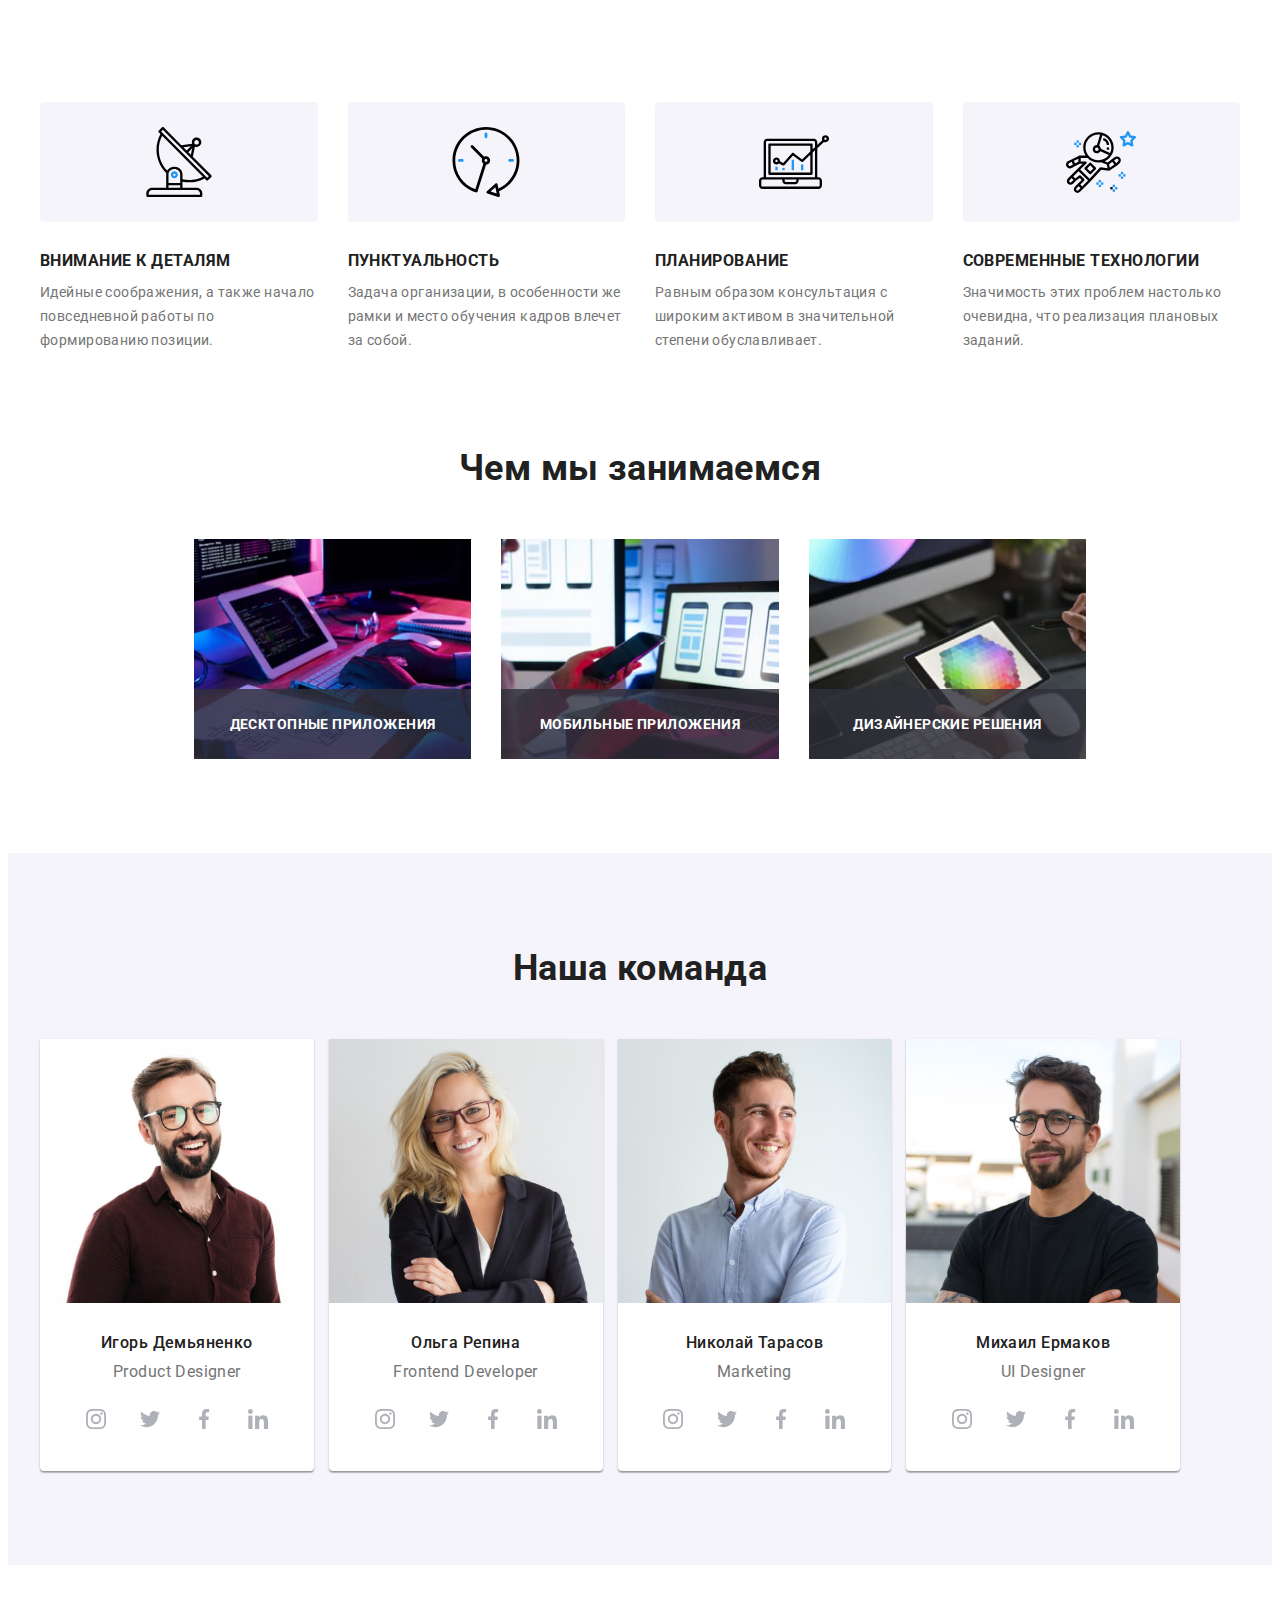
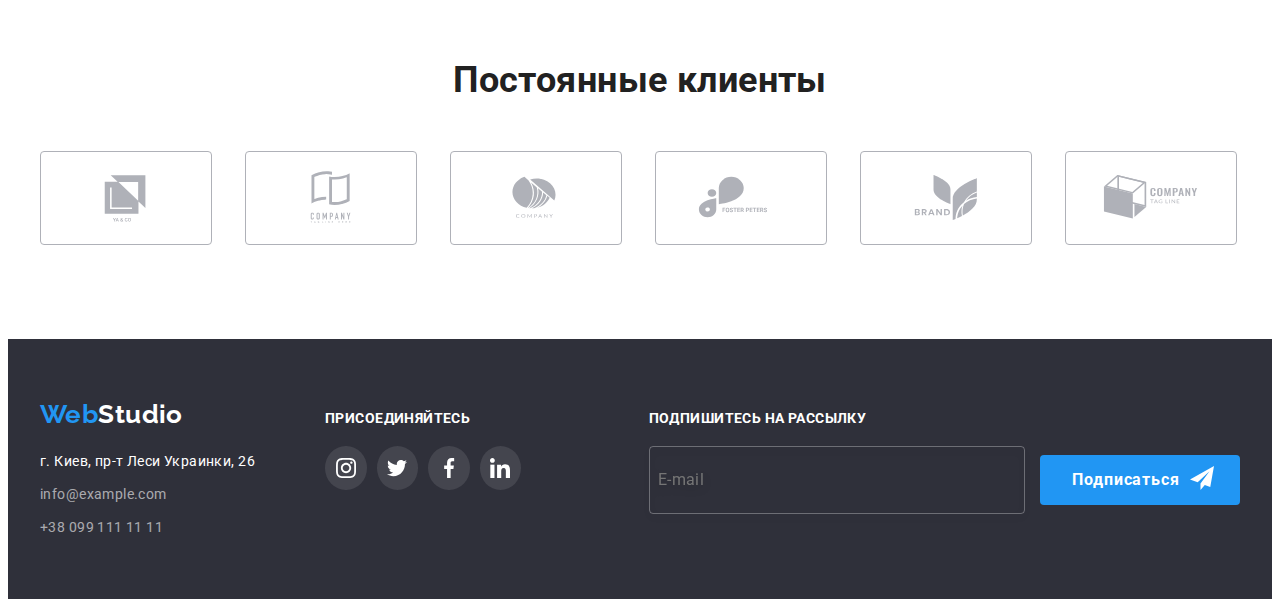
==== index.html @ 72a2291c "футер самолетик" ====
<!DOCTYPE html>
<html lang="ru">
  <head>
    <meta charset="utf-8" />
    <meta http-equiv="x-ua-compatible" content="ie=edge" />
    <meta name="viewport" content="width=device-width, initial-scale=1.0" />
    <link rel="preconnect" href="https://fonts.googleapis.com" />
    <link rel="preconnect" href="https://fonts.gstatic.com" crossorigin />
    <link
      href="https://fonts.googleapis.com/css2?family=Raleway:wght@700&family=Roboto:wght@400;500;700;900&display=swap"
      rel="stylesheet"
    />
    <!-- <link rel="stylesheet" href="node_modules/modern-normalize/modern-normalize.css"> -->
    <link
      rel="stylesheet"
      href="https://cdnjs.cloudflare.com/ajax/libs/modern-normalize/1.1.0/modern-normalize.min.css"
      integrity="sha512-wpPYUAdjBVSE4KJnH1VR1HeZfpl1ub8YT/NKx4PuQ5NmX2tKuGu6U/JRp5y+Y8XG2tV+wKQpNHVUX03MfMFn9Q=="
      crossorigin="anonymous"
      referrerpolicy="no-referrer"
    />
    <link rel="stylesheet" href="./css/main.min.css" />
    <!-- <link rel="stylesheet" href="./css/styles.css" /> -->
    <title>Home work 8</title>
  </head>
  <body>
    <!-- НАВИГАЦИЯ -->
    <!-- <header class="header">
      <div class="container dis-fl_d dis-fl_a">
        <nav class="dis-fl_d dis-fl_a">
          <a href="./index.html" class="link logo_indent--right logo">
            Web<span class="logo--dark">Studio</span>
          </a>
          <ul class="dis-fl_d dis-fl_a list">
            <li class="header_item">
              <a class="header_link link current" href="./index.html">Студия</a>
            </li>
            <li class="header_item">
              <a class="header_link link" href="./portofolio.html"
                >Портофолио</a
              >
            </li>
            <li class="header_item">
              <a class="header_link link" href="">Контакты</a>
            </li>
          </ul>
        </nav>
        <ul class="header_kontacts-flex list">
          <li class="header_kontacts-item header_kontacts-sep">
            <a class="header_link-item link" href="mailto:info@devstudio.com">
              <svg class="icon" width="16" height="12">
                <use href="./images/sprite6.svg#icon-envelope"></use>
              </svg>
              info@devstudio.com</a
            >
          </li>
          <li class="header_kontacts-item">
            <a class="header_link-item link" href="tel:+380961111111">
              <svg class="icon" width="10" height="16">
                <use href="./images/sprite6.svg#icon-smartphone"></use>
              </svg>
              +38 096 111 11 11</a
            >
          </li>
        </ul>
      </div>
    </header> -->
    <main>
      <!-- РЕШЕНИЯ -->
      <!-- <section class="hero">
        <div class="container hero_container">
          <h1 class="hero_title">Эффективные решения для вашего бизнеса</h1>
          <button class="btn btn_hero" type="button" data-modal-open>
            Заказать услугу
          </button>
        </div>
      </section> -->
      <!-- ПОЧЕМУ МЫ -->
      <section class="whyus section">
        <div class="container whyus_container">
          <h2 class="visually-hidden">Why us</h2>
          <ul class="whyus_list list">
            <li class="whyus_item">
              <div class="whyus_item-pkt">
                <svg class="whyus_pkt-item">
                  <use href="./images/sprite6.svg#icon-antenna"></use>
                </svg>
              </div>
              <h3 class="whyus_item-header">Внимание к деталям</h3>
              <p class="whyus_item-text">
                Идейные соображения, а также начало повседневной работы по
                формированию позиции.
              </p>
            </li>
            <li class="whyus_item">
              <div class="whyus_item-pkt">
                <svg class="whyus_pkt-item">
                  <use href="./images/sprite6.svg#icon-clock"></use>
                </svg>
              </div>
              <h3 class="whyus_item-header">Пунктуальность</h3>
              <p class="whyus_item-text">
                Задача организации, в особенности же рамки и место обучения
                кадров влечет за собой.
              </p>
            </li>
            <li class="whyus_item">
              <div class="whyus_item-pkt">
                <svg class="whyus_pkt-item">
                  <use href="./images/sprite6.svg#icon-diagram"></use>
                </svg>
              </div>
              <h3 class="whyus_item-header">Планирование</h3>
              <p class="whyus_item-text">
                Равным образом консультация с широким активом в значительной
                степени обуславливает.
              </p>
            </li>
            <li class="whyus_item">
              <div class="whyus_item-pkt">
                <svg class="whyus_pkt-item">
                  <use href="./images/sprite6.svg#icon-astronaut"></use>
                </svg>
              </div>
              <h3 class="whyus_item-header">Современные технологии</h3>
              <p class="whyus_item-text">
                Значимость этих проблем настолько очевидна, что реализация
                плановых заданий.
              </p>
            </li>
          </ul>
        </div>
      </section>
      <!-- Чем мы занимаемся -->
      <section class="section wedoing wedoing-hidden">
        <div class="container">
          <h2 class="section_title">Чем мы занимаемся</h2>
          <ul class="wedoing_list list">
            <li class="wedoing_item">
              <img
                src="./images/desk-office.jpg"
                alt="Разработка логики работы программы"
                width="370"
              />
              <p class="wedoing_text">Десктопные приложения</p>
            </li>
            <li class="wedoing_item">
              <img
                src="./images/mobile-phones.jpg"
                alt="Дизайн интерфейса на мобильных устройствах"
                width="370"
              />
              <p class="wedoing_text">Мобильные приложения</p>
            </li>
            <li class="wedoing_item">
              <img
                src="./images/colour-tablet.jpg"
                alt="Выбор цветового решения"
                width="370"
              />
              <p class="wedoing_text">Дизайнерские решения</p>
            </li>
          </ul>
        </div>
      </section>
      <!-- НАША КОМАНДА -->
      <section class="ourteam section">
        <div class="container">
          <h2 class="section_title">Наша команда</h2>
          <ul class="ourteam_list list">
            <li class="ourteam_item ourteam-card">
              <img
                src="./images/i4853.jpg"
                alt="Фотография портрет Игоря Демьяненко - дизайнера продукта"
                width="270"
              />
              <h3 class="ourteam_item-title">Игорь Демьяненко</h3>
              <p class="ourteam_item-text" lang="en">Product Designer</p>
              <div>
                <ul class="ourteam-socital-list list">
                  <li class="ourteam-socital-item">
                    <!--1 1-->
                    <a class="ourteam-socital-link link" href="">
                      <svg class="socital-link-pkt">
                        <use href="./images/sprite6.svg#icon-instagram"></use>
                      </svg>
                    </a>
                  </li>
                  <li class="ourteam-socital-item">
                    <!--1 2-->
                    <a class="ourteam-socital-link link" href="">
                      <svg class="socital-link-pkt">
                        <use href="./images/sprite6.svg#icon-twitter"></use>
                      </svg>
                    </a>
                  </li>
                  <li class="ourteam-socital-item">
                    <!--1 3-->
                    <a class="ourteam-socital-link link" href="">
                      <svg class="socital-link-pkt">
                        <use href="./images/sprite6.svg#icon-facebook"></use>
                      </svg>
                    </a>
                  </li>
                  <li class="ourteam-socital-item">
                    <!--1 4-->
                    <a class="ourteam-socital-link link" href="">
                      <svg class="socital-link-pkt">
                        <use href="./images/sprite6.svg#icon-linkedin"></use>
                      </svg>
                    </a>
                  </li>
                </ul>
              </div>
            </li>
            <li class="ourteam_item ourteam-card">
              <img
                src="./images/o5844.jpg"
                alt="Фотография портрет Ольга Репина - Фронтенд разработчика"
                width="270"
              />
              <h3 class="ourteam_item-title">Ольга Репина</h3>
              <p class="ourteam_item-text" lang="en">Frontend Developer</p>
              <div>
                <ul class="ourteam-socital-list list">
                  <li class="ourteam-socital-item">
                    <!--2 1-->
                    <a class="ourteam-socital-link link" href="">
                      <svg class="socital-link-pkt">
                        <use href="./images/sprite6.svg#icon-instagram"></use>
                      </svg>
                    </a>
                  </li>
                  <li class="ourteam-socital-item">
                    <!--2 2-->
                    <a class="ourteam-socital-link link" href="">
                      <svg class="socital-link-pkt">
                        <use href="./images/sprite6.svg#icon-twitter"></use>
                      </svg>
                    </a>
                  </li>
                  <li class="ourteam-socital-item">
                    <!--2 3-->
                    <a class="ourteam-socital-link link" href="">
                      <svg class="socital-link-pkt">
                        <use href="./images/sprite6.svg#icon-facebook"></use>
                      </svg>
                    </a>
                  </li>
                  <li class="ourteam-socital-item">
                    <!--2 4-->
                    <a class="ourteam-socital-link link" href="">
                      <svg class="socital-link-pkt">
                        <use href="./images/sprite6.svg#icon-linkedin"></use>
                      </svg>
                    </a>
                  </li>
                </ul>
              </div>
            </li>
            <li class="ourteam_item ourteam-card">
              <img
                src="./images/n16166.jpg"
                alt="Фотография портрет Николай Тарасов - маркетинг"
                width="270"
              />
              <h3 class="ourteam_item-title">Николай Тарасов</h3>
              <p class="ourteam_item-text" lang="en">Marketing</p>
              <div>
                <ul class="ourteam-socital-list list">
                  <li class="ourteam-socital-item">
                    <!--3 1-->
                    <a class="ourteam-socital-link link" href="">
                      <svg class="socital-link-pkt">
                        <use href="./images/sprite6.svg#icon-instagram"></use>
                      </svg>
                    </a>
                  </li>
                  <li class="ourteam-socital-item">
                    <!--3 2-->
                    <a class="ourteam-socital-link link" href="">
                      <svg class="socital-link-pkt">
                        <use href="./images/sprite6.svg#icon-twitter"></use>
                      </svg>
                    </a>
                  </li>
                  <li class="ourteam-socital-item">
                    <!--3 3-->
                    <a class="ourteam-socital-link link" href="">
                      <svg class="socital-link-pkt">
                        <use href="./images/sprite6.svg#icon-facebook"></use>
                      </svg>
                    </a>
                  </li>
                  <li class="ourteam-socital-item">
                    <!--3 4-->
                    <a class="ourteam-socital-link link" href="">
                      <svg class="socital-link-pkt">
                        <use href="./images/sprite6.svg#icon-linkedin"></use>
                      </svg>
                    </a>
                  </li>
                </ul>
              </div>
            </li>
            <li class="ourteam_item ourteam-card">
              <img
                src="./images/m2968.jpg"
                alt="Фотография портрет Михаил Ермаков - дизайнер интрефеса пользователя"
                width="270"
              />
              <h3 class="ourteam_item-title">Михаил Ермаков</h3>
              <p class="ourteam_item-text" lang="en">UI Designer</p>
              <div>
                <ul class="ourteam-socital-list list">
                  <li class="ourteam-socital-item">
                    <!--4 1-->
                    <a class="ourteam-socital-link link" href="">
                      <svg class="socital-link-pkt">
                        <use href="./images/sprite6.svg#icon-instagram"></use>
                      </svg>
                    </a>
                  </li>
                  <li class="ourteam-socital-item">
                    <!--4 2-->
                    <a class="ourteam-socital-link link" href="">
                      <svg class="socital-link-pkt">
                        <use href="./images/sprite6.svg#icon-twitter"></use>
                      </svg>
                    </a>
                  </li>
                  <li class="ourteam-socital-item">
                    <!--4 3-->
                    <a class="ourteam-socital-link link" href="">
                      <svg class="socital-link-pkt">
                        <use href="./images/sprite6.svg#icon-facebook"></use>
                      </svg>
                    </a>
                  </li>
                  <li class="ourteam-socital-item">
                    <!--4 4-->
                    <a class="ourteam-socital-link link" href="">
                      <svg class="socital-link-pkt">
                        <use href="./images/sprite6.svg#icon-linkedin"></use>
                      </svg>
                    </a>
                  </li>
                </ul>
              </div>
            </li>
          </ul>
        </div>
      </section>
      <!-- ПОСТОЯННЫЕ КЛИЕНТЫ -->
      <section class="section">
        <div class="container">
          <h2 class="section_title">Постоянные клиенты</h2>
          <ul class="clients_list list">
            <li class="clients_item">
              <!-- 1 -->
              <a class="clients_link link" href="">
                <svg class="clients_icon">
                  <use href="./images/sprite6.svg#icon-logo1"></use>
                </svg>
              </a>
            </li>
            <li class="clients_item">
              <!-- 2 -->
              <a class="clients_link link" href="">
                <svg class="clients_icon">
                  <use href="./images/sprite6.svg#icon-logo2"></use>
                </svg>
              </a>
            </li>
            <li class="clients_item">
              <!-- 3 -->
              <a class="clients_link link" href="">
                <svg class="clients_icon">
                  <use href="./images/sprite6.svg#icon-logo3"></use>
                </svg>
              </a>
            </li>
            <li class="clients_item">
              <!-- 4 -->
              <a class="clients_link link" href="">
                <svg class="clients_icon">
                  <use href="./images/sprite6.svg#icon-logo4"></use>
                </svg>
              </a>
            </li>
            <li class="clients_item">
              <!-- 5 -->
              <a class="clients_link link" href="">
                <svg class="clients_icon">
                  <use href="./images/sprite6.svg#icon-logo5"></use>
                </svg>
              </a>
            </li>
            <li class="clients_item">
              <!-- 6 -->
              <a class="clients_link link" href="">
                <svg class="clients_icon" width="94" height="44">
                  <use href="./images/sprite6.svg#icon-logo6"></use>
                </svg>
              </a>
            </li>
          </ul>
        </div>
      </section>
    </main>
    <!-- ФУТЕР -->
    <footer class="footer">
      <div class="container">
        <div class="footer-section">
          <div class="footer-section_item">
            <a href="./index.html" class="link logo_indent--bottom logo"
              >Web<span class="logo--light">Studio</span>
            </a>
            <address class="footer_contact">
              <ul class="footer-list list">
                <li class="footer_item">
                  <a
                    class="link address"
                    href="https://goo.gl/maps/CdvJLRiEL6Q8Smko8"
                    target="blank"
                    rel="noreferrer noopener"
                    >г. Киев, пр-т Леси Украинки, 26</a
                  >
                </li>
                <li class="footer_item">
                  <a class="link contact" href="mailto:info@example.com"
                    >info@example.com</a
                  >
                </li>
                <li class="footer_item">
                  <a class="link contact" href="tel:+380991111111"
                    >+38 099 111 11 11</a
                  >
                </li>
              </ul>
            </address>
          </div>
          <div class="footer-section_item">
            <h2 class="section-common_title">присоединяйтесь</h2>
            <ul class="section-common_list list section-common_position">
              <li class="section-common_item">
                <a class="section-common_link link" href="">
                  <svg class="section-common_pkt">
                    <use href="./images/sprite6.svg#icon-instagram"></use>
                  </svg>
                </a>
              </li>
              <li class="section-common_item">
                <a class="section-common_link link" href="">
                  <svg class="section-common_pkt">
                    <use href="./images/sprite6.svg#icon-twitter"></use>
                  </svg>
                </a>
              </li>
              <li class="section-common_item">
                <a class="section-common_link link" href="">
                  <svg class="section-common_pkt">
                    <use href="./images/sprite6.svg#icon-facebook"></use>
                  </svg>
                </a>
              </li>
              <li class="section-common_item">
                <a class="section-common_link link" href="">
                  <svg class="section-common_pkt">
                    <use href="./images/sprite6.svg#icon-linkedin "></use>
                  </svg>
                </a>
              </li>
            </ul>
          </div>
          <div class="footer-section_item">
            <h2 class="footer-mailing_title">Подпишитесь на рассылку</h2>
            <form class="footer-mailing_form">
              <label>
                <input
                  type="email"
                  name="email"
                  placeholder="E-mail"
                  class="footer-mailing_box"
                />
              </label>
              <button type="submit" class="btn btn_hero footer-mailing_btn">
                Подписаться
              <!-- </button> -->
              <svg class="footer-mailing_ic1on footer-icon_send">
                <use href="./images/icons.svg#icon-send"></use>
              </svg></button>
            </form>
          </div>
        </div>
      </div>
    </footer>
    <div class="backdrop is-hidden" data-modal>
      <div class="modal">
        <p class="modal_title">Оставьте свои данные, мы вам перезвоним</p>
        <form action="#" class="modal-form">
          <div class="modal_field">
            <label for="user-name" class="modal_input-label">Имя</label>
            <span class="modal_input-wrapper">
              <input
                type="text"
                name="user-name"
                id="user-name"
                class="modal_input"
              />
              <svg class="input_icon">
                <use href="./images/icons.svg#icon-person"></use>
              </svg>
            </span>
          </div>
          <div class="modal_field">
            <label for="user-tel" class="modal_input-label">Телефон</label>
            <span class="modal_input-wrapper">
              <input
                type="tel"
                name="user-tel"
                id="user-tel"
                class="modal_input"
              />
              <svg class="input_icon">
                <use href="./images/icons.svg#icon-phone"></use>
              </svg>
            </span>
          </div>
          <div class="modal_field">
            <label for="user-mail" class="modal_input-label">Почта</label>
            <span class="modal_input-wrapper">
              <input
                type="email"
                name="user-mail"
                id="user-mail"
                class="modal_input"
              />
              <svg class="input_icon">
                <use href="./images/icons.svg#icon-email"></use>
              </svg>
            </span>
          </div>
          <div class="modal_field">
            <label for="user-commit" class="modal_input-label"
              >Комментарий</label
            >
            <textarea
              name="user-commit"
              id="user-commit"
              class="modal_user-commit"
              placeholder="Введите текст"
            ></textarea>
          </div>
          <input
            type="checkbox"
            id="modal_checkbox"
            class="modal_checkbox visually-hidden"
          />
          <label for="modal_checkbox" class="check_text"
            ><span>
              <svg class="check-icon" width="11" height="8">
                <use href="./images/icons.svg#icon-check"></use>
              </svg> </span
            >Соглашаюсь с рассылкой и принимаю&#160;<a href="#">
              Условия договора</a
            ></label
          >
          <button type="submit" class="btn btn_hero modal_btn">
            Отправить
          </button>
        </form>
        <button type="button" class="btn-close" data-modal-close>
          <svg class="btn-close_icon--size">
            <use href="./images/sprite6.svg#icon-cancel-circle"></use>
          </svg>
        </button>
      </div>
    </div>
    <script src="./js/modal.js"></script>
  </body>
</html>
---- css/main.min.css ----
:root{--primary-title-color: #ffffff;--third-text-color: #ffffff;--background-card: #FFFFFF;--secondary-title-color: #212121;--secondary-text-color: #212121;--primary-text-color: #757575;--accent-color: #2196f3;--filter-button-color: #F5F4FA;--border-color: #ECECEC;--hero-grount: #2F303A;--futer-grount: #2F303A;--hero-button: #188CE8;--portofolio-card-border:#EEEEEE;--hero-bg:#C4C4C4;--clients-color: #AFB1B8}.visually-hidden{position:absolute;width:1px;height:1px;margin:-1px;padding:0;overflow:hidden;border:0;clip:rect(0, 0, 0, 0)}p,h1,h2,h3,h4,h5,h6{margin:0}ul{margin:0;padding-left:0}img{display:block;width:100%;height:auto}button{border-width:0}.link{text-decoration:none;font-family:inherit;font-family:inherit}.list{list-style:none}body{font-family:"Roboto", sans-serif;font-weight:normal;font-size:14px;letter-spacing:0.03em;color:var(--primary-text-color)}.container{width:100%;margin:0 auto;padding-left:15px;padding-right:15px}@media screen and (min-width: 480px){.container{width:480px}}@media screen and (min-width: 768px){.container{width:768px}}@media screen and (min-width: 1200px){.container{width:1200px}}.section{padding-top:60px;padding-bottom:60px}@media screen and (min-width: 1200px){.section{padding-top:94px;padding-bottom:94px}}.section_title{font-weight:700;font-size:36px;line-height:calc(42 / 36);text-align:center;color:var(--secondary-title-color);margin-bottom:50px}.btn{width:200px;height:50px;font-family:inherit;font-weight:700;font-size:16px;line-height:1.87;text-align:center;letter-spacing:0.06em;cursor:pointer;border-radius:4px}.btn_hero{color:var(--third-text-color);background-color:var(--accent-color);transition:color 240ms cubic-bezier(0.4, 0, 0.2, 1),background-color 240ms cubic-bezier(0.4, 0, 0.2, 1)}.btn_hero:hover,.btn_hero:focus{color:var(--third-text-color);background-color:var(--hero-button)}.btn-filtr{font-family:inherit;font-weight:500;font-size:16px;line-height:1.62;text-align:center;cursor:pointer;display:inline-block;padding:6px 22px;border-radius:4px}.btn-filtr_color{color:var(--secondary-text-color);background:var(--filter-button-color);transition:color 240ms cubic-bezier(0.4, 0, 0.2, 1),background-color 240ms cubic-bezier(0.4, 0, 0.2, 1),box-shadow 240ms cubic-bezier(0.4, 0, 0.2, 1)}.btn-filtr_color:hover,.btn-filtr_color:focus,.carrent-btn{color:var(--third-text-color);background-color:var(--accent-color);box-shadow:0px 3px 1px rgba(0,0,0,0.1),0px 1px 2px rgba(0,0,0,0.08),0px 2px 2px rgba(0,0,0,0.12)}.btn-close{position:absolute;right:10px;top:10px;width:30px;height:30px;cursor:pointer;fill:var(--secondary-title-color);border-radius:50%;background:#00000000;border:1px solid rgba(0,0,0,0.1);box-sizing:border-box;padding:0;transition:fill 250ms cubic-bezier(0.4, 0, 0.2, 1)}.btn-close:hover,.btn-close:focus{fill:var(--accent-color)}.btn-close_icon--size{width:18px;height:18px}.logo{font-family:"Raleway", sans-serif;font-weight:700;font-size:26px;line-height:calc(31 / 26);color:var(--accent-color);transition:color 240ms cubic-bezier(0.4, 0, 0.2, 1)}.logo:hover,.logo:focus{color:var(--accent-color)}.logo_indent--right{margin-right:93px}.logo--dark{color:var(--secondary-text-color)}.logo--light{color:var(--primary-title-color)}.dis-fl_d,.btn-close,.header_kontacts-flex,.header_link-item,.hero_container,.whyus_container,.whyus_list,.whyus_item-pkt,.ourteam-socital-list,.clients_list,.clients_link,.section-common_list,.filtr_list,.portofolio_list,.backdrop,.check_text,.check_text span{display:flex}.dis-fl_a,.btn-close,.header_kontacts-flex,.header_link-item,.hero_container,.whyus_item-pkt,.ourteam-socital-list,.clients_link,.backdrop,.check_text,.check_text span{align-items:center}.dis-fl_j,.btn-close,.whyus_item-pkt,.ourteam-socital-list,.clients_link,.filtr_list,.backdrop,.check_text,.check_text span{justify-content:center}.dis-fl_w,.whyus_list,.clients_list,.section-common_list,.filtr_list,.portofolio_list{flex-wrap:wrap}.header{border-bottom:1px solid var(--border-color)}.header_kontacts-flex{margin-left:auto}.header_link{display:block;padding-top:32px;padding-bottom:32px;font-weight:500;line-height:1.14;letter-spacing:0.02em;color:var(--secondary-title-color);position:relative;transition:color 240ms cubic-bezier(0.4, 0, 0.2, 1)}.header_link:hover,.header_link:focus,.header_link .current{color:var(--accent-color)}.current::after{content:"";position:absolute;width:100%;height:4px;border-radius:2px;background-color:var(--accent-color);display:block;bottom:-1px}.header_item:not(:last-child){margin-right:50px}.header_kontacts-item{color:var(--primary-text-color)}.header_kontacts-sep:not(:last-child){margin-right:50px}.icon{width:24px;height:24px;margin-right:10px;fill:var(--primary-text-color);transition:fill 240ms cubic-bezier(0.4, 0, 0.2, 1)}.header_link-item:hover .icon,.header_link-item:focus .icon{fill:var(--accent-color)}.header_link-item{font-weight:500;line-height:1.14;letter-spacing:0.02em;color:var(--primary-text-color);transition:color 240ms cubic-bezier(0.4, 0, 0.2, 1)}.header_link-item:hover,.header_link-item:focus{color:var(--accent-color)}.hero{background-color:var(--hero-bg);background-image:linear-gradient(to right, rgba(47,48,58,0.4), rgba(47,48,58,0.4)),url(../images/hero-jpeg.jpg);background-repeat:no-repeat;background-position:center;background-size:cover;padding-top:200px;padding-bottom:200px}.hero_container{flex-direction:column}.hero_title{font-weight:900;font-size:44px;line-height:1.36;text-align:center;letter-spacing:0.06em;text-transform:uppercase;color:var(--primary-title-color);width:696px;margin-bottom:30px}.whyus_list{justify-content:center;margin-left:-30px;margin-bottom:-30px}@media screen and (max-width: 767px){.whyus_item{flex-basis:100%;margin-left:30px;margin-bottom:30px}}@media screen and (min-width: 768px){.whyus_item{flex-basis:calc(100% / 2 - 30px);margin-left:30px;margin-bottom:30px}}@media screen and (min-width: 1200px){.whyus_item{flex-basis:calc(100% / 4 - 30px);margin-left:30px;margin-bottom:30px}}.whyus_item-pkt{height:120px;background-color:var(--filter-button-color);border-radius:4px;margin-bottom:30px}.whyus_pkt-item{width:70px;height:70px}.whyus_item-header{font-weight:700;line-height:calc(16 / 14);letter-spacing:0.03em;text-transform:uppercase;color:var(--secondary-title-color);margin-bottom:10px}.whyus_item-text{line-height:1.71;color:var(--primary-text-color)}@media screen and (max-width: 1199px){.wedoing-hidden{position:absolute;width:1px;height:1px;margin:-1px;padding:0;overflow:hidden;border:0;clip:rect(0, 0, 0, 0)}}@media screen and (min-width: 1200px){.wedoing{padding-top:0px}.wedoing_list{display:flex;flex-wrap:wrap;justify-content:center;margin-left:-30px;margin-top:-30px}.wedoing_item{flex-basis:calc(100% / 4 - 30px);margin-left:30px;margin-top:30px}.wedoing_item{position:relative}.wedoing_text{position:absolute;bottom:0;width:100%;padding-top:27px;padding-bottom:27px;color:#fff;font-family:Roboto;font-style:normal;font-weight:bold;font-size:14px;line-height:calc(16 / 14);text-align:center;letter-spacing:0.03em;text-transform:uppercase;background:rgba(47,48,58,0.8)}}.ourteam{background:var(--filter-button-color)}.ourteam_list{margin-bottom:-30px}@media screen and (min-width: 768px){.ourteam_list{display:flex;flex-wrap:wrap;margin-left:-15px}}.ourteam_item{margin-bottom:30px}@media screen and (min-width: 768px){.ourteam_item{flex-basis:calc(100% / 2 - 30px);margin-left:15px}}@media screen and (min-width: 1200px){.ourteam_item{flex-basis:calc(100% / 4 - 30px);margin-left:15px}}.ourteam-card{background:var(--background-card);box-shadow:0px 1px 3px rgba(0,0,0,0.12),0px 1px 1px rgba(0,0,0,0.14),0px 2px 1px rgba(0,0,0,0.2);border-radius:0px 0px 4px 4px;display:block;padding-bottom:30px}.ourteam_item-title{font-weight:500;font-size:16px;line-height:calc(19 / 16);text-align:center;color:var(--secondary-title-color);margin-top:30px;margin-bottom:10px}.ourteam_item-text{font-size:16px;line-height:calc(19 / 16);text-align:center;margin-bottom:16px}.ourteam-socital-item+.ourteam-socital-item{margin-left:10px}.ourteam-socital-link{width:44px;height:44px;border-radius:50%;display:block;background-color:var(--primary-title-color);display:flex;align-items:center;justify-content:center;transition:background-color 240ms cubic-bezier(0.4, 0, 0.2, 1)}.ourteam-socital-link:hover,.ourteam-socital-link:focus{background-color:var(--accent-color)}.socital-link-pkt{fill:var(--clients-color);width:20px;height:20px;transition:fill 240ms cubic-bezier(0.4, 0, 0.2, 1)}.ourteam-socital-link:hover .socital-link-pkt,.ourteam-socital-link:focus .socital-link-pkt{fill:var(--primary-title-color)}.clients_list{margin-left:-30px;margin-top:-30px}@media screen and (min-width: 768px){.clients_list{display:flex;flex-wrap:wrap;margin-left:-30px}}.clients_item{flex-basis:calc(100% / 2 - 30px);margin-left:30px;margin-top:30px}@media screen and (min-width: 768px){.clients_item{flex-basis:calc(100% / 3 - 30px);margin-left:30px}}@media screen and (min-width: 1200px){.clients_item{flex-basis:calc(100% / 6 - 30px);margin-left:30px}}.clients_link{width:100%;height:92px;border:1px solid var(--clients-color);border-radius:4px;fill:var(--clients-color);transition:border 240ms cubic-bezier(0.4, 0, 0.2, 1),fill 240ms cubic-bezier(0.4, 0, 0.2, 1)}.clients_link:hover,.clients_link:focus{border:1px solid var(--hero-button);fill:var(--hero-button)}@media screen and (min-width: 480px){.clients_link{width:210px}}@media screen and (min-width: 768px){.clients_link{width:226px}}@media screen and (min-width: 1200px){.clients_link{width:170px}}.clients_icon{width:106px;height:60px}.footer{background:var(--futer-grount);padding-top:60px;padding-bottom:60px}.footer_contact{font-style:inherit}.address{color:var(--third-text-color);line-height:1.71;transition:color 240ms cubic-bezier(0.4, 0, 0.2, 1)}.address:hover,.address:focus{color:var(--accent-color)}.contact{color:rgba(255,255,255,0.6);line-height:1.71;transition:color 240ms cubic-bezier(0.4, 0, 0.2, 1)}.contact:hover,.contact:focus{color:var(--accent-color)}.logo_indent--bottom{display:block;margin-bottom:20px}.footer_item:not(:last-child){display:block;margin-bottom:9px}@media screen and (max-width: 1199px){.footer-section{text-align:center}}@media screen and (min-width: 1200px){.footer-section{display:flex;flex-wrap:wrap;align-items:baseline}}@media screen and (max-width: 1199px){.footer-section_item:not(:last-child){margin-bottom:60px}}@media screen and (min-width: 1200px){.footer-section_item:not(:last-child){margin-right:70px}}.footer-section_item:last-child{margin-left:auto}.section-common_list{align-items:center;justify-content:center;margin-left:-10px;width:206px}@media screen and (max-width: 480px){.section-common_position{margin:0 auto}}.section-common_title{font-weight:700;font-size:14px;text-transform:uppercase;line-height:calc(16 / 14);color:var(--primary-title-color);margin-bottom:20px}.section-common_item{width:44px;height:44px;flex-basis:calc(100% / 4 - 10px);margin-left:10px}.section-common_item+.section-common_item{margin-left:10px}.section-common_link{width:100%;height:100%;border-radius:50%;display:block;background-color:rgba(255,255,255,0.1);display:flex;align-items:center;justify-content:center;transition:background-color 240ms cubic-bezier(0.4, 0, 0.2, 1)}.section-common_link:hover,.section-common_link:focus{background-color:var(--accent-color)}.section-common_pkt{fill:var(--primary-title-color);width:20px;height:20px}.footer-mailing_title{font-family:Roboto;font-style:normal;font-weight:bold;font-size:14px;line-height:16px;letter-spacing:0.03em;text-transform:uppercase;color:#ffffff;margin-bottom:20px}.footer-mailing_form{position:relative}.footer-mailing_box{width:358px;height:50px;background-color:transparent;border:1px solid rgba(255,255,255,0.3);filter:drop-shadow(0px 4px 4px rgba(0,0,0,0.15));border-radius:4px;margin-right:12px;padding:8px;font-family:inherit;font-size:16px;line-height:1.25;align-items:center;letter-spacing:0.03em;color:rgba(255,255,255,0.6)}.footer-mailing_box:hover,.footer-mailing_box:focus{border:1px solid var(--accent-color)}.footer-mailing_btn{width:200px;height:50px;padding-left:0px;padding-top:10px;padding-right:28px;padding-bottom:10px}.footer-mailing_icon{width:24px;height:24px;right:28px;top:50%;transform:translateY(-50%);position:absolute;transition:transform 2250ms cubic-bezier(0.4, 0, 0.2, 1)}.footer-mailing_icon:hover,.footer-mailing_icon:focus{transform:rotate(25deg) translateX(-45%)}.footer-icon_send{width:24px;height:24px;position:absolute;margin-left:10px;margin-top:13px;transform:translateY(-50%);transition:transform 2250ms cubic-bezier(0.4, 0, 0.2, 1)}.footer-icon_send:hover,.footer-icon_send:focus{transform:rotate(25deg) translateX(-45%)}.filtr_list{margin-bottom:50px}.filtr-item:not(:last-child){margin-right:8px}.portofolio_list{margin-left:-30px;margin-top:-30px}.portofolio_item{flex-basis:calc(100% / 3 - 30px);box-sizing:border-box;margin-left:30px;margin-top:30px}.portofolio_link{transition:box-shadow 240ms cubic-bezier(0.4, 0, 0.2, 1)}.portofolio_link:hover,.portofolio_link:focus{display:block;outline:none;box-shadow:0px 1px 1px rgba(0,0,0,0.12),0px 4px 4px rgba(0,0,0,0.06),1px 4px 6px rgba(0,0,0,0.16)}.portofolio_item-title{font-weight:700;font-size:18px;line-height:2;letter-spacing:0.06em;color:var(--secondary-title-color);margin-bottom:4px}.portofolio_item-text{font-size:16px;line-height:1.87;color:var(--primary-text-color)}.portofolio_item-card{padding-left:24px;padding-top:20px;padding-bottom:20px;border:1px solid var(--portofolio-card-border);border-top:0px;box-sizing:border-box}.portofolio_top-wrappter{position:relative;overflow:hidden}.porofolio_top-text{font-weight:400;font-size:18px;line-height:1.56;letter-spacing:0.03em;color:var(--primary-title-color);background-color:rgba(33,150,243,0.9);position:absolute;top:0px;left:0px;height:100%;padding:63px 24px;transform:translateY(100%);transition:transform 240ms cubic-bezier(0.4, 0, 0.2, 1)}.portofolio_link:hover .porofolio_top-text,.portofolio_link:focus .porofolio_top-text{transform:translateY(0)}.backdrop{position:fixed;width:100vw;height:100vh;background-color:rgba(0,0,0,0.2);top:0;transition:opacity 240ms cubic-bezier(0.4, 0, 0.2, 1),visibility 240ms cubic-bezier(0.4, 0, 0.2, 1)}.backdrop.is-hidden{opacity:0;visibility:hidden;pointer-events:none}.backdrop.is-hidden .modal{opacity:0;transform:scale(0)}.modal{width:528px;min-height:581px;background-color:var(--primary-title-color);box-shadow:0px 1px 3px rgba(0,0,0,0.12),0px 1px 1px rgba(0,0,0,0.14),0px 2px 1px rgba(0,0,0,0.2);border-radius:4px;position:relative;opacity:1;transform:scale(1);transition:opacity 250ms cubic-bezier(0.4, 0, 0.2, 1),transform 250ms cubic-bezier(0.4, 0, 0.2, 1);padding:40px}.modal_title{font-size:20px;line-height:calc(23 / 20);font-weight:700;margin-bottom:20px;text-align:center;letter-spacing:0.03em;color:#212121}.modal_field{margin-bottom:10px}.modal_input-label{font-size:12px;line-height:calc(14 / 12);letter-spacing:0.01em;color:#757575;display:block;margin-bottom:4px}.modal_input-wrapper{display:block;position:relative}.modal_input{width:100%;height:45px;border-radius:4px;border:1px solid rgba(33,33,33,0.2);background-color:transparent;padding-left:42px;padding-right:20px;outline:none;color:var(--primary-text-color);transition:border 250ms cubic-bezier(0.4, 0, 0.2, 1)}.modal_input:hover,.modal_input:focus{border:1px solid var(--accent-color)}.modal_input:hover+.input_icon,.modal_input:focus+.input_icon{fill:var(--accent-color)}.input_icon{width:18px;height:18px;position:absolute;left:12px;top:50%;transform:translateY(-50%);transition:fill 250ms cubic-bezier(0.4, 0, 0.2, 1)}.modal_user-commit{width:100%;height:120px;border-radius:4px;border:1px solid rgba(33,33,33,0.2);box-sizing:border-box;background-color:transparent;padding:10px;resize:none;outline:none;transition:border 250ms cubic-bezier(0.4, 0, 0.2, 1);color:var(--primary-text-color)}.modal_user-commit::placeholder{color:rgba(117,117,117,0.5)}.modal_user-commit:hover,.modal_user-commit:focus{border:1px solid var(--accent-color)}.modal_btn{display:block;margin:0 auto}.check_text{font-size:14px;line-height:1.71;letter-spacing:0.03em;color:var(--primary-text-color);margin-bottom:30px}.check_text span{width:16px;height:15px;border:2px solid var(--futer-grount);border-radius:3px;margin-right:8px;transition:background-color 250ms cubic-bezier(0.4, 0, 0.2, 1),border 250ms cubic-bezier(0.4, 0, 0.2, 1)}.modal_checkbox:hover+.check_text span,.modal_checkbox:focus+.check_text span{border:2px solid var(--accent-color)}.modal_checkbox:checked+.check_text span{background-color:var(--accent-color);border:2px solid var(--accent-color)}
/*# sourceMappingURL=main.min.css.map */
---- css/styles.css ----
/*========prodact=====*/
/*========header=====*/
/*========hero=====*/
/*========= ПОЧЕМУ МЫ ===========*/
/*======== Чем мы занимаемся ==========*/
/*======== НАША КОМАНДА ==========*/
/*======== ПОСТОЯННЫЕ КЛИЕНТЫ ==========*/
/*======== ФУТЕР ==========*/
/*======== ФИЛЬТР ==========*/
/*======== ПОРТОФОЛИО ==========*/
/*======== МОДАЛЬНОЕ ОКНО ==========*/
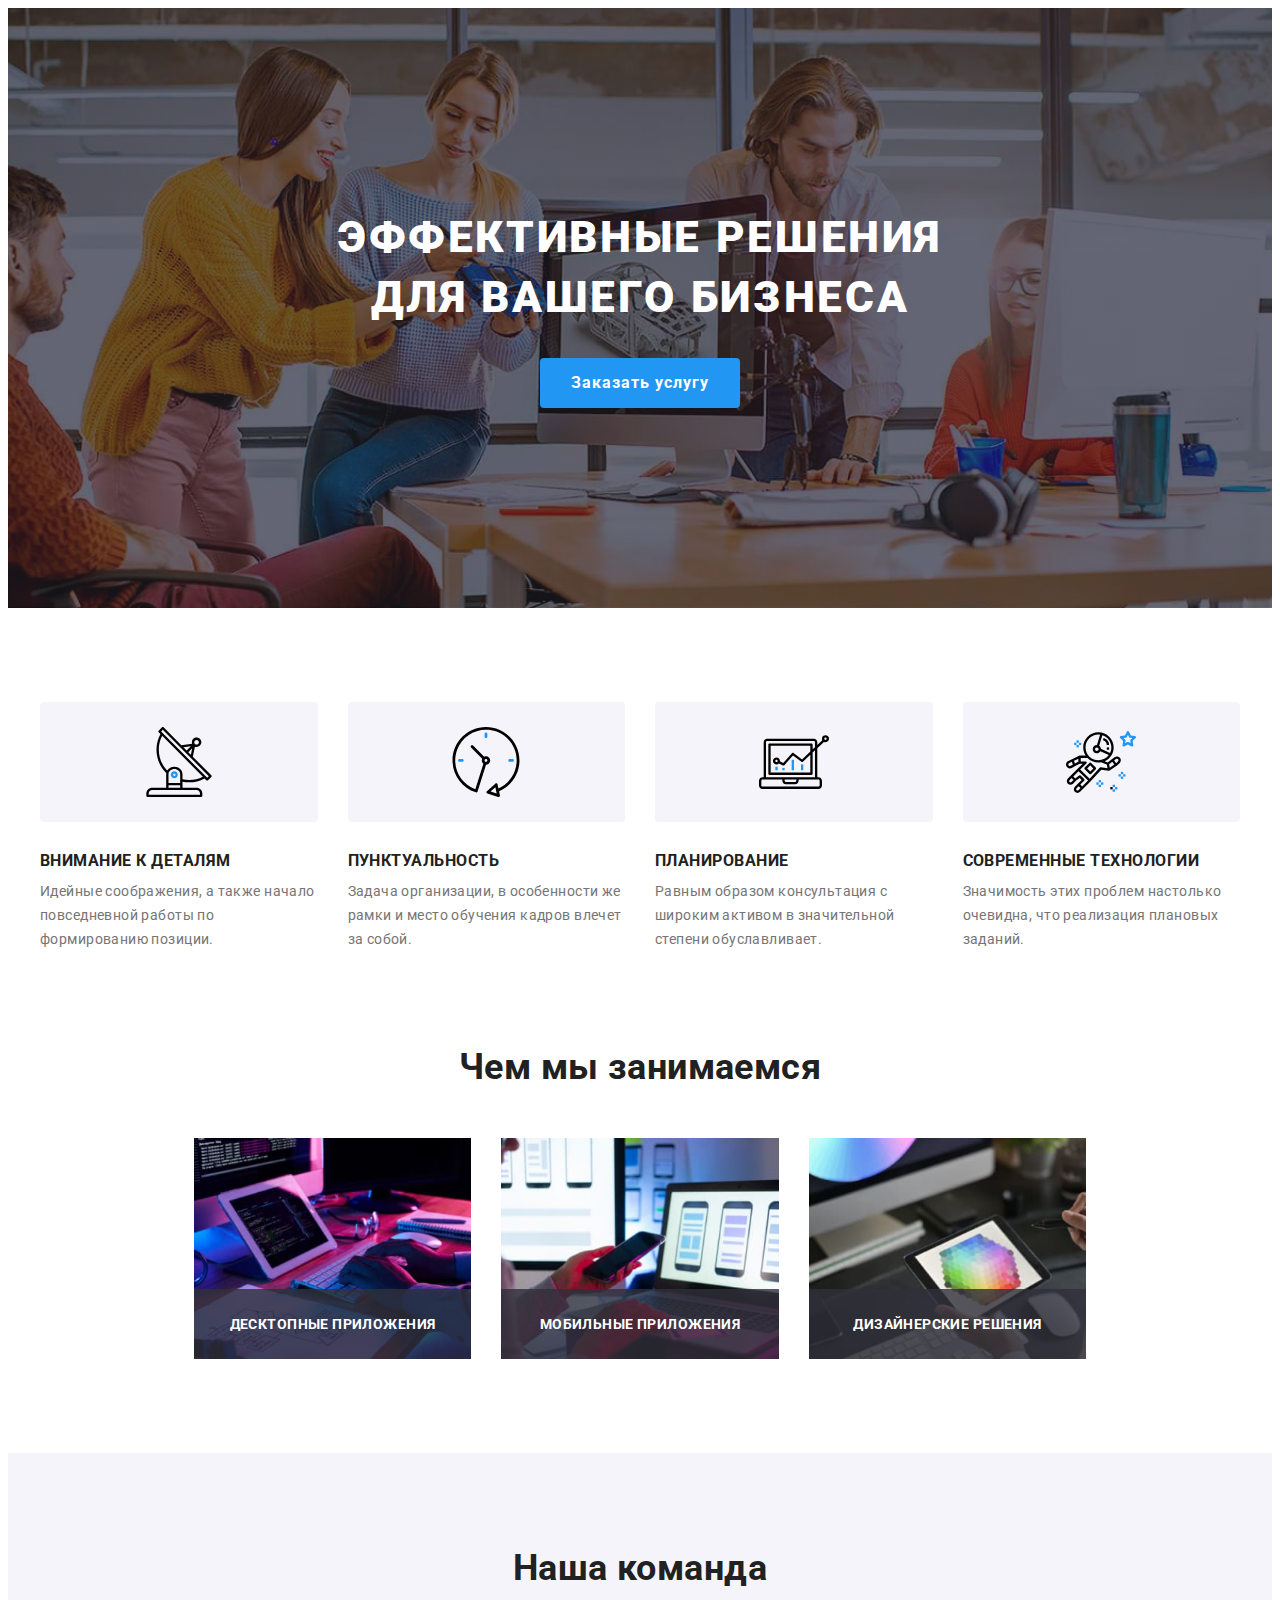
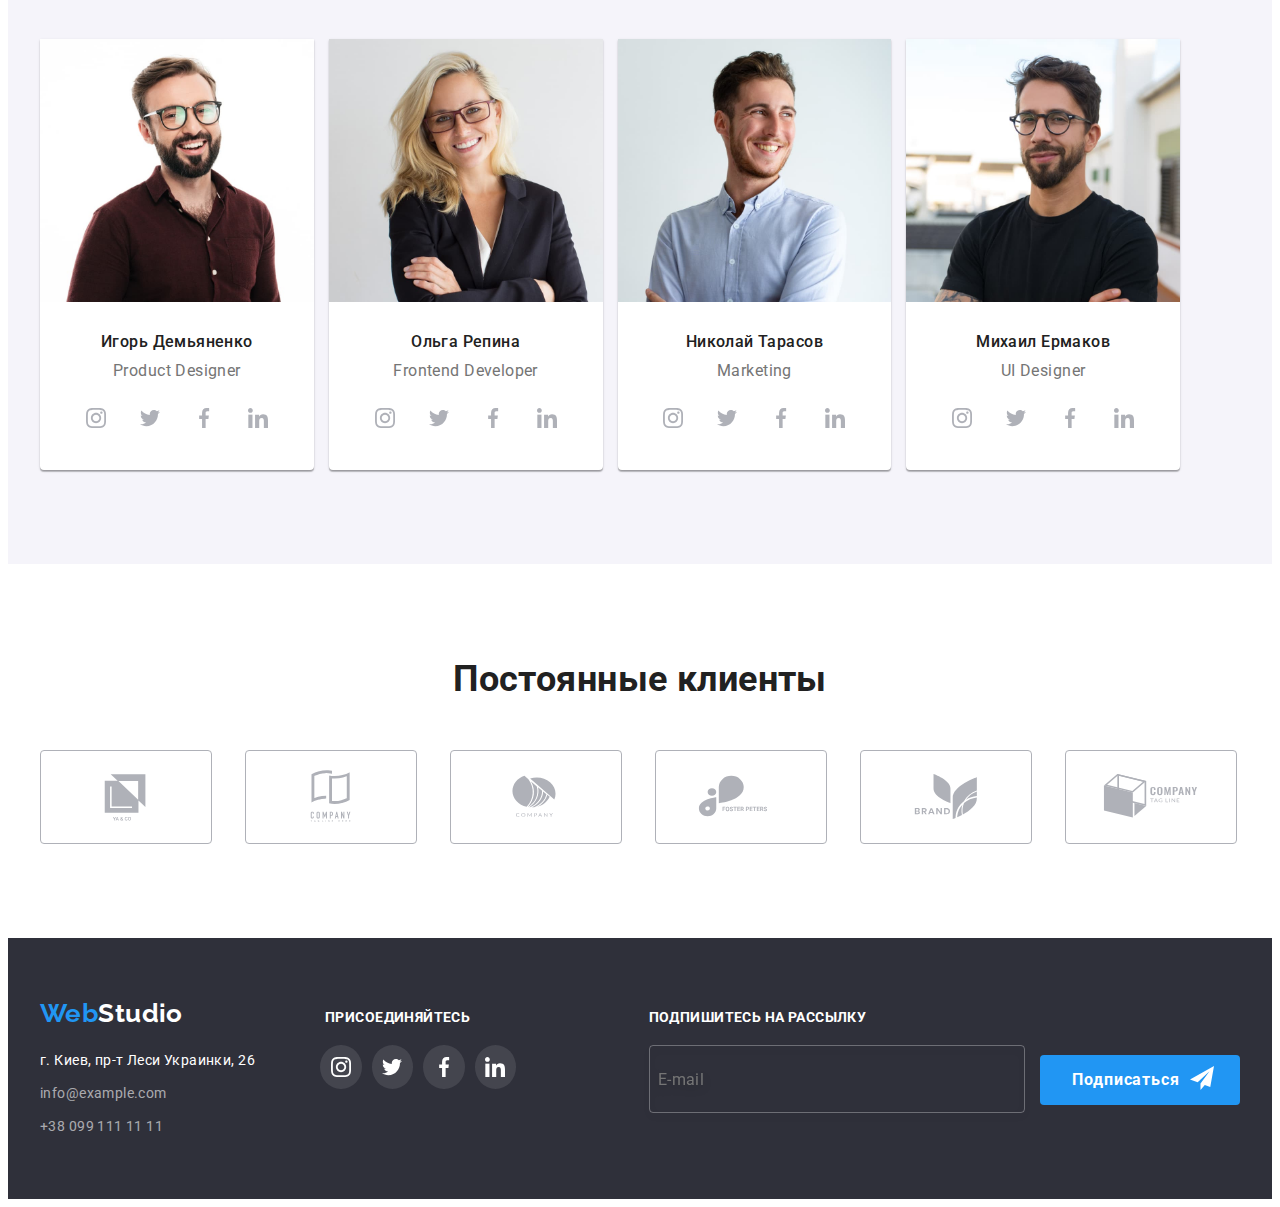
==== commit a25fa425: "сделан герой для моб" ====
--- a/index.html
+++ b/index.html
@@ -66,14 +66,14 @@
     </header> -->
     <main>
       <!-- РЕШЕНИЯ -->
-      <!-- <section class="hero">
+      <section class="hero">
         <div class="container hero_container">
           <h1 class="hero_title">Эффективные решения для вашего бизнеса</h1>
           <button class="btn btn_hero" type="button" data-modal-open>
             Заказать услугу
           </button>
         </div>
-      </section> -->
+      </section>
       <!-- ПОЧЕМУ МЫ -->
       <section class="whyus section">
         <div class="container whyus_container">
@@ -486,7 +486,7 @@
               <button type="submit" class="btn btn_hero footer-mailing_btn">
                 Подписаться
               <!-- </button> -->
-              <svg class="footer-mailing_ic1on footer-icon_send">
+              <svg class="footer-icon_send">
                 <use href="./images/icons.svg#icon-send"></use>
               </svg></button>
             </form>
--- a/css/main.min.css
+++ b/css/main.min.css
@@ -1,2 +1,2 @@
-:root{--primary-title-color: #ffffff;--third-text-color: #ffffff;--background-card: #FFFFFF;--secondary-title-color: #212121;--secondary-text-color: #212121;--primary-text-color: #757575;--accent-color: #2196f3;--filter-button-color: #F5F4FA;--border-color: #ECECEC;--hero-grount: #2F303A;--futer-grount: #2F303A;--hero-button: #188CE8;--portofolio-card-border:#EEEEEE;--hero-bg:#C4C4C4;--clients-color: #AFB1B8}.visually-hidden{position:absolute;width:1px;height:1px;margin:-1px;padding:0;overflow:hidden;border:0;clip:rect(0, 0, 0, 0)}p,h1,h2,h3,h4,h5,h6{margin:0}ul{margin:0;padding-left:0}img{display:block;width:100%;height:auto}button{border-width:0}.link{text-decoration:none;font-family:inherit;font-family:inherit}.list{list-style:none}body{font-family:"Roboto", sans-serif;font-weight:normal;font-size:14px;letter-spacing:0.03em;color:var(--primary-text-color)}.container{width:100%;margin:0 auto;padding-left:15px;padding-right:15px}@media screen and (min-width: 480px){.container{width:480px}}@media screen and (min-width: 768px){.container{width:768px}}@media screen and (min-width: 1200px){.container{width:1200px}}.section{padding-top:60px;padding-bottom:60px}@media screen and (min-width: 1200px){.section{padding-top:94px;padding-bottom:94px}}.section_title{font-weight:700;font-size:36px;line-height:calc(42 / 36);text-align:center;color:var(--secondary-title-color);margin-bottom:50px}.btn{width:200px;height:50px;font-family:inherit;font-weight:700;font-size:16px;line-height:1.87;text-align:center;letter-spacing:0.06em;cursor:pointer;border-radius:4px}.btn_hero{color:var(--third-text-color);background-color:var(--accent-color);transition:color 240ms cubic-bezier(0.4, 0, 0.2, 1),background-color 240ms cubic-bezier(0.4, 0, 0.2, 1)}.btn_hero:hover,.btn_hero:focus{color:var(--third-text-color);background-color:var(--hero-button)}.btn-filtr{font-family:inherit;font-weight:500;font-size:16px;line-height:1.62;text-align:center;cursor:pointer;display:inline-block;padding:6px 22px;border-radius:4px}.btn-filtr_color{color:var(--secondary-text-color);background:var(--filter-button-color);transition:color 240ms cubic-bezier(0.4, 0, 0.2, 1),background-color 240ms cubic-bezier(0.4, 0, 0.2, 1),box-shadow 240ms cubic-bezier(0.4, 0, 0.2, 1)}.btn-filtr_color:hover,.btn-filtr_color:focus,.carrent-btn{color:var(--third-text-color);background-color:var(--accent-color);box-shadow:0px 3px 1px rgba(0,0,0,0.1),0px 1px 2px rgba(0,0,0,0.08),0px 2px 2px rgba(0,0,0,0.12)}.btn-close{position:absolute;right:10px;top:10px;width:30px;height:30px;cursor:pointer;fill:var(--secondary-title-color);border-radius:50%;background:#00000000;border:1px solid rgba(0,0,0,0.1);box-sizing:border-box;padding:0;transition:fill 250ms cubic-bezier(0.4, 0, 0.2, 1)}.btn-close:hover,.btn-close:focus{fill:var(--accent-color)}.btn-close_icon--size{width:18px;height:18px}.logo{font-family:"Raleway", sans-serif;font-weight:700;font-size:26px;line-height:calc(31 / 26);color:var(--accent-color);transition:color 240ms cubic-bezier(0.4, 0, 0.2, 1)}.logo:hover,.logo:focus{color:var(--accent-color)}.logo_indent--right{margin-right:93px}.logo--dark{color:var(--secondary-text-color)}.logo--light{color:var(--primary-title-color)}.dis-fl_d,.btn-close,.header_kontacts-flex,.header_link-item,.hero_container,.whyus_container,.whyus_list,.whyus_item-pkt,.ourteam-socital-list,.clients_list,.clients_link,.section-common_list,.filtr_list,.portofolio_list,.backdrop,.check_text,.check_text span{display:flex}.dis-fl_a,.btn-close,.header_kontacts-flex,.header_link-item,.hero_container,.whyus_item-pkt,.ourteam-socital-list,.clients_link,.backdrop,.check_text,.check_text span{align-items:center}.dis-fl_j,.btn-close,.whyus_item-pkt,.ourteam-socital-list,.clients_link,.filtr_list,.backdrop,.check_text,.check_text span{justify-content:center}.dis-fl_w,.whyus_list,.clients_list,.section-common_list,.filtr_list,.portofolio_list{flex-wrap:wrap}.header{border-bottom:1px solid var(--border-color)}.header_kontacts-flex{margin-left:auto}.header_link{display:block;padding-top:32px;padding-bottom:32px;font-weight:500;line-height:1.14;letter-spacing:0.02em;color:var(--secondary-title-color);position:relative;transition:color 240ms cubic-bezier(0.4, 0, 0.2, 1)}.header_link:hover,.header_link:focus,.header_link .current{color:var(--accent-color)}.current::after{content:"";position:absolute;width:100%;height:4px;border-radius:2px;background-color:var(--accent-color);display:block;bottom:-1px}.header_item:not(:last-child){margin-right:50px}.header_kontacts-item{color:var(--primary-text-color)}.header_kontacts-sep:not(:last-child){margin-right:50px}.icon{width:24px;height:24px;margin-right:10px;fill:var(--primary-text-color);transition:fill 240ms cubic-bezier(0.4, 0, 0.2, 1)}.header_link-item:hover .icon,.header_link-item:focus .icon{fill:var(--accent-color)}.header_link-item{font-weight:500;line-height:1.14;letter-spacing:0.02em;color:var(--primary-text-color);transition:color 240ms cubic-bezier(0.4, 0, 0.2, 1)}.header_link-item:hover,.header_link-item:focus{color:var(--accent-color)}.hero{background-color:var(--hero-bg);background-image:linear-gradient(to right, rgba(47,48,58,0.4), rgba(47,48,58,0.4)),url(../images/hero-jpeg.jpg);background-repeat:no-repeat;background-position:center;background-size:cover;padding-top:200px;padding-bottom:200px}.hero_container{flex-direction:column}.hero_title{font-weight:900;font-size:44px;line-height:1.36;text-align:center;letter-spacing:0.06em;text-transform:uppercase;color:var(--primary-title-color);width:696px;margin-bottom:30px}.whyus_list{justify-content:center;margin-left:-30px;margin-bottom:-30px}@media screen and (max-width: 767px){.whyus_item{flex-basis:100%;margin-left:30px;margin-bottom:30px}}@media screen and (min-width: 768px){.whyus_item{flex-basis:calc(100% / 2 - 30px);margin-left:30px;margin-bottom:30px}}@media screen and (min-width: 1200px){.whyus_item{flex-basis:calc(100% / 4 - 30px);margin-left:30px;margin-bottom:30px}}.whyus_item-pkt{height:120px;background-color:var(--filter-button-color);border-radius:4px;margin-bottom:30px}.whyus_pkt-item{width:70px;height:70px}.whyus_item-header{font-weight:700;line-height:calc(16 / 14);letter-spacing:0.03em;text-transform:uppercase;color:var(--secondary-title-color);margin-bottom:10px}.whyus_item-text{line-height:1.71;color:var(--primary-text-color)}@media screen and (max-width: 1199px){.wedoing-hidden{position:absolute;width:1px;height:1px;margin:-1px;padding:0;overflow:hidden;border:0;clip:rect(0, 0, 0, 0)}}@media screen and (min-width: 1200px){.wedoing{padding-top:0px}.wedoing_list{display:flex;flex-wrap:wrap;justify-content:center;margin-left:-30px;margin-top:-30px}.wedoing_item{flex-basis:calc(100% / 4 - 30px);margin-left:30px;margin-top:30px}.wedoing_item{position:relative}.wedoing_text{position:absolute;bottom:0;width:100%;padding-top:27px;padding-bottom:27px;color:#fff;font-family:Roboto;font-style:normal;font-weight:bold;font-size:14px;line-height:calc(16 / 14);text-align:center;letter-spacing:0.03em;text-transform:uppercase;background:rgba(47,48,58,0.8)}}.ourteam{background:var(--filter-button-color)}.ourteam_list{margin-bottom:-30px}@media screen and (min-width: 768px){.ourteam_list{display:flex;flex-wrap:wrap;margin-left:-15px}}.ourteam_item{margin-bottom:30px}@media screen and (min-width: 768px){.ourteam_item{flex-basis:calc(100% / 2 - 30px);margin-left:15px}}@media screen and (min-width: 1200px){.ourteam_item{flex-basis:calc(100% / 4 - 30px);margin-left:15px}}.ourteam-card{background:var(--background-card);box-shadow:0px 1px 3px rgba(0,0,0,0.12),0px 1px 1px rgba(0,0,0,0.14),0px 2px 1px rgba(0,0,0,0.2);border-radius:0px 0px 4px 4px;display:block;padding-bottom:30px}.ourteam_item-title{font-weight:500;font-size:16px;line-height:calc(19 / 16);text-align:center;color:var(--secondary-title-color);margin-top:30px;margin-bottom:10px}.ourteam_item-text{font-size:16px;line-height:calc(19 / 16);text-align:center;margin-bottom:16px}.ourteam-socital-item+.ourteam-socital-item{margin-left:10px}.ourteam-socital-link{width:44px;height:44px;border-radius:50%;display:block;background-color:var(--primary-title-color);display:flex;align-items:center;justify-content:center;transition:background-color 240ms cubic-bezier(0.4, 0, 0.2, 1)}.ourteam-socital-link:hover,.ourteam-socital-link:focus{background-color:var(--accent-color)}.socital-link-pkt{fill:var(--clients-color);width:20px;height:20px;transition:fill 240ms cubic-bezier(0.4, 0, 0.2, 1)}.ourteam-socital-link:hover .socital-link-pkt,.ourteam-socital-link:focus .socital-link-pkt{fill:var(--primary-title-color)}.clients_list{margin-left:-30px;margin-top:-30px}@media screen and (min-width: 768px){.clients_list{display:flex;flex-wrap:wrap;margin-left:-30px}}.clients_item{flex-basis:calc(100% / 2 - 30px);margin-left:30px;margin-top:30px}@media screen and (min-width: 768px){.clients_item{flex-basis:calc(100% / 3 - 30px);margin-left:30px}}@media screen and (min-width: 1200px){.clients_item{flex-basis:calc(100% / 6 - 30px);margin-left:30px}}.clients_link{width:100%;height:92px;border:1px solid var(--clients-color);border-radius:4px;fill:var(--clients-color);transition:border 240ms cubic-bezier(0.4, 0, 0.2, 1),fill 240ms cubic-bezier(0.4, 0, 0.2, 1)}.clients_link:hover,.clients_link:focus{border:1px solid var(--hero-button);fill:var(--hero-button)}@media screen and (min-width: 480px){.clients_link{width:210px}}@media screen and (min-width: 768px){.clients_link{width:226px}}@media screen and (min-width: 1200px){.clients_link{width:170px}}.clients_icon{width:106px;height:60px}.footer{background:var(--futer-grount);padding-top:60px;padding-bottom:60px}.footer_contact{font-style:inherit}.address{color:var(--third-text-color);line-height:1.71;transition:color 240ms cubic-bezier(0.4, 0, 0.2, 1)}.address:hover,.address:focus{color:var(--accent-color)}.contact{color:rgba(255,255,255,0.6);line-height:1.71;transition:color 240ms cubic-bezier(0.4, 0, 0.2, 1)}.contact:hover,.contact:focus{color:var(--accent-color)}.logo_indent--bottom{display:block;margin-bottom:20px}.footer_item:not(:last-child){display:block;margin-bottom:9px}@media screen and (max-width: 1199px){.footer-section{text-align:center}}@media screen and (min-width: 1200px){.footer-section{display:flex;flex-wrap:wrap;align-items:baseline}}@media screen and (max-width: 1199px){.footer-section_item:not(:last-child){margin-bottom:60px}}@media screen and (min-width: 1200px){.footer-section_item:not(:last-child){margin-right:70px}}.footer-section_item:last-child{margin-left:auto}.section-common_list{align-items:center;justify-content:center;margin-left:-10px;width:206px}@media screen and (max-width: 480px){.section-common_position{margin:0 auto}}.section-common_title{font-weight:700;font-size:14px;text-transform:uppercase;line-height:calc(16 / 14);color:var(--primary-title-color);margin-bottom:20px}.section-common_item{width:44px;height:44px;flex-basis:calc(100% / 4 - 10px);margin-left:10px}.section-common_item+.section-common_item{margin-left:10px}.section-common_link{width:100%;height:100%;border-radius:50%;display:block;background-color:rgba(255,255,255,0.1);display:flex;align-items:center;justify-content:center;transition:background-color 240ms cubic-bezier(0.4, 0, 0.2, 1)}.section-common_link:hover,.section-common_link:focus{background-color:var(--accent-color)}.section-common_pkt{fill:var(--primary-title-color);width:20px;height:20px}.footer-mailing_title{font-family:Roboto;font-style:normal;font-weight:bold;font-size:14px;line-height:16px;letter-spacing:0.03em;text-transform:uppercase;color:#ffffff;margin-bottom:20px}.footer-mailing_form{position:relative}.footer-mailing_box{width:358px;height:50px;background-color:transparent;border:1px solid rgba(255,255,255,0.3);filter:drop-shadow(0px 4px 4px rgba(0,0,0,0.15));border-radius:4px;margin-right:12px;padding:8px;font-family:inherit;font-size:16px;line-height:1.25;align-items:center;letter-spacing:0.03em;color:rgba(255,255,255,0.6)}.footer-mailing_box:hover,.footer-mailing_box:focus{border:1px solid var(--accent-color)}.footer-mailing_btn{width:200px;height:50px;padding-left:0px;padding-top:10px;padding-right:28px;padding-bottom:10px}.footer-mailing_icon{width:24px;height:24px;right:28px;top:50%;transform:translateY(-50%);position:absolute;transition:transform 2250ms cubic-bezier(0.4, 0, 0.2, 1)}.footer-mailing_icon:hover,.footer-mailing_icon:focus{transform:rotate(25deg) translateX(-45%)}.footer-icon_send{width:24px;height:24px;position:absolute;margin-left:10px;margin-top:13px;transform:translateY(-50%);transition:transform 2250ms cubic-bezier(0.4, 0, 0.2, 1)}.footer-icon_send:hover,.footer-icon_send:focus{transform:rotate(25deg) translateX(-45%)}.filtr_list{margin-bottom:50px}.filtr-item:not(:last-child){margin-right:8px}.portofolio_list{margin-left:-30px;margin-top:-30px}.portofolio_item{flex-basis:calc(100% / 3 - 30px);box-sizing:border-box;margin-left:30px;margin-top:30px}.portofolio_link{transition:box-shadow 240ms cubic-bezier(0.4, 0, 0.2, 1)}.portofolio_link:hover,.portofolio_link:focus{display:block;outline:none;box-shadow:0px 1px 1px rgba(0,0,0,0.12),0px 4px 4px rgba(0,0,0,0.06),1px 4px 6px rgba(0,0,0,0.16)}.portofolio_item-title{font-weight:700;font-size:18px;line-height:2;letter-spacing:0.06em;color:var(--secondary-title-color);margin-bottom:4px}.portofolio_item-text{font-size:16px;line-height:1.87;color:var(--primary-text-color)}.portofolio_item-card{padding-left:24px;padding-top:20px;padding-bottom:20px;border:1px solid var(--portofolio-card-border);border-top:0px;box-sizing:border-box}.portofolio_top-wrappter{position:relative;overflow:hidden}.porofolio_top-text{font-weight:400;font-size:18px;line-height:1.56;letter-spacing:0.03em;color:var(--primary-title-color);background-color:rgba(33,150,243,0.9);position:absolute;top:0px;left:0px;height:100%;padding:63px 24px;transform:translateY(100%);transition:transform 240ms cubic-bezier(0.4, 0, 0.2, 1)}.portofolio_link:hover .porofolio_top-text,.portofolio_link:focus .porofolio_top-text{transform:translateY(0)}.backdrop{position:fixed;width:100vw;height:100vh;background-color:rgba(0,0,0,0.2);top:0;transition:opacity 240ms cubic-bezier(0.4, 0, 0.2, 1),visibility 240ms cubic-bezier(0.4, 0, 0.2, 1)}.backdrop.is-hidden{opacity:0;visibility:hidden;pointer-events:none}.backdrop.is-hidden .modal{opacity:0;transform:scale(0)}.modal{width:528px;min-height:581px;background-color:var(--primary-title-color);box-shadow:0px 1px 3px rgba(0,0,0,0.12),0px 1px 1px rgba(0,0,0,0.14),0px 2px 1px rgba(0,0,0,0.2);border-radius:4px;position:relative;opacity:1;transform:scale(1);transition:opacity 250ms cubic-bezier(0.4, 0, 0.2, 1),transform 250ms cubic-bezier(0.4, 0, 0.2, 1);padding:40px}.modal_title{font-size:20px;line-height:calc(23 / 20);font-weight:700;margin-bottom:20px;text-align:center;letter-spacing:0.03em;color:#212121}.modal_field{margin-bottom:10px}.modal_input-label{font-size:12px;line-height:calc(14 / 12);letter-spacing:0.01em;color:#757575;display:block;margin-bottom:4px}.modal_input-wrapper{display:block;position:relative}.modal_input{width:100%;height:45px;border-radius:4px;border:1px solid rgba(33,33,33,0.2);background-color:transparent;padding-left:42px;padding-right:20px;outline:none;color:var(--primary-text-color);transition:border 250ms cubic-bezier(0.4, 0, 0.2, 1)}.modal_input:hover,.modal_input:focus{border:1px solid var(--accent-color)}.modal_input:hover+.input_icon,.modal_input:focus+.input_icon{fill:var(--accent-color)}.input_icon{width:18px;height:18px;position:absolute;left:12px;top:50%;transform:translateY(-50%);transition:fill 250ms cubic-bezier(0.4, 0, 0.2, 1)}.modal_user-commit{width:100%;height:120px;border-radius:4px;border:1px solid rgba(33,33,33,0.2);box-sizing:border-box;background-color:transparent;padding:10px;resize:none;outline:none;transition:border 250ms cubic-bezier(0.4, 0, 0.2, 1);color:var(--primary-text-color)}.modal_user-commit::placeholder{color:rgba(117,117,117,0.5)}.modal_user-commit:hover,.modal_user-commit:focus{border:1px solid var(--accent-color)}.modal_btn{display:block;margin:0 auto}.check_text{font-size:14px;line-height:1.71;letter-spacing:0.03em;color:var(--primary-text-color);margin-bottom:30px}.check_text span{width:16px;height:15px;border:2px solid var(--futer-grount);border-radius:3px;margin-right:8px;transition:background-color 250ms cubic-bezier(0.4, 0, 0.2, 1),border 250ms cubic-bezier(0.4, 0, 0.2, 1)}.modal_checkbox:hover+.check_text span,.modal_checkbox:focus+.check_text span{border:2px solid var(--accent-color)}.modal_checkbox:checked+.check_text span{background-color:var(--accent-color);border:2px solid var(--accent-color)}
+:root{--primary-title-color: #ffffff;--third-text-color: #ffffff;--background-card: #FFFFFF;--secondary-title-color: #212121;--secondary-text-color: #212121;--primary-text-color: #757575;--accent-color: #2196f3;--filter-button-color: #F5F4FA;--border-color: #ECECEC;--hero-grount: #2F303A;--futer-grount: #2F303A;--hero-button: #188CE8;--portofolio-card-border:#EEEEEE;--hero-bg:#C4C4C4;--clients-color: #AFB1B8}.visually-hidden{position:absolute;width:1px;height:1px;margin:-1px;padding:0;overflow:hidden;border:0;clip:rect(0, 0, 0, 0)}p,h1,h2,h3,h4,h5,h6{margin:0}ul{margin:0;padding-left:0}img{display:block;width:100%;height:auto}button{border-width:0}.link{text-decoration:none;font-family:inherit;font-family:inherit}.list{list-style:none}body{font-family:"Roboto", sans-serif;font-weight:normal;font-size:14px;letter-spacing:0.03em;color:var(--primary-text-color)}.container{width:100%;margin:0 auto;padding-left:15px;padding-right:15px}@media screen and (min-width: 480px){.container{width:480px}}@media screen and (min-width: 768px){.container{width:768px}}@media screen and (min-width: 1200px){.container{width:1200px}}.section{padding-top:60px;padding-bottom:60px}@media screen and (min-width: 1200px){.section{padding-top:94px;padding-bottom:94px}}.section_title{font-weight:700;font-size:36px;line-height:calc(42 / 36);text-align:center;color:var(--secondary-title-color);margin-bottom:50px}.btn{width:200px;height:50px;font-family:inherit;font-weight:700;font-size:16px;line-height:1.87;text-align:center;letter-spacing:0.06em;cursor:pointer;border-radius:4px}.btn_hero{color:var(--third-text-color);background-color:var(--accent-color);transition:color 240ms cubic-bezier(0.4, 0, 0.2, 1),background-color 240ms cubic-bezier(0.4, 0, 0.2, 1)}.btn_hero:hover,.btn_hero:focus{color:var(--third-text-color);background-color:var(--hero-button)}.btn-filtr{font-family:inherit;font-weight:500;font-size:16px;line-height:1.62;text-align:center;cursor:pointer;display:inline-block;padding:6px 22px;border-radius:4px}.btn-filtr_color{color:var(--secondary-text-color);background:var(--filter-button-color);transition:color 240ms cubic-bezier(0.4, 0, 0.2, 1),background-color 240ms cubic-bezier(0.4, 0, 0.2, 1),box-shadow 240ms cubic-bezier(0.4, 0, 0.2, 1)}.btn-filtr_color:hover,.btn-filtr_color:focus,.carrent-btn{color:var(--third-text-color);background-color:var(--accent-color);box-shadow:0px 3px 1px rgba(0,0,0,0.1),0px 1px 2px rgba(0,0,0,0.08),0px 2px 2px rgba(0,0,0,0.12)}.btn-close{position:absolute;right:10px;top:10px;width:30px;height:30px;cursor:pointer;fill:var(--secondary-title-color);border-radius:50%;background:#00000000;border:1px solid rgba(0,0,0,0.1);box-sizing:border-box;padding:0;transition:fill 250ms cubic-bezier(0.4, 0, 0.2, 1)}.btn-close:hover,.btn-close:focus{fill:var(--accent-color)}.btn-close_icon--size{width:18px;height:18px}.logo{font-family:"Raleway", sans-serif;font-weight:700;font-size:26px;line-height:calc(31 / 26);color:var(--accent-color);transition:color 240ms cubic-bezier(0.4, 0, 0.2, 1)}.logo:hover,.logo:focus{color:var(--accent-color)}.logo_indent--right{margin-right:93px}.logo--dark{color:var(--secondary-text-color)}.logo--light{color:var(--primary-title-color)}.dis-fl_d,.btn-close,.header_kontacts-flex,.header_link-item,.hero_container,.whyus_container,.whyus_list,.whyus_item-pkt,.ourteam-socital-list,.clients_list,.clients_link,.section-common_list,.filtr_list,.portofolio_list,.backdrop,.check_text,.check_text span{display:flex}.dis-fl_a,.btn-close,.header_kontacts-flex,.header_link-item,.hero_container,.whyus_item-pkt,.ourteam-socital-list,.clients_link,.backdrop,.check_text,.check_text span{align-items:center}.dis-fl_j,.btn-close,.whyus_item-pkt,.ourteam-socital-list,.clients_link,.filtr_list,.backdrop,.check_text,.check_text span{justify-content:center}.dis-fl_w,.whyus_list,.clients_list,.section-common_list,.filtr_list,.portofolio_list{flex-wrap:wrap}.header{border-bottom:1px solid var(--border-color)}.header_kontacts-flex{margin-left:auto}.header_link{display:block;padding-top:32px;padding-bottom:32px;font-weight:500;line-height:1.14;letter-spacing:0.02em;color:var(--secondary-title-color);position:relative;transition:color 240ms cubic-bezier(0.4, 0, 0.2, 1)}.header_link:hover,.header_link:focus,.header_link .current{color:var(--accent-color)}.current::after{content:"";position:absolute;width:100%;height:4px;border-radius:2px;background-color:var(--accent-color);display:block;bottom:-1px}.header_item:not(:last-child){margin-right:50px}.header_kontacts-item{color:var(--primary-text-color)}.header_kontacts-sep:not(:last-child){margin-right:50px}.icon{width:24px;height:24px;margin-right:10px;fill:var(--primary-text-color);transition:fill 240ms cubic-bezier(0.4, 0, 0.2, 1)}.header_link-item:hover .icon,.header_link-item:focus .icon{fill:var(--accent-color)}.header_link-item{font-weight:500;line-height:1.14;letter-spacing:0.02em;color:var(--primary-text-color);transition:color 240ms cubic-bezier(0.4, 0, 0.2, 1)}.header_link-item:hover,.header_link-item:focus{color:var(--accent-color)}.hero{background-color:var(--hero-bg);background-image:linear-gradient(to right, rgba(47,48,58,0.4), rgba(47,48,58,0.4)),url(../images/hero-jpeg.jpg);background-repeat:no-repeat;background-position:center;background-size:cover;padding-top:200px;padding-bottom:200px}.hero_container{flex-direction:column}@media screen and (min-width: 1200px){.hero_title{font-weight:900;font-size:44px;line-height:1.36;text-align:center;letter-spacing:0.06em;text-transform:uppercase;color:var(--primary-title-color);width:696px;margin-bottom:30px}}@media screen and (max-width: 480px){.hero_title{font-weight:900;font-size:26px;line-height:calc(42 / 26);text-align:center;letter-spacing:0.06em;text-transform:uppercase;color:var(--primary-title-color);width:360px;margin-bottom:30px}}.whyus_list{justify-content:center;margin-left:-30px;margin-bottom:-30px}@media screen and (max-width: 767px){.whyus_item{flex-basis:100%;margin-left:30px;margin-bottom:30px}}@media screen and (min-width: 768px){.whyus_item{flex-basis:calc(100% / 2 - 30px);margin-left:30px;margin-bottom:30px}}@media screen and (min-width: 1200px){.whyus_item{flex-basis:calc(100% / 4 - 30px);margin-left:30px;margin-bottom:30px}}.whyus_item-pkt{height:120px;background-color:var(--filter-button-color);border-radius:4px;margin-bottom:30px}.whyus_pkt-item{width:70px;height:70px}.whyus_item-header{font-weight:700;line-height:calc(16 / 14);letter-spacing:0.03em;text-transform:uppercase;color:var(--secondary-title-color);margin-bottom:10px}.whyus_item-text{line-height:1.71;color:var(--primary-text-color)}@media screen and (max-width: 1199px){.wedoing-hidden{position:absolute;width:1px;height:1px;margin:-1px;padding:0;overflow:hidden;border:0;clip:rect(0, 0, 0, 0)}}@media screen and (min-width: 1200px){.wedoing{padding-top:0px}.wedoing_list{display:flex;flex-wrap:wrap;justify-content:center;margin-left:-30px;margin-top:-30px}.wedoing_item{flex-basis:calc(100% / 4 - 30px);margin-left:30px;margin-top:30px}.wedoing_item{position:relative}.wedoing_text{position:absolute;bottom:0;width:100%;padding-top:27px;padding-bottom:27px;color:#fff;font-family:Roboto;font-style:normal;font-weight:bold;font-size:14px;line-height:calc(16 / 14);text-align:center;letter-spacing:0.03em;text-transform:uppercase;background:rgba(47,48,58,0.8)}}.ourteam{background:var(--filter-button-color)}.ourteam_list{margin-bottom:-30px}@media screen and (min-width: 768px){.ourteam_list{display:flex;flex-wrap:wrap;margin-left:-15px}}.ourteam_item{margin-bottom:30px}@media screen and (min-width: 768px){.ourteam_item{flex-basis:calc(100% / 2 - 30px);margin-left:15px}}@media screen and (min-width: 1200px){.ourteam_item{flex-basis:calc(100% / 4 - 30px);margin-left:15px}}.ourteam-card{background:var(--background-card);box-shadow:0px 1px 3px rgba(0,0,0,0.12),0px 1px 1px rgba(0,0,0,0.14),0px 2px 1px rgba(0,0,0,0.2);border-radius:0px 0px 4px 4px;display:block;padding-bottom:30px}.ourteam_item-title{font-weight:500;font-size:16px;line-height:calc(19 / 16);text-align:center;color:var(--secondary-title-color);margin-top:30px;margin-bottom:10px}.ourteam_item-text{font-size:16px;line-height:calc(19 / 16);text-align:center;margin-bottom:16px}.ourteam-socital-item+.ourteam-socital-item{margin-left:10px}.ourteam-socital-link{width:44px;height:44px;border-radius:50%;display:block;background-color:var(--primary-title-color);display:flex;align-items:center;justify-content:center;transition:background-color 240ms cubic-bezier(0.4, 0, 0.2, 1)}.ourteam-socital-link:hover,.ourteam-socital-link:focus{background-color:var(--accent-color)}.socital-link-pkt{fill:var(--clients-color);width:20px;height:20px;transition:fill 240ms cubic-bezier(0.4, 0, 0.2, 1)}.ourteam-socital-link:hover .socital-link-pkt,.ourteam-socital-link:focus .socital-link-pkt{fill:var(--primary-title-color)}.clients_list{margin-left:-30px;margin-top:-30px}@media screen and (min-width: 768px){.clients_list{display:flex;flex-wrap:wrap;margin-left:-30px}}.clients_item{flex-basis:calc(100% / 2 - 30px);margin-left:30px;margin-top:30px}@media screen and (min-width: 768px){.clients_item{flex-basis:calc(100% / 3 - 30px);margin-left:30px}}@media screen and (min-width: 1200px){.clients_item{flex-basis:calc(100% / 6 - 30px);margin-left:30px}}.clients_link{width:100%;height:92px;border:1px solid var(--clients-color);border-radius:4px;fill:var(--clients-color);transition:border 240ms cubic-bezier(0.4, 0, 0.2, 1),fill 240ms cubic-bezier(0.4, 0, 0.2, 1)}.clients_link:hover,.clients_link:focus{border:1px solid var(--hero-button);fill:var(--hero-button)}@media screen and (min-width: 480px){.clients_link{width:210px}}@media screen and (min-width: 768px){.clients_link{width:226px}}@media screen and (min-width: 1200px){.clients_link{width:170px}}.clients_icon{width:106px;height:60px}.footer{background:var(--futer-grount);padding-top:60px;padding-bottom:60px}.footer_contact{font-style:inherit}.address{color:var(--third-text-color);line-height:1.71;transition:color 240ms cubic-bezier(0.4, 0, 0.2, 1)}.address:hover,.address:focus{color:var(--accent-color)}.contact{color:rgba(255,255,255,0.6);line-height:1.71;transition:color 240ms cubic-bezier(0.4, 0, 0.2, 1)}.contact:hover,.contact:focus{color:var(--accent-color)}.logo_indent--bottom{display:block;margin-bottom:20px}.footer_item:not(:last-child){display:block;margin-bottom:9px}@media screen and (max-width: 1199px){.footer-section{text-align:center}}@media screen and (min-width: 1200px){.footer-section{display:flex;flex-wrap:wrap;align-items:baseline}}@media screen and (max-width: 1199px){.footer-section_item:not(:last-child){margin-bottom:60px}}@media screen and (min-width: 1200px){.footer-section_item:not(:last-child){margin-right:70px}}.footer-section_item:last-child{margin-left:auto}.section-common_list{align-items:center;justify-content:center;margin-left:-10px;width:206px}@media screen and (max-width: 480px){.section-common_position{margin:0 auto}}.section-common_title{font-weight:700;font-size:14px;text-transform:uppercase;line-height:calc(16 / 14);color:var(--primary-title-color);margin-bottom:20px}.section-common_item{width:44px;height:44px;flex-basis:calc(100% / 4 - 10px)}.section-common_item+.section-common_item{margin-left:10px}.section-common_link{width:100%;height:100%;border-radius:50%;display:block;background-color:rgba(255,255,255,0.1);display:flex;align-items:center;justify-content:center;transition:background-color 240ms cubic-bezier(0.4, 0, 0.2, 1)}.section-common_link:hover,.section-common_link:focus{background-color:var(--accent-color)}.section-common_pkt{fill:var(--primary-title-color);width:20px;height:20px}.footer-mailing_title{font-family:Roboto;font-style:normal;font-weight:bold;font-size:14px;line-height:16px;letter-spacing:0.03em;text-transform:uppercase;color:#ffffff;margin-bottom:20px}.footer-mailing_form{position:relative}@media screen and (max-width: 480px){.footer-mailing_box{width:100%;height:50px;background-color:transparent;border:1px solid rgba(255,255,255,0.3);filter:drop-shadow(0px 4px 4px rgba(0,0,0,0.15));border-radius:4px;padding:8px;font-family:inherit;font-size:16px;line-height:1.25;align-items:center;letter-spacing:0.03em;color:rgba(255,255,255,0.6);margin-bottom:20px}.footer-mailing_box:hover,.footer-mailing_box:focus{border:1px solid var(--accent-color)}}@media screen and (min-width: 1200px){.footer-mailing_box{width:358px;height:50px;background-color:transparent;border:1px solid rgba(255,255,255,0.3);filter:drop-shadow(0px 4px 4px rgba(0,0,0,0.15));border-radius:4px;margin-right:12px;padding:8px;font-family:inherit;font-size:16px;line-height:1.25;align-items:center;letter-spacing:0.03em;color:rgba(255,255,255,0.6)}.footer-mailing_box:hover,.footer-mailing_box:focus{border:1px solid var(--accent-color)}}.footer-mailing_btn{width:200px;height:50px;padding-left:0px;padding-top:10px;padding-right:28px;padding-bottom:10px}.footer-icon_send{width:24px;height:24px;position:absolute;margin-left:10px;margin-top:13px;transform:translateY(-50%);transition:transform 2250ms cubic-bezier(0.4, 0, 0.2, 1)}.footer-icon_send:hover,.footer-icon_send:focus{transform:rotate(25deg) translateX(-45%)}.filtr_list{margin-bottom:50px}.filtr-item:not(:last-child){margin-right:8px}.portofolio_list{margin-left:-30px;margin-top:-30px}.portofolio_item{flex-basis:calc(100% / 3 - 30px);box-sizing:border-box;margin-left:30px;margin-top:30px}.portofolio_link{transition:box-shadow 240ms cubic-bezier(0.4, 0, 0.2, 1)}.portofolio_link:hover,.portofolio_link:focus{display:block;outline:none;box-shadow:0px 1px 1px rgba(0,0,0,0.12),0px 4px 4px rgba(0,0,0,0.06),1px 4px 6px rgba(0,0,0,0.16)}.portofolio_item-title{font-weight:700;font-size:18px;line-height:2;letter-spacing:0.06em;color:var(--secondary-title-color);margin-bottom:4px}.portofolio_item-text{font-size:16px;line-height:1.87;color:var(--primary-text-color)}.portofolio_item-card{padding-left:24px;padding-top:20px;padding-bottom:20px;border:1px solid var(--portofolio-card-border);border-top:0px;box-sizing:border-box}.portofolio_top-wrappter{position:relative;overflow:hidden}.porofolio_top-text{font-weight:400;font-size:18px;line-height:1.56;letter-spacing:0.03em;color:var(--primary-title-color);background-color:rgba(33,150,243,0.9);position:absolute;top:0px;left:0px;height:100%;padding:63px 24px;transform:translateY(100%);transition:transform 240ms cubic-bezier(0.4, 0, 0.2, 1)}.portofolio_link:hover .porofolio_top-text,.portofolio_link:focus .porofolio_top-text{transform:translateY(0)}.backdrop{position:fixed;width:100vw;height:100vh;background-color:rgba(0,0,0,0.2);top:0;transition:opacity 240ms cubic-bezier(0.4, 0, 0.2, 1),visibility 240ms cubic-bezier(0.4, 0, 0.2, 1)}.backdrop.is-hidden{opacity:0;visibility:hidden;pointer-events:none}.backdrop.is-hidden .modal{opacity:0;transform:scale(0)}.modal{width:528px;min-height:581px;background-color:var(--primary-title-color);box-shadow:0px 1px 3px rgba(0,0,0,0.12),0px 1px 1px rgba(0,0,0,0.14),0px 2px 1px rgba(0,0,0,0.2);border-radius:4px;position:relative;opacity:1;transform:scale(1);transition:opacity 250ms cubic-bezier(0.4, 0, 0.2, 1),transform 250ms cubic-bezier(0.4, 0, 0.2, 1);padding:40px}.modal_title{font-size:20px;line-height:calc(23 / 20);font-weight:700;margin-bottom:20px;text-align:center;letter-spacing:0.03em;color:#212121}.modal_field{margin-bottom:10px}.modal_input-label{font-size:12px;line-height:calc(14 / 12);letter-spacing:0.01em;color:#757575;display:block;margin-bottom:4px}.modal_input-wrapper{display:block;position:relative}.modal_input{width:100%;height:45px;border-radius:4px;border:1px solid rgba(33,33,33,0.2);background-color:transparent;padding-left:42px;padding-right:20px;outline:none;color:var(--primary-text-color);transition:border 250ms cubic-bezier(0.4, 0, 0.2, 1)}.modal_input:hover,.modal_input:focus{border:1px solid var(--accent-color)}.modal_input:hover+.input_icon,.modal_input:focus+.input_icon{fill:var(--accent-color)}.input_icon{width:18px;height:18px;position:absolute;left:12px;top:50%;transform:translateY(-50%);transition:fill 250ms cubic-bezier(0.4, 0, 0.2, 1)}.modal_user-commit{width:100%;height:120px;border-radius:4px;border:1px solid rgba(33,33,33,0.2);box-sizing:border-box;background-color:transparent;padding:10px;resize:none;outline:none;transition:border 250ms cubic-bezier(0.4, 0, 0.2, 1);color:var(--primary-text-color)}.modal_user-commit::placeholder{color:rgba(117,117,117,0.5)}.modal_user-commit:hover,.modal_user-commit:focus{border:1px solid var(--accent-color)}.modal_btn{display:block;margin:0 auto}.check_text{font-size:14px;line-height:1.71;letter-spacing:0.03em;color:var(--primary-text-color);margin-bottom:30px}.check_text span{width:16px;height:15px;border:2px solid var(--futer-grount);border-radius:3px;margin-right:8px;transition:background-color 250ms cubic-bezier(0.4, 0, 0.2, 1),border 250ms cubic-bezier(0.4, 0, 0.2, 1)}.modal_checkbox:hover+.check_text span,.modal_checkbox:focus+.check_text span{border:2px solid var(--accent-color)}.modal_checkbox:checked+.check_text span{background-color:var(--accent-color);border:2px solid var(--accent-color)}
 /*# sourceMappingURL=main.min.css.map */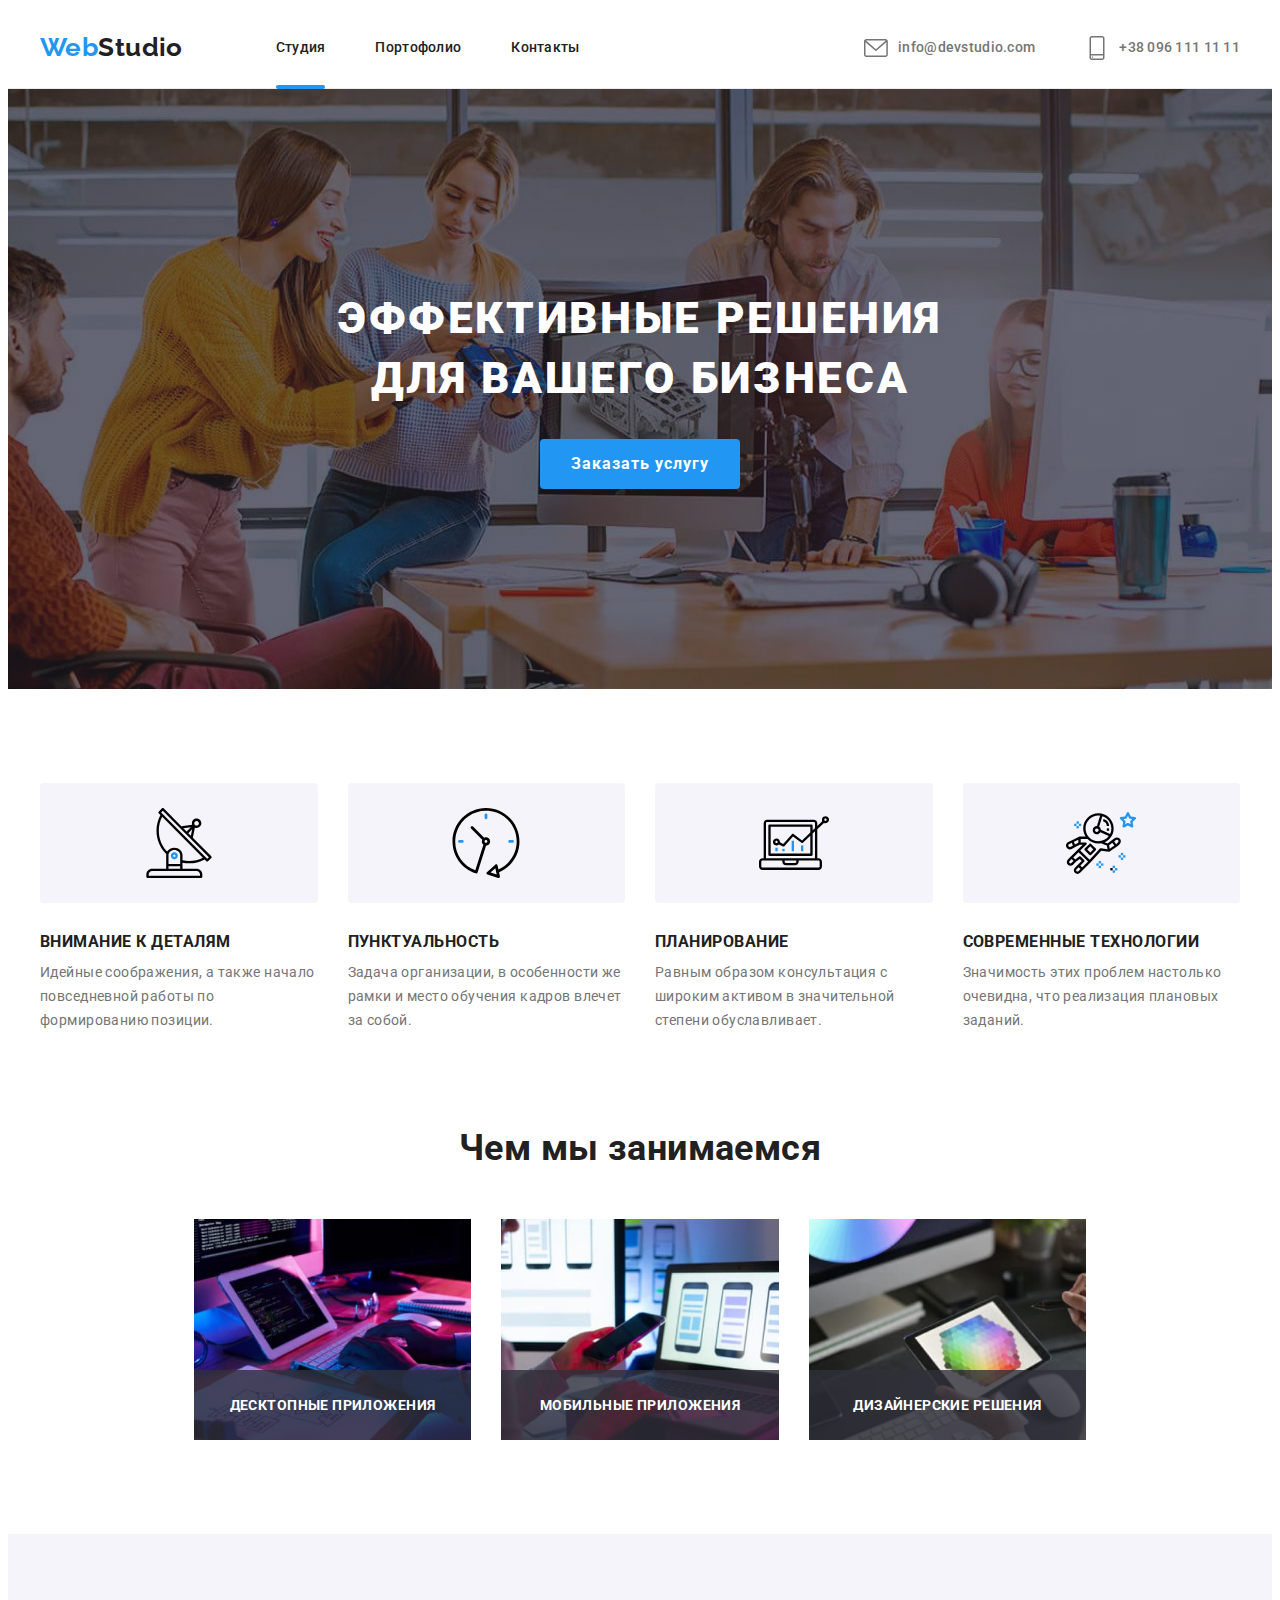
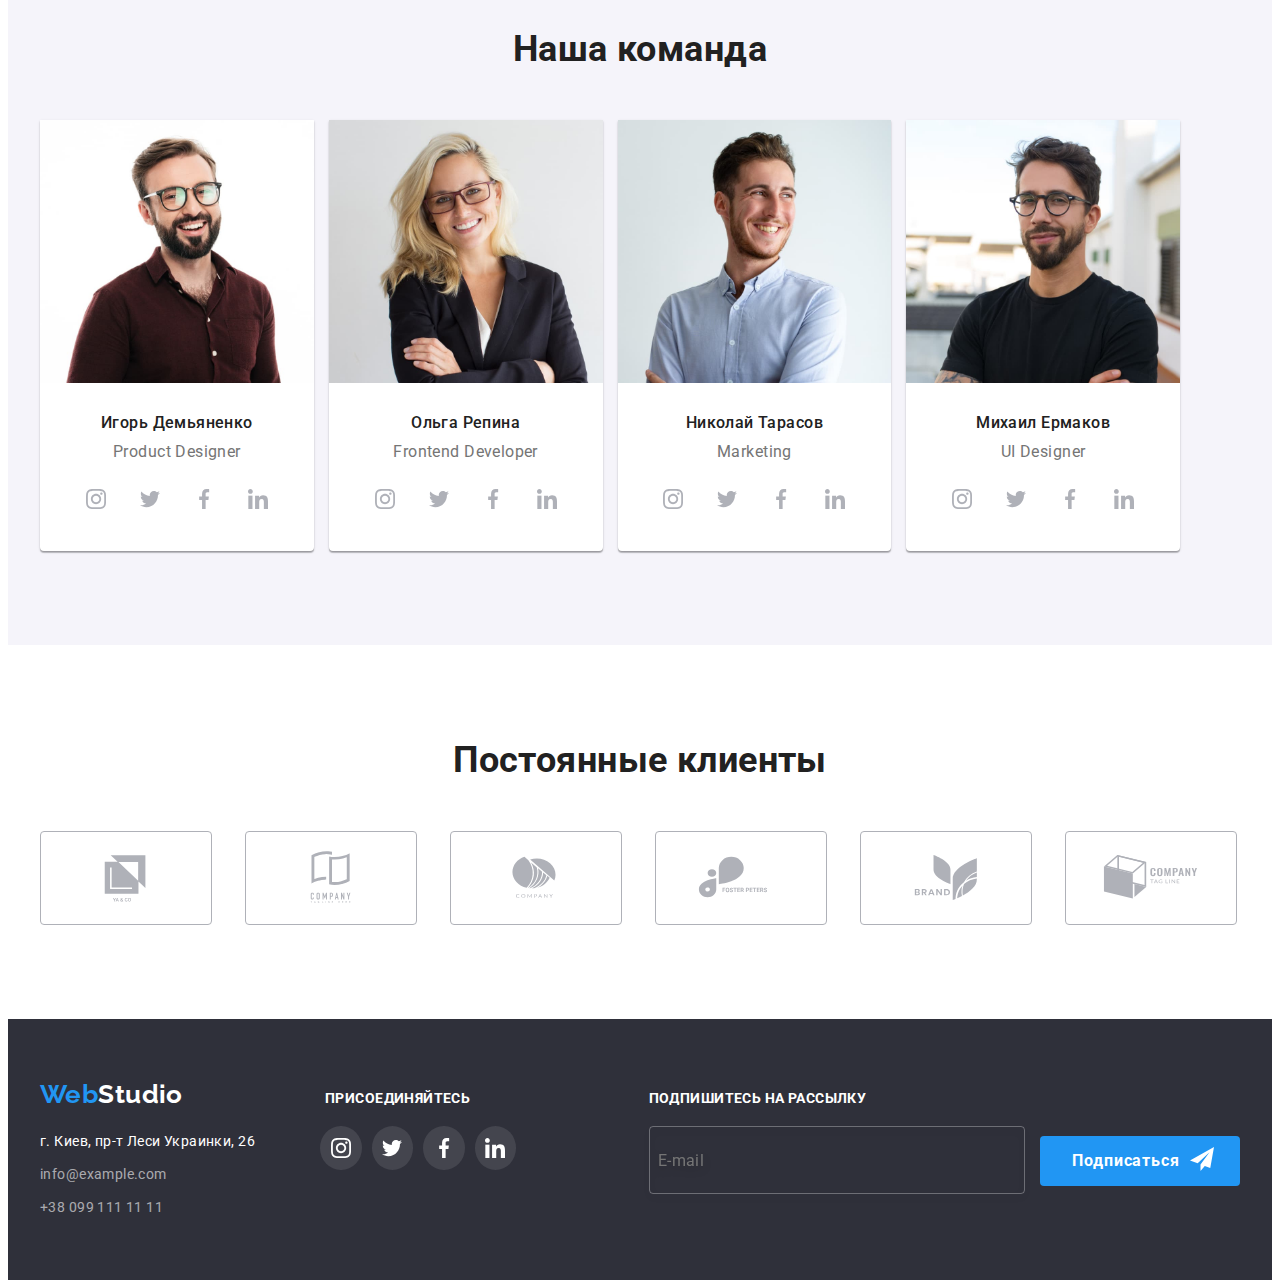
==== commit 084f7532: "6" ====
--- a/index.html
+++ b/index.html
@@ -24,7 +24,7 @@
   </head>
   <body>
     <!-- НАВИГАЦИЯ -->
-    <!-- <header class="header">
+    <header class="header">
       <div class="container dis-fl_d dis-fl_a">
         <nav class="dis-fl_d dis-fl_a">
           <a href="./index.html" class="link logo_indent--right logo">
@@ -63,7 +63,7 @@
           </li>
         </ul>
       </div>
-    </header> -->
+    </header>
     <main>
       <!-- РЕШЕНИЯ -->
       <section class="hero">
--- a/css/main.min.css
+++ b/css/main.min.css
@@ -1,2 +1,2 @@
-:root{--primary-title-color: #ffffff;--third-text-color: #ffffff;--background-card: #FFFFFF;--secondary-title-color: #212121;--secondary-text-color: #212121;--primary-text-color: #757575;--accent-color: #2196f3;--filter-button-color: #F5F4FA;--border-color: #ECECEC;--hero-grount: #2F303A;--futer-grount: #2F303A;--hero-button: #188CE8;--portofolio-card-border:#EEEEEE;--hero-bg:#C4C4C4;--clients-color: #AFB1B8}.visually-hidden{position:absolute;width:1px;height:1px;margin:-1px;padding:0;overflow:hidden;border:0;clip:rect(0, 0, 0, 0)}p,h1,h2,h3,h4,h5,h6{margin:0}ul{margin:0;padding-left:0}img{display:block;width:100%;height:auto}button{border-width:0}.link{text-decoration:none;font-family:inherit;font-family:inherit}.list{list-style:none}body{font-family:"Roboto", sans-serif;font-weight:normal;font-size:14px;letter-spacing:0.03em;color:var(--primary-text-color)}.container{width:100%;margin:0 auto;padding-left:15px;padding-right:15px}@media screen and (min-width: 480px){.container{width:480px}}@media screen and (min-width: 768px){.container{width:768px}}@media screen and (min-width: 1200px){.container{width:1200px}}.section{padding-top:60px;padding-bottom:60px}@media screen and (min-width: 1200px){.section{padding-top:94px;padding-bottom:94px}}.section_title{font-weight:700;font-size:36px;line-height:calc(42 / 36);text-align:center;color:var(--secondary-title-color);margin-bottom:50px}.btn{width:200px;height:50px;font-family:inherit;font-weight:700;font-size:16px;line-height:1.87;text-align:center;letter-spacing:0.06em;cursor:pointer;border-radius:4px}.btn_hero{color:var(--third-text-color);background-color:var(--accent-color);transition:color 240ms cubic-bezier(0.4, 0, 0.2, 1),background-color 240ms cubic-bezier(0.4, 0, 0.2, 1)}.btn_hero:hover,.btn_hero:focus{color:var(--third-text-color);background-color:var(--hero-button)}.btn-filtr{font-family:inherit;font-weight:500;font-size:16px;line-height:1.62;text-align:center;cursor:pointer;display:inline-block;padding:6px 22px;border-radius:4px}.btn-filtr_color{color:var(--secondary-text-color);background:var(--filter-button-color);transition:color 240ms cubic-bezier(0.4, 0, 0.2, 1),background-color 240ms cubic-bezier(0.4, 0, 0.2, 1),box-shadow 240ms cubic-bezier(0.4, 0, 0.2, 1)}.btn-filtr_color:hover,.btn-filtr_color:focus,.carrent-btn{color:var(--third-text-color);background-color:var(--accent-color);box-shadow:0px 3px 1px rgba(0,0,0,0.1),0px 1px 2px rgba(0,0,0,0.08),0px 2px 2px rgba(0,0,0,0.12)}.btn-close{position:absolute;right:10px;top:10px;width:30px;height:30px;cursor:pointer;fill:var(--secondary-title-color);border-radius:50%;background:#00000000;border:1px solid rgba(0,0,0,0.1);box-sizing:border-box;padding:0;transition:fill 250ms cubic-bezier(0.4, 0, 0.2, 1)}.btn-close:hover,.btn-close:focus{fill:var(--accent-color)}.btn-close_icon--size{width:18px;height:18px}.logo{font-family:"Raleway", sans-serif;font-weight:700;font-size:26px;line-height:calc(31 / 26);color:var(--accent-color);transition:color 240ms cubic-bezier(0.4, 0, 0.2, 1)}.logo:hover,.logo:focus{color:var(--accent-color)}.logo_indent--right{margin-right:93px}.logo--dark{color:var(--secondary-text-color)}.logo--light{color:var(--primary-title-color)}.dis-fl_d,.btn-close,.header_kontacts-flex,.header_link-item,.hero_container,.whyus_container,.whyus_list,.whyus_item-pkt,.ourteam-socital-list,.clients_list,.clients_link,.section-common_list,.filtr_list,.portofolio_list,.backdrop,.check_text,.check_text span{display:flex}.dis-fl_a,.btn-close,.header_kontacts-flex,.header_link-item,.hero_container,.whyus_item-pkt,.ourteam-socital-list,.clients_link,.backdrop,.check_text,.check_text span{align-items:center}.dis-fl_j,.btn-close,.whyus_item-pkt,.ourteam-socital-list,.clients_link,.filtr_list,.backdrop,.check_text,.check_text span{justify-content:center}.dis-fl_w,.whyus_list,.clients_list,.section-common_list,.filtr_list,.portofolio_list{flex-wrap:wrap}.header{border-bottom:1px solid var(--border-color)}.header_kontacts-flex{margin-left:auto}.header_link{display:block;padding-top:32px;padding-bottom:32px;font-weight:500;line-height:1.14;letter-spacing:0.02em;color:var(--secondary-title-color);position:relative;transition:color 240ms cubic-bezier(0.4, 0, 0.2, 1)}.header_link:hover,.header_link:focus,.header_link .current{color:var(--accent-color)}.current::after{content:"";position:absolute;width:100%;height:4px;border-radius:2px;background-color:var(--accent-color);display:block;bottom:-1px}.header_item:not(:last-child){margin-right:50px}.header_kontacts-item{color:var(--primary-text-color)}.header_kontacts-sep:not(:last-child){margin-right:50px}.icon{width:24px;height:24px;margin-right:10px;fill:var(--primary-text-color);transition:fill 240ms cubic-bezier(0.4, 0, 0.2, 1)}.header_link-item:hover .icon,.header_link-item:focus .icon{fill:var(--accent-color)}.header_link-item{font-weight:500;line-height:1.14;letter-spacing:0.02em;color:var(--primary-text-color);transition:color 240ms cubic-bezier(0.4, 0, 0.2, 1)}.header_link-item:hover,.header_link-item:focus{color:var(--accent-color)}.hero{background-color:var(--hero-bg);background-image:linear-gradient(to right, rgba(47,48,58,0.4), rgba(47,48,58,0.4)),url(../images/hero-jpeg.jpg);background-repeat:no-repeat;background-position:center;background-size:cover;padding-top:200px;padding-bottom:200px}.hero_container{flex-direction:column}@media screen and (min-width: 1200px){.hero_title{font-weight:900;font-size:44px;line-height:1.36;text-align:center;letter-spacing:0.06em;text-transform:uppercase;color:var(--primary-title-color);width:696px;margin-bottom:30px}}@media screen and (max-width: 480px){.hero_title{font-weight:900;font-size:26px;line-height:calc(42 / 26);text-align:center;letter-spacing:0.06em;text-transform:uppercase;color:var(--primary-title-color);width:360px;margin-bottom:30px}}.whyus_list{justify-content:center;margin-left:-30px;margin-bottom:-30px}@media screen and (max-width: 767px){.whyus_item{flex-basis:100%;margin-left:30px;margin-bottom:30px}}@media screen and (min-width: 768px){.whyus_item{flex-basis:calc(100% / 2 - 30px);margin-left:30px;margin-bottom:30px}}@media screen and (min-width: 1200px){.whyus_item{flex-basis:calc(100% / 4 - 30px);margin-left:30px;margin-bottom:30px}}.whyus_item-pkt{height:120px;background-color:var(--filter-button-color);border-radius:4px;margin-bottom:30px}.whyus_pkt-item{width:70px;height:70px}.whyus_item-header{font-weight:700;line-height:calc(16 / 14);letter-spacing:0.03em;text-transform:uppercase;color:var(--secondary-title-color);margin-bottom:10px}.whyus_item-text{line-height:1.71;color:var(--primary-text-color)}@media screen and (max-width: 1199px){.wedoing-hidden{position:absolute;width:1px;height:1px;margin:-1px;padding:0;overflow:hidden;border:0;clip:rect(0, 0, 0, 0)}}@media screen and (min-width: 1200px){.wedoing{padding-top:0px}.wedoing_list{display:flex;flex-wrap:wrap;justify-content:center;margin-left:-30px;margin-top:-30px}.wedoing_item{flex-basis:calc(100% / 4 - 30px);margin-left:30px;margin-top:30px}.wedoing_item{position:relative}.wedoing_text{position:absolute;bottom:0;width:100%;padding-top:27px;padding-bottom:27px;color:#fff;font-family:Roboto;font-style:normal;font-weight:bold;font-size:14px;line-height:calc(16 / 14);text-align:center;letter-spacing:0.03em;text-transform:uppercase;background:rgba(47,48,58,0.8)}}.ourteam{background:var(--filter-button-color)}.ourteam_list{margin-bottom:-30px}@media screen and (min-width: 768px){.ourteam_list{display:flex;flex-wrap:wrap;margin-left:-15px}}.ourteam_item{margin-bottom:30px}@media screen and (min-width: 768px){.ourteam_item{flex-basis:calc(100% / 2 - 30px);margin-left:15px}}@media screen and (min-width: 1200px){.ourteam_item{flex-basis:calc(100% / 4 - 30px);margin-left:15px}}.ourteam-card{background:var(--background-card);box-shadow:0px 1px 3px rgba(0,0,0,0.12),0px 1px 1px rgba(0,0,0,0.14),0px 2px 1px rgba(0,0,0,0.2);border-radius:0px 0px 4px 4px;display:block;padding-bottom:30px}.ourteam_item-title{font-weight:500;font-size:16px;line-height:calc(19 / 16);text-align:center;color:var(--secondary-title-color);margin-top:30px;margin-bottom:10px}.ourteam_item-text{font-size:16px;line-height:calc(19 / 16);text-align:center;margin-bottom:16px}.ourteam-socital-item+.ourteam-socital-item{margin-left:10px}.ourteam-socital-link{width:44px;height:44px;border-radius:50%;display:block;background-color:var(--primary-title-color);display:flex;align-items:center;justify-content:center;transition:background-color 240ms cubic-bezier(0.4, 0, 0.2, 1)}.ourteam-socital-link:hover,.ourteam-socital-link:focus{background-color:var(--accent-color)}.socital-link-pkt{fill:var(--clients-color);width:20px;height:20px;transition:fill 240ms cubic-bezier(0.4, 0, 0.2, 1)}.ourteam-socital-link:hover .socital-link-pkt,.ourteam-socital-link:focus .socital-link-pkt{fill:var(--primary-title-color)}.clients_list{margin-left:-30px;margin-top:-30px}@media screen and (min-width: 768px){.clients_list{display:flex;flex-wrap:wrap;margin-left:-30px}}.clients_item{flex-basis:calc(100% / 2 - 30px);margin-left:30px;margin-top:30px}@media screen and (min-width: 768px){.clients_item{flex-basis:calc(100% / 3 - 30px);margin-left:30px}}@media screen and (min-width: 1200px){.clients_item{flex-basis:calc(100% / 6 - 30px);margin-left:30px}}.clients_link{width:100%;height:92px;border:1px solid var(--clients-color);border-radius:4px;fill:var(--clients-color);transition:border 240ms cubic-bezier(0.4, 0, 0.2, 1),fill 240ms cubic-bezier(0.4, 0, 0.2, 1)}.clients_link:hover,.clients_link:focus{border:1px solid var(--hero-button);fill:var(--hero-button)}@media screen and (min-width: 480px){.clients_link{width:210px}}@media screen and (min-width: 768px){.clients_link{width:226px}}@media screen and (min-width: 1200px){.clients_link{width:170px}}.clients_icon{width:106px;height:60px}.footer{background:var(--futer-grount);padding-top:60px;padding-bottom:60px}.footer_contact{font-style:inherit}.address{color:var(--third-text-color);line-height:1.71;transition:color 240ms cubic-bezier(0.4, 0, 0.2, 1)}.address:hover,.address:focus{color:var(--accent-color)}.contact{color:rgba(255,255,255,0.6);line-height:1.71;transition:color 240ms cubic-bezier(0.4, 0, 0.2, 1)}.contact:hover,.contact:focus{color:var(--accent-color)}.logo_indent--bottom{display:block;margin-bottom:20px}.footer_item:not(:last-child){display:block;margin-bottom:9px}@media screen and (max-width: 1199px){.footer-section{text-align:center}}@media screen and (min-width: 1200px){.footer-section{display:flex;flex-wrap:wrap;align-items:baseline}}@media screen and (max-width: 1199px){.footer-section_item:not(:last-child){margin-bottom:60px}}@media screen and (min-width: 1200px){.footer-section_item:not(:last-child){margin-right:70px}}.footer-section_item:last-child{margin-left:auto}.section-common_list{align-items:center;justify-content:center;margin-left:-10px;width:206px}@media screen and (max-width: 480px){.section-common_position{margin:0 auto}}.section-common_title{font-weight:700;font-size:14px;text-transform:uppercase;line-height:calc(16 / 14);color:var(--primary-title-color);margin-bottom:20px}.section-common_item{width:44px;height:44px;flex-basis:calc(100% / 4 - 10px)}.section-common_item+.section-common_item{margin-left:10px}.section-common_link{width:100%;height:100%;border-radius:50%;display:block;background-color:rgba(255,255,255,0.1);display:flex;align-items:center;justify-content:center;transition:background-color 240ms cubic-bezier(0.4, 0, 0.2, 1)}.section-common_link:hover,.section-common_link:focus{background-color:var(--accent-color)}.section-common_pkt{fill:var(--primary-title-color);width:20px;height:20px}.footer-mailing_title{font-family:Roboto;font-style:normal;font-weight:bold;font-size:14px;line-height:16px;letter-spacing:0.03em;text-transform:uppercase;color:#ffffff;margin-bottom:20px}.footer-mailing_form{position:relative}@media screen and (max-width: 480px){.footer-mailing_box{width:100%;height:50px;background-color:transparent;border:1px solid rgba(255,255,255,0.3);filter:drop-shadow(0px 4px 4px rgba(0,0,0,0.15));border-radius:4px;padding:8px;font-family:inherit;font-size:16px;line-height:1.25;align-items:center;letter-spacing:0.03em;color:rgba(255,255,255,0.6);margin-bottom:20px}.footer-mailing_box:hover,.footer-mailing_box:focus{border:1px solid var(--accent-color)}}@media screen and (min-width: 1200px){.footer-mailing_box{width:358px;height:50px;background-color:transparent;border:1px solid rgba(255,255,255,0.3);filter:drop-shadow(0px 4px 4px rgba(0,0,0,0.15));border-radius:4px;margin-right:12px;padding:8px;font-family:inherit;font-size:16px;line-height:1.25;align-items:center;letter-spacing:0.03em;color:rgba(255,255,255,0.6)}.footer-mailing_box:hover,.footer-mailing_box:focus{border:1px solid var(--accent-color)}}.footer-mailing_btn{width:200px;height:50px;padding-left:0px;padding-top:10px;padding-right:28px;padding-bottom:10px}.footer-icon_send{width:24px;height:24px;position:absolute;margin-left:10px;margin-top:13px;transform:translateY(-50%);transition:transform 2250ms cubic-bezier(0.4, 0, 0.2, 1)}.footer-icon_send:hover,.footer-icon_send:focus{transform:rotate(25deg) translateX(-45%)}.filtr_list{margin-bottom:50px}.filtr-item:not(:last-child){margin-right:8px}.portofolio_list{margin-left:-30px;margin-top:-30px}.portofolio_item{flex-basis:calc(100% / 3 - 30px);box-sizing:border-box;margin-left:30px;margin-top:30px}.portofolio_link{transition:box-shadow 240ms cubic-bezier(0.4, 0, 0.2, 1)}.portofolio_link:hover,.portofolio_link:focus{display:block;outline:none;box-shadow:0px 1px 1px rgba(0,0,0,0.12),0px 4px 4px rgba(0,0,0,0.06),1px 4px 6px rgba(0,0,0,0.16)}.portofolio_item-title{font-weight:700;font-size:18px;line-height:2;letter-spacing:0.06em;color:var(--secondary-title-color);margin-bottom:4px}.portofolio_item-text{font-size:16px;line-height:1.87;color:var(--primary-text-color)}.portofolio_item-card{padding-left:24px;padding-top:20px;padding-bottom:20px;border:1px solid var(--portofolio-card-border);border-top:0px;box-sizing:border-box}.portofolio_top-wrappter{position:relative;overflow:hidden}.porofolio_top-text{font-weight:400;font-size:18px;line-height:1.56;letter-spacing:0.03em;color:var(--primary-title-color);background-color:rgba(33,150,243,0.9);position:absolute;top:0px;left:0px;height:100%;padding:63px 24px;transform:translateY(100%);transition:transform 240ms cubic-bezier(0.4, 0, 0.2, 1)}.portofolio_link:hover .porofolio_top-text,.portofolio_link:focus .porofolio_top-text{transform:translateY(0)}.backdrop{position:fixed;width:100vw;height:100vh;background-color:rgba(0,0,0,0.2);top:0;transition:opacity 240ms cubic-bezier(0.4, 0, 0.2, 1),visibility 240ms cubic-bezier(0.4, 0, 0.2, 1)}.backdrop.is-hidden{opacity:0;visibility:hidden;pointer-events:none}.backdrop.is-hidden .modal{opacity:0;transform:scale(0)}.modal{width:528px;min-height:581px;background-color:var(--primary-title-color);box-shadow:0px 1px 3px rgba(0,0,0,0.12),0px 1px 1px rgba(0,0,0,0.14),0px 2px 1px rgba(0,0,0,0.2);border-radius:4px;position:relative;opacity:1;transform:scale(1);transition:opacity 250ms cubic-bezier(0.4, 0, 0.2, 1),transform 250ms cubic-bezier(0.4, 0, 0.2, 1);padding:40px}.modal_title{font-size:20px;line-height:calc(23 / 20);font-weight:700;margin-bottom:20px;text-align:center;letter-spacing:0.03em;color:#212121}.modal_field{margin-bottom:10px}.modal_input-label{font-size:12px;line-height:calc(14 / 12);letter-spacing:0.01em;color:#757575;display:block;margin-bottom:4px}.modal_input-wrapper{display:block;position:relative}.modal_input{width:100%;height:45px;border-radius:4px;border:1px solid rgba(33,33,33,0.2);background-color:transparent;padding-left:42px;padding-right:20px;outline:none;color:var(--primary-text-color);transition:border 250ms cubic-bezier(0.4, 0, 0.2, 1)}.modal_input:hover,.modal_input:focus{border:1px solid var(--accent-color)}.modal_input:hover+.input_icon,.modal_input:focus+.input_icon{fill:var(--accent-color)}.input_icon{width:18px;height:18px;position:absolute;left:12px;top:50%;transform:translateY(-50%);transition:fill 250ms cubic-bezier(0.4, 0, 0.2, 1)}.modal_user-commit{width:100%;height:120px;border-radius:4px;border:1px solid rgba(33,33,33,0.2);box-sizing:border-box;background-color:transparent;padding:10px;resize:none;outline:none;transition:border 250ms cubic-bezier(0.4, 0, 0.2, 1);color:var(--primary-text-color)}.modal_user-commit::placeholder{color:rgba(117,117,117,0.5)}.modal_user-commit:hover,.modal_user-commit:focus{border:1px solid var(--accent-color)}.modal_btn{display:block;margin:0 auto}.check_text{font-size:14px;line-height:1.71;letter-spacing:0.03em;color:var(--primary-text-color);margin-bottom:30px}.check_text span{width:16px;height:15px;border:2px solid var(--futer-grount);border-radius:3px;margin-right:8px;transition:background-color 250ms cubic-bezier(0.4, 0, 0.2, 1),border 250ms cubic-bezier(0.4, 0, 0.2, 1)}.modal_checkbox:hover+.check_text span,.modal_checkbox:focus+.check_text span{border:2px solid var(--accent-color)}.modal_checkbox:checked+.check_text span{background-color:var(--accent-color);border:2px solid var(--accent-color)}
+:root{--primary-title-color: #ffffff;--third-text-color: #ffffff;--background-card: #FFFFFF;--secondary-title-color: #212121;--secondary-text-color: #212121;--primary-text-color: #757575;--accent-color: #2196f3;--filter-button-color: #F5F4FA;--border-color: #ECECEC;--hero-grount: #2F303A;--futer-grount: #2F303A;--hero-button: #188CE8;--portofolio-card-border:#EEEEEE;--hero-bg:#C4C4C4;--clients-color: #AFB1B8}.visually-hidden{position:absolute;width:1px;height:1px;margin:-1px;padding:0;overflow:hidden;border:0;clip:rect(0, 0, 0, 0)}p,h1,h2,h3,h4,h5,h6{margin:0}ul{margin:0;padding-left:0}img{display:block;width:100%;height:auto}button{border-width:0}.link{text-decoration:none;font-family:inherit;font-family:inherit}.list{list-style:none}body{font-family:"Roboto", sans-serif;font-weight:normal;font-size:14px;letter-spacing:0.03em;color:var(--primary-text-color)}.container{width:100%;margin:0 auto;padding-left:15px;padding-right:15px}@media screen and (min-width: 480px){.container{width:480px}}@media screen and (min-width: 768px){.container{width:768px}}@media screen and (min-width: 1200px){.container{width:1200px}}.section{padding-top:60px;padding-bottom:60px}@media screen and (min-width: 1200px){.section{padding-top:94px;padding-bottom:94px}}.section_title{font-weight:700;font-size:36px;line-height:calc(42 / 36);text-align:center;color:var(--secondary-title-color);margin-bottom:50px}.btn{width:200px;height:50px;font-family:inherit;font-weight:700;font-size:16px;line-height:1.87;text-align:center;letter-spacing:0.06em;cursor:pointer;border-radius:4px}.btn_hero{color:var(--third-text-color);background-color:var(--accent-color);transition:color 240ms cubic-bezier(0.4, 0, 0.2, 1),background-color 240ms cubic-bezier(0.4, 0, 0.2, 1)}.btn_hero:hover,.btn_hero:focus{color:var(--third-text-color);background-color:var(--hero-button)}.btn-filtr{font-family:inherit;font-weight:500;font-size:16px;line-height:1.62;text-align:center;cursor:pointer;display:inline-block;padding:6px 22px;border-radius:4px}.btn-filtr_color{color:var(--secondary-text-color);background:var(--filter-button-color);transition:color 240ms cubic-bezier(0.4, 0, 0.2, 1),background-color 240ms cubic-bezier(0.4, 0, 0.2, 1),box-shadow 240ms cubic-bezier(0.4, 0, 0.2, 1)}.btn-filtr_color:hover,.btn-filtr_color:focus,.carrent-btn{color:var(--third-text-color);background-color:var(--accent-color);box-shadow:0px 3px 1px rgba(0,0,0,0.1),0px 1px 2px rgba(0,0,0,0.08),0px 2px 2px rgba(0,0,0,0.12)}.btn-close{position:absolute;right:10px;top:10px;width:30px;height:30px;cursor:pointer;fill:var(--secondary-title-color);border-radius:50%;background:#00000000;border:1px solid rgba(0,0,0,0.1);box-sizing:border-box;padding:0;transition:fill 250ms cubic-bezier(0.4, 0, 0.2, 1)}.btn-close:hover,.btn-close:focus{fill:var(--accent-color)}.btn-close_icon--size{width:18px;height:18px}.logo{font-family:"Raleway", sans-serif;font-weight:700;font-size:26px;line-height:calc(31 / 26);color:var(--accent-color);transition:color 240ms cubic-bezier(0.4, 0, 0.2, 1)}.logo:hover,.logo:focus{color:var(--accent-color)}.logo_indent--right{margin-right:93px}.logo--dark{color:var(--secondary-text-color)}.logo--light{color:var(--primary-title-color)}.dis-fl_d,.btn-close,.hero_container,.whyus_container,.whyus_list,.whyus_item-pkt,.ourteam-socital-list,.clients_list,.clients_link,.section-common_list,.filtr_list,.portofolio_list,.backdrop,.check_text,.check_text span{display:flex}.dis-fl_a,.btn-close,.hero_container,.whyus_item-pkt,.ourteam-socital-list,.clients_link,.backdrop,.check_text,.check_text span{align-items:center}.dis-fl_j,.btn-close,.whyus_item-pkt,.ourteam-socital-list,.clients_link,.filtr_list,.backdrop,.check_text,.check_text span{justify-content:center}.dis-fl_w,.whyus_list,.clients_list,.section-common_list,.filtr_list,.portofolio_list{flex-wrap:wrap}.header{border-bottom:1px solid var(--border-color)}.header_kontacts-flex{display:flex;align-items:center;margin-left:auto}.header_link{display:block;padding-top:32px;padding-bottom:32px;font-weight:500;line-height:1.14;letter-spacing:0.02em;color:var(--secondary-title-color);position:relative;transition:color 240ms cubic-bezier(0.4, 0, 0.2, 1)}.header_link:hover,.header_link:focus,.header_link .current{color:var(--accent-color)}.current::after{content:"";position:absolute;width:100%;height:4px;border-radius:2px;background-color:var(--accent-color);display:block;bottom:-1px}.header_item:not(:last-child){margin-right:50px}.header_kontacts-item{color:var(--primary-text-color)}.header_kontacts-sep:not(:last-child){margin-right:50px}.icon{width:24px;height:24px;margin-right:10px;fill:var(--primary-text-color);transition:fill 240ms cubic-bezier(0.4, 0, 0.2, 1)}.header_link-item:hover .icon,.header_link-item:focus .icon{fill:var(--accent-color)}.header_link-item{display:flex;align-items:center;font-weight:500;line-height:1.14;letter-spacing:0.02em;color:var(--primary-text-color);transition:color 240ms cubic-bezier(0.4, 0, 0.2, 1)}.header_link-item:hover,.header_link-item:focus{color:var(--accent-color)}.hero{background-color:var(--hero-bg);background-image:linear-gradient(to right, rgba(47,48,58,0.4), rgba(47,48,58,0.4)),url(../images/hero-jpeg.jpg);background-repeat:no-repeat;background-position:center;background-size:cover;padding-top:200px;padding-bottom:200px}.hero_container{flex-direction:column}@media screen and (min-width: 1200px){.hero_title{font-weight:900;font-size:44px;line-height:1.36;text-align:center;letter-spacing:0.06em;text-transform:uppercase;color:var(--primary-title-color);width:696px;margin-bottom:30px}}@media screen and (max-width: 480px){.hero_title{font-weight:900;font-size:26px;line-height:calc(42 / 26);text-align:center;letter-spacing:0.06em;text-transform:uppercase;color:var(--primary-title-color);width:360px;margin-bottom:30px}}.whyus_list{justify-content:center;margin-left:-30px;margin-bottom:-30px}@media screen and (max-width: 767px){.whyus_item{flex-basis:100%;margin-left:30px;margin-bottom:30px}}@media screen and (min-width: 768px){.whyus_item{flex-basis:calc(100% / 2 - 30px);margin-left:30px;margin-bottom:30px}}@media screen and (min-width: 1200px){.whyus_item{flex-basis:calc(100% / 4 - 30px);margin-left:30px;margin-bottom:30px}}.whyus_item-pkt{height:120px;background-color:var(--filter-button-color);border-radius:4px;margin-bottom:30px}.whyus_pkt-item{width:70px;height:70px}.whyus_item-header{font-weight:700;line-height:calc(16 / 14);letter-spacing:0.03em;text-transform:uppercase;color:var(--secondary-title-color);margin-bottom:10px}.whyus_item-text{line-height:1.71;color:var(--primary-text-color)}@media screen and (max-width: 1199px){.wedoing-hidden{position:absolute;width:1px;height:1px;margin:-1px;padding:0;overflow:hidden;border:0;clip:rect(0, 0, 0, 0)}}@media screen and (min-width: 1200px){.wedoing{padding-top:0px}.wedoing_list{display:flex;flex-wrap:wrap;justify-content:center;margin-left:-30px;margin-top:-30px}.wedoing_item{flex-basis:calc(100% / 4 - 30px);margin-left:30px;margin-top:30px}.wedoing_item{position:relative}.wedoing_text{position:absolute;bottom:0;width:100%;padding-top:27px;padding-bottom:27px;color:#fff;font-family:Roboto;font-style:normal;font-weight:bold;font-size:14px;line-height:calc(16 / 14);text-align:center;letter-spacing:0.03em;text-transform:uppercase;background:rgba(47,48,58,0.8)}}.ourteam{background:var(--filter-button-color)}.ourteam_list{margin-bottom:-30px}@media screen and (min-width: 768px){.ourteam_list{display:flex;flex-wrap:wrap;margin-left:-15px}}.ourteam_item{margin-bottom:30px}@media screen and (min-width: 768px){.ourteam_item{flex-basis:calc(100% / 2 - 30px);margin-left:15px}}@media screen and (min-width: 1200px){.ourteam_item{flex-basis:calc(100% / 4 - 30px);margin-left:15px}}.ourteam-card{background:var(--background-card);box-shadow:0px 1px 3px rgba(0,0,0,0.12),0px 1px 1px rgba(0,0,0,0.14),0px 2px 1px rgba(0,0,0,0.2);border-radius:0px 0px 4px 4px;display:block;padding-bottom:30px}.ourteam_item-title{font-weight:500;font-size:16px;line-height:calc(19 / 16);text-align:center;color:var(--secondary-title-color);margin-top:30px;margin-bottom:10px}.ourteam_item-text{font-size:16px;line-height:calc(19 / 16);text-align:center;margin-bottom:16px}.ourteam-socital-item+.ourteam-socital-item{margin-left:10px}.ourteam-socital-link{width:44px;height:44px;border-radius:50%;display:block;background-color:var(--primary-title-color);display:flex;align-items:center;justify-content:center;transition:background-color 240ms cubic-bezier(0.4, 0, 0.2, 1)}.ourteam-socital-link:hover,.ourteam-socital-link:focus{background-color:var(--accent-color)}.socital-link-pkt{fill:var(--clients-color);width:20px;height:20px;transition:fill 240ms cubic-bezier(0.4, 0, 0.2, 1)}.ourteam-socital-link:hover .socital-link-pkt,.ourteam-socital-link:focus .socital-link-pkt{fill:var(--primary-title-color)}.clients_list{margin-left:-30px;margin-top:-30px}@media screen and (min-width: 768px){.clients_list{display:flex;flex-wrap:wrap;margin-left:-30px}}.clients_item{flex-basis:calc(100% / 2 - 30px);margin-left:30px;margin-top:30px}@media screen and (min-width: 768px){.clients_item{flex-basis:calc(100% / 3 - 30px);margin-left:30px}}@media screen and (min-width: 1200px){.clients_item{flex-basis:calc(100% / 6 - 30px);margin-left:30px}}.clients_link{width:100%;height:92px;border:1px solid var(--clients-color);border-radius:4px;fill:var(--clients-color);transition:border 240ms cubic-bezier(0.4, 0, 0.2, 1),fill 240ms cubic-bezier(0.4, 0, 0.2, 1)}.clients_link:hover,.clients_link:focus{border:1px solid var(--hero-button);fill:var(--hero-button)}@media screen and (min-width: 480px){.clients_link{width:210px}}@media screen and (min-width: 768px){.clients_link{width:226px}}@media screen and (min-width: 1200px){.clients_link{width:170px}}.clients_icon{width:106px;height:60px}.footer{background:var(--futer-grount);padding-top:60px;padding-bottom:60px}.footer_contact{font-style:inherit}.address{color:var(--third-text-color);line-height:1.71;transition:color 240ms cubic-bezier(0.4, 0, 0.2, 1)}.address:hover,.address:focus{color:var(--accent-color)}.contact{color:rgba(255,255,255,0.6);line-height:1.71;transition:color 240ms cubic-bezier(0.4, 0, 0.2, 1)}.contact:hover,.contact:focus{color:var(--accent-color)}.logo_indent--bottom{display:block;margin-bottom:20px}.footer_item:not(:last-child){display:block;margin-bottom:9px}@media screen and (max-width: 1199px){.footer-section{text-align:center}}@media screen and (min-width: 1200px){.footer-section{display:flex;flex-wrap:wrap;align-items:baseline}}@media screen and (max-width: 1199px){.footer-section_item:not(:last-child){margin-bottom:60px}}@media screen and (min-width: 1200px){.footer-section_item:not(:last-child){margin-right:70px}}.footer-section_item:last-child{margin-left:auto}.section-common_list{align-items:center;justify-content:center;margin-left:-10px;width:206px}@media screen and (max-width: 480px){.section-common_position{margin:0 auto}}.section-common_title{font-weight:700;font-size:14px;text-transform:uppercase;line-height:calc(16 / 14);color:var(--primary-title-color);margin-bottom:20px}.section-common_item{width:44px;height:44px;flex-basis:calc(100% / 4 - 10px)}.section-common_item+.section-common_item{margin-left:10px}.section-common_link{width:100%;height:100%;border-radius:50%;display:block;background-color:rgba(255,255,255,0.1);display:flex;align-items:center;justify-content:center;transition:background-color 240ms cubic-bezier(0.4, 0, 0.2, 1)}.section-common_link:hover,.section-common_link:focus{background-color:var(--accent-color)}.section-common_pkt{fill:var(--primary-title-color);width:20px;height:20px}.footer-mailing_title{font-family:Roboto;font-style:normal;font-weight:bold;font-size:14px;line-height:16px;letter-spacing:0.03em;text-transform:uppercase;color:#ffffff;margin-bottom:20px}.footer-mailing_form{position:relative}@media screen and (max-width: 480px){.footer-mailing_box{width:100%;height:50px;background-color:transparent;border:1px solid rgba(255,255,255,0.3);filter:drop-shadow(0px 4px 4px rgba(0,0,0,0.15));border-radius:4px;padding:8px;font-family:inherit;font-size:16px;line-height:1.25;align-items:center;letter-spacing:0.03em;color:rgba(255,255,255,0.6);margin-bottom:20px}.footer-mailing_box:hover,.footer-mailing_box:focus{border:1px solid var(--accent-color)}}@media screen and (min-width: 1200px){.footer-mailing_box{width:358px;height:50px;background-color:transparent;border:1px solid rgba(255,255,255,0.3);filter:drop-shadow(0px 4px 4px rgba(0,0,0,0.15));border-radius:4px;margin-right:12px;padding:8px;font-family:inherit;font-size:16px;line-height:1.25;align-items:center;letter-spacing:0.03em;color:rgba(255,255,255,0.6)}.footer-mailing_box:hover,.footer-mailing_box:focus{border:1px solid var(--accent-color)}}.footer-mailing_btn{width:200px;height:50px;padding-left:0px;padding-top:10px;padding-right:28px;padding-bottom:10px}.footer-icon_send{width:24px;height:24px;position:absolute;margin-left:10px;margin-top:13px;transform:translateY(-50%);transition:transform 2250ms cubic-bezier(0.4, 0, 0.2, 1)}.footer-icon_send:hover,.footer-icon_send:focus{transform:rotate(25deg) translateX(-45%)}.filtr_list{margin-bottom:50px}.filtr-item:not(:last-child){margin-right:8px}.portofolio_list{margin-left:-30px;margin-top:-30px}.portofolio_item{flex-basis:calc(100% / 3 - 30px);box-sizing:border-box;margin-left:30px;margin-top:30px}.portofolio_link{transition:box-shadow 240ms cubic-bezier(0.4, 0, 0.2, 1)}.portofolio_link:hover,.portofolio_link:focus{display:block;outline:none;box-shadow:0px 1px 1px rgba(0,0,0,0.12),0px 4px 4px rgba(0,0,0,0.06),1px 4px 6px rgba(0,0,0,0.16)}.portofolio_item-title{font-weight:700;font-size:18px;line-height:2;letter-spacing:0.06em;color:var(--secondary-title-color);margin-bottom:4px}.portofolio_item-text{font-size:16px;line-height:1.87;color:var(--primary-text-color)}.portofolio_item-card{padding-left:24px;padding-top:20px;padding-bottom:20px;border:1px solid var(--portofolio-card-border);border-top:0px;box-sizing:border-box}.portofolio_top-wrappter{position:relative;overflow:hidden}.porofolio_top-text{font-weight:400;font-size:18px;line-height:1.56;letter-spacing:0.03em;color:var(--primary-title-color);background-color:rgba(33,150,243,0.9);position:absolute;top:0px;left:0px;height:100%;padding:63px 24px;transform:translateY(100%);transition:transform 240ms cubic-bezier(0.4, 0, 0.2, 1)}.portofolio_link:hover .porofolio_top-text,.portofolio_link:focus .porofolio_top-text{transform:translateY(0)}.backdrop{position:fixed;width:100vw;height:100vh;background-color:rgba(0,0,0,0.2);top:0;transition:opacity 240ms cubic-bezier(0.4, 0, 0.2, 1),visibility 240ms cubic-bezier(0.4, 0, 0.2, 1)}.backdrop.is-hidden{opacity:0;visibility:hidden;pointer-events:none}.backdrop.is-hidden .modal{opacity:0;transform:scale(0)}.modal{width:528px;min-height:581px;background-color:var(--primary-title-color);box-shadow:0px 1px 3px rgba(0,0,0,0.12),0px 1px 1px rgba(0,0,0,0.14),0px 2px 1px rgba(0,0,0,0.2);border-radius:4px;position:relative;opacity:1;transform:scale(1);transition:opacity 250ms cubic-bezier(0.4, 0, 0.2, 1),transform 250ms cubic-bezier(0.4, 0, 0.2, 1);padding:40px}.modal_title{font-size:20px;line-height:calc(23 / 20);font-weight:700;margin-bottom:20px;text-align:center;letter-spacing:0.03em;color:#212121}.modal_field{margin-bottom:10px}.modal_input-label{font-size:12px;line-height:calc(14 / 12);letter-spacing:0.01em;color:#757575;display:block;margin-bottom:4px}.modal_input-wrapper{display:block;position:relative}.modal_input{width:100%;height:45px;border-radius:4px;border:1px solid rgba(33,33,33,0.2);background-color:transparent;padding-left:42px;padding-right:20px;outline:none;color:var(--primary-text-color);transition:border 250ms cubic-bezier(0.4, 0, 0.2, 1)}.modal_input:hover,.modal_input:focus{border:1px solid var(--accent-color)}.modal_input:hover+.input_icon,.modal_input:focus+.input_icon{fill:var(--accent-color)}.input_icon{width:18px;height:18px;position:absolute;left:12px;top:50%;transform:translateY(-50%);transition:fill 250ms cubic-bezier(0.4, 0, 0.2, 1)}.modal_user-commit{width:100%;height:120px;border-radius:4px;border:1px solid rgba(33,33,33,0.2);box-sizing:border-box;background-color:transparent;padding:10px;resize:none;outline:none;transition:border 250ms cubic-bezier(0.4, 0, 0.2, 1);color:var(--primary-text-color)}.modal_user-commit::placeholder{color:rgba(117,117,117,0.5)}.modal_user-commit:hover,.modal_user-commit:focus{border:1px solid var(--accent-color)}.modal_btn{display:block;margin:0 auto}.check_text{font-size:14px;line-height:1.71;letter-spacing:0.03em;color:var(--primary-text-color);margin-bottom:30px}.check_text span{width:16px;height:15px;border:2px solid var(--futer-grount);border-radius:3px;margin-right:8px;transition:background-color 250ms cubic-bezier(0.4, 0, 0.2, 1),border 250ms cubic-bezier(0.4, 0, 0.2, 1)}.modal_checkbox:hover+.check_text span,.modal_checkbox:focus+.check_text span{border:2px solid var(--accent-color)}.modal_checkbox:checked+.check_text span{background-color:var(--accent-color);border:2px solid var(--accent-color)}
 /*# sourceMappingURL=main.min.css.map */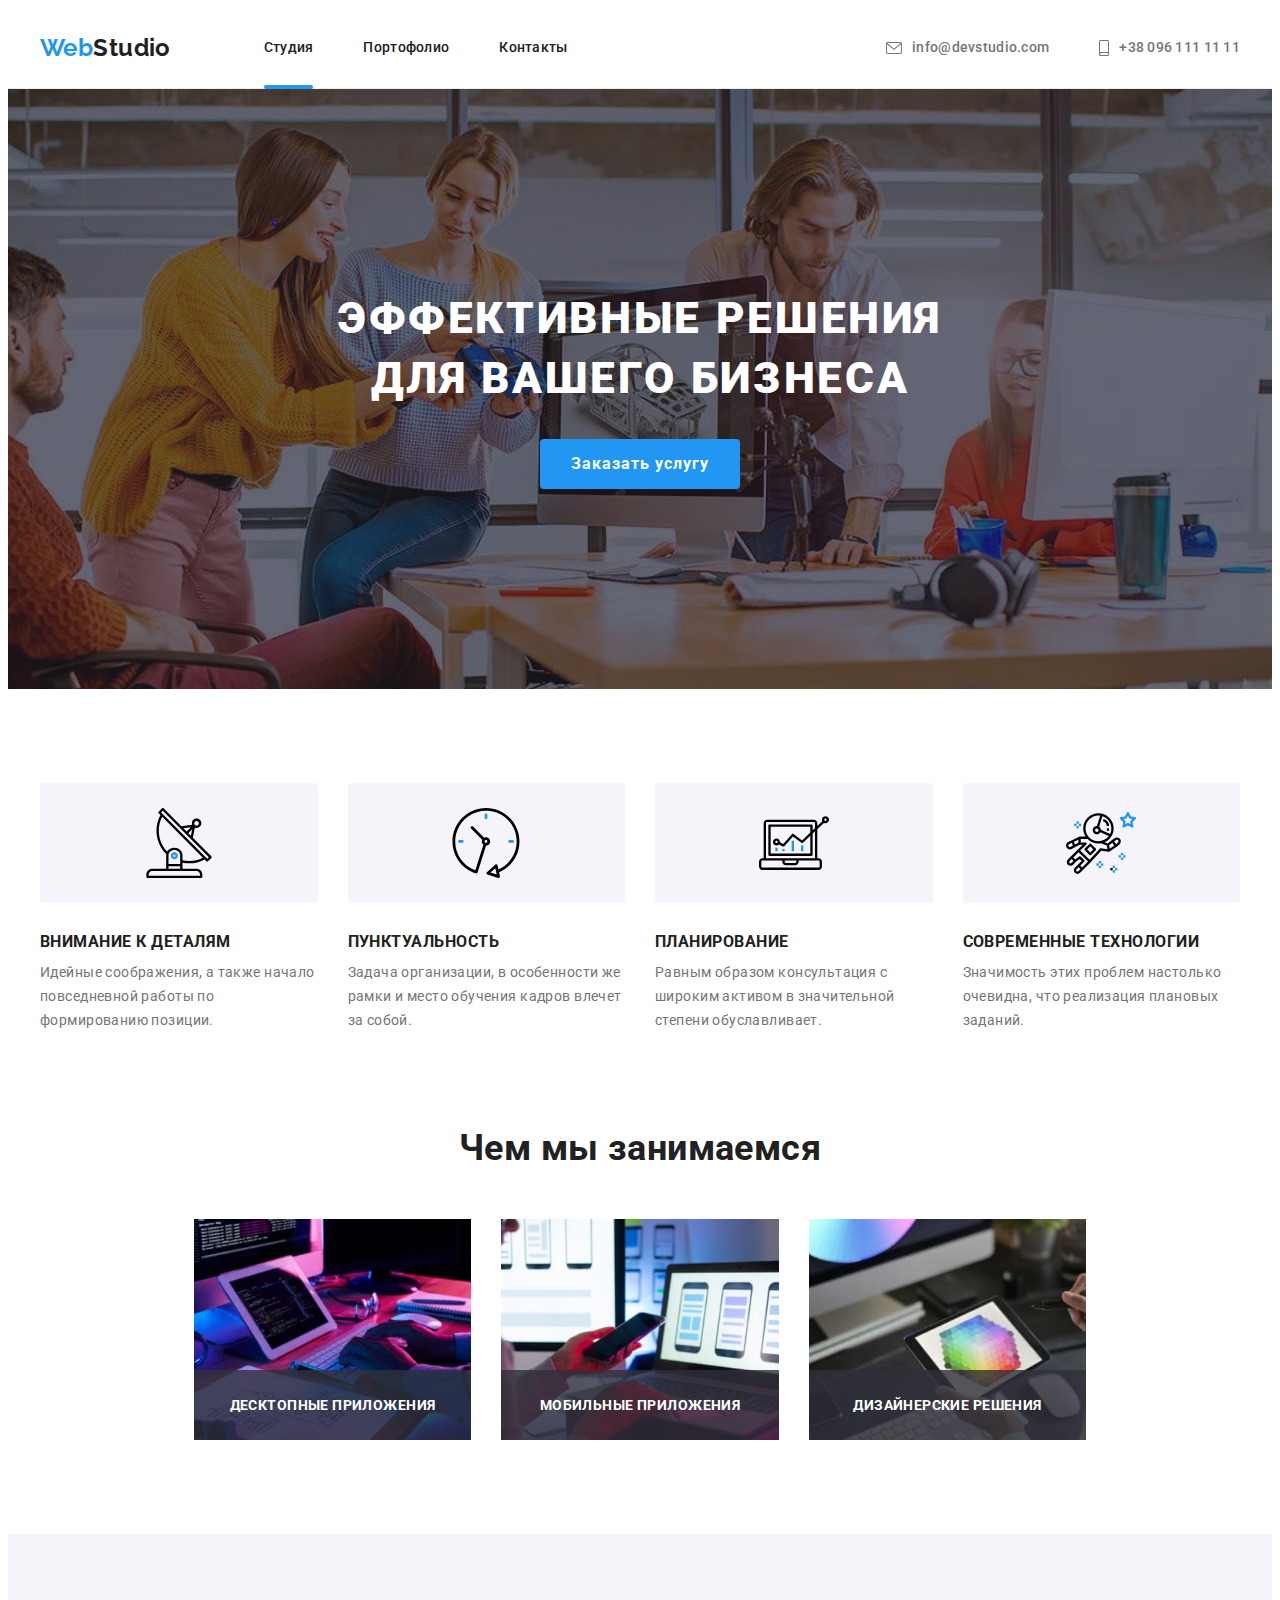
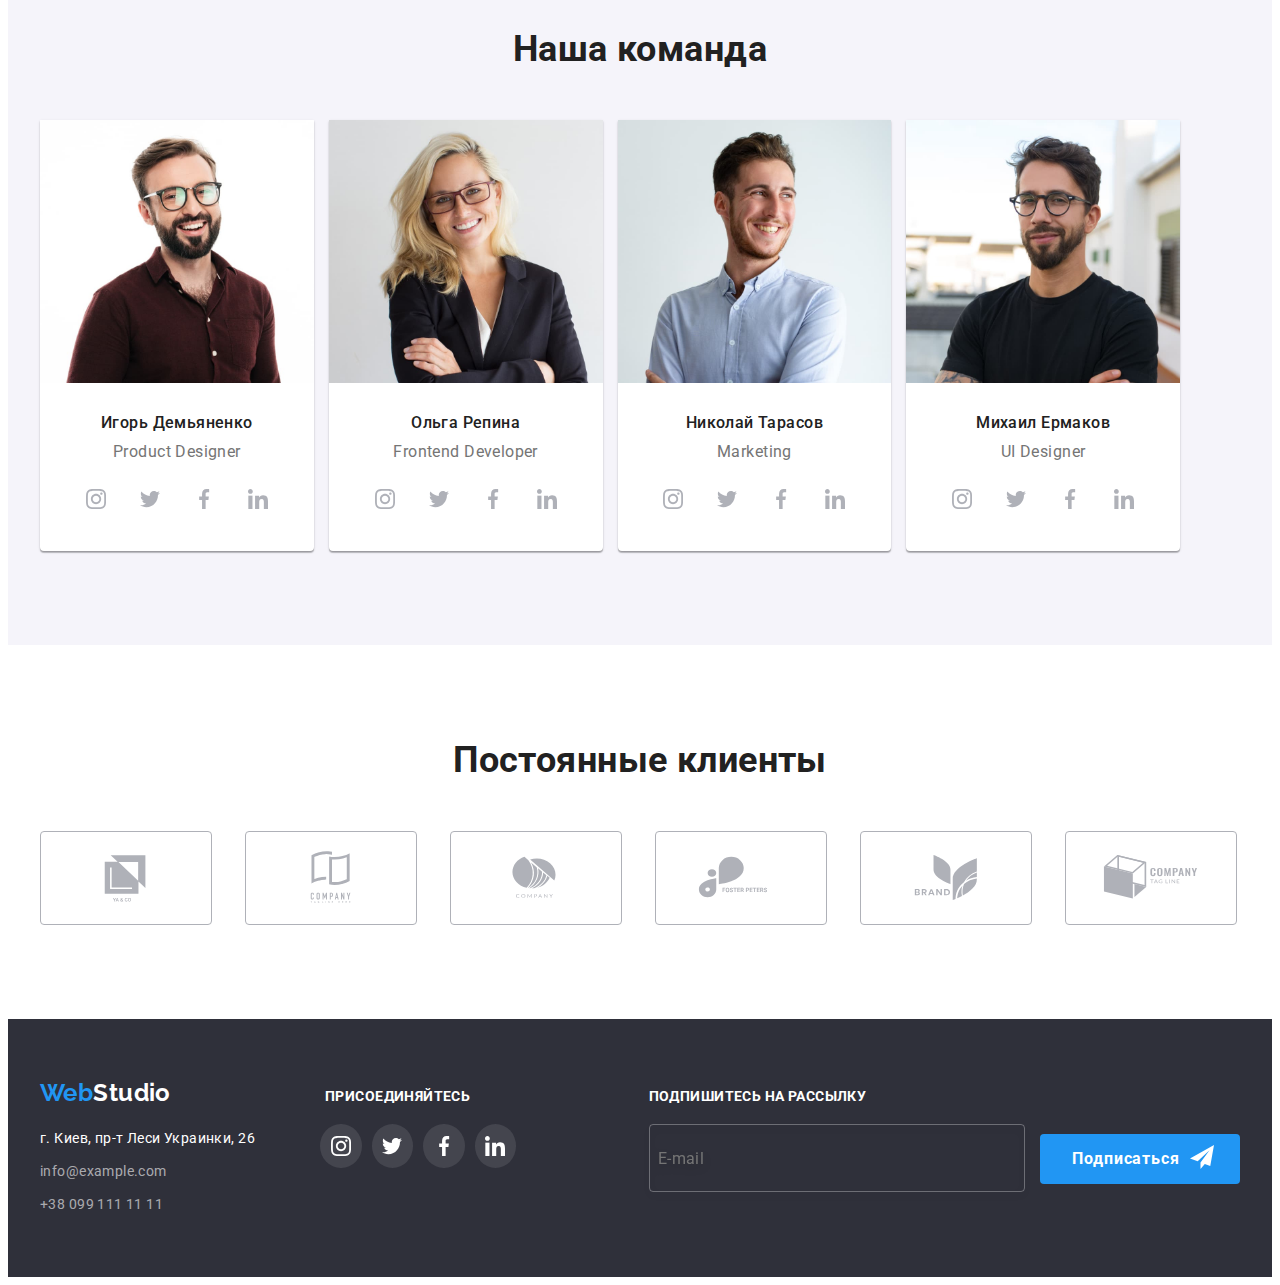
==== commit b5226667: "хедер" ====
--- a/index.html
+++ b/index.html
@@ -30,7 +30,7 @@
           <a href="./index.html" class="link logo_indent--right logo">
             Web<span class="logo--dark">Studio</span>
           </a>
-          <ul class="dis-fl_d dis-fl_a list">
+          <ul class="header_menu-flex list">
             <li class="header_item">
               <a class="header_link link current" href="./index.html">Студия</a>
             </li>
@@ -47,7 +47,7 @@
         <ul class="header_kontacts-flex list">
           <li class="header_kontacts-item header_kontacts-sep">
             <a class="header_link-item link" href="mailto:info@devstudio.com">
-              <svg class="icon" width="16" height="12">
+              <svg class="icon_mail">
                 <use href="./images/sprite6.svg#icon-envelope"></use>
               </svg>
               info@devstudio.com</a
@@ -55,7 +55,7 @@
           </li>
           <li class="header_kontacts-item">
             <a class="header_link-item link" href="tel:+380961111111">
-              <svg class="icon" width="10" height="16">
+              <svg class="icon_tel">
                 <use href="./images/sprite6.svg#icon-smartphone"></use>
               </svg>
               +38 096 111 11 11</a
--- a/css/main.min.css
+++ b/css/main.min.css
@@ -1,2 +1,2 @@
-:root{--primary-title-color: #ffffff;--third-text-color: #ffffff;--background-card: #FFFFFF;--secondary-title-color: #212121;--secondary-text-color: #212121;--primary-text-color: #757575;--accent-color: #2196f3;--filter-button-color: #F5F4FA;--border-color: #ECECEC;--hero-grount: #2F303A;--futer-grount: #2F303A;--hero-button: #188CE8;--portofolio-card-border:#EEEEEE;--hero-bg:#C4C4C4;--clients-color: #AFB1B8}.visually-hidden{position:absolute;width:1px;height:1px;margin:-1px;padding:0;overflow:hidden;border:0;clip:rect(0, 0, 0, 0)}p,h1,h2,h3,h4,h5,h6{margin:0}ul{margin:0;padding-left:0}img{display:block;width:100%;height:auto}button{border-width:0}.link{text-decoration:none;font-family:inherit;font-family:inherit}.list{list-style:none}body{font-family:"Roboto", sans-serif;font-weight:normal;font-size:14px;letter-spacing:0.03em;color:var(--primary-text-color)}.container{width:100%;margin:0 auto;padding-left:15px;padding-right:15px}@media screen and (min-width: 480px){.container{width:480px}}@media screen and (min-width: 768px){.container{width:768px}}@media screen and (min-width: 1200px){.container{width:1200px}}.section{padding-top:60px;padding-bottom:60px}@media screen and (min-width: 1200px){.section{padding-top:94px;padding-bottom:94px}}.section_title{font-weight:700;font-size:36px;line-height:calc(42 / 36);text-align:center;color:var(--secondary-title-color);margin-bottom:50px}.btn{width:200px;height:50px;font-family:inherit;font-weight:700;font-size:16px;line-height:1.87;text-align:center;letter-spacing:0.06em;cursor:pointer;border-radius:4px}.btn_hero{color:var(--third-text-color);background-color:var(--accent-color);transition:color 240ms cubic-bezier(0.4, 0, 0.2, 1),background-color 240ms cubic-bezier(0.4, 0, 0.2, 1)}.btn_hero:hover,.btn_hero:focus{color:var(--third-text-color);background-color:var(--hero-button)}.btn-filtr{font-family:inherit;font-weight:500;font-size:16px;line-height:1.62;text-align:center;cursor:pointer;display:inline-block;padding:6px 22px;border-radius:4px}.btn-filtr_color{color:var(--secondary-text-color);background:var(--filter-button-color);transition:color 240ms cubic-bezier(0.4, 0, 0.2, 1),background-color 240ms cubic-bezier(0.4, 0, 0.2, 1),box-shadow 240ms cubic-bezier(0.4, 0, 0.2, 1)}.btn-filtr_color:hover,.btn-filtr_color:focus,.carrent-btn{color:var(--third-text-color);background-color:var(--accent-color);box-shadow:0px 3px 1px rgba(0,0,0,0.1),0px 1px 2px rgba(0,0,0,0.08),0px 2px 2px rgba(0,0,0,0.12)}.btn-close{position:absolute;right:10px;top:10px;width:30px;height:30px;cursor:pointer;fill:var(--secondary-title-color);border-radius:50%;background:#00000000;border:1px solid rgba(0,0,0,0.1);box-sizing:border-box;padding:0;transition:fill 250ms cubic-bezier(0.4, 0, 0.2, 1)}.btn-close:hover,.btn-close:focus{fill:var(--accent-color)}.btn-close_icon--size{width:18px;height:18px}.logo{font-family:"Raleway", sans-serif;font-weight:700;font-size:26px;line-height:calc(31 / 26);color:var(--accent-color);transition:color 240ms cubic-bezier(0.4, 0, 0.2, 1)}.logo:hover,.logo:focus{color:var(--accent-color)}.logo_indent--right{margin-right:93px}.logo--dark{color:var(--secondary-text-color)}.logo--light{color:var(--primary-title-color)}.dis-fl_d,.btn-close,.hero_container,.whyus_container,.whyus_list,.whyus_item-pkt,.ourteam-socital-list,.clients_list,.clients_link,.section-common_list,.filtr_list,.portofolio_list,.backdrop,.check_text,.check_text span{display:flex}.dis-fl_a,.btn-close,.hero_container,.whyus_item-pkt,.ourteam-socital-list,.clients_link,.backdrop,.check_text,.check_text span{align-items:center}.dis-fl_j,.btn-close,.whyus_item-pkt,.ourteam-socital-list,.clients_link,.filtr_list,.backdrop,.check_text,.check_text span{justify-content:center}.dis-fl_w,.whyus_list,.clients_list,.section-common_list,.filtr_list,.portofolio_list{flex-wrap:wrap}.header{border-bottom:1px solid var(--border-color)}.header_kontacts-flex{display:flex;align-items:center;margin-left:auto}.header_link{display:block;padding-top:32px;padding-bottom:32px;font-weight:500;line-height:1.14;letter-spacing:0.02em;color:var(--secondary-title-color);position:relative;transition:color 240ms cubic-bezier(0.4, 0, 0.2, 1)}.header_link:hover,.header_link:focus,.header_link .current{color:var(--accent-color)}.current::after{content:"";position:absolute;width:100%;height:4px;border-radius:2px;background-color:var(--accent-color);display:block;bottom:-1px}.header_item:not(:last-child){margin-right:50px}.header_kontacts-item{color:var(--primary-text-color)}.header_kontacts-sep:not(:last-child){margin-right:50px}.icon{width:24px;height:24px;margin-right:10px;fill:var(--primary-text-color);transition:fill 240ms cubic-bezier(0.4, 0, 0.2, 1)}.header_link-item:hover .icon,.header_link-item:focus .icon{fill:var(--accent-color)}.header_link-item{display:flex;align-items:center;font-weight:500;line-height:1.14;letter-spacing:0.02em;color:var(--primary-text-color);transition:color 240ms cubic-bezier(0.4, 0, 0.2, 1)}.header_link-item:hover,.header_link-item:focus{color:var(--accent-color)}.hero{background-color:var(--hero-bg);background-image:linear-gradient(to right, rgba(47,48,58,0.4), rgba(47,48,58,0.4)),url(../images/hero-jpeg.jpg);background-repeat:no-repeat;background-position:center;background-size:cover;padding-top:200px;padding-bottom:200px}.hero_container{flex-direction:column}@media screen and (min-width: 1200px){.hero_title{font-weight:900;font-size:44px;line-height:1.36;text-align:center;letter-spacing:0.06em;text-transform:uppercase;color:var(--primary-title-color);width:696px;margin-bottom:30px}}@media screen and (max-width: 480px){.hero_title{font-weight:900;font-size:26px;line-height:calc(42 / 26);text-align:center;letter-spacing:0.06em;text-transform:uppercase;color:var(--primary-title-color);width:360px;margin-bottom:30px}}.whyus_list{justify-content:center;margin-left:-30px;margin-bottom:-30px}@media screen and (max-width: 767px){.whyus_item{flex-basis:100%;margin-left:30px;margin-bottom:30px}}@media screen and (min-width: 768px){.whyus_item{flex-basis:calc(100% / 2 - 30px);margin-left:30px;margin-bottom:30px}}@media screen and (min-width: 1200px){.whyus_item{flex-basis:calc(100% / 4 - 30px);margin-left:30px;margin-bottom:30px}}.whyus_item-pkt{height:120px;background-color:var(--filter-button-color);border-radius:4px;margin-bottom:30px}.whyus_pkt-item{width:70px;height:70px}.whyus_item-header{font-weight:700;line-height:calc(16 / 14);letter-spacing:0.03em;text-transform:uppercase;color:var(--secondary-title-color);margin-bottom:10px}.whyus_item-text{line-height:1.71;color:var(--primary-text-color)}@media screen and (max-width: 1199px){.wedoing-hidden{position:absolute;width:1px;height:1px;margin:-1px;padding:0;overflow:hidden;border:0;clip:rect(0, 0, 0, 0)}}@media screen and (min-width: 1200px){.wedoing{padding-top:0px}.wedoing_list{display:flex;flex-wrap:wrap;justify-content:center;margin-left:-30px;margin-top:-30px}.wedoing_item{flex-basis:calc(100% / 4 - 30px);margin-left:30px;margin-top:30px}.wedoing_item{position:relative}.wedoing_text{position:absolute;bottom:0;width:100%;padding-top:27px;padding-bottom:27px;color:#fff;font-family:Roboto;font-style:normal;font-weight:bold;font-size:14px;line-height:calc(16 / 14);text-align:center;letter-spacing:0.03em;text-transform:uppercase;background:rgba(47,48,58,0.8)}}.ourteam{background:var(--filter-button-color)}.ourteam_list{margin-bottom:-30px}@media screen and (min-width: 768px){.ourteam_list{display:flex;flex-wrap:wrap;margin-left:-15px}}.ourteam_item{margin-bottom:30px}@media screen and (min-width: 768px){.ourteam_item{flex-basis:calc(100% / 2 - 30px);margin-left:15px}}@media screen and (min-width: 1200px){.ourteam_item{flex-basis:calc(100% / 4 - 30px);margin-left:15px}}.ourteam-card{background:var(--background-card);box-shadow:0px 1px 3px rgba(0,0,0,0.12),0px 1px 1px rgba(0,0,0,0.14),0px 2px 1px rgba(0,0,0,0.2);border-radius:0px 0px 4px 4px;display:block;padding-bottom:30px}.ourteam_item-title{font-weight:500;font-size:16px;line-height:calc(19 / 16);text-align:center;color:var(--secondary-title-color);margin-top:30px;margin-bottom:10px}.ourteam_item-text{font-size:16px;line-height:calc(19 / 16);text-align:center;margin-bottom:16px}.ourteam-socital-item+.ourteam-socital-item{margin-left:10px}.ourteam-socital-link{width:44px;height:44px;border-radius:50%;display:block;background-color:var(--primary-title-color);display:flex;align-items:center;justify-content:center;transition:background-color 240ms cubic-bezier(0.4, 0, 0.2, 1)}.ourteam-socital-link:hover,.ourteam-socital-link:focus{background-color:var(--accent-color)}.socital-link-pkt{fill:var(--clients-color);width:20px;height:20px;transition:fill 240ms cubic-bezier(0.4, 0, 0.2, 1)}.ourteam-socital-link:hover .socital-link-pkt,.ourteam-socital-link:focus .socital-link-pkt{fill:var(--primary-title-color)}.clients_list{margin-left:-30px;margin-top:-30px}@media screen and (min-width: 768px){.clients_list{display:flex;flex-wrap:wrap;margin-left:-30px}}.clients_item{flex-basis:calc(100% / 2 - 30px);margin-left:30px;margin-top:30px}@media screen and (min-width: 768px){.clients_item{flex-basis:calc(100% / 3 - 30px);margin-left:30px}}@media screen and (min-width: 1200px){.clients_item{flex-basis:calc(100% / 6 - 30px);margin-left:30px}}.clients_link{width:100%;height:92px;border:1px solid var(--clients-color);border-radius:4px;fill:var(--clients-color);transition:border 240ms cubic-bezier(0.4, 0, 0.2, 1),fill 240ms cubic-bezier(0.4, 0, 0.2, 1)}.clients_link:hover,.clients_link:focus{border:1px solid var(--hero-button);fill:var(--hero-button)}@media screen and (min-width: 480px){.clients_link{width:210px}}@media screen and (min-width: 768px){.clients_link{width:226px}}@media screen and (min-width: 1200px){.clients_link{width:170px}}.clients_icon{width:106px;height:60px}.footer{background:var(--futer-grount);padding-top:60px;padding-bottom:60px}.footer_contact{font-style:inherit}.address{color:var(--third-text-color);line-height:1.71;transition:color 240ms cubic-bezier(0.4, 0, 0.2, 1)}.address:hover,.address:focus{color:var(--accent-color)}.contact{color:rgba(255,255,255,0.6);line-height:1.71;transition:color 240ms cubic-bezier(0.4, 0, 0.2, 1)}.contact:hover,.contact:focus{color:var(--accent-color)}.logo_indent--bottom{display:block;margin-bottom:20px}.footer_item:not(:last-child){display:block;margin-bottom:9px}@media screen and (max-width: 1199px){.footer-section{text-align:center}}@media screen and (min-width: 1200px){.footer-section{display:flex;flex-wrap:wrap;align-items:baseline}}@media screen and (max-width: 1199px){.footer-section_item:not(:last-child){margin-bottom:60px}}@media screen and (min-width: 1200px){.footer-section_item:not(:last-child){margin-right:70px}}.footer-section_item:last-child{margin-left:auto}.section-common_list{align-items:center;justify-content:center;margin-left:-10px;width:206px}@media screen and (max-width: 480px){.section-common_position{margin:0 auto}}.section-common_title{font-weight:700;font-size:14px;text-transform:uppercase;line-height:calc(16 / 14);color:var(--primary-title-color);margin-bottom:20px}.section-common_item{width:44px;height:44px;flex-basis:calc(100% / 4 - 10px)}.section-common_item+.section-common_item{margin-left:10px}.section-common_link{width:100%;height:100%;border-radius:50%;display:block;background-color:rgba(255,255,255,0.1);display:flex;align-items:center;justify-content:center;transition:background-color 240ms cubic-bezier(0.4, 0, 0.2, 1)}.section-common_link:hover,.section-common_link:focus{background-color:var(--accent-color)}.section-common_pkt{fill:var(--primary-title-color);width:20px;height:20px}.footer-mailing_title{font-family:Roboto;font-style:normal;font-weight:bold;font-size:14px;line-height:16px;letter-spacing:0.03em;text-transform:uppercase;color:#ffffff;margin-bottom:20px}.footer-mailing_form{position:relative}@media screen and (max-width: 480px){.footer-mailing_box{width:100%;height:50px;background-color:transparent;border:1px solid rgba(255,255,255,0.3);filter:drop-shadow(0px 4px 4px rgba(0,0,0,0.15));border-radius:4px;padding:8px;font-family:inherit;font-size:16px;line-height:1.25;align-items:center;letter-spacing:0.03em;color:rgba(255,255,255,0.6);margin-bottom:20px}.footer-mailing_box:hover,.footer-mailing_box:focus{border:1px solid var(--accent-color)}}@media screen and (min-width: 1200px){.footer-mailing_box{width:358px;height:50px;background-color:transparent;border:1px solid rgba(255,255,255,0.3);filter:drop-shadow(0px 4px 4px rgba(0,0,0,0.15));border-radius:4px;margin-right:12px;padding:8px;font-family:inherit;font-size:16px;line-height:1.25;align-items:center;letter-spacing:0.03em;color:rgba(255,255,255,0.6)}.footer-mailing_box:hover,.footer-mailing_box:focus{border:1px solid var(--accent-color)}}.footer-mailing_btn{width:200px;height:50px;padding-left:0px;padding-top:10px;padding-right:28px;padding-bottom:10px}.footer-icon_send{width:24px;height:24px;position:absolute;margin-left:10px;margin-top:13px;transform:translateY(-50%);transition:transform 2250ms cubic-bezier(0.4, 0, 0.2, 1)}.footer-icon_send:hover,.footer-icon_send:focus{transform:rotate(25deg) translateX(-45%)}.filtr_list{margin-bottom:50px}.filtr-item:not(:last-child){margin-right:8px}.portofolio_list{margin-left:-30px;margin-top:-30px}.portofolio_item{flex-basis:calc(100% / 3 - 30px);box-sizing:border-box;margin-left:30px;margin-top:30px}.portofolio_link{transition:box-shadow 240ms cubic-bezier(0.4, 0, 0.2, 1)}.portofolio_link:hover,.portofolio_link:focus{display:block;outline:none;box-shadow:0px 1px 1px rgba(0,0,0,0.12),0px 4px 4px rgba(0,0,0,0.06),1px 4px 6px rgba(0,0,0,0.16)}.portofolio_item-title{font-weight:700;font-size:18px;line-height:2;letter-spacing:0.06em;color:var(--secondary-title-color);margin-bottom:4px}.portofolio_item-text{font-size:16px;line-height:1.87;color:var(--primary-text-color)}.portofolio_item-card{padding-left:24px;padding-top:20px;padding-bottom:20px;border:1px solid var(--portofolio-card-border);border-top:0px;box-sizing:border-box}.portofolio_top-wrappter{position:relative;overflow:hidden}.porofolio_top-text{font-weight:400;font-size:18px;line-height:1.56;letter-spacing:0.03em;color:var(--primary-title-color);background-color:rgba(33,150,243,0.9);position:absolute;top:0px;left:0px;height:100%;padding:63px 24px;transform:translateY(100%);transition:transform 240ms cubic-bezier(0.4, 0, 0.2, 1)}.portofolio_link:hover .porofolio_top-text,.portofolio_link:focus .porofolio_top-text{transform:translateY(0)}.backdrop{position:fixed;width:100vw;height:100vh;background-color:rgba(0,0,0,0.2);top:0;transition:opacity 240ms cubic-bezier(0.4, 0, 0.2, 1),visibility 240ms cubic-bezier(0.4, 0, 0.2, 1)}.backdrop.is-hidden{opacity:0;visibility:hidden;pointer-events:none}.backdrop.is-hidden .modal{opacity:0;transform:scale(0)}.modal{width:528px;min-height:581px;background-color:var(--primary-title-color);box-shadow:0px 1px 3px rgba(0,0,0,0.12),0px 1px 1px rgba(0,0,0,0.14),0px 2px 1px rgba(0,0,0,0.2);border-radius:4px;position:relative;opacity:1;transform:scale(1);transition:opacity 250ms cubic-bezier(0.4, 0, 0.2, 1),transform 250ms cubic-bezier(0.4, 0, 0.2, 1);padding:40px}.modal_title{font-size:20px;line-height:calc(23 / 20);font-weight:700;margin-bottom:20px;text-align:center;letter-spacing:0.03em;color:#212121}.modal_field{margin-bottom:10px}.modal_input-label{font-size:12px;line-height:calc(14 / 12);letter-spacing:0.01em;color:#757575;display:block;margin-bottom:4px}.modal_input-wrapper{display:block;position:relative}.modal_input{width:100%;height:45px;border-radius:4px;border:1px solid rgba(33,33,33,0.2);background-color:transparent;padding-left:42px;padding-right:20px;outline:none;color:var(--primary-text-color);transition:border 250ms cubic-bezier(0.4, 0, 0.2, 1)}.modal_input:hover,.modal_input:focus{border:1px solid var(--accent-color)}.modal_input:hover+.input_icon,.modal_input:focus+.input_icon{fill:var(--accent-color)}.input_icon{width:18px;height:18px;position:absolute;left:12px;top:50%;transform:translateY(-50%);transition:fill 250ms cubic-bezier(0.4, 0, 0.2, 1)}.modal_user-commit{width:100%;height:120px;border-radius:4px;border:1px solid rgba(33,33,33,0.2);box-sizing:border-box;background-color:transparent;padding:10px;resize:none;outline:none;transition:border 250ms cubic-bezier(0.4, 0, 0.2, 1);color:var(--primary-text-color)}.modal_user-commit::placeholder{color:rgba(117,117,117,0.5)}.modal_user-commit:hover,.modal_user-commit:focus{border:1px solid var(--accent-color)}.modal_btn{display:block;margin:0 auto}.check_text{font-size:14px;line-height:1.71;letter-spacing:0.03em;color:var(--primary-text-color);margin-bottom:30px}.check_text span{width:16px;height:15px;border:2px solid var(--futer-grount);border-radius:3px;margin-right:8px;transition:background-color 250ms cubic-bezier(0.4, 0, 0.2, 1),border 250ms cubic-bezier(0.4, 0, 0.2, 1)}.modal_checkbox:hover+.check_text span,.modal_checkbox:focus+.check_text span{border:2px solid var(--accent-color)}.modal_checkbox:checked+.check_text span{background-color:var(--accent-color);border:2px solid var(--accent-color)}
+:root{--primary-title-color: #ffffff;--third-text-color: #ffffff;--background-card: #FFFFFF;--secondary-title-color: #212121;--secondary-text-color: #212121;--primary-text-color: #757575;--accent-color: #2196f3;--filter-button-color: #F5F4FA;--border-color: #ECECEC;--hero-grount: #2F303A;--futer-grount: #2F303A;--hero-button: #188CE8;--portofolio-card-border:#EEEEEE;--hero-bg:#C4C4C4;--clients-color: #AFB1B8}.visually-hidden{position:absolute;width:1px;height:1px;margin:-1px;padding:0;overflow:hidden;border:0;clip:rect(0, 0, 0, 0)}p,h1,h2,h3,h4,h5,h6{margin:0}ul{margin:0;padding-left:0}img{display:block;width:100%;height:auto}button{border-width:0}.link{text-decoration:none;font-family:inherit;font-family:inherit}.list{list-style:none}body{font-family:"Roboto", sans-serif;font-weight:normal;font-size:14px;letter-spacing:0.03em;color:var(--primary-text-color)}.container{width:100%;margin:0 auto;padding-left:15px;padding-right:15px}@media screen and (min-width: 480px){.container{width:480px}}@media screen and (min-width: 768px){.container{width:768px}}@media screen and (min-width: 1200px){.container{width:1200px}}.section{padding-top:60px;padding-bottom:60px}@media screen and (min-width: 1200px){.section{padding-top:94px;padding-bottom:94px}}.section_title{font-weight:700;font-size:36px;line-height:calc(42 / 36);text-align:center;color:var(--secondary-title-color);margin-bottom:50px}.btn{width:200px;height:50px;font-family:inherit;font-weight:700;font-size:16px;line-height:1.87;text-align:center;letter-spacing:0.06em;cursor:pointer;border-radius:4px}.btn_hero{color:var(--third-text-color);background-color:var(--accent-color);transition:color 240ms cubic-bezier(0.4, 0, 0.2, 1),background-color 240ms cubic-bezier(0.4, 0, 0.2, 1)}.btn_hero:hover,.btn_hero:focus{color:var(--third-text-color);background-color:var(--hero-button)}.btn-filtr{font-family:inherit;font-weight:500;font-size:16px;line-height:1.62;text-align:center;cursor:pointer;display:inline-block;padding:6px 22px;border-radius:4px}.btn-filtr_color{color:var(--secondary-text-color);background:var(--filter-button-color);transition:color 240ms cubic-bezier(0.4, 0, 0.2, 1),background-color 240ms cubic-bezier(0.4, 0, 0.2, 1),box-shadow 240ms cubic-bezier(0.4, 0, 0.2, 1)}.btn-filtr_color:hover,.btn-filtr_color:focus,.carrent-btn{color:var(--third-text-color);background-color:var(--accent-color);box-shadow:0px 3px 1px rgba(0,0,0,0.1),0px 1px 2px rgba(0,0,0,0.08),0px 2px 2px rgba(0,0,0,0.12)}.btn-close{position:absolute;right:10px;top:10px;width:30px;height:30px;cursor:pointer;fill:var(--secondary-title-color);border-radius:50%;background:#00000000;border:1px solid rgba(0,0,0,0.1);box-sizing:border-box;padding:0;transition:fill 250ms cubic-bezier(0.4, 0, 0.2, 1)}.btn-close:hover,.btn-close:focus{fill:var(--accent-color)}.btn-close_icon--size{width:18px;height:18px}.logo{font-family:"Raleway", sans-serif;font-weight:700;font-size:24px;line-height:calc(28 / 24);color:var(--accent-color);transition:color 240ms cubic-bezier(0.4, 0, 0.2, 1)}.logo:hover,.logo:focus{color:var(--accent-color)}@media screen and (min-width: 1200px){.logo{font-family:"Raleway", sans-serif;font-weight:700;font-size:26px;line-height:calc(31 / 26);color:var(--accent-color);transition:color 240ms cubic-bezier(0.4, 0, 0.2, 1)}.logo:hover,.logo:focus{color:var(--accent-color)}}@media screen and (min-width: 768px){.logo{font-family:"Raleway", sans-serif;font-weight:700;font-size:24px;line-height:calc(28 / 24);color:var(--accent-color);transition:color 240ms cubic-bezier(0.4, 0, 0.2, 1)}.logo:hover,.logo:focus{color:var(--accent-color)}}.logo_indent--right{margin-right:0px}@media screen and (min-width: 1200px){.logo_indent--right{margin-right:93px}}@media screen and (min-width: 480px) and (max-width: 1199px){.logo_indent--right{margin-right:88px}}.logo--dark{color:var(--secondary-text-color)}.logo--light{color:var(--primary-title-color)}.dis-fl_d,.btn-close,.hero_container,.whyus_container,.whyus_list,.whyus_item-pkt,.ourteam-socital-list,.clients_list,.clients_link,.section-common_list,.filtr_list,.portofolio_list,.backdrop,.check_text,.check_text span{display:flex}.dis-fl_a,.btn-close,.hero_container,.whyus_item-pkt,.ourteam-socital-list,.clients_link,.backdrop,.check_text,.check_text span{align-items:center}.dis-fl_j,.btn-close,.whyus_item-pkt,.ourteam-socital-list,.clients_link,.filtr_list,.backdrop,.check_text,.check_text span{justify-content:center}.dis-fl_w,.whyus_list,.clients_list,.section-common_list,.filtr_list,.portofolio_list{flex-wrap:wrap}.dis-fl_w,.whyus_list,.clients_list,.section-common_list,.filtr_list,.portofolio_list{flex-wrap:wrap}.header{border-bottom:1px solid var(--border-color)}@media screen and (min-width: 1200px){.header_menu-flex{display:flex;align-items:center;margin-right:auto}}@media screen and (min-width: 481px) and (max-width: 1199px){.header_menu-flex{display:flex;align-items:center;margin-right:auto}}@media screen and (max-width: 480px){.header_menu-flex{display:none}}@media screen and (min-width: 1200px){.header_kontacts-flex{display:flex;align-items:center;margin-left:auto}}@media screen and (min-width: 481px) and (max-width: 1199px){.header_kontacts-flex{align-items:center;margin-left:auto}}@media screen and (max-width: 480px){.header_kontacts-flex{display:none}}.header_link{display:block;padding-top:32px;padding-bottom:32px;font-weight:500;line-height:1.14;letter-spacing:0.02em;color:var(--secondary-title-color);position:relative;transition:color 240ms cubic-bezier(0.4, 0, 0.2, 1)}.header_link:hover,.header_link:focus,.header_link .current{color:var(--accent-color)}.current::after{content:"";position:absolute;width:100%;height:4px;border-radius:2px;background-color:var(--accent-color);display:block;bottom:-1px}.header_item:not(:last-child){margin-right:50px}.header_kontacts-item{color:var(--primary-text-color)}@media screen and (min-width: 1200px){.header_kontacts-sep:not(:last-child){margin-right:50px}}@media screen and (min-width: 481px) and (max-width: 1199px){.header_kontacts-sep:not(:last-child){margin-bottom:10px}}@media screen and (min-width: 1200px){.icon_mail{width:16px;height:12px;margin-right:10px;fill:var(--primary-text-color);transition:fill 240ms cubic-bezier(0.4, 0, 0.2, 1)}.header_link-item:hover .icon_mail,.header_link-item:focus .icon_mail{fill:var(--accent-color)}}@media screen and (min-width: 481px) and (max-width: 1199px){.icon_mail{width:14px;height:10px;margin-right:8px;fill:var(--primary-text-color);transition:fill 240ms cubic-bezier(0.4, 0, 0.2, 1)}.header_link-item:hover .icon_mail,.header_link-item:focus .icon_mail{fill:var(--accent-color)}}@media screen and (min-width: 1200px){.icon_tel{width:10px;height:16px;margin-right:10px;fill:var(--primary-text-color);transition:fill 240ms cubic-bezier(0.4, 0, 0.2, 1)}.header_link-item:hover .icon_tel,.header_link-item:focus .icon_tel{fill:var(--accent-color)}}@media screen and (min-width: 481px) and (max-width: 1199px){.icon_tel{width:10px;height:14px;margin-right:8px;fill:var(--primary-text-color);transition:fill 240ms cubic-bezier(0.4, 0, 0.2, 1)}.header_link-item:hover .icon_tel,.header_link-item:focus .icon_tel{fill:var(--accent-color)}}.header_link-item{display:flex;align-items:center;font-weight:500;line-height:1.14;letter-spacing:0.02em;color:var(--primary-text-color);transition:color 240ms cubic-bezier(0.4, 0, 0.2, 1)}.header_link-item:hover,.header_link-item:focus{color:var(--accent-color)}.hero{background-color:var(--hero-bg);background-image:linear-gradient(to right, rgba(47,48,58,0.4), rgba(47,48,58,0.4)),url(../images/hero-jpeg.jpg);background-repeat:no-repeat;background-position:center;background-size:cover;padding-top:200px;padding-bottom:200px}.hero_container{flex-direction:column}@media screen and (min-width: 1200px){.hero_title{font-weight:900;font-size:44px;line-height:1.36;text-align:center;letter-spacing:0.06em;text-transform:uppercase;color:var(--primary-title-color);width:696px;margin-bottom:30px}}@media screen and (max-width: 480px){.hero_title{font-weight:900;font-size:26px;line-height:calc(42 / 26);text-align:center;letter-spacing:0.06em;text-transform:uppercase;color:var(--primary-title-color);width:360px;margin-bottom:30px}}.whyus_list{justify-content:center;margin-left:-30px;margin-bottom:-30px}@media screen and (max-width: 767px){.whyus_item{flex-basis:100%;margin-left:30px;margin-bottom:30px}}@media screen and (min-width: 768px){.whyus_item{flex-basis:calc(100% / 2 - 30px);margin-left:30px;margin-bottom:30px}}@media screen and (min-width: 1200px){.whyus_item{flex-basis:calc(100% / 4 - 30px);margin-left:30px;margin-bottom:30px}}.whyus_item-pkt{height:120px;background-color:var(--filter-button-color);border-radius:4px;margin-bottom:30px}.whyus_pkt-item{width:70px;height:70px}.whyus_item-header{font-weight:700;line-height:calc(16 / 14);letter-spacing:0.03em;text-transform:uppercase;color:var(--secondary-title-color);margin-bottom:10px}.whyus_item-text{line-height:1.71;color:var(--primary-text-color)}@media screen and (max-width: 1199px){.wedoing-hidden{position:absolute;width:1px;height:1px;margin:-1px;padding:0;overflow:hidden;border:0;clip:rect(0, 0, 0, 0)}}@media screen and (min-width: 1200px){.wedoing{padding-top:0px}.wedoing_list{display:flex;flex-wrap:wrap;justify-content:center;margin-left:-30px;margin-top:-30px}.wedoing_item{flex-basis:calc(100% / 4 - 30px);margin-left:30px;margin-top:30px}.wedoing_item{position:relative}.wedoing_text{position:absolute;bottom:0;width:100%;padding-top:27px;padding-bottom:27px;color:#fff;font-family:Roboto;font-style:normal;font-weight:bold;font-size:14px;line-height:calc(16 / 14);text-align:center;letter-spacing:0.03em;text-transform:uppercase;background:rgba(47,48,58,0.8)}}.ourteam{background:var(--filter-button-color)}.ourteam_list{margin-bottom:-30px}@media screen and (min-width: 768px){.ourteam_list{display:flex;flex-wrap:wrap;margin-left:-15px}}.ourteam_item{margin-bottom:30px}@media screen and (min-width: 768px){.ourteam_item{flex-basis:calc(100% / 2 - 30px);margin-left:15px}}@media screen and (min-width: 1200px){.ourteam_item{flex-basis:calc(100% / 4 - 30px);margin-left:15px}}.ourteam-card{background:var(--background-card);box-shadow:0px 1px 3px rgba(0,0,0,0.12),0px 1px 1px rgba(0,0,0,0.14),0px 2px 1px rgba(0,0,0,0.2);border-radius:0px 0px 4px 4px;display:block;padding-bottom:30px}.ourteam_item-title{font-weight:500;font-size:16px;line-height:calc(19 / 16);text-align:center;color:var(--secondary-title-color);margin-top:30px;margin-bottom:10px}.ourteam_item-text{font-size:16px;line-height:calc(19 / 16);text-align:center;margin-bottom:16px}.ourteam-socital-item+.ourteam-socital-item{margin-left:10px}.ourteam-socital-link{width:44px;height:44px;border-radius:50%;display:block;background-color:var(--primary-title-color);display:flex;align-items:center;justify-content:center;transition:background-color 240ms cubic-bezier(0.4, 0, 0.2, 1)}.ourteam-socital-link:hover,.ourteam-socital-link:focus{background-color:var(--accent-color)}.socital-link-pkt{fill:var(--clients-color);width:20px;height:20px;transition:fill 240ms cubic-bezier(0.4, 0, 0.2, 1)}.ourteam-socital-link:hover .socital-link-pkt,.ourteam-socital-link:focus .socital-link-pkt{fill:var(--primary-title-color)}.clients_list{margin-left:-30px;margin-top:-30px}@media screen and (min-width: 768px){.clients_list{display:flex;flex-wrap:wrap;margin-left:-30px}}.clients_item{flex-basis:calc(100% / 2 - 30px);margin-left:30px;margin-top:30px}@media screen and (min-width: 768px){.clients_item{flex-basis:calc(100% / 3 - 30px);margin-left:30px}}@media screen and (min-width: 1200px){.clients_item{flex-basis:calc(100% / 6 - 30px);margin-left:30px}}.clients_link{width:100%;height:92px;border:1px solid var(--clients-color);border-radius:4px;fill:var(--clients-color);transition:border 240ms cubic-bezier(0.4, 0, 0.2, 1),fill 240ms cubic-bezier(0.4, 0, 0.2, 1)}.clients_link:hover,.clients_link:focus{border:1px solid var(--hero-button);fill:var(--hero-button)}@media screen and (min-width: 480px){.clients_link{width:210px}}@media screen and (min-width: 768px){.clients_link{width:226px}}@media screen and (min-width: 1200px){.clients_link{width:170px}}.clients_icon{width:106px;height:60px}.footer{background:var(--futer-grount);padding-top:60px;padding-bottom:60px}.footer_contact{font-style:inherit}.address{color:var(--third-text-color);line-height:1.71;transition:color 240ms cubic-bezier(0.4, 0, 0.2, 1)}.address:hover,.address:focus{color:var(--accent-color)}.contact{color:rgba(255,255,255,0.6);line-height:1.71;transition:color 240ms cubic-bezier(0.4, 0, 0.2, 1)}.contact:hover,.contact:focus{color:var(--accent-color)}.logo_indent--bottom{display:block;margin-bottom:20px}.footer_item:not(:last-child){display:block;margin-bottom:9px}@media screen and (max-width: 1199px){.footer-section{text-align:center}}@media screen and (min-width: 1200px){.footer-section{display:flex;flex-wrap:wrap;align-items:baseline}}@media screen and (max-width: 1199px){.footer-section_item:not(:last-child){margin-bottom:60px}}@media screen and (min-width: 1200px){.footer-section_item:not(:last-child){margin-right:70px}}.footer-section_item:last-child{margin-left:auto}.section-common_list{align-items:center;justify-content:center;margin-left:-10px;width:206px}@media screen and (max-width: 480px){.section-common_position{margin:0 auto}}.section-common_title{font-weight:700;font-size:14px;text-transform:uppercase;line-height:calc(16 / 14);color:var(--primary-title-color);margin-bottom:20px}.section-common_item{width:44px;height:44px;flex-basis:calc(100% / 4 - 10px)}.section-common_item+.section-common_item{margin-left:10px}.section-common_link{width:100%;height:100%;border-radius:50%;display:block;background-color:rgba(255,255,255,0.1);display:flex;align-items:center;justify-content:center;transition:background-color 240ms cubic-bezier(0.4, 0, 0.2, 1)}.section-common_link:hover,.section-common_link:focus{background-color:var(--accent-color)}.section-common_pkt{fill:var(--primary-title-color);width:20px;height:20px}.footer-mailing_title{font-family:Roboto;font-style:normal;font-weight:bold;font-size:14px;line-height:16px;letter-spacing:0.03em;text-transform:uppercase;color:#ffffff;margin-bottom:20px}.footer-mailing_form{position:relative}@media screen and (max-width: 480px){.footer-mailing_box{width:100%;height:50px;background-color:transparent;border:1px solid rgba(255,255,255,0.3);filter:drop-shadow(0px 4px 4px rgba(0,0,0,0.15));border-radius:4px;padding:8px;font-family:inherit;font-size:16px;line-height:1.25;align-items:center;letter-spacing:0.03em;color:rgba(255,255,255,0.6);margin-bottom:20px}.footer-mailing_box:hover,.footer-mailing_box:focus{border:1px solid var(--accent-color)}}@media screen and (min-width: 1200px){.footer-mailing_box{width:358px;height:50px;background-color:transparent;border:1px solid rgba(255,255,255,0.3);filter:drop-shadow(0px 4px 4px rgba(0,0,0,0.15));border-radius:4px;margin-right:12px;padding:8px;font-family:inherit;font-size:16px;line-height:1.25;align-items:center;letter-spacing:0.03em;color:rgba(255,255,255,0.6)}.footer-mailing_box:hover,.footer-mailing_box:focus{border:1px solid var(--accent-color)}}.footer-mailing_btn{width:200px;height:50px;padding-left:0px;padding-top:10px;padding-right:28px;padding-bottom:10px}.footer-icon_send{width:24px;height:24px;position:absolute;margin-left:10px;margin-top:13px;transform:translateY(-50%);transition:transform 2250ms cubic-bezier(0.4, 0, 0.2, 1)}.footer-icon_send:hover,.footer-icon_send:focus{transform:rotate(25deg) translateX(-45%)}.filtr_list{margin-bottom:50px}.filtr-item:not(:last-child){margin-right:8px}.portofolio_list{margin-left:-30px;margin-top:-30px}.portofolio_item{flex-basis:calc(100% / 3 - 30px);box-sizing:border-box;margin-left:30px;margin-top:30px}.portofolio_link{transition:box-shadow 240ms cubic-bezier(0.4, 0, 0.2, 1)}.portofolio_link:hover,.portofolio_link:focus{display:block;outline:none;box-shadow:0px 1px 1px rgba(0,0,0,0.12),0px 4px 4px rgba(0,0,0,0.06),1px 4px 6px rgba(0,0,0,0.16)}.portofolio_item-title{font-weight:700;font-size:18px;line-height:2;letter-spacing:0.06em;color:var(--secondary-title-color);margin-bottom:4px}.portofolio_item-text{font-size:16px;line-height:1.87;color:var(--primary-text-color)}.portofolio_item-card{padding-left:24px;padding-top:20px;padding-bottom:20px;border:1px solid var(--portofolio-card-border);border-top:0px;box-sizing:border-box}.portofolio_top-wrappter{position:relative;overflow:hidden}.porofolio_top-text{font-weight:400;font-size:18px;line-height:1.56;letter-spacing:0.03em;color:var(--primary-title-color);background-color:rgba(33,150,243,0.9);position:absolute;top:0px;left:0px;height:100%;padding:63px 24px;transform:translateY(100%);transition:transform 240ms cubic-bezier(0.4, 0, 0.2, 1)}.portofolio_link:hover .porofolio_top-text,.portofolio_link:focus .porofolio_top-text{transform:translateY(0)}.backdrop{position:fixed;width:100vw;height:100vh;background-color:rgba(0,0,0,0.2);top:0;transition:opacity 240ms cubic-bezier(0.4, 0, 0.2, 1),visibility 240ms cubic-bezier(0.4, 0, 0.2, 1)}.backdrop.is-hidden{opacity:0;visibility:hidden;pointer-events:none}.backdrop.is-hidden .modal{opacity:0;transform:scale(0)}.modal{width:528px;min-height:581px;background-color:var(--primary-title-color);box-shadow:0px 1px 3px rgba(0,0,0,0.12),0px 1px 1px rgba(0,0,0,0.14),0px 2px 1px rgba(0,0,0,0.2);border-radius:4px;position:relative;opacity:1;transform:scale(1);transition:opacity 250ms cubic-bezier(0.4, 0, 0.2, 1),transform 250ms cubic-bezier(0.4, 0, 0.2, 1);padding:40px}.modal_title{font-size:20px;line-height:calc(23 / 20);font-weight:700;margin-bottom:20px;text-align:center;letter-spacing:0.03em;color:#212121}.modal_field{margin-bottom:10px}.modal_input-label{font-size:12px;line-height:calc(14 / 12);letter-spacing:0.01em;color:#757575;display:block;margin-bottom:4px}.modal_input-wrapper{display:block;position:relative}.modal_input{width:100%;height:45px;border-radius:4px;border:1px solid rgba(33,33,33,0.2);background-color:transparent;padding-left:42px;padding-right:20px;outline:none;color:var(--primary-text-color);transition:border 250ms cubic-bezier(0.4, 0, 0.2, 1)}.modal_input:hover,.modal_input:focus{border:1px solid var(--accent-color)}.modal_input:hover+.input_icon,.modal_input:focus+.input_icon{fill:var(--accent-color)}.input_icon{width:18px;height:18px;position:absolute;left:12px;top:50%;transform:translateY(-50%);transition:fill 250ms cubic-bezier(0.4, 0, 0.2, 1)}.modal_user-commit{width:100%;height:120px;border-radius:4px;border:1px solid rgba(33,33,33,0.2);box-sizing:border-box;background-color:transparent;padding:10px;resize:none;outline:none;transition:border 250ms cubic-bezier(0.4, 0, 0.2, 1);color:var(--primary-text-color)}.modal_user-commit::placeholder{color:rgba(117,117,117,0.5)}.modal_user-commit:hover,.modal_user-commit:focus{border:1px solid var(--accent-color)}.modal_btn{display:block;margin:0 auto}.check_text{font-size:14px;line-height:1.71;letter-spacing:0.03em;color:var(--primary-text-color);margin-bottom:30px}.check_text span{width:16px;height:15px;border:2px solid var(--futer-grount);border-radius:3px;margin-right:8px;transition:background-color 250ms cubic-bezier(0.4, 0, 0.2, 1),border 250ms cubic-bezier(0.4, 0, 0.2, 1)}.modal_checkbox:hover+.check_text span,.modal_checkbox:focus+.check_text span{border:2px solid var(--accent-color)}.modal_checkbox:checked+.check_text span{background-color:var(--accent-color);border:2px solid var(--accent-color)}
 /*# sourceMappingURL=main.min.css.map */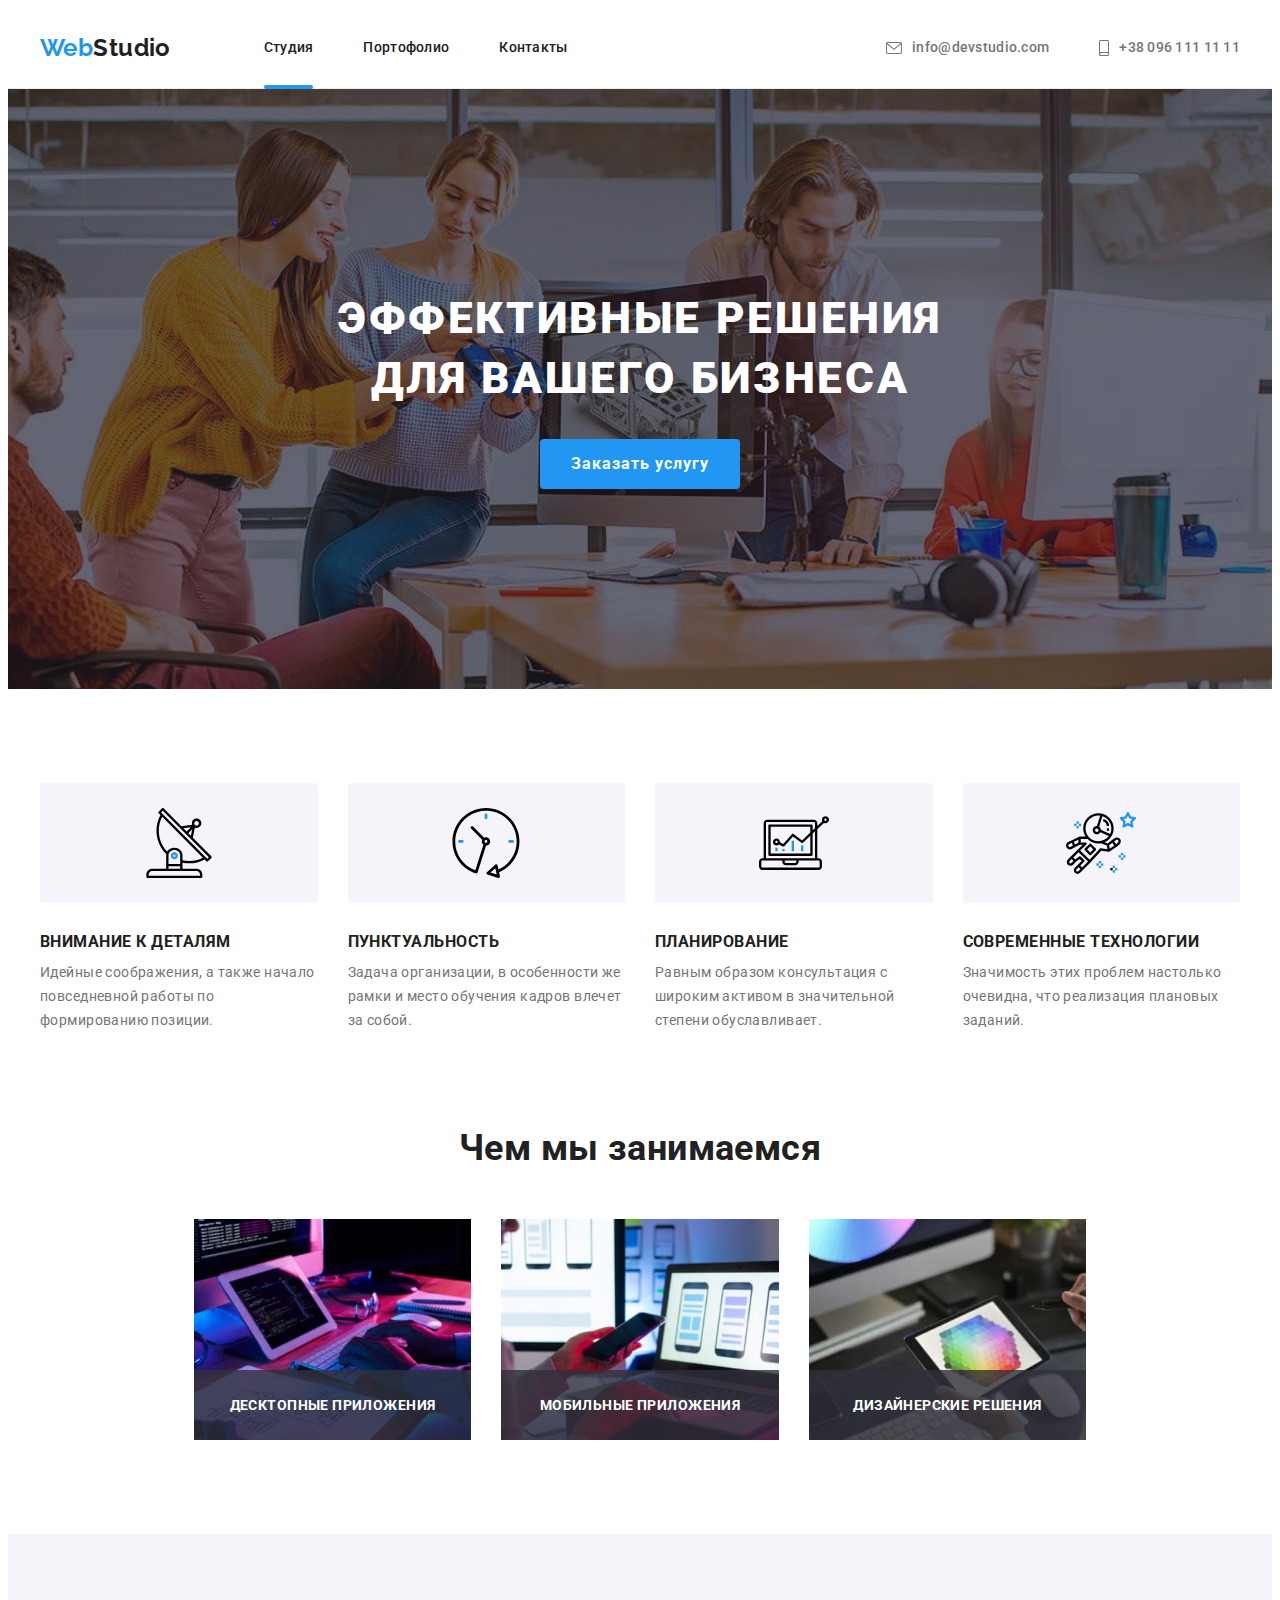
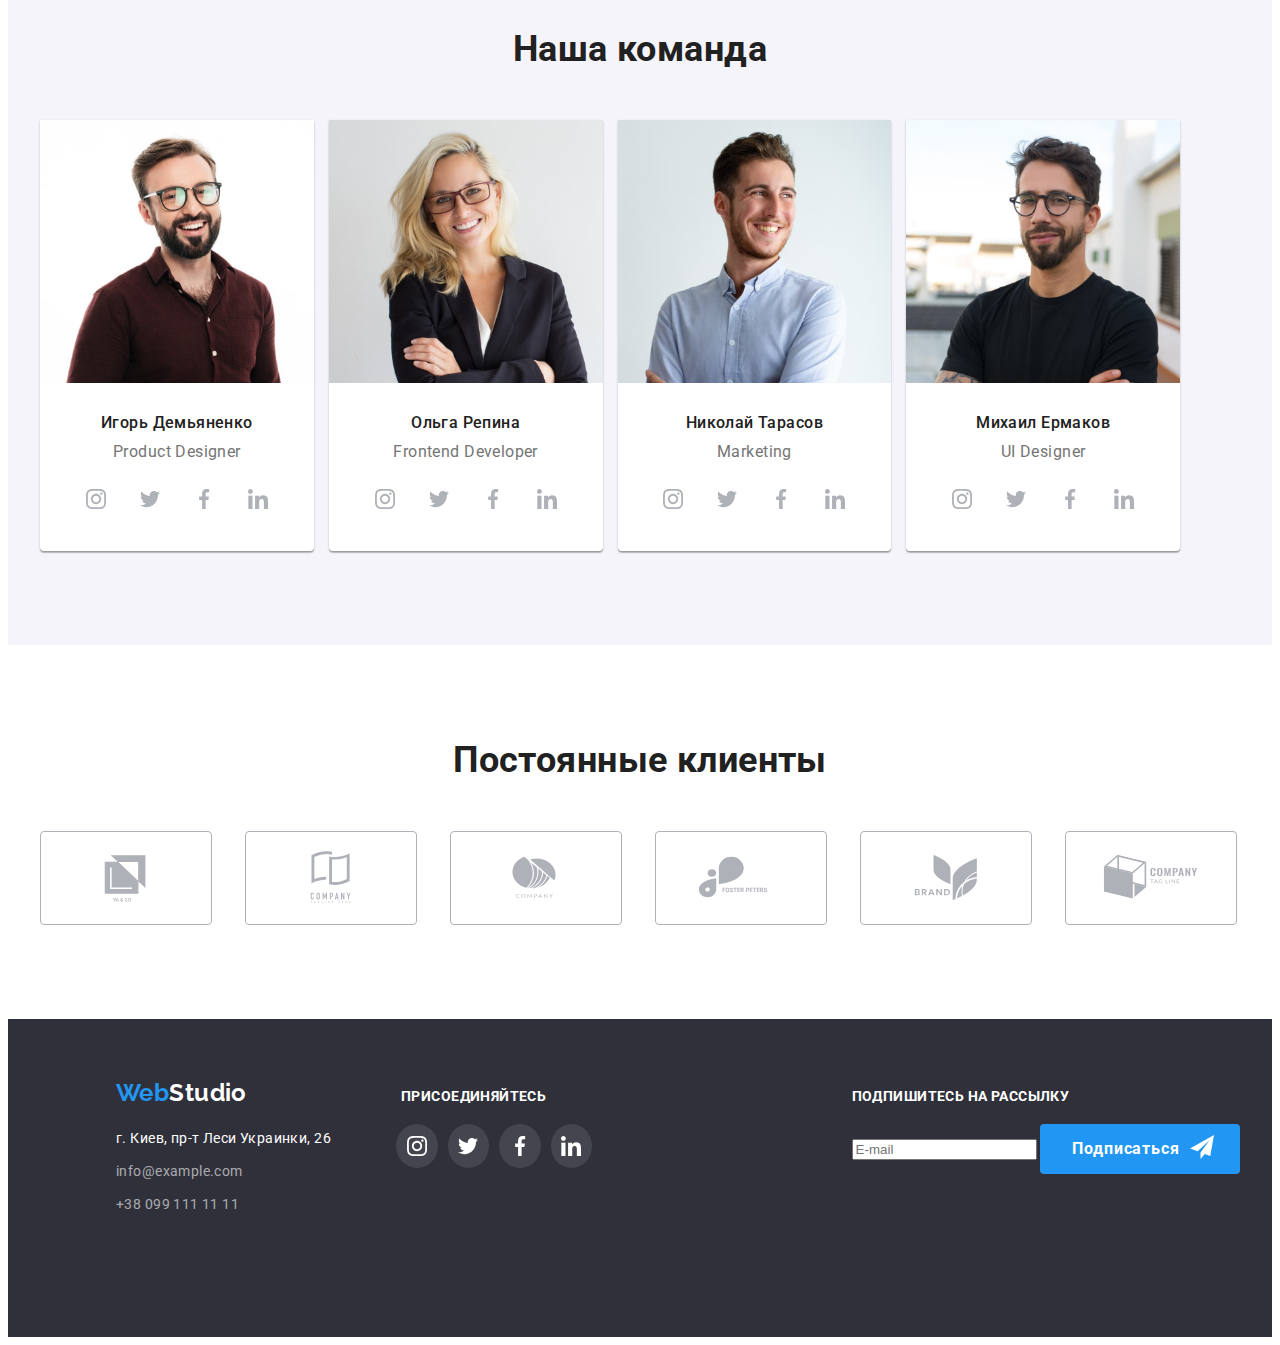
==== commit 9cdffebe: "э Эгипту" ====
--- a/index.html
+++ b/index.html
@@ -411,66 +411,68 @@
     <footer class="footer">
       <div class="container">
         <div class="footer-section">
-          <div class="footer-section_item">
-            <a href="./index.html" class="link logo_indent--bottom logo"
-              >Web<span class="logo--light">Studio</span>
-            </a>
-            <address class="footer_contact">
-              <ul class="footer-list list">
-                <li class="footer_item">
-                  <a
-                    class="link address"
-                    href="https://goo.gl/maps/CdvJLRiEL6Q8Smko8"
-                    target="blank"
-                    rel="noreferrer noopener"
-                    >г. Киев, пр-т Леси Украинки, 26</a
-                  >
+          <div class="footer-section_tablet">
+            <div class="footer-section_item">
+              <a href="./index.html" class="link logo_indent--bottom logo"
+                >Web<span class="logo--light">Studio</span>
+              </a>
+              <address class="footer_contact">
+                <ul class="footer-list list">
+                  <li class="footer_item">
+                    <a
+                      class="link address"
+                      href="https://goo.gl/maps/CdvJLRiEL6Q8Smko8"
+                      target="blank"
+                      rel="noreferrer noopener"
+                      >г. Киев, пр-т Леси Украинки, 26</a
+                    >
+                  </li>
+                  <li class="footer_item">
+                    <a class="link contact" href="mailto:info@example.com"
+                      >info@example.com</a
+                    >
+                  </li>
+                  <li class="footer_item">
+                    <a class="link contact" href="tel:+380991111111"
+                      >+38 099 111 11 11</a
+                    >
+                  </li>
+                </ul>
+              </address>
+            </div>
+            <div class="footer-section_item">
+              <h2 class="section-common_title">присоединяйтесь</h2>
+              <ul class="section-common_list list section-common_position">
+                <li class="section-common_item">
+                  <a class="section-common_link link" href="">
+                    <svg class="section-common_pkt">
+                      <use href="./images/sprite6.svg#icon-instagram"></use>
+                    </svg>
+                  </a>
                 </li>
-                <li class="footer_item">
-                  <a class="link contact" href="mailto:info@example.com"
-                    >info@example.com</a
-                  >
+                <li class="section-common_item">
+                  <a class="section-common_link link" href="">
+                    <svg class="section-common_pkt">
+                      <use href="./images/sprite6.svg#icon-twitter"></use>
+                    </svg>
+                  </a>
                 </li>
-                <li class="footer_item">
-                  <a class="link contact" href="tel:+380991111111"
-                    >+38 099 111 11 11</a
-                  >
+                <li class="section-common_item">
+                  <a class="section-common_link link" href="">
+                    <svg class="section-common_pkt">
+                      <use href="./images/sprite6.svg#icon-facebook"></use>
+                    </svg>
+                  </a>
+                </li>
+                <li class="section-common_item">
+                  <a class="section-common_link link" href="">
+                    <svg class="section-common_pkt">
+                      <use href="./images/sprite6.svg#icon-linkedin "></use>
+                    </svg>
+                  </a>
                 </li>
               </ul>
-            </address>
-          </div>
-          <div class="footer-section_item">
-            <h2 class="section-common_title">присоединяйтесь</h2>
-            <ul class="section-common_list list section-common_position">
-              <li class="section-common_item">
-                <a class="section-common_link link" href="">
-                  <svg class="section-common_pkt">
-                    <use href="./images/sprite6.svg#icon-instagram"></use>
-                  </svg>
-                </a>
-              </li>
-              <li class="section-common_item">
-                <a class="section-common_link link" href="">
-                  <svg class="section-common_pkt">
-                    <use href="./images/sprite6.svg#icon-twitter"></use>
-                  </svg>
-                </a>
-              </li>
-              <li class="section-common_item">
-                <a class="section-common_link link" href="">
-                  <svg class="section-common_pkt">
-                    <use href="./images/sprite6.svg#icon-facebook"></use>
-                  </svg>
-                </a>
-              </li>
-              <li class="section-common_item">
-                <a class="section-common_link link" href="">
-                  <svg class="section-common_pkt">
-                    <use href="./images/sprite6.svg#icon-linkedin "></use>
-                  </svg>
-                </a>
-              </li>
-            </ul>
+            </div>
           </div>
           <div class="footer-section_item">
             <h2 class="footer-mailing_title">Подпишитесь на рассылку</h2>
@@ -485,10 +487,11 @@
               </label>
               <button type="submit" class="btn btn_hero footer-mailing_btn">
                 Подписаться
-              <!-- </button> -->
-              <svg class="footer-icon_send">
-                <use href="./images/icons.svg#icon-send"></use>
-              </svg></button>
+                <!-- </button> -->
+                <svg class="footer-icon_send">
+                  <use href="./images/icons.svg#icon-send"></use>
+                </svg>
+              </button>
             </form>
           </div>
         </div>
--- a/css/main.min.css
+++ b/css/main.min.css
@@ -1,2 +1,2 @@
-:root{--primary-title-color: #ffffff;--third-text-color: #ffffff;--background-card: #FFFFFF;--secondary-title-color: #212121;--secondary-text-color: #212121;--primary-text-color: #757575;--accent-color: #2196f3;--filter-button-color: #F5F4FA;--border-color: #ECECEC;--hero-grount: #2F303A;--futer-grount: #2F303A;--hero-button: #188CE8;--portofolio-card-border:#EEEEEE;--hero-bg:#C4C4C4;--clients-color: #AFB1B8}.visually-hidden{position:absolute;width:1px;height:1px;margin:-1px;padding:0;overflow:hidden;border:0;clip:rect(0, 0, 0, 0)}p,h1,h2,h3,h4,h5,h6{margin:0}ul{margin:0;padding-left:0}img{display:block;width:100%;height:auto}button{border-width:0}.link{text-decoration:none;font-family:inherit;font-family:inherit}.list{list-style:none}body{font-family:"Roboto", sans-serif;font-weight:normal;font-size:14px;letter-spacing:0.03em;color:var(--primary-text-color)}.container{width:100%;margin:0 auto;padding-left:15px;padding-right:15px}@media screen and (min-width: 480px){.container{width:480px}}@media screen and (min-width: 768px){.container{width:768px}}@media screen and (min-width: 1200px){.container{width:1200px}}.section{padding-top:60px;padding-bottom:60px}@media screen and (min-width: 1200px){.section{padding-top:94px;padding-bottom:94px}}.section_title{font-weight:700;font-size:36px;line-height:calc(42 / 36);text-align:center;color:var(--secondary-title-color);margin-bottom:50px}.btn{width:200px;height:50px;font-family:inherit;font-weight:700;font-size:16px;line-height:1.87;text-align:center;letter-spacing:0.06em;cursor:pointer;border-radius:4px}.btn_hero{color:var(--third-text-color);background-color:var(--accent-color);transition:color 240ms cubic-bezier(0.4, 0, 0.2, 1),background-color 240ms cubic-bezier(0.4, 0, 0.2, 1)}.btn_hero:hover,.btn_hero:focus{color:var(--third-text-color);background-color:var(--hero-button)}.btn-filtr{font-family:inherit;font-weight:500;font-size:16px;line-height:1.62;text-align:center;cursor:pointer;display:inline-block;padding:6px 22px;border-radius:4px}.btn-filtr_color{color:var(--secondary-text-color);background:var(--filter-button-color);transition:color 240ms cubic-bezier(0.4, 0, 0.2, 1),background-color 240ms cubic-bezier(0.4, 0, 0.2, 1),box-shadow 240ms cubic-bezier(0.4, 0, 0.2, 1)}.btn-filtr_color:hover,.btn-filtr_color:focus,.carrent-btn{color:var(--third-text-color);background-color:var(--accent-color);box-shadow:0px 3px 1px rgba(0,0,0,0.1),0px 1px 2px rgba(0,0,0,0.08),0px 2px 2px rgba(0,0,0,0.12)}.btn-close{position:absolute;right:10px;top:10px;width:30px;height:30px;cursor:pointer;fill:var(--secondary-title-color);border-radius:50%;background:#00000000;border:1px solid rgba(0,0,0,0.1);box-sizing:border-box;padding:0;transition:fill 250ms cubic-bezier(0.4, 0, 0.2, 1)}.btn-close:hover,.btn-close:focus{fill:var(--accent-color)}.btn-close_icon--size{width:18px;height:18px}.logo{font-family:"Raleway", sans-serif;font-weight:700;font-size:24px;line-height:calc(28 / 24);color:var(--accent-color);transition:color 240ms cubic-bezier(0.4, 0, 0.2, 1)}.logo:hover,.logo:focus{color:var(--accent-color)}@media screen and (min-width: 1200px){.logo{font-family:"Raleway", sans-serif;font-weight:700;font-size:26px;line-height:calc(31 / 26);color:var(--accent-color);transition:color 240ms cubic-bezier(0.4, 0, 0.2, 1)}.logo:hover,.logo:focus{color:var(--accent-color)}}@media screen and (min-width: 768px){.logo{font-family:"Raleway", sans-serif;font-weight:700;font-size:24px;line-height:calc(28 / 24);color:var(--accent-color);transition:color 240ms cubic-bezier(0.4, 0, 0.2, 1)}.logo:hover,.logo:focus{color:var(--accent-color)}}.logo_indent--right{margin-right:0px}@media screen and (min-width: 1200px){.logo_indent--right{margin-right:93px}}@media screen and (min-width: 480px) and (max-width: 1199px){.logo_indent--right{margin-right:88px}}.logo--dark{color:var(--secondary-text-color)}.logo--light{color:var(--primary-title-color)}.dis-fl_d,.btn-close,.hero_container,.whyus_container,.whyus_list,.whyus_item-pkt,.ourteam-socital-list,.clients_list,.clients_link,.section-common_list,.filtr_list,.portofolio_list,.backdrop,.check_text,.check_text span{display:flex}.dis-fl_a,.btn-close,.hero_container,.whyus_item-pkt,.ourteam-socital-list,.clients_link,.backdrop,.check_text,.check_text span{align-items:center}.dis-fl_j,.btn-close,.whyus_item-pkt,.ourteam-socital-list,.clients_link,.filtr_list,.backdrop,.check_text,.check_text span{justify-content:center}.dis-fl_w,.whyus_list,.clients_list,.section-common_list,.filtr_list,.portofolio_list{flex-wrap:wrap}.dis-fl_w,.whyus_list,.clients_list,.section-common_list,.filtr_list,.portofolio_list{flex-wrap:wrap}.header{border-bottom:1px solid var(--border-color)}@media screen and (min-width: 1200px){.header_menu-flex{display:flex;align-items:center;margin-right:auto}}@media screen and (min-width: 481px) and (max-width: 1199px){.header_menu-flex{display:flex;align-items:center;margin-right:auto}}@media screen and (max-width: 480px){.header_menu-flex{display:none}}@media screen and (min-width: 1200px){.header_kontacts-flex{display:flex;align-items:center;margin-left:auto}}@media screen and (min-width: 481px) and (max-width: 1199px){.header_kontacts-flex{align-items:center;margin-left:auto}}@media screen and (max-width: 480px){.header_kontacts-flex{display:none}}.header_link{display:block;padding-top:32px;padding-bottom:32px;font-weight:500;line-height:1.14;letter-spacing:0.02em;color:var(--secondary-title-color);position:relative;transition:color 240ms cubic-bezier(0.4, 0, 0.2, 1)}.header_link:hover,.header_link:focus,.header_link .current{color:var(--accent-color)}.current::after{content:"";position:absolute;width:100%;height:4px;border-radius:2px;background-color:var(--accent-color);display:block;bottom:-1px}.header_item:not(:last-child){margin-right:50px}.header_kontacts-item{color:var(--primary-text-color)}@media screen and (min-width: 1200px){.header_kontacts-sep:not(:last-child){margin-right:50px}}@media screen and (min-width: 481px) and (max-width: 1199px){.header_kontacts-sep:not(:last-child){margin-bottom:10px}}@media screen and (min-width: 1200px){.icon_mail{width:16px;height:12px;margin-right:10px;fill:var(--primary-text-color);transition:fill 240ms cubic-bezier(0.4, 0, 0.2, 1)}.header_link-item:hover .icon_mail,.header_link-item:focus .icon_mail{fill:var(--accent-color)}}@media screen and (min-width: 481px) and (max-width: 1199px){.icon_mail{width:14px;height:10px;margin-right:8px;fill:var(--primary-text-color);transition:fill 240ms cubic-bezier(0.4, 0, 0.2, 1)}.header_link-item:hover .icon_mail,.header_link-item:focus .icon_mail{fill:var(--accent-color)}}@media screen and (min-width: 1200px){.icon_tel{width:10px;height:16px;margin-right:10px;fill:var(--primary-text-color);transition:fill 240ms cubic-bezier(0.4, 0, 0.2, 1)}.header_link-item:hover .icon_tel,.header_link-item:focus .icon_tel{fill:var(--accent-color)}}@media screen and (min-width: 481px) and (max-width: 1199px){.icon_tel{width:10px;height:14px;margin-right:8px;fill:var(--primary-text-color);transition:fill 240ms cubic-bezier(0.4, 0, 0.2, 1)}.header_link-item:hover .icon_tel,.header_link-item:focus .icon_tel{fill:var(--accent-color)}}.header_link-item{display:flex;align-items:center;font-weight:500;line-height:1.14;letter-spacing:0.02em;color:var(--primary-text-color);transition:color 240ms cubic-bezier(0.4, 0, 0.2, 1)}.header_link-item:hover,.header_link-item:focus{color:var(--accent-color)}.hero{background-color:var(--hero-bg);background-image:linear-gradient(to right, rgba(47,48,58,0.4), rgba(47,48,58,0.4)),url(../images/hero-jpeg.jpg);background-repeat:no-repeat;background-position:center;background-size:cover;padding-top:200px;padding-bottom:200px}.hero_container{flex-direction:column}@media screen and (min-width: 1200px){.hero_title{font-weight:900;font-size:44px;line-height:1.36;text-align:center;letter-spacing:0.06em;text-transform:uppercase;color:var(--primary-title-color);width:696px;margin-bottom:30px}}@media screen and (max-width: 480px){.hero_title{font-weight:900;font-size:26px;line-height:calc(42 / 26);text-align:center;letter-spacing:0.06em;text-transform:uppercase;color:var(--primary-title-color);width:360px;margin-bottom:30px}}.whyus_list{justify-content:center;margin-left:-30px;margin-bottom:-30px}@media screen and (max-width: 767px){.whyus_item{flex-basis:100%;margin-left:30px;margin-bottom:30px}}@media screen and (min-width: 768px){.whyus_item{flex-basis:calc(100% / 2 - 30px);margin-left:30px;margin-bottom:30px}}@media screen and (min-width: 1200px){.whyus_item{flex-basis:calc(100% / 4 - 30px);margin-left:30px;margin-bottom:30px}}.whyus_item-pkt{height:120px;background-color:var(--filter-button-color);border-radius:4px;margin-bottom:30px}.whyus_pkt-item{width:70px;height:70px}.whyus_item-header{font-weight:700;line-height:calc(16 / 14);letter-spacing:0.03em;text-transform:uppercase;color:var(--secondary-title-color);margin-bottom:10px}.whyus_item-text{line-height:1.71;color:var(--primary-text-color)}@media screen and (max-width: 1199px){.wedoing-hidden{position:absolute;width:1px;height:1px;margin:-1px;padding:0;overflow:hidden;border:0;clip:rect(0, 0, 0, 0)}}@media screen and (min-width: 1200px){.wedoing{padding-top:0px}.wedoing_list{display:flex;flex-wrap:wrap;justify-content:center;margin-left:-30px;margin-top:-30px}.wedoing_item{flex-basis:calc(100% / 4 - 30px);margin-left:30px;margin-top:30px}.wedoing_item{position:relative}.wedoing_text{position:absolute;bottom:0;width:100%;padding-top:27px;padding-bottom:27px;color:#fff;font-family:Roboto;font-style:normal;font-weight:bold;font-size:14px;line-height:calc(16 / 14);text-align:center;letter-spacing:0.03em;text-transform:uppercase;background:rgba(47,48,58,0.8)}}.ourteam{background:var(--filter-button-color)}.ourteam_list{margin-bottom:-30px}@media screen and (min-width: 768px){.ourteam_list{display:flex;flex-wrap:wrap;margin-left:-15px}}.ourteam_item{margin-bottom:30px}@media screen and (min-width: 768px){.ourteam_item{flex-basis:calc(100% / 2 - 30px);margin-left:15px}}@media screen and (min-width: 1200px){.ourteam_item{flex-basis:calc(100% / 4 - 30px);margin-left:15px}}.ourteam-card{background:var(--background-card);box-shadow:0px 1px 3px rgba(0,0,0,0.12),0px 1px 1px rgba(0,0,0,0.14),0px 2px 1px rgba(0,0,0,0.2);border-radius:0px 0px 4px 4px;display:block;padding-bottom:30px}.ourteam_item-title{font-weight:500;font-size:16px;line-height:calc(19 / 16);text-align:center;color:var(--secondary-title-color);margin-top:30px;margin-bottom:10px}.ourteam_item-text{font-size:16px;line-height:calc(19 / 16);text-align:center;margin-bottom:16px}.ourteam-socital-item+.ourteam-socital-item{margin-left:10px}.ourteam-socital-link{width:44px;height:44px;border-radius:50%;display:block;background-color:var(--primary-title-color);display:flex;align-items:center;justify-content:center;transition:background-color 240ms cubic-bezier(0.4, 0, 0.2, 1)}.ourteam-socital-link:hover,.ourteam-socital-link:focus{background-color:var(--accent-color)}.socital-link-pkt{fill:var(--clients-color);width:20px;height:20px;transition:fill 240ms cubic-bezier(0.4, 0, 0.2, 1)}.ourteam-socital-link:hover .socital-link-pkt,.ourteam-socital-link:focus .socital-link-pkt{fill:var(--primary-title-color)}.clients_list{margin-left:-30px;margin-top:-30px}@media screen and (min-width: 768px){.clients_list{display:flex;flex-wrap:wrap;margin-left:-30px}}.clients_item{flex-basis:calc(100% / 2 - 30px);margin-left:30px;margin-top:30px}@media screen and (min-width: 768px){.clients_item{flex-basis:calc(100% / 3 - 30px);margin-left:30px}}@media screen and (min-width: 1200px){.clients_item{flex-basis:calc(100% / 6 - 30px);margin-left:30px}}.clients_link{width:100%;height:92px;border:1px solid var(--clients-color);border-radius:4px;fill:var(--clients-color);transition:border 240ms cubic-bezier(0.4, 0, 0.2, 1),fill 240ms cubic-bezier(0.4, 0, 0.2, 1)}.clients_link:hover,.clients_link:focus{border:1px solid var(--hero-button);fill:var(--hero-button)}@media screen and (min-width: 480px){.clients_link{width:210px}}@media screen and (min-width: 768px){.clients_link{width:226px}}@media screen and (min-width: 1200px){.clients_link{width:170px}}.clients_icon{width:106px;height:60px}.footer{background:var(--futer-grount);padding-top:60px;padding-bottom:60px}.footer_contact{font-style:inherit}.address{color:var(--third-text-color);line-height:1.71;transition:color 240ms cubic-bezier(0.4, 0, 0.2, 1)}.address:hover,.address:focus{color:var(--accent-color)}.contact{color:rgba(255,255,255,0.6);line-height:1.71;transition:color 240ms cubic-bezier(0.4, 0, 0.2, 1)}.contact:hover,.contact:focus{color:var(--accent-color)}.logo_indent--bottom{display:block;margin-bottom:20px}.footer_item:not(:last-child){display:block;margin-bottom:9px}@media screen and (max-width: 1199px){.footer-section{text-align:center}}@media screen and (min-width: 1200px){.footer-section{display:flex;flex-wrap:wrap;align-items:baseline}}@media screen and (max-width: 1199px){.footer-section_item:not(:last-child){margin-bottom:60px}}@media screen and (min-width: 1200px){.footer-section_item:not(:last-child){margin-right:70px}}.footer-section_item:last-child{margin-left:auto}.section-common_list{align-items:center;justify-content:center;margin-left:-10px;width:206px}@media screen and (max-width: 480px){.section-common_position{margin:0 auto}}.section-common_title{font-weight:700;font-size:14px;text-transform:uppercase;line-height:calc(16 / 14);color:var(--primary-title-color);margin-bottom:20px}.section-common_item{width:44px;height:44px;flex-basis:calc(100% / 4 - 10px)}.section-common_item+.section-common_item{margin-left:10px}.section-common_link{width:100%;height:100%;border-radius:50%;display:block;background-color:rgba(255,255,255,0.1);display:flex;align-items:center;justify-content:center;transition:background-color 240ms cubic-bezier(0.4, 0, 0.2, 1)}.section-common_link:hover,.section-common_link:focus{background-color:var(--accent-color)}.section-common_pkt{fill:var(--primary-title-color);width:20px;height:20px}.footer-mailing_title{font-family:Roboto;font-style:normal;font-weight:bold;font-size:14px;line-height:16px;letter-spacing:0.03em;text-transform:uppercase;color:#ffffff;margin-bottom:20px}.footer-mailing_form{position:relative}@media screen and (max-width: 480px){.footer-mailing_box{width:100%;height:50px;background-color:transparent;border:1px solid rgba(255,255,255,0.3);filter:drop-shadow(0px 4px 4px rgba(0,0,0,0.15));border-radius:4px;padding:8px;font-family:inherit;font-size:16px;line-height:1.25;align-items:center;letter-spacing:0.03em;color:rgba(255,255,255,0.6);margin-bottom:20px}.footer-mailing_box:hover,.footer-mailing_box:focus{border:1px solid var(--accent-color)}}@media screen and (min-width: 1200px){.footer-mailing_box{width:358px;height:50px;background-color:transparent;border:1px solid rgba(255,255,255,0.3);filter:drop-shadow(0px 4px 4px rgba(0,0,0,0.15));border-radius:4px;margin-right:12px;padding:8px;font-family:inherit;font-size:16px;line-height:1.25;align-items:center;letter-spacing:0.03em;color:rgba(255,255,255,0.6)}.footer-mailing_box:hover,.footer-mailing_box:focus{border:1px solid var(--accent-color)}}.footer-mailing_btn{width:200px;height:50px;padding-left:0px;padding-top:10px;padding-right:28px;padding-bottom:10px}.footer-icon_send{width:24px;height:24px;position:absolute;margin-left:10px;margin-top:13px;transform:translateY(-50%);transition:transform 2250ms cubic-bezier(0.4, 0, 0.2, 1)}.footer-icon_send:hover,.footer-icon_send:focus{transform:rotate(25deg) translateX(-45%)}.filtr_list{margin-bottom:50px}.filtr-item:not(:last-child){margin-right:8px}.portofolio_list{margin-left:-30px;margin-top:-30px}.portofolio_item{flex-basis:calc(100% / 3 - 30px);box-sizing:border-box;margin-left:30px;margin-top:30px}.portofolio_link{transition:box-shadow 240ms cubic-bezier(0.4, 0, 0.2, 1)}.portofolio_link:hover,.portofolio_link:focus{display:block;outline:none;box-shadow:0px 1px 1px rgba(0,0,0,0.12),0px 4px 4px rgba(0,0,0,0.06),1px 4px 6px rgba(0,0,0,0.16)}.portofolio_item-title{font-weight:700;font-size:18px;line-height:2;letter-spacing:0.06em;color:var(--secondary-title-color);margin-bottom:4px}.portofolio_item-text{font-size:16px;line-height:1.87;color:var(--primary-text-color)}.portofolio_item-card{padding-left:24px;padding-top:20px;padding-bottom:20px;border:1px solid var(--portofolio-card-border);border-top:0px;box-sizing:border-box}.portofolio_top-wrappter{position:relative;overflow:hidden}.porofolio_top-text{font-weight:400;font-size:18px;line-height:1.56;letter-spacing:0.03em;color:var(--primary-title-color);background-color:rgba(33,150,243,0.9);position:absolute;top:0px;left:0px;height:100%;padding:63px 24px;transform:translateY(100%);transition:transform 240ms cubic-bezier(0.4, 0, 0.2, 1)}.portofolio_link:hover .porofolio_top-text,.portofolio_link:focus .porofolio_top-text{transform:translateY(0)}.backdrop{position:fixed;width:100vw;height:100vh;background-color:rgba(0,0,0,0.2);top:0;transition:opacity 240ms cubic-bezier(0.4, 0, 0.2, 1),visibility 240ms cubic-bezier(0.4, 0, 0.2, 1)}.backdrop.is-hidden{opacity:0;visibility:hidden;pointer-events:none}.backdrop.is-hidden .modal{opacity:0;transform:scale(0)}.modal{width:528px;min-height:581px;background-color:var(--primary-title-color);box-shadow:0px 1px 3px rgba(0,0,0,0.12),0px 1px 1px rgba(0,0,0,0.14),0px 2px 1px rgba(0,0,0,0.2);border-radius:4px;position:relative;opacity:1;transform:scale(1);transition:opacity 250ms cubic-bezier(0.4, 0, 0.2, 1),transform 250ms cubic-bezier(0.4, 0, 0.2, 1);padding:40px}.modal_title{font-size:20px;line-height:calc(23 / 20);font-weight:700;margin-bottom:20px;text-align:center;letter-spacing:0.03em;color:#212121}.modal_field{margin-bottom:10px}.modal_input-label{font-size:12px;line-height:calc(14 / 12);letter-spacing:0.01em;color:#757575;display:block;margin-bottom:4px}.modal_input-wrapper{display:block;position:relative}.modal_input{width:100%;height:45px;border-radius:4px;border:1px solid rgba(33,33,33,0.2);background-color:transparent;padding-left:42px;padding-right:20px;outline:none;color:var(--primary-text-color);transition:border 250ms cubic-bezier(0.4, 0, 0.2, 1)}.modal_input:hover,.modal_input:focus{border:1px solid var(--accent-color)}.modal_input:hover+.input_icon,.modal_input:focus+.input_icon{fill:var(--accent-color)}.input_icon{width:18px;height:18px;position:absolute;left:12px;top:50%;transform:translateY(-50%);transition:fill 250ms cubic-bezier(0.4, 0, 0.2, 1)}.modal_user-commit{width:100%;height:120px;border-radius:4px;border:1px solid rgba(33,33,33,0.2);box-sizing:border-box;background-color:transparent;padding:10px;resize:none;outline:none;transition:border 250ms cubic-bezier(0.4, 0, 0.2, 1);color:var(--primary-text-color)}.modal_user-commit::placeholder{color:rgba(117,117,117,0.5)}.modal_user-commit:hover,.modal_user-commit:focus{border:1px solid var(--accent-color)}.modal_btn{display:block;margin:0 auto}.check_text{font-size:14px;line-height:1.71;letter-spacing:0.03em;color:var(--primary-text-color);margin-bottom:30px}.check_text span{width:16px;height:15px;border:2px solid var(--futer-grount);border-radius:3px;margin-right:8px;transition:background-color 250ms cubic-bezier(0.4, 0, 0.2, 1),border 250ms cubic-bezier(0.4, 0, 0.2, 1)}.modal_checkbox:hover+.check_text span,.modal_checkbox:focus+.check_text span{border:2px solid var(--accent-color)}.modal_checkbox:checked+.check_text span{background-color:var(--accent-color);border:2px solid var(--accent-color)}
+:root{--primary-title-color: #ffffff;--third-text-color: #ffffff;--background-card: #FFFFFF;--secondary-title-color: #212121;--secondary-text-color: #212121;--primary-text-color: #757575;--accent-color: #2196f3;--filter-button-color: #F5F4FA;--border-color: #ECECEC;--hero-grount: #2F303A;--futer-grount: #2F303A;--hero-button: #188CE8;--portofolio-card-border:#EEEEEE;--hero-bg:#C4C4C4;--clients-color: #AFB1B8}.visually-hidden{position:absolute;width:1px;height:1px;margin:-1px;padding:0;overflow:hidden;border:0;clip:rect(0, 0, 0, 0)}p,h1,h2,h3,h4,h5,h6{margin:0}ul{margin:0;padding-left:0}img{display:block;width:100%;height:auto}button{border-width:0}.link{text-decoration:none;font-family:inherit;font-family:inherit}.list{list-style:none}body{font-family:"Roboto", sans-serif;font-weight:normal;font-size:14px;letter-spacing:0.03em;color:var(--primary-text-color)}.container{width:100%;margin:0 auto;padding-left:15px;padding-right:15px}@media screen and (min-width: 480px){.container{width:480px}}@media screen and (min-width: 768px){.container{width:768px}}@media screen and (min-width: 1200px){.container{width:1200px}}.section{padding-top:60px;padding-bottom:60px}@media screen and (min-width: 1200px){.section{padding-top:94px;padding-bottom:94px}}.section_title{font-weight:700;font-size:36px;line-height:calc(42 / 36);text-align:center;color:var(--secondary-title-color);margin-bottom:50px}.btn{width:200px;height:50px;font-family:inherit;font-weight:700;font-size:16px;line-height:1.87;text-align:center;letter-spacing:0.06em;cursor:pointer;border-radius:4px}.btn_hero{color:var(--third-text-color);background-color:var(--accent-color);transition:color 240ms cubic-bezier(0.4, 0, 0.2, 1),background-color 240ms cubic-bezier(0.4, 0, 0.2, 1)}.btn_hero:hover,.btn_hero:focus{color:var(--third-text-color);background-color:var(--hero-button)}.btn-filtr{font-family:inherit;font-weight:500;font-size:16px;line-height:1.62;text-align:center;cursor:pointer;display:inline-block;padding:6px 22px;border-radius:4px}.btn-filtr_color{color:var(--secondary-text-color);background:var(--filter-button-color);transition:color 240ms cubic-bezier(0.4, 0, 0.2, 1),background-color 240ms cubic-bezier(0.4, 0, 0.2, 1),box-shadow 240ms cubic-bezier(0.4, 0, 0.2, 1)}.btn-filtr_color:hover,.btn-filtr_color:focus,.carrent-btn{color:var(--third-text-color);background-color:var(--accent-color);box-shadow:0px 3px 1px rgba(0,0,0,0.1),0px 1px 2px rgba(0,0,0,0.08),0px 2px 2px rgba(0,0,0,0.12)}.btn-close{position:absolute;right:10px;top:10px;width:30px;height:30px;cursor:pointer;fill:var(--secondary-title-color);border-radius:50%;background:#00000000;border:1px solid rgba(0,0,0,0.1);box-sizing:border-box;padding:0;transition:fill 250ms cubic-bezier(0.4, 0, 0.2, 1)}.btn-close:hover,.btn-close:focus{fill:var(--accent-color)}.btn-close_icon--size{width:18px;height:18px}.logo{font-family:"Raleway", sans-serif;font-weight:700;font-size:24px;line-height:calc(28 / 24);color:var(--accent-color);transition:color 240ms cubic-bezier(0.4, 0, 0.2, 1)}.logo:hover,.logo:focus{color:var(--accent-color)}@media screen and (min-width: 1200px){.logo{font-family:"Raleway", sans-serif;font-weight:700;font-size:26px;line-height:calc(31 / 26);color:var(--accent-color);transition:color 240ms cubic-bezier(0.4, 0, 0.2, 1)}.logo:hover,.logo:focus{color:var(--accent-color)}}@media screen and (min-width: 768px){.logo{font-family:"Raleway", sans-serif;font-weight:700;font-size:24px;line-height:calc(28 / 24);color:var(--accent-color);transition:color 240ms cubic-bezier(0.4, 0, 0.2, 1)}.logo:hover,.logo:focus{color:var(--accent-color)}}.logo_indent--right{margin-right:0px}@media screen and (min-width: 1200px){.logo_indent--right{margin-right:93px}}@media screen and (min-width: 480px) and (max-width: 1199px){.logo_indent--right{margin-right:88px}}.logo--dark{color:var(--secondary-text-color)}.logo--light{color:var(--primary-title-color)}.dis-fl_d,.btn-close,.hero_container,.whyus_container,.whyus_list,.whyus_item-pkt,.ourteam-socital-list,.clients_list,.clients_link,.section-common_list,.filtr_list,.portofolio_list,.backdrop,.check_text,.check_text span{display:flex}.dis-fl_a,.btn-close,.hero_container,.whyus_item-pkt,.ourteam-socital-list,.clients_link,.backdrop,.check_text,.check_text span{align-items:center}.dis-fl_j,.btn-close,.whyus_item-pkt,.ourteam-socital-list,.clients_link,.filtr_list,.backdrop,.check_text,.check_text span{justify-content:center}.dis-fl_w,.whyus_list,.clients_list,.section-common_list,.filtr_list,.portofolio_list{flex-wrap:wrap}.dis-fl_w,.whyus_list,.clients_list,.section-common_list,.filtr_list,.portofolio_list{flex-wrap:wrap}.header{border-bottom:1px solid var(--border-color)}@media screen and (min-width: 1200px){.header_menu-flex{display:flex;align-items:center;margin-right:auto}}@media screen and (min-width: 768px) and (max-width: 1199px){.header_menu-flex{display:flex;align-items:center;margin-right:auto}}@media screen and (max-width: 767px){.header_menu-flex{display:none}}@media screen and (min-width: 1200px){.header_kontacts-flex{display:flex;align-items:center;margin-left:auto}}@media screen and (min-width: 768px) and (max-width: 1199px){.header_kontacts-flex{align-items:center;margin-left:auto}}@media screen and (max-width: 767px){.header_kontacts-flex{display:none}}.header_link{display:block;padding-top:32px;padding-bottom:32px;font-weight:500;line-height:1.14;letter-spacing:0.02em;color:var(--secondary-title-color);position:relative;transition:color 240ms cubic-bezier(0.4, 0, 0.2, 1)}.header_link:hover,.header_link:focus,.header_link .current{color:var(--accent-color)}.current::after{content:"";position:absolute;width:100%;height:4px;border-radius:2px;background-color:var(--accent-color);display:block;bottom:-1px}.header_item:not(:last-child){margin-right:50px}.header_kontacts-item{color:var(--primary-text-color)}@media screen and (min-width: 1200px){.header_kontacts-sep:not(:last-child){margin-right:50px}}@media screen and (min-width: 480px) and (max-width: 1199px){.header_kontacts-sep:not(:last-child){margin-bottom:10px}}@media screen and (min-width: 1200px){.icon_mail{width:16px;height:12px;margin-right:10px;fill:var(--primary-text-color);transition:fill 240ms cubic-bezier(0.4, 0, 0.2, 1)}.header_link-item:hover .icon_mail,.header_link-item:focus .icon_mail{fill:var(--accent-color)}}@media screen and (min-width: 480px) and (max-width: 1199px){.icon_mail{width:14px;height:10px;margin-right:8px;fill:var(--primary-text-color);transition:fill 240ms cubic-bezier(0.4, 0, 0.2, 1)}.header_link-item:hover .icon_mail,.header_link-item:focus .icon_mail{fill:var(--accent-color)}}@media screen and (min-width: 1200px){.icon_tel{width:10px;height:16px;margin-right:10px;fill:var(--primary-text-color);transition:fill 240ms cubic-bezier(0.4, 0, 0.2, 1)}.header_link-item:hover .icon_tel,.header_link-item:focus .icon_tel{fill:var(--accent-color)}}@media screen and (min-width: 480px) and (max-width: 1199px){.icon_tel{width:10px;height:14px;margin-right:8px;fill:var(--primary-text-color);transition:fill 240ms cubic-bezier(0.4, 0, 0.2, 1)}.header_link-item:hover .icon_tel,.header_link-item:focus .icon_tel{fill:var(--accent-color)}}.header_link-item{display:flex;align-items:center;font-weight:500;line-height:1.14;letter-spacing:0.02em;color:var(--primary-text-color);transition:color 240ms cubic-bezier(0.4, 0, 0.2, 1)}.header_link-item:hover,.header_link-item:focus{color:var(--accent-color)}.hero{background-color:var(--hero-bg);background-image:linear-gradient(to right, rgba(47,48,58,0.4), rgba(47,48,58,0.4)),url(../images/hero-jpeg.jpg);background-repeat:no-repeat;background-position:center;background-size:cover;padding-top:200px;padding-bottom:200px}.hero_container{flex-direction:column}@media screen and (min-width: 1200px){.hero_title{font-weight:900;font-size:44px;line-height:1.36;text-align:center;letter-spacing:0.06em;text-transform:uppercase;color:var(--primary-title-color);width:696px;margin-bottom:30px}}@media screen and (max-width: 480px){.hero_title{font-weight:900;font-size:26px;line-height:calc(42 / 26);text-align:center;letter-spacing:0.06em;text-transform:uppercase;color:var(--primary-title-color);width:360px;margin-bottom:30px}}.whyus_list{justify-content:center;margin-left:-30px;margin-bottom:-30px}@media screen and (max-width: 767px){.whyus_item{flex-basis:100%;margin-left:30px;margin-bottom:30px}}@media screen and (min-width: 768px){.whyus_item{flex-basis:calc(100% / 2 - 30px);margin-left:30px;margin-bottom:30px}}@media screen and (min-width: 1200px){.whyus_item{flex-basis:calc(100% / 4 - 30px);margin-left:30px;margin-bottom:30px}}.whyus_item-pkt{height:120px;background-color:var(--filter-button-color);border-radius:4px;margin-bottom:30px}.whyus_pkt-item{width:70px;height:70px}.whyus_item-header{font-weight:700;line-height:calc(16 / 14);letter-spacing:0.03em;text-transform:uppercase;color:var(--secondary-title-color);margin-bottom:10px}.whyus_item-text{line-height:1.71;color:var(--primary-text-color)}@media screen and (max-width: 1199px){.wedoing-hidden{position:absolute;width:1px;height:1px;margin:-1px;padding:0;overflow:hidden;border:0;clip:rect(0, 0, 0, 0)}}@media screen and (min-width: 1200px){.wedoing{padding-top:0px}.wedoing_list{display:flex;flex-wrap:wrap;justify-content:center;margin-left:-30px;margin-top:-30px}.wedoing_item{flex-basis:calc(100% / 4 - 30px);margin-left:30px;margin-top:30px}.wedoing_item{position:relative}.wedoing_text{position:absolute;bottom:0;width:100%;padding-top:27px;padding-bottom:27px;color:#fff;font-family:Roboto;font-style:normal;font-weight:bold;font-size:14px;line-height:calc(16 / 14);text-align:center;letter-spacing:0.03em;text-transform:uppercase;background:rgba(47,48,58,0.8)}}.ourteam{background:var(--filter-button-color)}.ourteam_list{margin-bottom:-30px}@media screen and (min-width: 768px){.ourteam_list{display:flex;flex-wrap:wrap;margin-left:-15px}}.ourteam_item{margin-bottom:30px}@media screen and (min-width: 768px){.ourteam_item{flex-basis:calc(100% / 2 - 30px);margin-left:15px}}@media screen and (min-width: 1200px){.ourteam_item{flex-basis:calc(100% / 4 - 30px);margin-left:15px}}.ourteam-card{background:var(--background-card);box-shadow:0px 1px 3px rgba(0,0,0,0.12),0px 1px 1px rgba(0,0,0,0.14),0px 2px 1px rgba(0,0,0,0.2);border-radius:0px 0px 4px 4px;display:block;padding-bottom:30px}.ourteam_item-title{font-weight:500;font-size:16px;line-height:calc(19 / 16);text-align:center;color:var(--secondary-title-color);margin-top:30px;margin-bottom:10px}.ourteam_item-text{font-size:16px;line-height:calc(19 / 16);text-align:center;margin-bottom:16px}.ourteam-socital-item+.ourteam-socital-item{margin-left:10px}.ourteam-socital-link{width:44px;height:44px;border-radius:50%;display:block;background-color:var(--primary-title-color);display:flex;align-items:center;justify-content:center;transition:background-color 240ms cubic-bezier(0.4, 0, 0.2, 1)}.ourteam-socital-link:hover,.ourteam-socital-link:focus{background-color:var(--accent-color)}.socital-link-pkt{fill:var(--clients-color);width:20px;height:20px;transition:fill 240ms cubic-bezier(0.4, 0, 0.2, 1)}.ourteam-socital-link:hover .socital-link-pkt,.ourteam-socital-link:focus .socital-link-pkt{fill:var(--primary-title-color)}.clients_list{margin-left:-30px;margin-top:-30px}@media screen and (min-width: 768px){.clients_list{display:flex;flex-wrap:wrap;margin-left:-30px}}.clients_item{flex-basis:calc(100% / 2 - 30px);margin-left:30px;margin-top:30px}@media screen and (min-width: 768px){.clients_item{flex-basis:calc(100% / 3 - 30px);margin-left:30px}}@media screen and (min-width: 1200px){.clients_item{flex-basis:calc(100% / 6 - 30px);margin-left:30px}}.clients_link{width:100%;height:92px;border:1px solid var(--clients-color);border-radius:4px;fill:var(--clients-color);transition:border 240ms cubic-bezier(0.4, 0, 0.2, 1),fill 240ms cubic-bezier(0.4, 0, 0.2, 1)}.clients_link:hover,.clients_link:focus{border:1px solid var(--hero-button);fill:var(--hero-button)}@media screen and (min-width: 480px){.clients_link{width:210px}}@media screen and (min-width: 768px){.clients_link{width:226px}}@media screen and (min-width: 1200px){.clients_link{width:170px}}.clients_icon{width:106px;height:60px}.footer{background:var(--futer-grount);padding-top:60px;padding-bottom:60px}.footer_contact{font-style:inherit}.address{color:var(--third-text-color);line-height:1.71;transition:color 240ms cubic-bezier(0.4, 0, 0.2, 1)}.address:hover,.address:focus{color:var(--accent-color)}.contact{color:rgba(255,255,255,0.6);line-height:1.71;transition:color 240ms cubic-bezier(0.4, 0, 0.2, 1)}.contact:hover,.contact:focus{color:var(--accent-color)}.logo_indent--bottom{display:block;margin-bottom:20px}.footer_item:not(:last-child){display:block;margin-bottom:9px}@media screen and (min-width: 1200px){.footer-section{display:flex;flex-wrap:wrap;align-items:baseline}}@media screen and (max-width: 1199px){.footer-section{text-align:center}}@media screen and (min-width: 1200px){.footer-section_tablet{display:flex;flex-wrap:wrap;align-items:baseline}}@media screen and (min-width: 481px) and (max-width: 1199px){.footer-section_tablet{display:flex;align-items:baseline}}@media screen and (min-width: 1200px){.footer-section_item:not(:last-child){margin-right:70px}}@media screen and (min-width: 768px){.footer-section_item:not(:last-child){margin-left:76px;margin-bottom:60px}}@media screen and (min-width: 480px){.footer-section_item:not(:last-child){margin-bottom:60px}}.footer-section_item:last-child{margin-left:auto}@media screen and (min-width: 480px) and (max-width: 768px){.footer-section_item:last-child{margin-right:89px}}.section-common_list{align-items:center;justify-content:center;margin-left:-10px;width:206px}@media screen and (max-width: 1199px){.section-common_position{margin:0 auto}}.section-common_title{font-weight:700;font-size:14px;text-transform:uppercase;line-height:calc(16 / 14);color:var(--primary-title-color);margin-bottom:20px}.section-common_item{width:44px;height:44px;flex-basis:calc(100% / 4 - 10px)}.section-common_item+.section-common_item{margin-left:10px}.section-common_link{width:100%;height:100%;border-radius:50%;display:block;background-color:rgba(255,255,255,0.1);display:flex;align-items:center;justify-content:center;transition:background-color 240ms cubic-bezier(0.4, 0, 0.2, 1)}.section-common_link:hover,.section-common_link:focus{background-color:var(--accent-color)}.section-common_pkt{fill:var(--primary-title-color);width:20px;height:20px}.footer-mailing_title{font-family:Roboto;font-style:normal;font-weight:bold;font-size:14px;line-height:16px;letter-spacing:0.03em;text-transform:uppercase;color:#ffffff;margin-bottom:20px}.footer-mailing_form{position:relative}@media screen and (min-width: 769px) and (max-width: 1200px){.footer-mailing_box{width:358px;height:50px;background-color:transparent;border:1px solid rgba(255,255,255,0.3);filter:drop-shadow(0px 4px 4px rgba(0,0,0,0.15));border-radius:4px;margin-right:12px;padding:8px;font-family:inherit;font-size:16px;line-height:1.25;align-items:center;letter-spacing:0.03em;color:rgba(255,255,255,0.6)}.footer-mailing_box:hover,.footer-mailing_box:focus{border:1px solid var(--accent-color)}}@media screen and (min-width: 481px) and (max-width: 768px){.footer-mailing_box{width:450px;height:50px;background-color:transparent;border:1px solid rgba(255,255,255,0.3);filter:drop-shadow(0px 4px 4px rgba(0,0,0,0.15));border-radius:4px;padding:8px;font-family:inherit;font-size:16px;line-height:1.25;align-items:center;letter-spacing:0.03em;color:rgba(255,255,255,0.6);margin-bottom:20px}.footer-mailing_box:hover,.footer-mailing_box:focus{border:1px solid var(--accent-color)}}@media screen and (max-width: 480px){.footer-mailing_box{width:100%;height:50px;background-color:transparent;border:1px solid rgba(255,255,255,0.3);filter:drop-shadow(0px 4px 4px rgba(0,0,0,0.15));border-radius:4px;padding:8px;font-family:inherit;font-size:16px;line-height:1.25;align-items:center;letter-spacing:0.03em;color:rgba(255,255,255,0.6);margin-bottom:20px}.footer-mailing_box:hover,.footer-mailing_box:focus{border:1px solid var(--accent-color)}}.footer-mailing_btn{width:200px;height:50px;padding-left:0px;padding-top:10px;padding-right:28px;padding-bottom:10px}.footer-icon_send{width:24px;height:24px;position:absolute;margin-left:10px;margin-top:13px;transform:translateY(-50%);transition:transform 2250ms cubic-bezier(0.4, 0, 0.2, 1)}.footer-icon_send:hover,.footer-icon_send:focus{transform:rotate(25deg) translateX(-45%)}.filtr_list{margin-bottom:50px}.filtr-item:not(:last-child){margin-right:8px}.portofolio_list{margin-left:-30px;margin-top:-30px}.portofolio_item{flex-basis:calc(100% / 3 - 30px);box-sizing:border-box;margin-left:30px;margin-top:30px}.portofolio_link{transition:box-shadow 240ms cubic-bezier(0.4, 0, 0.2, 1)}.portofolio_link:hover,.portofolio_link:focus{display:block;outline:none;box-shadow:0px 1px 1px rgba(0,0,0,0.12),0px 4px 4px rgba(0,0,0,0.06),1px 4px 6px rgba(0,0,0,0.16)}.portofolio_item-title{font-weight:700;font-size:18px;line-height:2;letter-spacing:0.06em;color:var(--secondary-title-color);margin-bottom:4px}.portofolio_item-text{font-size:16px;line-height:1.87;color:var(--primary-text-color)}.portofolio_item-card{padding-left:24px;padding-top:20px;padding-bottom:20px;border:1px solid var(--portofolio-card-border);border-top:0px;box-sizing:border-box}.portofolio_top-wrappter{position:relative;overflow:hidden}.porofolio_top-text{font-weight:400;font-size:18px;line-height:1.56;letter-spacing:0.03em;color:var(--primary-title-color);background-color:rgba(33,150,243,0.9);position:absolute;top:0px;left:0px;height:100%;padding:63px 24px;transform:translateY(100%);transition:transform 240ms cubic-bezier(0.4, 0, 0.2, 1)}.portofolio_link:hover .porofolio_top-text,.portofolio_link:focus .porofolio_top-text{transform:translateY(0)}.backdrop{position:fixed;width:100vw;height:100vh;background-color:rgba(0,0,0,0.2);top:0;transition:opacity 240ms cubic-bezier(0.4, 0, 0.2, 1),visibility 240ms cubic-bezier(0.4, 0, 0.2, 1)}.backdrop.is-hidden{opacity:0;visibility:hidden;pointer-events:none}.backdrop.is-hidden .modal{opacity:0;transform:scale(0)}.modal{width:528px;min-height:581px;background-color:var(--primary-title-color);box-shadow:0px 1px 3px rgba(0,0,0,0.12),0px 1px 1px rgba(0,0,0,0.14),0px 2px 1px rgba(0,0,0,0.2);border-radius:4px;position:relative;opacity:1;transform:scale(1);transition:opacity 250ms cubic-bezier(0.4, 0, 0.2, 1),transform 250ms cubic-bezier(0.4, 0, 0.2, 1);padding:40px}.modal_title{font-size:20px;line-height:calc(23 / 20);font-weight:700;margin-bottom:20px;text-align:center;letter-spacing:0.03em;color:#212121}.modal_field{margin-bottom:10px}.modal_input-label{font-size:12px;line-height:calc(14 / 12);letter-spacing:0.01em;color:#757575;display:block;margin-bottom:4px}.modal_input-wrapper{display:block;position:relative}.modal_input{width:100%;height:45px;border-radius:4px;border:1px solid rgba(33,33,33,0.2);background-color:transparent;padding-left:42px;padding-right:20px;outline:none;color:var(--primary-text-color);transition:border 250ms cubic-bezier(0.4, 0, 0.2, 1)}.modal_input:hover,.modal_input:focus{border:1px solid var(--accent-color)}.modal_input:hover+.input_icon,.modal_input:focus+.input_icon{fill:var(--accent-color)}.input_icon{width:18px;height:18px;position:absolute;left:12px;top:50%;transform:translateY(-50%);transition:fill 250ms cubic-bezier(0.4, 0, 0.2, 1)}.modal_user-commit{width:100%;height:120px;border-radius:4px;border:1px solid rgba(33,33,33,0.2);box-sizing:border-box;background-color:transparent;padding:10px;resize:none;outline:none;transition:border 250ms cubic-bezier(0.4, 0, 0.2, 1);color:var(--primary-text-color)}.modal_user-commit::placeholder{color:rgba(117,117,117,0.5)}.modal_user-commit:hover,.modal_user-commit:focus{border:1px solid var(--accent-color)}.modal_btn{display:block;margin:0 auto}.check_text{font-size:14px;line-height:1.71;letter-spacing:0.03em;color:var(--primary-text-color);margin-bottom:30px}.check_text span{width:16px;height:15px;border:2px solid var(--futer-grount);border-radius:3px;margin-right:8px;transition:background-color 250ms cubic-bezier(0.4, 0, 0.2, 1),border 250ms cubic-bezier(0.4, 0, 0.2, 1)}.modal_checkbox:hover+.check_text span,.modal_checkbox:focus+.check_text span{border:2px solid var(--accent-color)}.modal_checkbox:checked+.check_text span{background-color:var(--accent-color);border:2px solid var(--accent-color)}
 /*# sourceMappingURL=main.min.css.map */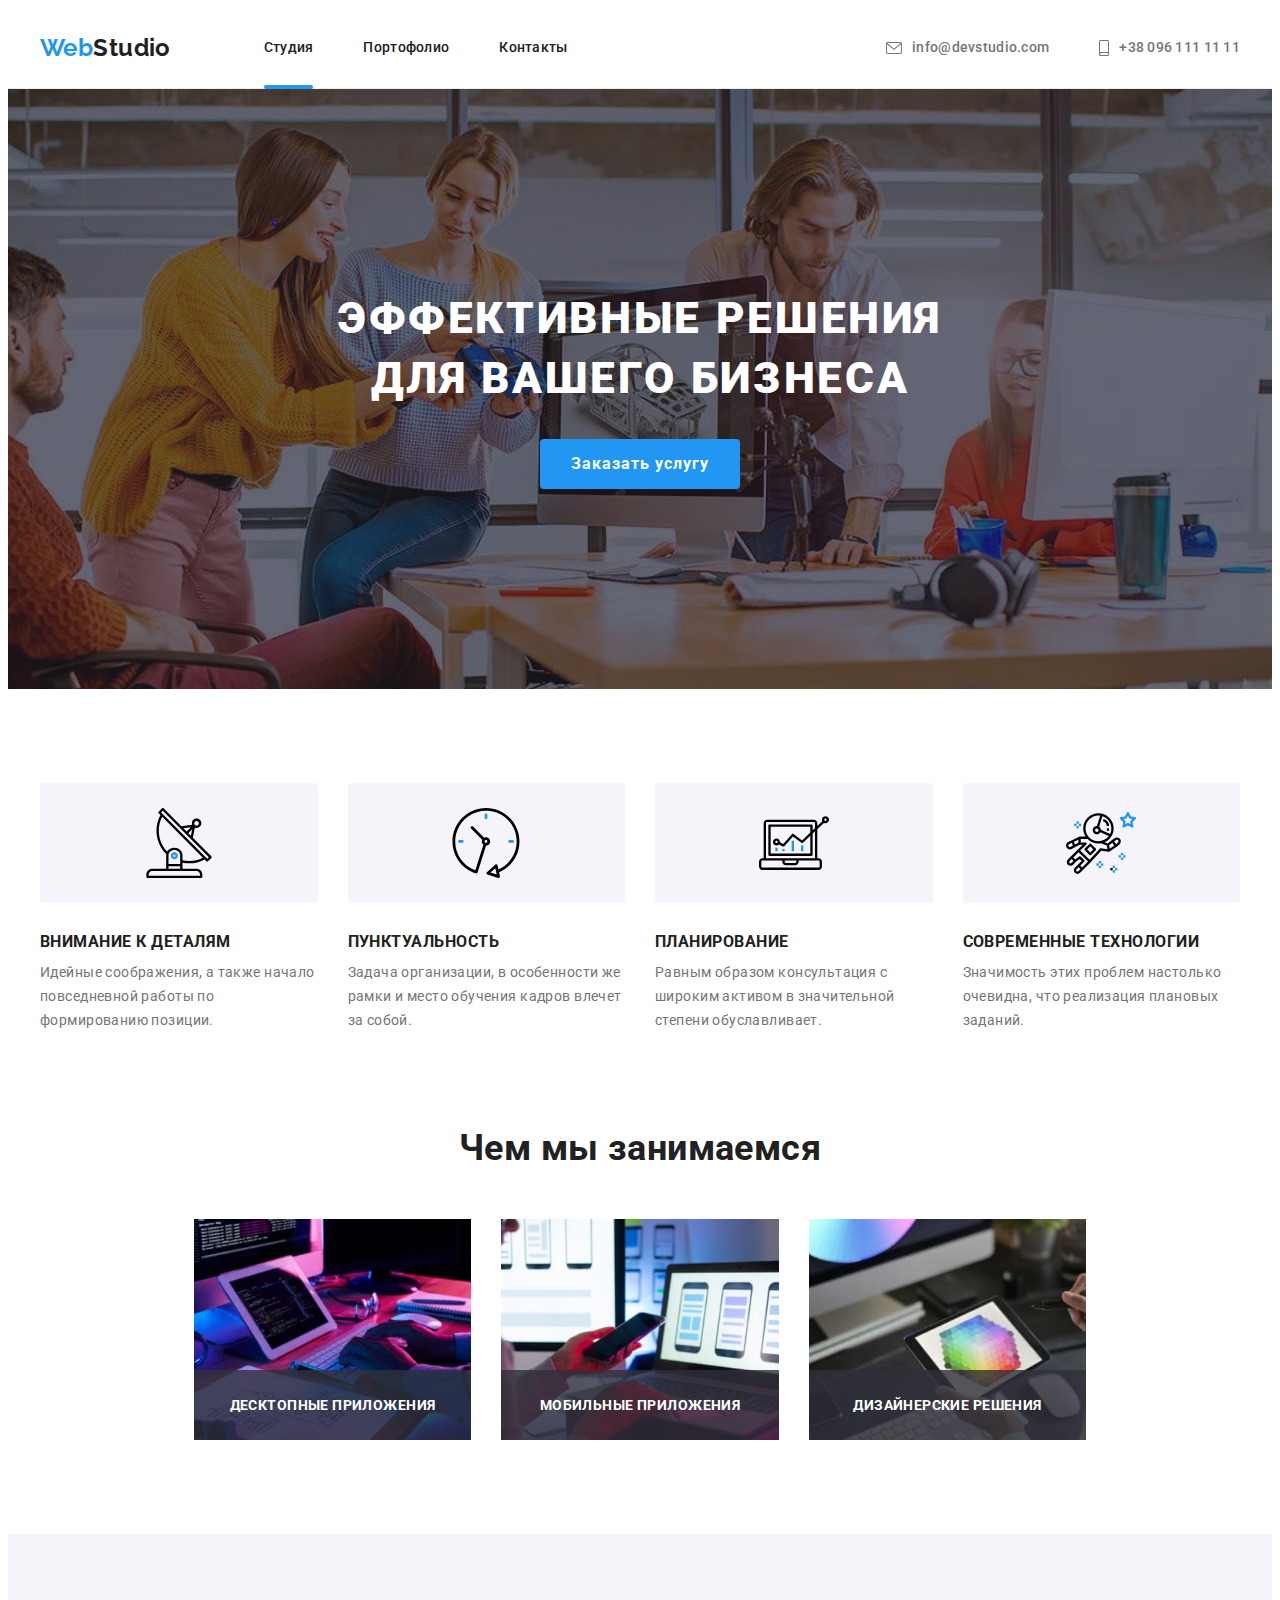
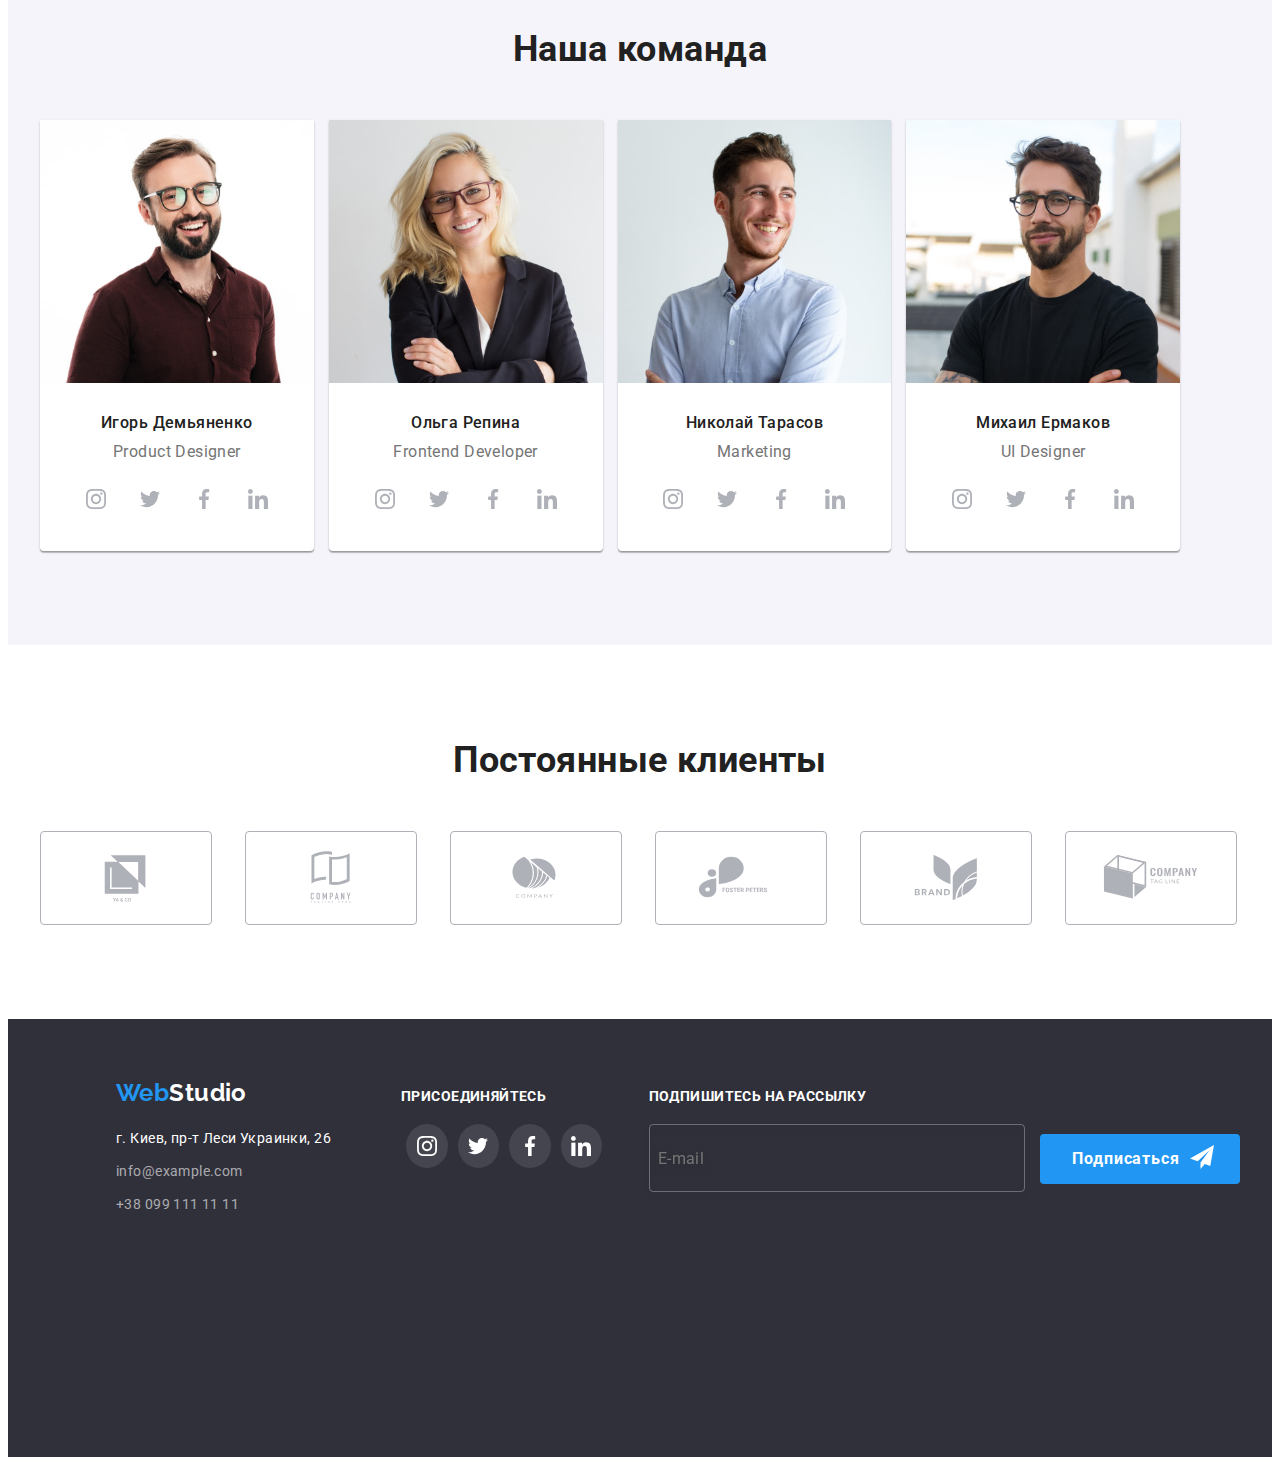
==== commit 9e122653: "footer do 320" ====
--- a/index.html
+++ b/index.html
@@ -580,5 +580,6 @@
       </div>
     </div>
     <script src="./js/modal.js"></script>
+    <!-- <script src="./js/bro.js"></script> -->
   </body>
 </html>
--- a/css/main.min.css
+++ b/css/main.min.css
@@ -1,2 +1,2 @@
-:root{--primary-title-color: #ffffff;--third-text-color: #ffffff;--background-card: #FFFFFF;--secondary-title-color: #212121;--secondary-text-color: #212121;--primary-text-color: #757575;--accent-color: #2196f3;--filter-button-color: #F5F4FA;--border-color: #ECECEC;--hero-grount: #2F303A;--futer-grount: #2F303A;--hero-button: #188CE8;--portofolio-card-border:#EEEEEE;--hero-bg:#C4C4C4;--clients-color: #AFB1B8}.visually-hidden{position:absolute;width:1px;height:1px;margin:-1px;padding:0;overflow:hidden;border:0;clip:rect(0, 0, 0, 0)}p,h1,h2,h3,h4,h5,h6{margin:0}ul{margin:0;padding-left:0}img{display:block;width:100%;height:auto}button{border-width:0}.link{text-decoration:none;font-family:inherit;font-family:inherit}.list{list-style:none}body{font-family:"Roboto", sans-serif;font-weight:normal;font-size:14px;letter-spacing:0.03em;color:var(--primary-text-color)}.container{width:100%;margin:0 auto;padding-left:15px;padding-right:15px}@media screen and (min-width: 480px){.container{width:480px}}@media screen and (min-width: 768px){.container{width:768px}}@media screen and (min-width: 1200px){.container{width:1200px}}.section{padding-top:60px;padding-bottom:60px}@media screen and (min-width: 1200px){.section{padding-top:94px;padding-bottom:94px}}.section_title{font-weight:700;font-size:36px;line-height:calc(42 / 36);text-align:center;color:var(--secondary-title-color);margin-bottom:50px}.btn{width:200px;height:50px;font-family:inherit;font-weight:700;font-size:16px;line-height:1.87;text-align:center;letter-spacing:0.06em;cursor:pointer;border-radius:4px}.btn_hero{color:var(--third-text-color);background-color:var(--accent-color);transition:color 240ms cubic-bezier(0.4, 0, 0.2, 1),background-color 240ms cubic-bezier(0.4, 0, 0.2, 1)}.btn_hero:hover,.btn_hero:focus{color:var(--third-text-color);background-color:var(--hero-button)}.btn-filtr{font-family:inherit;font-weight:500;font-size:16px;line-height:1.62;text-align:center;cursor:pointer;display:inline-block;padding:6px 22px;border-radius:4px}.btn-filtr_color{color:var(--secondary-text-color);background:var(--filter-button-color);transition:color 240ms cubic-bezier(0.4, 0, 0.2, 1),background-color 240ms cubic-bezier(0.4, 0, 0.2, 1),box-shadow 240ms cubic-bezier(0.4, 0, 0.2, 1)}.btn-filtr_color:hover,.btn-filtr_color:focus,.carrent-btn{color:var(--third-text-color);background-color:var(--accent-color);box-shadow:0px 3px 1px rgba(0,0,0,0.1),0px 1px 2px rgba(0,0,0,0.08),0px 2px 2px rgba(0,0,0,0.12)}.btn-close{position:absolute;right:10px;top:10px;width:30px;height:30px;cursor:pointer;fill:var(--secondary-title-color);border-radius:50%;background:#00000000;border:1px solid rgba(0,0,0,0.1);box-sizing:border-box;padding:0;transition:fill 250ms cubic-bezier(0.4, 0, 0.2, 1)}.btn-close:hover,.btn-close:focus{fill:var(--accent-color)}.btn-close_icon--size{width:18px;height:18px}.logo{font-family:"Raleway", sans-serif;font-weight:700;font-size:24px;line-height:calc(28 / 24);color:var(--accent-color);transition:color 240ms cubic-bezier(0.4, 0, 0.2, 1)}.logo:hover,.logo:focus{color:var(--accent-color)}@media screen and (min-width: 1200px){.logo{font-family:"Raleway", sans-serif;font-weight:700;font-size:26px;line-height:calc(31 / 26);color:var(--accent-color);transition:color 240ms cubic-bezier(0.4, 0, 0.2, 1)}.logo:hover,.logo:focus{color:var(--accent-color)}}@media screen and (min-width: 768px){.logo{font-family:"Raleway", sans-serif;font-weight:700;font-size:24px;line-height:calc(28 / 24);color:var(--accent-color);transition:color 240ms cubic-bezier(0.4, 0, 0.2, 1)}.logo:hover,.logo:focus{color:var(--accent-color)}}.logo_indent--right{margin-right:0px}@media screen and (min-width: 1200px){.logo_indent--right{margin-right:93px}}@media screen and (min-width: 480px) and (max-width: 1199px){.logo_indent--right{margin-right:88px}}.logo--dark{color:var(--secondary-text-color)}.logo--light{color:var(--primary-title-color)}.dis-fl_d,.btn-close,.hero_container,.whyus_container,.whyus_list,.whyus_item-pkt,.ourteam-socital-list,.clients_list,.clients_link,.section-common_list,.filtr_list,.portofolio_list,.backdrop,.check_text,.check_text span{display:flex}.dis-fl_a,.btn-close,.hero_container,.whyus_item-pkt,.ourteam-socital-list,.clients_link,.backdrop,.check_text,.check_text span{align-items:center}.dis-fl_j,.btn-close,.whyus_item-pkt,.ourteam-socital-list,.clients_link,.filtr_list,.backdrop,.check_text,.check_text span{justify-content:center}.dis-fl_w,.whyus_list,.clients_list,.section-common_list,.filtr_list,.portofolio_list{flex-wrap:wrap}.dis-fl_w,.whyus_list,.clients_list,.section-common_list,.filtr_list,.portofolio_list{flex-wrap:wrap}.header{border-bottom:1px solid var(--border-color)}@media screen and (min-width: 1200px){.header_menu-flex{display:flex;align-items:center;margin-right:auto}}@media screen and (min-width: 768px) and (max-width: 1199px){.header_menu-flex{display:flex;align-items:center;margin-right:auto}}@media screen and (max-width: 767px){.header_menu-flex{display:none}}@media screen and (min-width: 1200px){.header_kontacts-flex{display:flex;align-items:center;margin-left:auto}}@media screen and (min-width: 768px) and (max-width: 1199px){.header_kontacts-flex{align-items:center;margin-left:auto}}@media screen and (max-width: 767px){.header_kontacts-flex{display:none}}.header_link{display:block;padding-top:32px;padding-bottom:32px;font-weight:500;line-height:1.14;letter-spacing:0.02em;color:var(--secondary-title-color);position:relative;transition:color 240ms cubic-bezier(0.4, 0, 0.2, 1)}.header_link:hover,.header_link:focus,.header_link .current{color:var(--accent-color)}.current::after{content:"";position:absolute;width:100%;height:4px;border-radius:2px;background-color:var(--accent-color);display:block;bottom:-1px}.header_item:not(:last-child){margin-right:50px}.header_kontacts-item{color:var(--primary-text-color)}@media screen and (min-width: 1200px){.header_kontacts-sep:not(:last-child){margin-right:50px}}@media screen and (min-width: 480px) and (max-width: 1199px){.header_kontacts-sep:not(:last-child){margin-bottom:10px}}@media screen and (min-width: 1200px){.icon_mail{width:16px;height:12px;margin-right:10px;fill:var(--primary-text-color);transition:fill 240ms cubic-bezier(0.4, 0, 0.2, 1)}.header_link-item:hover .icon_mail,.header_link-item:focus .icon_mail{fill:var(--accent-color)}}@media screen and (min-width: 480px) and (max-width: 1199px){.icon_mail{width:14px;height:10px;margin-right:8px;fill:var(--primary-text-color);transition:fill 240ms cubic-bezier(0.4, 0, 0.2, 1)}.header_link-item:hover .icon_mail,.header_link-item:focus .icon_mail{fill:var(--accent-color)}}@media screen and (min-width: 1200px){.icon_tel{width:10px;height:16px;margin-right:10px;fill:var(--primary-text-color);transition:fill 240ms cubic-bezier(0.4, 0, 0.2, 1)}.header_link-item:hover .icon_tel,.header_link-item:focus .icon_tel{fill:var(--accent-color)}}@media screen and (min-width: 480px) and (max-width: 1199px){.icon_tel{width:10px;height:14px;margin-right:8px;fill:var(--primary-text-color);transition:fill 240ms cubic-bezier(0.4, 0, 0.2, 1)}.header_link-item:hover .icon_tel,.header_link-item:focus .icon_tel{fill:var(--accent-color)}}.header_link-item{display:flex;align-items:center;font-weight:500;line-height:1.14;letter-spacing:0.02em;color:var(--primary-text-color);transition:color 240ms cubic-bezier(0.4, 0, 0.2, 1)}.header_link-item:hover,.header_link-item:focus{color:var(--accent-color)}.hero{background-color:var(--hero-bg);background-image:linear-gradient(to right, rgba(47,48,58,0.4), rgba(47,48,58,0.4)),url(../images/hero-jpeg.jpg);background-repeat:no-repeat;background-position:center;background-size:cover;padding-top:200px;padding-bottom:200px}.hero_container{flex-direction:column}@media screen and (min-width: 1200px){.hero_title{font-weight:900;font-size:44px;line-height:1.36;text-align:center;letter-spacing:0.06em;text-transform:uppercase;color:var(--primary-title-color);width:696px;margin-bottom:30px}}@media screen and (max-width: 480px){.hero_title{font-weight:900;font-size:26px;line-height:calc(42 / 26);text-align:center;letter-spacing:0.06em;text-transform:uppercase;color:var(--primary-title-color);width:360px;margin-bottom:30px}}.whyus_list{justify-content:center;margin-left:-30px;margin-bottom:-30px}@media screen and (max-width: 767px){.whyus_item{flex-basis:100%;margin-left:30px;margin-bottom:30px}}@media screen and (min-width: 768px){.whyus_item{flex-basis:calc(100% / 2 - 30px);margin-left:30px;margin-bottom:30px}}@media screen and (min-width: 1200px){.whyus_item{flex-basis:calc(100% / 4 - 30px);margin-left:30px;margin-bottom:30px}}.whyus_item-pkt{height:120px;background-color:var(--filter-button-color);border-radius:4px;margin-bottom:30px}.whyus_pkt-item{width:70px;height:70px}.whyus_item-header{font-weight:700;line-height:calc(16 / 14);letter-spacing:0.03em;text-transform:uppercase;color:var(--secondary-title-color);margin-bottom:10px}.whyus_item-text{line-height:1.71;color:var(--primary-text-color)}@media screen and (max-width: 1199px){.wedoing-hidden{position:absolute;width:1px;height:1px;margin:-1px;padding:0;overflow:hidden;border:0;clip:rect(0, 0, 0, 0)}}@media screen and (min-width: 1200px){.wedoing{padding-top:0px}.wedoing_list{display:flex;flex-wrap:wrap;justify-content:center;margin-left:-30px;margin-top:-30px}.wedoing_item{flex-basis:calc(100% / 4 - 30px);margin-left:30px;margin-top:30px}.wedoing_item{position:relative}.wedoing_text{position:absolute;bottom:0;width:100%;padding-top:27px;padding-bottom:27px;color:#fff;font-family:Roboto;font-style:normal;font-weight:bold;font-size:14px;line-height:calc(16 / 14);text-align:center;letter-spacing:0.03em;text-transform:uppercase;background:rgba(47,48,58,0.8)}}.ourteam{background:var(--filter-button-color)}.ourteam_list{margin-bottom:-30px}@media screen and (min-width: 768px){.ourteam_list{display:flex;flex-wrap:wrap;margin-left:-15px}}.ourteam_item{margin-bottom:30px}@media screen and (min-width: 768px){.ourteam_item{flex-basis:calc(100% / 2 - 30px);margin-left:15px}}@media screen and (min-width: 1200px){.ourteam_item{flex-basis:calc(100% / 4 - 30px);margin-left:15px}}.ourteam-card{background:var(--background-card);box-shadow:0px 1px 3px rgba(0,0,0,0.12),0px 1px 1px rgba(0,0,0,0.14),0px 2px 1px rgba(0,0,0,0.2);border-radius:0px 0px 4px 4px;display:block;padding-bottom:30px}.ourteam_item-title{font-weight:500;font-size:16px;line-height:calc(19 / 16);text-align:center;color:var(--secondary-title-color);margin-top:30px;margin-bottom:10px}.ourteam_item-text{font-size:16px;line-height:calc(19 / 16);text-align:center;margin-bottom:16px}.ourteam-socital-item+.ourteam-socital-item{margin-left:10px}.ourteam-socital-link{width:44px;height:44px;border-radius:50%;display:block;background-color:var(--primary-title-color);display:flex;align-items:center;justify-content:center;transition:background-color 240ms cubic-bezier(0.4, 0, 0.2, 1)}.ourteam-socital-link:hover,.ourteam-socital-link:focus{background-color:var(--accent-color)}.socital-link-pkt{fill:var(--clients-color);width:20px;height:20px;transition:fill 240ms cubic-bezier(0.4, 0, 0.2, 1)}.ourteam-socital-link:hover .socital-link-pkt,.ourteam-socital-link:focus .socital-link-pkt{fill:var(--primary-title-color)}.clients_list{margin-left:-30px;margin-top:-30px}@media screen and (min-width: 768px){.clients_list{display:flex;flex-wrap:wrap;margin-left:-30px}}.clients_item{flex-basis:calc(100% / 2 - 30px);margin-left:30px;margin-top:30px}@media screen and (min-width: 768px){.clients_item{flex-basis:calc(100% / 3 - 30px);margin-left:30px}}@media screen and (min-width: 1200px){.clients_item{flex-basis:calc(100% / 6 - 30px);margin-left:30px}}.clients_link{width:100%;height:92px;border:1px solid var(--clients-color);border-radius:4px;fill:var(--clients-color);transition:border 240ms cubic-bezier(0.4, 0, 0.2, 1),fill 240ms cubic-bezier(0.4, 0, 0.2, 1)}.clients_link:hover,.clients_link:focus{border:1px solid var(--hero-button);fill:var(--hero-button)}@media screen and (min-width: 480px){.clients_link{width:210px}}@media screen and (min-width: 768px){.clients_link{width:226px}}@media screen and (min-width: 1200px){.clients_link{width:170px}}.clients_icon{width:106px;height:60px}.footer{background:var(--futer-grount);padding-top:60px;padding-bottom:60px}.footer_contact{font-style:inherit}.address{color:var(--third-text-color);line-height:1.71;transition:color 240ms cubic-bezier(0.4, 0, 0.2, 1)}.address:hover,.address:focus{color:var(--accent-color)}.contact{color:rgba(255,255,255,0.6);line-height:1.71;transition:color 240ms cubic-bezier(0.4, 0, 0.2, 1)}.contact:hover,.contact:focus{color:var(--accent-color)}.logo_indent--bottom{display:block;margin-bottom:20px}.footer_item:not(:last-child){display:block;margin-bottom:9px}@media screen and (min-width: 1200px){.footer-section{display:flex;flex-wrap:wrap;align-items:baseline}}@media screen and (max-width: 1199px){.footer-section{text-align:center}}@media screen and (min-width: 1200px){.footer-section_tablet{display:flex;flex-wrap:wrap;align-items:baseline}}@media screen and (min-width: 481px) and (max-width: 1199px){.footer-section_tablet{display:flex;align-items:baseline}}@media screen and (min-width: 1200px){.footer-section_item:not(:last-child){margin-right:70px}}@media screen and (min-width: 768px){.footer-section_item:not(:last-child){margin-left:76px;margin-bottom:60px}}@media screen and (min-width: 480px){.footer-section_item:not(:last-child){margin-bottom:60px}}.footer-section_item:last-child{margin-left:auto}@media screen and (min-width: 480px) and (max-width: 768px){.footer-section_item:last-child{margin-right:89px}}.section-common_list{align-items:center;justify-content:center;margin-left:-10px;width:206px}@media screen and (max-width: 1199px){.section-common_position{margin:0 auto}}.section-common_title{font-weight:700;font-size:14px;text-transform:uppercase;line-height:calc(16 / 14);color:var(--primary-title-color);margin-bottom:20px}.section-common_item{width:44px;height:44px;flex-basis:calc(100% / 4 - 10px)}.section-common_item+.section-common_item{margin-left:10px}.section-common_link{width:100%;height:100%;border-radius:50%;display:block;background-color:rgba(255,255,255,0.1);display:flex;align-items:center;justify-content:center;transition:background-color 240ms cubic-bezier(0.4, 0, 0.2, 1)}.section-common_link:hover,.section-common_link:focus{background-color:var(--accent-color)}.section-common_pkt{fill:var(--primary-title-color);width:20px;height:20px}.footer-mailing_title{font-family:Roboto;font-style:normal;font-weight:bold;font-size:14px;line-height:16px;letter-spacing:0.03em;text-transform:uppercase;color:#ffffff;margin-bottom:20px}.footer-mailing_form{position:relative}@media screen and (min-width: 769px) and (max-width: 1200px){.footer-mailing_box{width:358px;height:50px;background-color:transparent;border:1px solid rgba(255,255,255,0.3);filter:drop-shadow(0px 4px 4px rgba(0,0,0,0.15));border-radius:4px;margin-right:12px;padding:8px;font-family:inherit;font-size:16px;line-height:1.25;align-items:center;letter-spacing:0.03em;color:rgba(255,255,255,0.6)}.footer-mailing_box:hover,.footer-mailing_box:focus{border:1px solid var(--accent-color)}}@media screen and (min-width: 481px) and (max-width: 768px){.footer-mailing_box{width:450px;height:50px;background-color:transparent;border:1px solid rgba(255,255,255,0.3);filter:drop-shadow(0px 4px 4px rgba(0,0,0,0.15));border-radius:4px;padding:8px;font-family:inherit;font-size:16px;line-height:1.25;align-items:center;letter-spacing:0.03em;color:rgba(255,255,255,0.6);margin-bottom:20px}.footer-mailing_box:hover,.footer-mailing_box:focus{border:1px solid var(--accent-color)}}@media screen and (max-width: 480px){.footer-mailing_box{width:100%;height:50px;background-color:transparent;border:1px solid rgba(255,255,255,0.3);filter:drop-shadow(0px 4px 4px rgba(0,0,0,0.15));border-radius:4px;padding:8px;font-family:inherit;font-size:16px;line-height:1.25;align-items:center;letter-spacing:0.03em;color:rgba(255,255,255,0.6);margin-bottom:20px}.footer-mailing_box:hover,.footer-mailing_box:focus{border:1px solid var(--accent-color)}}.footer-mailing_btn{width:200px;height:50px;padding-left:0px;padding-top:10px;padding-right:28px;padding-bottom:10px}.footer-icon_send{width:24px;height:24px;position:absolute;margin-left:10px;margin-top:13px;transform:translateY(-50%);transition:transform 2250ms cubic-bezier(0.4, 0, 0.2, 1)}.footer-icon_send:hover,.footer-icon_send:focus{transform:rotate(25deg) translateX(-45%)}.filtr_list{margin-bottom:50px}.filtr-item:not(:last-child){margin-right:8px}.portofolio_list{margin-left:-30px;margin-top:-30px}.portofolio_item{flex-basis:calc(100% / 3 - 30px);box-sizing:border-box;margin-left:30px;margin-top:30px}.portofolio_link{transition:box-shadow 240ms cubic-bezier(0.4, 0, 0.2, 1)}.portofolio_link:hover,.portofolio_link:focus{display:block;outline:none;box-shadow:0px 1px 1px rgba(0,0,0,0.12),0px 4px 4px rgba(0,0,0,0.06),1px 4px 6px rgba(0,0,0,0.16)}.portofolio_item-title{font-weight:700;font-size:18px;line-height:2;letter-spacing:0.06em;color:var(--secondary-title-color);margin-bottom:4px}.portofolio_item-text{font-size:16px;line-height:1.87;color:var(--primary-text-color)}.portofolio_item-card{padding-left:24px;padding-top:20px;padding-bottom:20px;border:1px solid var(--portofolio-card-border);border-top:0px;box-sizing:border-box}.portofolio_top-wrappter{position:relative;overflow:hidden}.porofolio_top-text{font-weight:400;font-size:18px;line-height:1.56;letter-spacing:0.03em;color:var(--primary-title-color);background-color:rgba(33,150,243,0.9);position:absolute;top:0px;left:0px;height:100%;padding:63px 24px;transform:translateY(100%);transition:transform 240ms cubic-bezier(0.4, 0, 0.2, 1)}.portofolio_link:hover .porofolio_top-text,.portofolio_link:focus .porofolio_top-text{transform:translateY(0)}.backdrop{position:fixed;width:100vw;height:100vh;background-color:rgba(0,0,0,0.2);top:0;transition:opacity 240ms cubic-bezier(0.4, 0, 0.2, 1),visibility 240ms cubic-bezier(0.4, 0, 0.2, 1)}.backdrop.is-hidden{opacity:0;visibility:hidden;pointer-events:none}.backdrop.is-hidden .modal{opacity:0;transform:scale(0)}.modal{width:528px;min-height:581px;background-color:var(--primary-title-color);box-shadow:0px 1px 3px rgba(0,0,0,0.12),0px 1px 1px rgba(0,0,0,0.14),0px 2px 1px rgba(0,0,0,0.2);border-radius:4px;position:relative;opacity:1;transform:scale(1);transition:opacity 250ms cubic-bezier(0.4, 0, 0.2, 1),transform 250ms cubic-bezier(0.4, 0, 0.2, 1);padding:40px}.modal_title{font-size:20px;line-height:calc(23 / 20);font-weight:700;margin-bottom:20px;text-align:center;letter-spacing:0.03em;color:#212121}.modal_field{margin-bottom:10px}.modal_input-label{font-size:12px;line-height:calc(14 / 12);letter-spacing:0.01em;color:#757575;display:block;margin-bottom:4px}.modal_input-wrapper{display:block;position:relative}.modal_input{width:100%;height:45px;border-radius:4px;border:1px solid rgba(33,33,33,0.2);background-color:transparent;padding-left:42px;padding-right:20px;outline:none;color:var(--primary-text-color);transition:border 250ms cubic-bezier(0.4, 0, 0.2, 1)}.modal_input:hover,.modal_input:focus{border:1px solid var(--accent-color)}.modal_input:hover+.input_icon,.modal_input:focus+.input_icon{fill:var(--accent-color)}.input_icon{width:18px;height:18px;position:absolute;left:12px;top:50%;transform:translateY(-50%);transition:fill 250ms cubic-bezier(0.4, 0, 0.2, 1)}.modal_user-commit{width:100%;height:120px;border-radius:4px;border:1px solid rgba(33,33,33,0.2);box-sizing:border-box;background-color:transparent;padding:10px;resize:none;outline:none;transition:border 250ms cubic-bezier(0.4, 0, 0.2, 1);color:var(--primary-text-color)}.modal_user-commit::placeholder{color:rgba(117,117,117,0.5)}.modal_user-commit:hover,.modal_user-commit:focus{border:1px solid var(--accent-color)}.modal_btn{display:block;margin:0 auto}.check_text{font-size:14px;line-height:1.71;letter-spacing:0.03em;color:var(--primary-text-color);margin-bottom:30px}.check_text span{width:16px;height:15px;border:2px solid var(--futer-grount);border-radius:3px;margin-right:8px;transition:background-color 250ms cubic-bezier(0.4, 0, 0.2, 1),border 250ms cubic-bezier(0.4, 0, 0.2, 1)}.modal_checkbox:hover+.check_text span,.modal_checkbox:focus+.check_text span{border:2px solid var(--accent-color)}.modal_checkbox:checked+.check_text span{background-color:var(--accent-color);border:2px solid var(--accent-color)}
+:root{--primary-title-color: #ffffff;--third-text-color: #ffffff;--background-card: #FFFFFF;--secondary-title-color: #212121;--secondary-text-color: #212121;--primary-text-color: #757575;--accent-color: #2196f3;--filter-button-color: #F5F4FA;--border-color: #ECECEC;--hero-grount: #2F303A;--futer-grount: #2F303A;--hero-button: #188CE8;--portofolio-card-border:#EEEEEE;--hero-bg:#C4C4C4;--clients-color: #AFB1B8}.visually-hidden{position:absolute;width:1px;height:1px;margin:-1px;padding:0;overflow:hidden;border:0;clip:rect(0, 0, 0, 0)}p,h1,h2,h3,h4,h5,h6{margin:0}ul{margin:0;padding-left:0}img{display:block;width:100%;height:auto}button{border-width:0}.link{text-decoration:none;font-family:inherit;font-family:inherit}.list{list-style:none}body{font-family:"Roboto", sans-serif;font-weight:normal;font-size:14px;letter-spacing:0.03em;color:var(--primary-text-color)}.container{width:100%;margin:0 auto;padding-left:15px;padding-right:15px}@media screen and (min-width: 480px){.container{width:480px}}@media screen and (min-width: 768px){.container{width:768px}}@media screen and (min-width: 1200px){.container{width:1200px}}.section{padding-top:60px;padding-bottom:60px}@media screen and (min-width: 1200px){.section{padding-top:94px;padding-bottom:94px}}.section_title{font-weight:700;font-size:36px;line-height:calc(42 / 36);text-align:center;color:var(--secondary-title-color);margin-bottom:50px}.btn{width:200px;height:50px;font-family:inherit;font-weight:700;font-size:16px;line-height:1.87;text-align:center;letter-spacing:0.06em;cursor:pointer;border-radius:4px}.btn_hero{color:var(--third-text-color);background-color:var(--accent-color);transition:color 240ms cubic-bezier(0.4, 0, 0.2, 1),background-color 240ms cubic-bezier(0.4, 0, 0.2, 1)}.btn_hero:hover,.btn_hero:focus{color:var(--third-text-color);background-color:var(--hero-button)}.btn-filtr{font-family:inherit;font-weight:500;font-size:16px;line-height:1.62;text-align:center;cursor:pointer;display:inline-block;padding:6px 22px;border-radius:4px}.btn-filtr_color{color:var(--secondary-text-color);background:var(--filter-button-color);transition:color 240ms cubic-bezier(0.4, 0, 0.2, 1),background-color 240ms cubic-bezier(0.4, 0, 0.2, 1),box-shadow 240ms cubic-bezier(0.4, 0, 0.2, 1)}.btn-filtr_color:hover,.btn-filtr_color:focus,.carrent-btn{color:var(--third-text-color);background-color:var(--accent-color);box-shadow:0px 3px 1px rgba(0,0,0,0.1),0px 1px 2px rgba(0,0,0,0.08),0px 2px 2px rgba(0,0,0,0.12)}.btn-close{position:absolute;right:10px;top:10px;width:30px;height:30px;cursor:pointer;fill:var(--secondary-title-color);border-radius:50%;background:#00000000;border:1px solid rgba(0,0,0,0.1);box-sizing:border-box;padding:0;transition:fill 250ms cubic-bezier(0.4, 0, 0.2, 1)}.btn-close:hover,.btn-close:focus{fill:var(--accent-color)}.btn-close_icon--size{width:18px;height:18px}.logo{font-family:"Raleway", sans-serif;font-weight:700;font-size:24px;line-height:calc(28 / 24);color:var(--accent-color);transition:color 240ms cubic-bezier(0.4, 0, 0.2, 1)}.logo:hover,.logo:focus{color:var(--accent-color)}@media screen and (min-width: 1200px){.logo{font-family:"Raleway", sans-serif;font-weight:700;font-size:26px;line-height:calc(31 / 26);color:var(--accent-color);transition:color 240ms cubic-bezier(0.4, 0, 0.2, 1)}.logo:hover,.logo:focus{color:var(--accent-color)}}@media screen and (min-width: 768px){.logo{font-family:"Raleway", sans-serif;font-weight:700;font-size:24px;line-height:calc(28 / 24);color:var(--accent-color);transition:color 240ms cubic-bezier(0.4, 0, 0.2, 1)}.logo:hover,.logo:focus{color:var(--accent-color)}}.logo_indent--right{margin-right:0px}@media screen and (min-width: 1200px){.logo_indent--right{margin-right:93px}}@media screen and (min-width: 480px) and (max-width: 1199px){.logo_indent--right{margin-right:88px}}.logo--dark{color:var(--secondary-text-color)}.logo--light{color:var(--primary-title-color)}.dis-fl_d,.btn-close,.hero_container,.whyus_container,.whyus_list,.whyus_item-pkt,.ourteam-socital-list,.clients_list,.clients_link,.section-common_list,.filtr_list,.portofolio_list,.backdrop,.check_text,.check_text span{display:flex}.dis-fl_a,.btn-close,.hero_container,.whyus_item-pkt,.ourteam-socital-list,.clients_link,.backdrop,.check_text,.check_text span{align-items:center}.dis-fl_j,.btn-close,.whyus_item-pkt,.ourteam-socital-list,.clients_link,.filtr_list,.backdrop,.check_text,.check_text span{justify-content:center}.dis-fl_w,.whyus_list,.clients_list,.section-common_list,.filtr_list,.portofolio_list{flex-wrap:wrap}.dis-fl_w,.whyus_list,.clients_list,.section-common_list,.filtr_list,.portofolio_list{flex-wrap:wrap}.header{border-bottom:1px solid var(--border-color)}@media screen and (min-width: 1200px){.header_menu-flex{display:flex;align-items:center;margin-right:auto}}@media screen and (min-width: 768px) and (max-width: 1199px){.header_menu-flex{display:flex;align-items:center;margin-right:auto}}@media screen and (max-width: 767px){.header_menu-flex{display:none}}@media screen and (min-width: 1200px){.header_kontacts-flex{display:flex;align-items:center;margin-left:auto}}@media screen and (min-width: 768px) and (max-width: 1199px){.header_kontacts-flex{align-items:center;margin-left:auto}}@media screen and (max-width: 767px){.header_kontacts-flex{display:none}}.header_link{display:block;padding-top:32px;padding-bottom:32px;font-weight:500;line-height:1.14;letter-spacing:0.02em;color:var(--secondary-title-color);position:relative;transition:color 240ms cubic-bezier(0.4, 0, 0.2, 1)}.header_link:hover,.header_link:focus,.header_link .current{color:var(--accent-color)}.current::after{content:"";position:absolute;width:100%;height:4px;border-radius:2px;background-color:var(--accent-color);display:block;bottom:-1px}.header_item:not(:last-child){margin-right:50px}.header_kontacts-item{color:var(--primary-text-color)}@media screen and (min-width: 1200px){.header_kontacts-sep:not(:last-child){margin-right:50px}}@media screen and (min-width: 480px) and (max-width: 1199px){.header_kontacts-sep:not(:last-child){margin-bottom:10px}}@media screen and (min-width: 1200px){.icon_mail{width:16px;height:12px;margin-right:10px;fill:var(--primary-text-color);transition:fill 240ms cubic-bezier(0.4, 0, 0.2, 1)}.header_link-item:hover .icon_mail,.header_link-item:focus .icon_mail{fill:var(--accent-color)}}@media screen and (min-width: 480px) and (max-width: 1199px){.icon_mail{width:14px;height:10px;margin-right:8px;fill:var(--primary-text-color);transition:fill 240ms cubic-bezier(0.4, 0, 0.2, 1)}.header_link-item:hover .icon_mail,.header_link-item:focus .icon_mail{fill:var(--accent-color)}}@media screen and (min-width: 1200px){.icon_tel{width:10px;height:16px;margin-right:10px;fill:var(--primary-text-color);transition:fill 240ms cubic-bezier(0.4, 0, 0.2, 1)}.header_link-item:hover .icon_tel,.header_link-item:focus .icon_tel{fill:var(--accent-color)}}@media screen and (min-width: 480px) and (max-width: 1199px){.icon_tel{width:10px;height:14px;margin-right:8px;fill:var(--primary-text-color);transition:fill 240ms cubic-bezier(0.4, 0, 0.2, 1)}.header_link-item:hover .icon_tel,.header_link-item:focus .icon_tel{fill:var(--accent-color)}}.header_link-item{display:flex;align-items:center;font-weight:500;line-height:1.14;letter-spacing:0.02em;color:var(--primary-text-color);transition:color 240ms cubic-bezier(0.4, 0, 0.2, 1)}.header_link-item:hover,.header_link-item:focus{color:var(--accent-color)}.hero{background-color:var(--hero-bg);background-image:linear-gradient(to right, rgba(47,48,58,0.4), rgba(47,48,58,0.4)),url(../images/hero-jpeg.jpg);background-repeat:no-repeat;background-position:center;background-size:cover;padding-top:200px;padding-bottom:200px}.hero_container{flex-direction:column}@media screen and (min-width: 1200px){.hero_title{font-weight:900;font-size:44px;line-height:1.36;text-align:center;letter-spacing:0.06em;text-transform:uppercase;color:var(--primary-title-color);width:696px;margin-bottom:30px}}@media screen and (max-width: 480px){.hero_title{font-weight:900;font-size:26px;line-height:calc(42 / 26);text-align:center;letter-spacing:0.06em;text-transform:uppercase;color:var(--primary-title-color);width:360px;margin-bottom:30px}}.whyus_list{justify-content:center;margin-left:-30px;margin-bottom:-30px}@media screen and (max-width: 767px){.whyus_item{flex-basis:100%;margin-left:30px;margin-bottom:30px}}@media screen and (min-width: 768px){.whyus_item{flex-basis:calc(100% / 2 - 30px);margin-left:30px;margin-bottom:30px}}@media screen and (min-width: 1200px){.whyus_item{flex-basis:calc(100% / 4 - 30px);margin-left:30px;margin-bottom:30px}}.whyus_item-pkt{height:120px;background-color:var(--filter-button-color);border-radius:4px;margin-bottom:30px}.whyus_pkt-item{width:70px;height:70px}.whyus_item-header{font-weight:700;line-height:calc(16 / 14);letter-spacing:0.03em;text-transform:uppercase;color:var(--secondary-title-color);margin-bottom:10px}.whyus_item-text{line-height:1.71;color:var(--primary-text-color)}@media screen and (max-width: 1199px){.wedoing-hidden{position:absolute;width:1px;height:1px;margin:-1px;padding:0;overflow:hidden;border:0;clip:rect(0, 0, 0, 0)}}@media screen and (min-width: 1200px){.wedoing{padding-top:0px}.wedoing_list{display:flex;flex-wrap:wrap;justify-content:center;margin-left:-30px;margin-top:-30px}.wedoing_item{flex-basis:calc(100% / 4 - 30px);margin-left:30px;margin-top:30px}.wedoing_item{position:relative}.wedoing_text{position:absolute;bottom:0;width:100%;padding-top:27px;padding-bottom:27px;color:#fff;font-family:Roboto;font-style:normal;font-weight:bold;font-size:14px;line-height:calc(16 / 14);text-align:center;letter-spacing:0.03em;text-transform:uppercase;background:rgba(47,48,58,0.8)}}.ourteam{background:var(--filter-button-color)}.ourteam_list{margin-bottom:-30px}@media screen and (min-width: 768px){.ourteam_list{display:flex;flex-wrap:wrap;margin-left:-15px}}.ourteam_item{margin-bottom:30px}@media screen and (min-width: 768px){.ourteam_item{flex-basis:calc(100% / 2 - 30px);margin-left:15px}}@media screen and (min-width: 1200px){.ourteam_item{flex-basis:calc(100% / 4 - 30px);margin-left:15px}}.ourteam-card{background:var(--background-card);box-shadow:0px 1px 3px rgba(0,0,0,0.12),0px 1px 1px rgba(0,0,0,0.14),0px 2px 1px rgba(0,0,0,0.2);border-radius:0px 0px 4px 4px;display:block;padding-bottom:30px}.ourteam_item-title{font-weight:500;font-size:16px;line-height:calc(19 / 16);text-align:center;color:var(--secondary-title-color);margin-top:30px;margin-bottom:10px}.ourteam_item-text{font-size:16px;line-height:calc(19 / 16);text-align:center;margin-bottom:16px}.ourteam-socital-item+.ourteam-socital-item{margin-left:10px}.ourteam-socital-link{width:44px;height:44px;border-radius:50%;display:block;background-color:var(--primary-title-color);display:flex;align-items:center;justify-content:center;transition:background-color 240ms cubic-bezier(0.4, 0, 0.2, 1)}.ourteam-socital-link:hover,.ourteam-socital-link:focus{background-color:var(--accent-color)}.socital-link-pkt{fill:var(--clients-color);width:20px;height:20px;transition:fill 240ms cubic-bezier(0.4, 0, 0.2, 1)}.ourteam-socital-link:hover .socital-link-pkt,.ourteam-socital-link:focus .socital-link-pkt{fill:var(--primary-title-color)}.clients_list{margin-left:-30px;margin-top:-30px}@media screen and (min-width: 768px){.clients_list{display:flex;flex-wrap:wrap;margin-left:-30px}}.clients_item{flex-basis:calc(100% / 2 - 30px);margin-left:30px;margin-top:30px}@media screen and (min-width: 768px){.clients_item{flex-basis:calc(100% / 3 - 30px);margin-left:30px}}@media screen and (min-width: 1200px){.clients_item{flex-basis:calc(100% / 6 - 30px);margin-left:30px}}.clients_link{width:100%;height:92px;border:1px solid var(--clients-color);border-radius:4px;fill:var(--clients-color);transition:border 240ms cubic-bezier(0.4, 0, 0.2, 1),fill 240ms cubic-bezier(0.4, 0, 0.2, 1)}.clients_link:hover,.clients_link:focus{border:1px solid var(--hero-button);fill:var(--hero-button)}@media screen and (min-width: 480px){.clients_link{width:210px}}@media screen and (min-width: 768px){.clients_link{width:226px}}@media screen and (min-width: 1200px){.clients_link{width:170px}}.clients_icon{width:106px;height:60px}.footer{width:100%;background:var(--futer-grount);padding-top:60px;padding-bottom:60px}.footer_contact{font-style:inherit}.address{color:var(--third-text-color);line-height:1.71;transition:color 240ms cubic-bezier(0.4, 0, 0.2, 1)}.address:hover,.address:focus{color:var(--accent-color)}.contact{color:rgba(255,255,255,0.6);line-height:1.71;transition:color 240ms cubic-bezier(0.4, 0, 0.2, 1)}.contact:hover,.contact:focus{color:var(--accent-color)}.logo_indent--bottom{display:block;margin-bottom:20px}.footer-list{margin-bottom:60px}.footer_item:not(:last-child){display:block;margin-bottom:9px}@media screen and (min-width: 1200px){.footer-section{display:flex;flex-wrap:wrap;align-items:baseline}}@media screen and (max-width: 1199px){.footer-section{text-align:center}}.footer-section_tablet{margin-bottom:60px}@media screen and (min-width: 1200px){.footer-section_tablet{display:flex;flex-wrap:wrap;align-items:baseline}}@media screen and (min-width: 481px) and (max-width: 1199px){.footer-section_tablet{display:flex;align-items:baseline}}.footer-section_item:not(:last-child){margin-bottom:60px}@media screen and (min-width: 480px){.footer-section_item:not(:last-child){margin-bottom:60px}}@media screen and (min-width: 768px){.footer-section_item:not(:last-child){margin-left:76px;margin-bottom:60px}}@media screen and (min-width: 1200px){.footer-section_item:not(:last-child){margin-right:70px}}.footer-section_item:last-child{margin-left:auto}@media screen and (min-width: 480px) and (max-width: 768px){.footer-section_item:last-child{margin-right:89px}}.section-common_list{align-items:center;justify-content:center;margin-left:-10px;width:206px}.section-common_position{margin:0 auto}@media screen and (min-width: 1200px){.section-common_position{margin:0 auto}}.section-common_title{font-weight:700;font-size:14px;text-transform:uppercase;line-height:calc(16 / 14);color:var(--primary-title-color);margin-bottom:20px}.section-common_item{width:44px;height:44px;flex-basis:calc(100% / 4 - 10px)}.section-common_item+.section-common_item{margin-left:10px}.section-common_link{width:100%;height:100%;border-radius:50%;display:block;background-color:rgba(255,255,255,0.1);display:flex;align-items:center;justify-content:center;transition:background-color 240ms cubic-bezier(0.4, 0, 0.2, 1)}.section-common_link:hover,.section-common_link:focus{background-color:var(--accent-color)}.section-common_pkt{fill:var(--primary-title-color);width:20px;height:20px}.footer-mailing_title{font-family:Roboto;font-style:normal;font-weight:bold;font-size:14px;line-height:16px;letter-spacing:0.03em;text-transform:uppercase;color:#ffffff;margin-bottom:20px}.footer-mailing_form{position:relative}.footer-mailing_box{width:100%;height:50px;background-color:transparent;border:1px solid rgba(255,255,255,0.3);filter:drop-shadow(0px 4px 4px rgba(0,0,0,0.15));border-radius:4px;padding:8px;font-family:inherit;font-size:16px;line-height:1.25;align-items:center;letter-spacing:0.03em;color:rgba(255,255,255,0.6);margin-bottom:20px}.footer-mailing_box:hover,.footer-mailing_box:focus{border:1px solid var(--accent-color)}@media screen and (min-width: 480px){.footer-mailing_box{width:100%;height:50px;background-color:transparent;border:1px solid rgba(255,255,255,0.3);filter:drop-shadow(0px 4px 4px rgba(0,0,0,0.15));border-radius:4px;padding:8px;font-family:inherit;font-size:16px;line-height:1.25;align-items:center;letter-spacing:0.03em;color:rgba(255,255,255,0.6);margin-bottom:20px}.footer-mailing_box:hover,.footer-mailing_box:focus{border:1px solid var(--accent-color)}}@media screen and (min-width: 768px){.footer-mailing_box{width:450px;height:50px;background-color:transparent;border:1px solid rgba(255,255,255,0.3);filter:drop-shadow(0px 4px 4px rgba(0,0,0,0.15));border-radius:4px;padding:8px;font-family:inherit;font-size:16px;line-height:1.25;align-items:center;letter-spacing:0.03em;color:rgba(255,255,255,0.6);margin-bottom:20px}.footer-mailing_box:hover,.footer-mailing_box:focus{border:1px solid var(--accent-color)}}@media screen and (min-width: 1200px){.footer-mailing_box{width:358px;height:50px;background-color:transparent;border:1px solid rgba(255,255,255,0.3);filter:drop-shadow(0px 4px 4px rgba(0,0,0,0.15));border-radius:4px;margin-right:12px;padding:8px;font-family:inherit;font-size:16px;line-height:1.25;align-items:center;letter-spacing:0.03em;color:rgba(255,255,255,0.6)}.footer-mailing_box:hover,.footer-mailing_box:focus{border:1px solid var(--accent-color)}}.footer-mailing_btn{width:200px;height:50px;padding-left:0px;padding-top:10px;padding-right:28px;padding-bottom:10px}.footer-icon_send{width:24px;height:24px;position:absolute;margin-left:10px;margin-top:13px;transform:translateY(-50%);transition:transform 2250ms cubic-bezier(0.4, 0, 0.2, 1)}.footer-icon_send:hover,.footer-icon_send:focus{transform:rotate(25deg) translateX(-45%)}.filtr_list{margin-bottom:50px}.filtr-item:not(:last-child){margin-right:8px}.portofolio_list{margin-left:-30px;margin-top:-30px}.portofolio_item{flex-basis:calc(100% / 3 - 30px);box-sizing:border-box;margin-left:30px;margin-top:30px}.portofolio_link{transition:box-shadow 240ms cubic-bezier(0.4, 0, 0.2, 1)}.portofolio_link:hover,.portofolio_link:focus{display:block;outline:none;box-shadow:0px 1px 1px rgba(0,0,0,0.12),0px 4px 4px rgba(0,0,0,0.06),1px 4px 6px rgba(0,0,0,0.16)}.portofolio_item-title{font-weight:700;font-size:18px;line-height:2;letter-spacing:0.06em;color:var(--secondary-title-color);margin-bottom:4px}.portofolio_item-text{font-size:16px;line-height:1.87;color:var(--primary-text-color)}.portofolio_item-card{padding-left:24px;padding-top:20px;padding-bottom:20px;border:1px solid var(--portofolio-card-border);border-top:0px;box-sizing:border-box}.portofolio_top-wrappter{position:relative;overflow:hidden}.porofolio_top-text{font-weight:400;font-size:18px;line-height:1.56;letter-spacing:0.03em;color:var(--primary-title-color);background-color:rgba(33,150,243,0.9);position:absolute;top:0px;left:0px;height:100%;padding:63px 24px;transform:translateY(100%);transition:transform 240ms cubic-bezier(0.4, 0, 0.2, 1)}.portofolio_link:hover .porofolio_top-text,.portofolio_link:focus .porofolio_top-text{transform:translateY(0)}.backdrop{position:fixed;width:100vw;height:100vh;background-color:rgba(0,0,0,0.2);top:0;transition:opacity 240ms cubic-bezier(0.4, 0, 0.2, 1),visibility 240ms cubic-bezier(0.4, 0, 0.2, 1)}.backdrop.is-hidden{opacity:0;visibility:hidden;pointer-events:none}.backdrop.is-hidden .modal{opacity:0;transform:scale(0)}.modal{width:528px;min-height:581px;background-color:var(--primary-title-color);box-shadow:0px 1px 3px rgba(0,0,0,0.12),0px 1px 1px rgba(0,0,0,0.14),0px 2px 1px rgba(0,0,0,0.2);border-radius:4px;position:relative;opacity:1;transform:scale(1);transition:opacity 250ms cubic-bezier(0.4, 0, 0.2, 1),transform 250ms cubic-bezier(0.4, 0, 0.2, 1);padding:40px}.modal_title{font-size:20px;line-height:calc(23 / 20);font-weight:700;margin-bottom:20px;text-align:center;letter-spacing:0.03em;color:#212121}.modal_field{margin-bottom:10px}.modal_input-label{font-size:12px;line-height:calc(14 / 12);letter-spacing:0.01em;color:#757575;display:block;margin-bottom:4px}.modal_input-wrapper{display:block;position:relative}.modal_input{width:100%;height:45px;border-radius:4px;border:1px solid rgba(33,33,33,0.2);background-color:transparent;padding-left:42px;padding-right:20px;outline:none;color:var(--primary-text-color);transition:border 250ms cubic-bezier(0.4, 0, 0.2, 1)}.modal_input:hover,.modal_input:focus{border:1px solid var(--accent-color)}.modal_input:hover+.input_icon,.modal_input:focus+.input_icon{fill:var(--accent-color)}.input_icon{width:18px;height:18px;position:absolute;left:12px;top:50%;transform:translateY(-50%);transition:fill 250ms cubic-bezier(0.4, 0, 0.2, 1)}.modal_user-commit{width:100%;height:120px;border-radius:4px;border:1px solid rgba(33,33,33,0.2);box-sizing:border-box;background-color:transparent;padding:10px;resize:none;outline:none;transition:border 250ms cubic-bezier(0.4, 0, 0.2, 1);color:var(--primary-text-color)}.modal_user-commit::placeholder{color:rgba(117,117,117,0.5)}.modal_user-commit:hover,.modal_user-commit:focus{border:1px solid var(--accent-color)}.modal_btn{display:block;margin:0 auto}.check_text{font-size:14px;line-height:1.71;letter-spacing:0.03em;color:var(--primary-text-color);margin-bottom:30px}.check_text span{width:16px;height:15px;border:2px solid var(--futer-grount);border-radius:3px;margin-right:8px;transition:background-color 250ms cubic-bezier(0.4, 0, 0.2, 1),border 250ms cubic-bezier(0.4, 0, 0.2, 1)}.modal_checkbox:hover+.check_text span,.modal_checkbox:focus+.check_text span{border:2px solid var(--accent-color)}.modal_checkbox:checked+.check_text span{background-color:var(--accent-color);border:2px solid var(--accent-color)}
 /*# sourceMappingURL=main.min.css.map */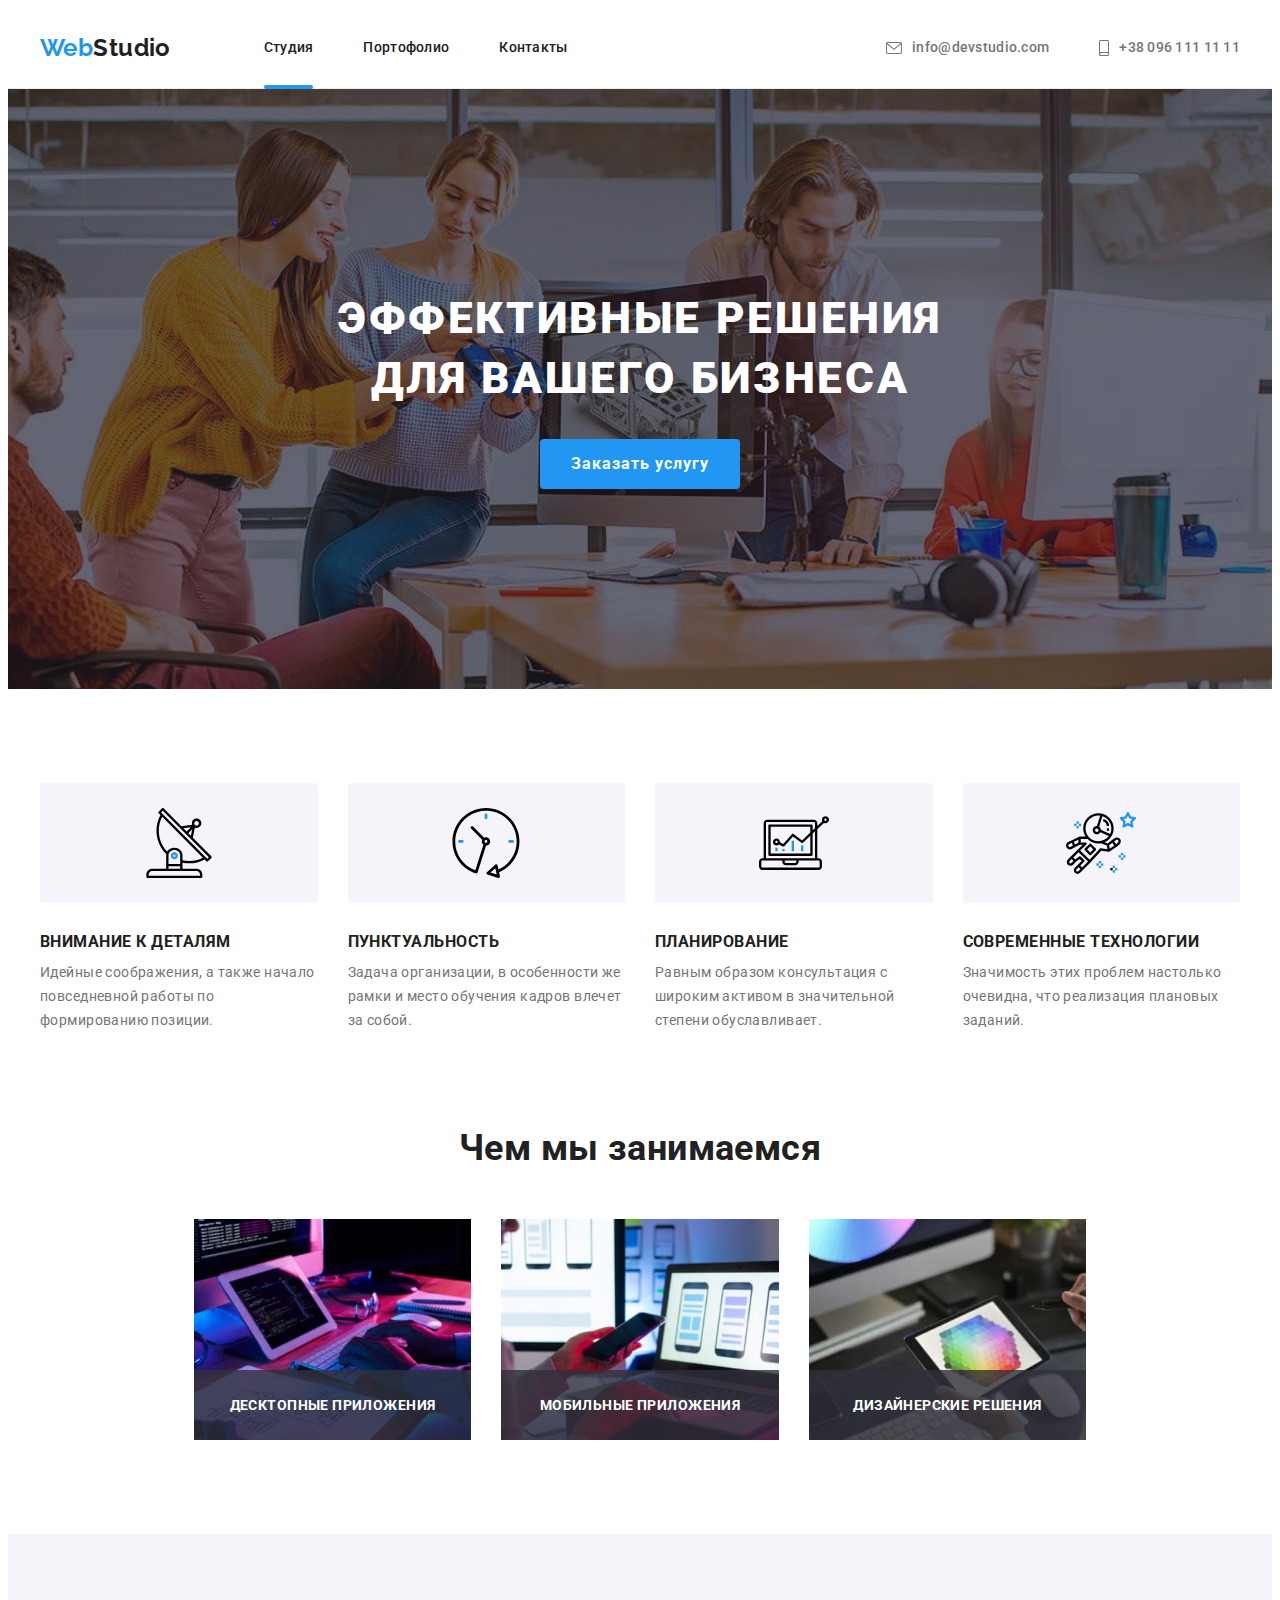
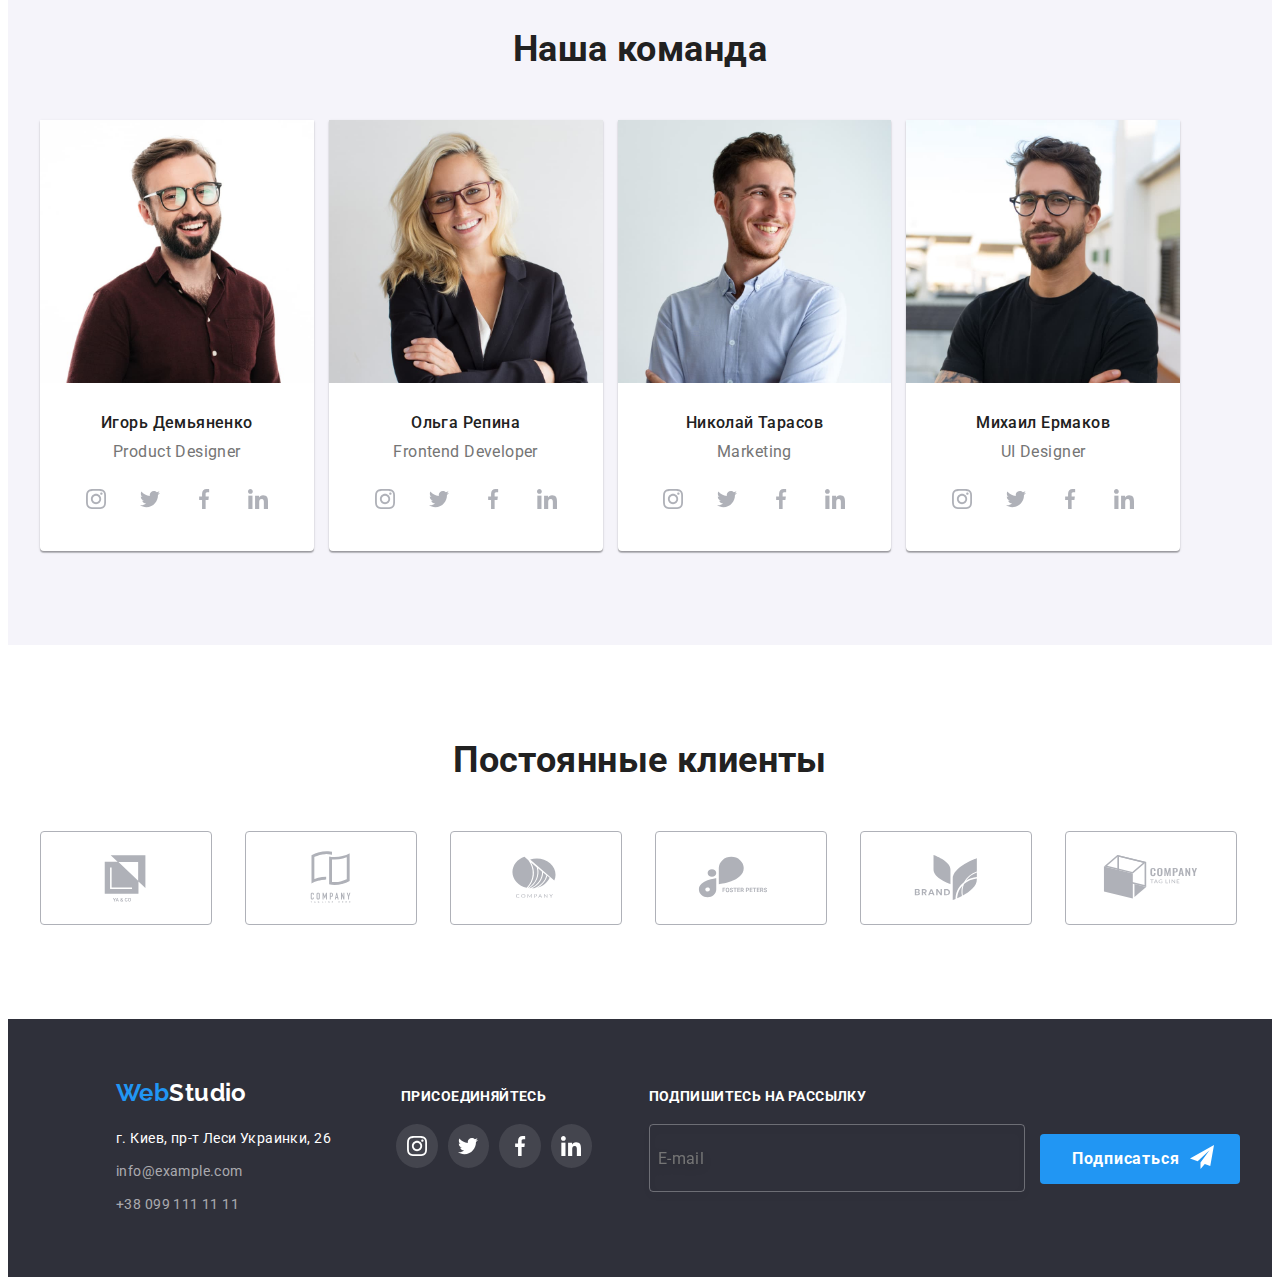
==== commit e1a4e795: "81" ====
--- a/index.html
+++ b/index.html
@@ -20,7 +20,7 @@
     />
     <link rel="stylesheet" href="./css/main.min.css" />
     <!-- <link rel="stylesheet" href="./css/styles.css" /> -->
-    <title>Home work 8</title>
+    <title>Home work 81</title>
   </head>
   <body>
     <!-- НАВИГАЦИЯ -->
--- a/css/main.min.css
+++ b/css/main.min.css
@@ -1,2 +1,2 @@
-:root{--primary-title-color: #ffffff;--third-text-color: #ffffff;--background-card: #FFFFFF;--secondary-title-color: #212121;--secondary-text-color: #212121;--primary-text-color: #757575;--accent-color: #2196f3;--filter-button-color: #F5F4FA;--border-color: #ECECEC;--hero-grount: #2F303A;--futer-grount: #2F303A;--hero-button: #188CE8;--portofolio-card-border:#EEEEEE;--hero-bg:#C4C4C4;--clients-color: #AFB1B8}.visually-hidden{position:absolute;width:1px;height:1px;margin:-1px;padding:0;overflow:hidden;border:0;clip:rect(0, 0, 0, 0)}p,h1,h2,h3,h4,h5,h6{margin:0}ul{margin:0;padding-left:0}img{display:block;width:100%;height:auto}button{border-width:0}.link{text-decoration:none;font-family:inherit;font-family:inherit}.list{list-style:none}body{font-family:"Roboto", sans-serif;font-weight:normal;font-size:14px;letter-spacing:0.03em;color:var(--primary-text-color)}.container{width:100%;margin:0 auto;padding-left:15px;padding-right:15px}@media screen and (min-width: 480px){.container{width:480px}}@media screen and (min-width: 768px){.container{width:768px}}@media screen and (min-width: 1200px){.container{width:1200px}}.section{padding-top:60px;padding-bottom:60px}@media screen and (min-width: 1200px){.section{padding-top:94px;padding-bottom:94px}}.section_title{font-weight:700;font-size:36px;line-height:calc(42 / 36);text-align:center;color:var(--secondary-title-color);margin-bottom:50px}.btn{width:200px;height:50px;font-family:inherit;font-weight:700;font-size:16px;line-height:1.87;text-align:center;letter-spacing:0.06em;cursor:pointer;border-radius:4px}.btn_hero{color:var(--third-text-color);background-color:var(--accent-color);transition:color 240ms cubic-bezier(0.4, 0, 0.2, 1),background-color 240ms cubic-bezier(0.4, 0, 0.2, 1)}.btn_hero:hover,.btn_hero:focus{color:var(--third-text-color);background-color:var(--hero-button)}.btn-filtr{font-family:inherit;font-weight:500;font-size:16px;line-height:1.62;text-align:center;cursor:pointer;display:inline-block;padding:6px 22px;border-radius:4px}.btn-filtr_color{color:var(--secondary-text-color);background:var(--filter-button-color);transition:color 240ms cubic-bezier(0.4, 0, 0.2, 1),background-color 240ms cubic-bezier(0.4, 0, 0.2, 1),box-shadow 240ms cubic-bezier(0.4, 0, 0.2, 1)}.btn-filtr_color:hover,.btn-filtr_color:focus,.carrent-btn{color:var(--third-text-color);background-color:var(--accent-color);box-shadow:0px 3px 1px rgba(0,0,0,0.1),0px 1px 2px rgba(0,0,0,0.08),0px 2px 2px rgba(0,0,0,0.12)}.btn-close{position:absolute;right:10px;top:10px;width:30px;height:30px;cursor:pointer;fill:var(--secondary-title-color);border-radius:50%;background:#00000000;border:1px solid rgba(0,0,0,0.1);box-sizing:border-box;padding:0;transition:fill 250ms cubic-bezier(0.4, 0, 0.2, 1)}.btn-close:hover,.btn-close:focus{fill:var(--accent-color)}.btn-close_icon--size{width:18px;height:18px}.logo{font-family:"Raleway", sans-serif;font-weight:700;font-size:24px;line-height:calc(28 / 24);color:var(--accent-color);transition:color 240ms cubic-bezier(0.4, 0, 0.2, 1)}.logo:hover,.logo:focus{color:var(--accent-color)}@media screen and (min-width: 1200px){.logo{font-family:"Raleway", sans-serif;font-weight:700;font-size:26px;line-height:calc(31 / 26);color:var(--accent-color);transition:color 240ms cubic-bezier(0.4, 0, 0.2, 1)}.logo:hover,.logo:focus{color:var(--accent-color)}}@media screen and (min-width: 768px){.logo{font-family:"Raleway", sans-serif;font-weight:700;font-size:24px;line-height:calc(28 / 24);color:var(--accent-color);transition:color 240ms cubic-bezier(0.4, 0, 0.2, 1)}.logo:hover,.logo:focus{color:var(--accent-color)}}.logo_indent--right{margin-right:0px}@media screen and (min-width: 1200px){.logo_indent--right{margin-right:93px}}@media screen and (min-width: 480px) and (max-width: 1199px){.logo_indent--right{margin-right:88px}}.logo--dark{color:var(--secondary-text-color)}.logo--light{color:var(--primary-title-color)}.dis-fl_d,.btn-close,.hero_container,.whyus_container,.whyus_list,.whyus_item-pkt,.ourteam-socital-list,.clients_list,.clients_link,.section-common_list,.filtr_list,.portofolio_list,.backdrop,.check_text,.check_text span{display:flex}.dis-fl_a,.btn-close,.hero_container,.whyus_item-pkt,.ourteam-socital-list,.clients_link,.backdrop,.check_text,.check_text span{align-items:center}.dis-fl_j,.btn-close,.whyus_item-pkt,.ourteam-socital-list,.clients_link,.filtr_list,.backdrop,.check_text,.check_text span{justify-content:center}.dis-fl_w,.whyus_list,.clients_list,.section-common_list,.filtr_list,.portofolio_list{flex-wrap:wrap}.dis-fl_w,.whyus_list,.clients_list,.section-common_list,.filtr_list,.portofolio_list{flex-wrap:wrap}.header{border-bottom:1px solid var(--border-color)}@media screen and (min-width: 1200px){.header_menu-flex{display:flex;align-items:center;margin-right:auto}}@media screen and (min-width: 768px) and (max-width: 1199px){.header_menu-flex{display:flex;align-items:center;margin-right:auto}}@media screen and (max-width: 767px){.header_menu-flex{display:none}}@media screen and (min-width: 1200px){.header_kontacts-flex{display:flex;align-items:center;margin-left:auto}}@media screen and (min-width: 768px) and (max-width: 1199px){.header_kontacts-flex{align-items:center;margin-left:auto}}@media screen and (max-width: 767px){.header_kontacts-flex{display:none}}.header_link{display:block;padding-top:32px;padding-bottom:32px;font-weight:500;line-height:1.14;letter-spacing:0.02em;color:var(--secondary-title-color);position:relative;transition:color 240ms cubic-bezier(0.4, 0, 0.2, 1)}.header_link:hover,.header_link:focus,.header_link .current{color:var(--accent-color)}.current::after{content:"";position:absolute;width:100%;height:4px;border-radius:2px;background-color:var(--accent-color);display:block;bottom:-1px}.header_item:not(:last-child){margin-right:50px}.header_kontacts-item{color:var(--primary-text-color)}@media screen and (min-width: 1200px){.header_kontacts-sep:not(:last-child){margin-right:50px}}@media screen and (min-width: 480px) and (max-width: 1199px){.header_kontacts-sep:not(:last-child){margin-bottom:10px}}@media screen and (min-width: 1200px){.icon_mail{width:16px;height:12px;margin-right:10px;fill:var(--primary-text-color);transition:fill 240ms cubic-bezier(0.4, 0, 0.2, 1)}.header_link-item:hover .icon_mail,.header_link-item:focus .icon_mail{fill:var(--accent-color)}}@media screen and (min-width: 480px) and (max-width: 1199px){.icon_mail{width:14px;height:10px;margin-right:8px;fill:var(--primary-text-color);transition:fill 240ms cubic-bezier(0.4, 0, 0.2, 1)}.header_link-item:hover .icon_mail,.header_link-item:focus .icon_mail{fill:var(--accent-color)}}@media screen and (min-width: 1200px){.icon_tel{width:10px;height:16px;margin-right:10px;fill:var(--primary-text-color);transition:fill 240ms cubic-bezier(0.4, 0, 0.2, 1)}.header_link-item:hover .icon_tel,.header_link-item:focus .icon_tel{fill:var(--accent-color)}}@media screen and (min-width: 480px) and (max-width: 1199px){.icon_tel{width:10px;height:14px;margin-right:8px;fill:var(--primary-text-color);transition:fill 240ms cubic-bezier(0.4, 0, 0.2, 1)}.header_link-item:hover .icon_tel,.header_link-item:focus .icon_tel{fill:var(--accent-color)}}.header_link-item{display:flex;align-items:center;font-weight:500;line-height:1.14;letter-spacing:0.02em;color:var(--primary-text-color);transition:color 240ms cubic-bezier(0.4, 0, 0.2, 1)}.header_link-item:hover,.header_link-item:focus{color:var(--accent-color)}.hero{background-color:var(--hero-bg);background-image:linear-gradient(to right, rgba(47,48,58,0.4), rgba(47,48,58,0.4)),url(../images/hero-jpeg.jpg);background-repeat:no-repeat;background-position:center;background-size:cover;padding-top:200px;padding-bottom:200px}.hero_container{flex-direction:column}@media screen and (min-width: 1200px){.hero_title{font-weight:900;font-size:44px;line-height:1.36;text-align:center;letter-spacing:0.06em;text-transform:uppercase;color:var(--primary-title-color);width:696px;margin-bottom:30px}}@media screen and (max-width: 480px){.hero_title{font-weight:900;font-size:26px;line-height:calc(42 / 26);text-align:center;letter-spacing:0.06em;text-transform:uppercase;color:var(--primary-title-color);width:360px;margin-bottom:30px}}.whyus_list{justify-content:center;margin-left:-30px;margin-bottom:-30px}@media screen and (max-width: 767px){.whyus_item{flex-basis:100%;margin-left:30px;margin-bottom:30px}}@media screen and (min-width: 768px){.whyus_item{flex-basis:calc(100% / 2 - 30px);margin-left:30px;margin-bottom:30px}}@media screen and (min-width: 1200px){.whyus_item{flex-basis:calc(100% / 4 - 30px);margin-left:30px;margin-bottom:30px}}.whyus_item-pkt{height:120px;background-color:var(--filter-button-color);border-radius:4px;margin-bottom:30px}.whyus_pkt-item{width:70px;height:70px}.whyus_item-header{font-weight:700;line-height:calc(16 / 14);letter-spacing:0.03em;text-transform:uppercase;color:var(--secondary-title-color);margin-bottom:10px}.whyus_item-text{line-height:1.71;color:var(--primary-text-color)}@media screen and (max-width: 1199px){.wedoing-hidden{position:absolute;width:1px;height:1px;margin:-1px;padding:0;overflow:hidden;border:0;clip:rect(0, 0, 0, 0)}}@media screen and (min-width: 1200px){.wedoing{padding-top:0px}.wedoing_list{display:flex;flex-wrap:wrap;justify-content:center;margin-left:-30px;margin-top:-30px}.wedoing_item{flex-basis:calc(100% / 4 - 30px);margin-left:30px;margin-top:30px}.wedoing_item{position:relative}.wedoing_text{position:absolute;bottom:0;width:100%;padding-top:27px;padding-bottom:27px;color:#fff;font-family:Roboto;font-style:normal;font-weight:bold;font-size:14px;line-height:calc(16 / 14);text-align:center;letter-spacing:0.03em;text-transform:uppercase;background:rgba(47,48,58,0.8)}}.ourteam{background:var(--filter-button-color)}.ourteam_list{margin-bottom:-30px}@media screen and (min-width: 768px){.ourteam_list{display:flex;flex-wrap:wrap;margin-left:-15px}}.ourteam_item{margin-bottom:30px}@media screen and (min-width: 768px){.ourteam_item{flex-basis:calc(100% / 2 - 30px);margin-left:15px}}@media screen and (min-width: 1200px){.ourteam_item{flex-basis:calc(100% / 4 - 30px);margin-left:15px}}.ourteam-card{background:var(--background-card);box-shadow:0px 1px 3px rgba(0,0,0,0.12),0px 1px 1px rgba(0,0,0,0.14),0px 2px 1px rgba(0,0,0,0.2);border-radius:0px 0px 4px 4px;display:block;padding-bottom:30px}.ourteam_item-title{font-weight:500;font-size:16px;line-height:calc(19 / 16);text-align:center;color:var(--secondary-title-color);margin-top:30px;margin-bottom:10px}.ourteam_item-text{font-size:16px;line-height:calc(19 / 16);text-align:center;margin-bottom:16px}.ourteam-socital-item+.ourteam-socital-item{margin-left:10px}.ourteam-socital-link{width:44px;height:44px;border-radius:50%;display:block;background-color:var(--primary-title-color);display:flex;align-items:center;justify-content:center;transition:background-color 240ms cubic-bezier(0.4, 0, 0.2, 1)}.ourteam-socital-link:hover,.ourteam-socital-link:focus{background-color:var(--accent-color)}.socital-link-pkt{fill:var(--clients-color);width:20px;height:20px;transition:fill 240ms cubic-bezier(0.4, 0, 0.2, 1)}.ourteam-socital-link:hover .socital-link-pkt,.ourteam-socital-link:focus .socital-link-pkt{fill:var(--primary-title-color)}.clients_list{margin-left:-30px;margin-top:-30px}@media screen and (min-width: 768px){.clients_list{display:flex;flex-wrap:wrap;margin-left:-30px}}.clients_item{flex-basis:calc(100% / 2 - 30px);margin-left:30px;margin-top:30px}@media screen and (min-width: 768px){.clients_item{flex-basis:calc(100% / 3 - 30px);margin-left:30px}}@media screen and (min-width: 1200px){.clients_item{flex-basis:calc(100% / 6 - 30px);margin-left:30px}}.clients_link{width:100%;height:92px;border:1px solid var(--clients-color);border-radius:4px;fill:var(--clients-color);transition:border 240ms cubic-bezier(0.4, 0, 0.2, 1),fill 240ms cubic-bezier(0.4, 0, 0.2, 1)}.clients_link:hover,.clients_link:focus{border:1px solid var(--hero-button);fill:var(--hero-button)}@media screen and (min-width: 480px){.clients_link{width:210px}}@media screen and (min-width: 768px){.clients_link{width:226px}}@media screen and (min-width: 1200px){.clients_link{width:170px}}.clients_icon{width:106px;height:60px}.footer{width:100%;background:var(--futer-grount);padding-top:60px;padding-bottom:60px}.footer_contact{font-style:inherit}.address{color:var(--third-text-color);line-height:1.71;transition:color 240ms cubic-bezier(0.4, 0, 0.2, 1)}.address:hover,.address:focus{color:var(--accent-color)}.contact{color:rgba(255,255,255,0.6);line-height:1.71;transition:color 240ms cubic-bezier(0.4, 0, 0.2, 1)}.contact:hover,.contact:focus{color:var(--accent-color)}.logo_indent--bottom{display:block;margin-bottom:20px}.footer-list{margin-bottom:60px}.footer_item:not(:last-child){display:block;margin-bottom:9px}@media screen and (min-width: 1200px){.footer-section{display:flex;flex-wrap:wrap;align-items:baseline}}@media screen and (max-width: 1199px){.footer-section{text-align:center}}.footer-section_tablet{margin-bottom:60px}@media screen and (min-width: 1200px){.footer-section_tablet{display:flex;flex-wrap:wrap;align-items:baseline}}@media screen and (min-width: 481px) and (max-width: 1199px){.footer-section_tablet{display:flex;align-items:baseline}}.footer-section_item:not(:last-child){margin-bottom:60px}@media screen and (min-width: 480px){.footer-section_item:not(:last-child){margin-bottom:60px}}@media screen and (min-width: 768px){.footer-section_item:not(:last-child){margin-left:76px;margin-bottom:60px}}@media screen and (min-width: 1200px){.footer-section_item:not(:last-child){margin-right:70px}}.footer-section_item:last-child{margin-left:auto}@media screen and (min-width: 480px) and (max-width: 768px){.footer-section_item:last-child{margin-right:89px}}.section-common_list{align-items:center;justify-content:center;margin-left:-10px;width:206px}.section-common_position{margin:0 auto}@media screen and (min-width: 1200px){.section-common_position{margin:0 auto}}.section-common_title{font-weight:700;font-size:14px;text-transform:uppercase;line-height:calc(16 / 14);color:var(--primary-title-color);margin-bottom:20px}.section-common_item{width:44px;height:44px;flex-basis:calc(100% / 4 - 10px)}.section-common_item+.section-common_item{margin-left:10px}.section-common_link{width:100%;height:100%;border-radius:50%;display:block;background-color:rgba(255,255,255,0.1);display:flex;align-items:center;justify-content:center;transition:background-color 240ms cubic-bezier(0.4, 0, 0.2, 1)}.section-common_link:hover,.section-common_link:focus{background-color:var(--accent-color)}.section-common_pkt{fill:var(--primary-title-color);width:20px;height:20px}.footer-mailing_title{font-family:Roboto;font-style:normal;font-weight:bold;font-size:14px;line-height:16px;letter-spacing:0.03em;text-transform:uppercase;color:#ffffff;margin-bottom:20px}.footer-mailing_form{position:relative}.footer-mailing_box{width:100%;height:50px;background-color:transparent;border:1px solid rgba(255,255,255,0.3);filter:drop-shadow(0px 4px 4px rgba(0,0,0,0.15));border-radius:4px;padding:8px;font-family:inherit;font-size:16px;line-height:1.25;align-items:center;letter-spacing:0.03em;color:rgba(255,255,255,0.6);margin-bottom:20px}.footer-mailing_box:hover,.footer-mailing_box:focus{border:1px solid var(--accent-color)}@media screen and (min-width: 480px){.footer-mailing_box{width:100%;height:50px;background-color:transparent;border:1px solid rgba(255,255,255,0.3);filter:drop-shadow(0px 4px 4px rgba(0,0,0,0.15));border-radius:4px;padding:8px;font-family:inherit;font-size:16px;line-height:1.25;align-items:center;letter-spacing:0.03em;color:rgba(255,255,255,0.6);margin-bottom:20px}.footer-mailing_box:hover,.footer-mailing_box:focus{border:1px solid var(--accent-color)}}@media screen and (min-width: 768px){.footer-mailing_box{width:450px;height:50px;background-color:transparent;border:1px solid rgba(255,255,255,0.3);filter:drop-shadow(0px 4px 4px rgba(0,0,0,0.15));border-radius:4px;padding:8px;font-family:inherit;font-size:16px;line-height:1.25;align-items:center;letter-spacing:0.03em;color:rgba(255,255,255,0.6);margin-bottom:20px}.footer-mailing_box:hover,.footer-mailing_box:focus{border:1px solid var(--accent-color)}}@media screen and (min-width: 1200px){.footer-mailing_box{width:358px;height:50px;background-color:transparent;border:1px solid rgba(255,255,255,0.3);filter:drop-shadow(0px 4px 4px rgba(0,0,0,0.15));border-radius:4px;margin-right:12px;padding:8px;font-family:inherit;font-size:16px;line-height:1.25;align-items:center;letter-spacing:0.03em;color:rgba(255,255,255,0.6)}.footer-mailing_box:hover,.footer-mailing_box:focus{border:1px solid var(--accent-color)}}.footer-mailing_btn{width:200px;height:50px;padding-left:0px;padding-top:10px;padding-right:28px;padding-bottom:10px}.footer-icon_send{width:24px;height:24px;position:absolute;margin-left:10px;margin-top:13px;transform:translateY(-50%);transition:transform 2250ms cubic-bezier(0.4, 0, 0.2, 1)}.footer-icon_send:hover,.footer-icon_send:focus{transform:rotate(25deg) translateX(-45%)}.filtr_list{margin-bottom:50px}.filtr-item:not(:last-child){margin-right:8px}.portofolio_list{margin-left:-30px;margin-top:-30px}.portofolio_item{flex-basis:calc(100% / 3 - 30px);box-sizing:border-box;margin-left:30px;margin-top:30px}.portofolio_link{transition:box-shadow 240ms cubic-bezier(0.4, 0, 0.2, 1)}.portofolio_link:hover,.portofolio_link:focus{display:block;outline:none;box-shadow:0px 1px 1px rgba(0,0,0,0.12),0px 4px 4px rgba(0,0,0,0.06),1px 4px 6px rgba(0,0,0,0.16)}.portofolio_item-title{font-weight:700;font-size:18px;line-height:2;letter-spacing:0.06em;color:var(--secondary-title-color);margin-bottom:4px}.portofolio_item-text{font-size:16px;line-height:1.87;color:var(--primary-text-color)}.portofolio_item-card{padding-left:24px;padding-top:20px;padding-bottom:20px;border:1px solid var(--portofolio-card-border);border-top:0px;box-sizing:border-box}.portofolio_top-wrappter{position:relative;overflow:hidden}.porofolio_top-text{font-weight:400;font-size:18px;line-height:1.56;letter-spacing:0.03em;color:var(--primary-title-color);background-color:rgba(33,150,243,0.9);position:absolute;top:0px;left:0px;height:100%;padding:63px 24px;transform:translateY(100%);transition:transform 240ms cubic-bezier(0.4, 0, 0.2, 1)}.portofolio_link:hover .porofolio_top-text,.portofolio_link:focus .porofolio_top-text{transform:translateY(0)}.backdrop{position:fixed;width:100vw;height:100vh;background-color:rgba(0,0,0,0.2);top:0;transition:opacity 240ms cubic-bezier(0.4, 0, 0.2, 1),visibility 240ms cubic-bezier(0.4, 0, 0.2, 1)}.backdrop.is-hidden{opacity:0;visibility:hidden;pointer-events:none}.backdrop.is-hidden .modal{opacity:0;transform:scale(0)}.modal{width:528px;min-height:581px;background-color:var(--primary-title-color);box-shadow:0px 1px 3px rgba(0,0,0,0.12),0px 1px 1px rgba(0,0,0,0.14),0px 2px 1px rgba(0,0,0,0.2);border-radius:4px;position:relative;opacity:1;transform:scale(1);transition:opacity 250ms cubic-bezier(0.4, 0, 0.2, 1),transform 250ms cubic-bezier(0.4, 0, 0.2, 1);padding:40px}.modal_title{font-size:20px;line-height:calc(23 / 20);font-weight:700;margin-bottom:20px;text-align:center;letter-spacing:0.03em;color:#212121}.modal_field{margin-bottom:10px}.modal_input-label{font-size:12px;line-height:calc(14 / 12);letter-spacing:0.01em;color:#757575;display:block;margin-bottom:4px}.modal_input-wrapper{display:block;position:relative}.modal_input{width:100%;height:45px;border-radius:4px;border:1px solid rgba(33,33,33,0.2);background-color:transparent;padding-left:42px;padding-right:20px;outline:none;color:var(--primary-text-color);transition:border 250ms cubic-bezier(0.4, 0, 0.2, 1)}.modal_input:hover,.modal_input:focus{border:1px solid var(--accent-color)}.modal_input:hover+.input_icon,.modal_input:focus+.input_icon{fill:var(--accent-color)}.input_icon{width:18px;height:18px;position:absolute;left:12px;top:50%;transform:translateY(-50%);transition:fill 250ms cubic-bezier(0.4, 0, 0.2, 1)}.modal_user-commit{width:100%;height:120px;border-radius:4px;border:1px solid rgba(33,33,33,0.2);box-sizing:border-box;background-color:transparent;padding:10px;resize:none;outline:none;transition:border 250ms cubic-bezier(0.4, 0, 0.2, 1);color:var(--primary-text-color)}.modal_user-commit::placeholder{color:rgba(117,117,117,0.5)}.modal_user-commit:hover,.modal_user-commit:focus{border:1px solid var(--accent-color)}.modal_btn{display:block;margin:0 auto}.check_text{font-size:14px;line-height:1.71;letter-spacing:0.03em;color:var(--primary-text-color);margin-bottom:30px}.check_text span{width:16px;height:15px;border:2px solid var(--futer-grount);border-radius:3px;margin-right:8px;transition:background-color 250ms cubic-bezier(0.4, 0, 0.2, 1),border 250ms cubic-bezier(0.4, 0, 0.2, 1)}.modal_checkbox:hover+.check_text span,.modal_checkbox:focus+.check_text span{border:2px solid var(--accent-color)}.modal_checkbox:checked+.check_text span{background-color:var(--accent-color);border:2px solid var(--accent-color)}
+:root{--primary-title-color: #ffffff;--third-text-color: #ffffff;--background-card: #FFFFFF;--secondary-title-color: #212121;--secondary-text-color: #212121;--primary-text-color: #757575;--accent-color: #2196f3;--filter-button-color: #F5F4FA;--border-color: #ECECEC;--hero-grount: #2F303A;--futer-grount: #2F303A;--hero-button: #188CE8;--portofolio-card-border:#EEEEEE;--hero-bg:#C4C4C4;--clients-color: #AFB1B8}.visually-hidden{position:absolute;width:1px;height:1px;margin:-1px;padding:0;overflow:hidden;border:0;clip:rect(0, 0, 0, 0)}p,h1,h2,h3,h4,h5,h6{margin:0}ul{margin:0;padding-left:0}img{display:block;width:100%;height:auto}button{border-width:0}.link{text-decoration:none;font-family:inherit;font-family:inherit}.list{list-style:none}body{font-family:"Roboto", sans-serif;font-weight:normal;font-size:14px;letter-spacing:0.03em;color:var(--primary-text-color)}.container{width:100%;margin:0 auto;padding-left:15px;padding-right:15px}@media screen and (min-width: 480px){.container{width:480px}}@media screen and (min-width: 768px){.container{width:768px}}@media screen and (min-width: 1200px){.container{width:1200px}}.section{padding-top:60px;padding-bottom:60px}@media screen and (min-width: 1200px){.section{padding-top:94px;padding-bottom:94px}}.section_title{font-weight:700;font-size:36px;line-height:calc(42 / 36);text-align:center;color:var(--secondary-title-color);margin-bottom:50px}.btn{width:200px;height:50px;font-family:inherit;font-weight:700;font-size:16px;line-height:1.87;text-align:center;letter-spacing:0.06em;cursor:pointer;border-radius:4px}.btn_hero{color:var(--third-text-color);background-color:var(--accent-color);transition:color 240ms cubic-bezier(0.4, 0, 0.2, 1),background-color 240ms cubic-bezier(0.4, 0, 0.2, 1)}.btn_hero:hover,.btn_hero:focus{color:var(--third-text-color);background-color:var(--hero-button)}.btn-filtr{font-family:inherit;font-weight:500;font-size:16px;line-height:1.62;text-align:center;cursor:pointer;display:inline-block;padding:6px 22px;border-radius:4px}.btn-filtr_color{color:var(--secondary-text-color);background:var(--filter-button-color);transition:color 240ms cubic-bezier(0.4, 0, 0.2, 1),background-color 240ms cubic-bezier(0.4, 0, 0.2, 1),box-shadow 240ms cubic-bezier(0.4, 0, 0.2, 1)}.btn-filtr_color:hover,.btn-filtr_color:focus,.carrent-btn{color:var(--third-text-color);background-color:var(--accent-color);box-shadow:0px 3px 1px rgba(0,0,0,0.1),0px 1px 2px rgba(0,0,0,0.08),0px 2px 2px rgba(0,0,0,0.12)}.btn-close{position:absolute;right:10px;top:10px;width:30px;height:30px;cursor:pointer;fill:var(--secondary-title-color);border-radius:50%;background:#00000000;border:1px solid rgba(0,0,0,0.1);box-sizing:border-box;padding:0;transition:fill 250ms cubic-bezier(0.4, 0, 0.2, 1)}.btn-close:hover,.btn-close:focus{fill:var(--accent-color)}.btn-close_icon--size{width:18px;height:18px}.logo{font-family:"Raleway", sans-serif;font-weight:700;font-size:24px;line-height:calc(28 / 24);color:var(--accent-color);transition:color 240ms cubic-bezier(0.4, 0, 0.2, 1)}.logo:hover,.logo:focus{color:var(--accent-color)}@media screen and (min-width: 1200px){.logo{font-family:"Raleway", sans-serif;font-weight:700;font-size:26px;line-height:calc(31 / 26);color:var(--accent-color);transition:color 240ms cubic-bezier(0.4, 0, 0.2, 1)}.logo:hover,.logo:focus{color:var(--accent-color)}}@media screen and (min-width: 768px){.logo{font-family:"Raleway", sans-serif;font-weight:700;font-size:24px;line-height:calc(28 / 24);color:var(--accent-color);transition:color 240ms cubic-bezier(0.4, 0, 0.2, 1)}.logo:hover,.logo:focus{color:var(--accent-color)}}.logo_indent--right{margin-right:0px}@media screen and (min-width: 1200px){.logo_indent--right{margin-right:93px}}@media screen and (min-width: 480px) and (max-width: 1199px){.logo_indent--right{margin-right:88px}}.logo--dark{color:var(--secondary-text-color)}.logo--light{color:var(--primary-title-color)}.dis-fl_d,.btn-close,.hero_container,.whyus_container,.whyus_list,.whyus_item-pkt,.ourteam-socital-list,.clients_list,.clients_link,.section-common_list,.filtr_list,.portofolio_list,.backdrop,.check_text,.check_text span{display:flex}.dis-fl_a,.btn-close,.hero_container,.whyus_item-pkt,.ourteam-socital-list,.clients_link,.backdrop,.check_text,.check_text span{align-items:center}.dis-fl_j,.btn-close,.whyus_item-pkt,.ourteam-socital-list,.clients_link,.filtr_list,.backdrop,.check_text,.check_text span{justify-content:center}.dis-fl_w,.whyus_list,.clients_list,.section-common_list,.filtr_list,.portofolio_list{flex-wrap:wrap}.dis-fl_w,.whyus_list,.clients_list,.section-common_list,.filtr_list,.portofolio_list{flex-wrap:wrap}.header{border-bottom:1px solid var(--border-color)}@media screen and (min-width: 1200px){.header_menu-flex{display:flex;align-items:center;margin-right:auto}}@media screen and (min-width: 768px) and (max-width: 1199px){.header_menu-flex{display:flex;align-items:center;margin-right:auto}}@media screen and (max-width: 767px){.header_menu-flex{display:none}}@media screen and (min-width: 1200px){.header_kontacts-flex{display:flex;align-items:center;margin-left:auto}}@media screen and (min-width: 768px) and (max-width: 1199px){.header_kontacts-flex{align-items:center;margin-left:auto}}@media screen and (max-width: 767px){.header_kontacts-flex{display:none}}.header_link{display:block;padding-top:32px;padding-bottom:32px;font-weight:500;line-height:1.14;letter-spacing:0.02em;color:var(--secondary-title-color);position:relative;transition:color 240ms cubic-bezier(0.4, 0, 0.2, 1)}.header_link:hover,.header_link:focus,.header_link .current{color:var(--accent-color)}.current::after{content:"";position:absolute;width:100%;height:4px;border-radius:2px;background-color:var(--accent-color);display:block;bottom:-1px}.header_item:not(:last-child){margin-right:50px}.header_kontacts-item{color:var(--primary-text-color)}@media screen and (min-width: 1200px){.header_kontacts-sep:not(:last-child){margin-right:50px}}@media screen and (min-width: 480px) and (max-width: 1199px){.header_kontacts-sep:not(:last-child){margin-bottom:10px}}@media screen and (min-width: 1200px){.icon_mail{width:16px;height:12px;margin-right:10px;fill:var(--primary-text-color);transition:fill 240ms cubic-bezier(0.4, 0, 0.2, 1)}.header_link-item:hover .icon_mail,.header_link-item:focus .icon_mail{fill:var(--accent-color)}}@media screen and (min-width: 480px) and (max-width: 1199px){.icon_mail{width:14px;height:10px;margin-right:8px;fill:var(--primary-text-color);transition:fill 240ms cubic-bezier(0.4, 0, 0.2, 1)}.header_link-item:hover .icon_mail,.header_link-item:focus .icon_mail{fill:var(--accent-color)}}@media screen and (min-width: 1200px){.icon_tel{width:10px;height:16px;margin-right:10px;fill:var(--primary-text-color);transition:fill 240ms cubic-bezier(0.4, 0, 0.2, 1)}.header_link-item:hover .icon_tel,.header_link-item:focus .icon_tel{fill:var(--accent-color)}}@media screen and (min-width: 480px) and (max-width: 1199px){.icon_tel{width:10px;height:14px;margin-right:8px;fill:var(--primary-text-color);transition:fill 240ms cubic-bezier(0.4, 0, 0.2, 1)}.header_link-item:hover .icon_tel,.header_link-item:focus .icon_tel{fill:var(--accent-color)}}.header_link-item{display:flex;align-items:center;font-weight:500;line-height:1.14;letter-spacing:0.02em;color:var(--primary-text-color);transition:color 240ms cubic-bezier(0.4, 0, 0.2, 1)}.header_link-item:hover,.header_link-item:focus{color:var(--accent-color)}.hero{background-color:var(--hero-bg);background-image:linear-gradient(to right, rgba(47,48,58,0.4), rgba(47,48,58,0.4)),url(../images/hero-jpeg.jpg);background-repeat:no-repeat;background-position:center;background-size:cover;padding-top:200px;padding-bottom:200px}.hero_container{flex-direction:column}@media screen and (min-width: 1200px){.hero_title{font-weight:900;font-size:44px;line-height:1.36;text-align:center;letter-spacing:0.06em;text-transform:uppercase;color:var(--primary-title-color);width:696px;margin-bottom:30px}}@media screen and (max-width: 480px){.hero_title{font-weight:900;font-size:26px;line-height:calc(42 / 26);text-align:center;letter-spacing:0.06em;text-transform:uppercase;color:var(--primary-title-color);width:360px;margin-bottom:30px}}.whyus_list{justify-content:center;margin-left:-30px;margin-bottom:-30px}@media screen and (max-width: 767px){.whyus_item{flex-basis:100%;margin-left:30px;margin-bottom:30px}}@media screen and (min-width: 768px){.whyus_item{flex-basis:calc(100% / 2 - 30px);margin-left:30px;margin-bottom:30px}}@media screen and (min-width: 1200px){.whyus_item{flex-basis:calc(100% / 4 - 30px);margin-left:30px;margin-bottom:30px}}.whyus_item-pkt{height:120px;background-color:var(--filter-button-color);border-radius:4px;margin-bottom:30px}.whyus_pkt-item{width:70px;height:70px}.whyus_item-header{font-weight:700;line-height:calc(16 / 14);letter-spacing:0.03em;text-transform:uppercase;color:var(--secondary-title-color);margin-bottom:10px}.whyus_item-text{line-height:1.71;color:var(--primary-text-color)}@media screen and (max-width: 1199px){.wedoing-hidden{position:absolute;width:1px;height:1px;margin:-1px;padding:0;overflow:hidden;border:0;clip:rect(0, 0, 0, 0)}}@media screen and (min-width: 1200px){.wedoing{padding-top:0px}.wedoing_list{display:flex;flex-wrap:wrap;justify-content:center;margin-left:-30px;margin-top:-30px}.wedoing_item{flex-basis:calc(100% / 4 - 30px);margin-left:30px;margin-top:30px}.wedoing_item{position:relative}.wedoing_text{position:absolute;bottom:0;width:100%;padding-top:27px;padding-bottom:27px;color:#fff;font-family:Roboto;font-style:normal;font-weight:bold;font-size:14px;line-height:calc(16 / 14);text-align:center;letter-spacing:0.03em;text-transform:uppercase;background:rgba(47,48,58,0.8)}}.ourteam{background:var(--filter-button-color)}.ourteam_list{margin-bottom:-30px}@media screen and (min-width: 768px){.ourteam_list{display:flex;flex-wrap:wrap;margin-left:-15px}}.ourteam_item{margin-bottom:30px}@media screen and (min-width: 768px){.ourteam_item{flex-basis:calc(100% / 2 - 30px);margin-left:15px}}@media screen and (min-width: 1200px){.ourteam_item{flex-basis:calc(100% / 4 - 30px);margin-left:15px}}.ourteam-card{background:var(--background-card);box-shadow:0px 1px 3px rgba(0,0,0,0.12),0px 1px 1px rgba(0,0,0,0.14),0px 2px 1px rgba(0,0,0,0.2);border-radius:0px 0px 4px 4px;display:block;padding-bottom:30px}.ourteam_item-title{font-weight:500;font-size:16px;line-height:calc(19 / 16);text-align:center;color:var(--secondary-title-color);margin-top:30px;margin-bottom:10px}.ourteam_item-text{font-size:16px;line-height:calc(19 / 16);text-align:center;margin-bottom:16px}.ourteam-socital-item+.ourteam-socital-item{margin-left:10px}.ourteam-socital-link{width:44px;height:44px;border-radius:50%;display:block;background-color:var(--primary-title-color);display:flex;align-items:center;justify-content:center;transition:background-color 240ms cubic-bezier(0.4, 0, 0.2, 1)}.ourteam-socital-link:hover,.ourteam-socital-link:focus{background-color:var(--accent-color)}.socital-link-pkt{fill:var(--clients-color);width:20px;height:20px;transition:fill 240ms cubic-bezier(0.4, 0, 0.2, 1)}.ourteam-socital-link:hover .socital-link-pkt,.ourteam-socital-link:focus .socital-link-pkt{fill:var(--primary-title-color)}.clients_list{margin-left:-30px;margin-top:-30px}@media screen and (min-width: 768px){.clients_list{display:flex;flex-wrap:wrap;margin-left:-30px}}.clients_item{flex-basis:calc(100% / 2 - 30px);margin-left:30px;margin-top:30px}@media screen and (min-width: 768px){.clients_item{flex-basis:calc(100% / 3 - 30px);margin-left:30px}}@media screen and (min-width: 1200px){.clients_item{flex-basis:calc(100% / 6 - 30px);margin-left:30px}}.clients_link{width:100%;height:92px;border:1px solid var(--clients-color);border-radius:4px;fill:var(--clients-color);transition:border 240ms cubic-bezier(0.4, 0, 0.2, 1),fill 240ms cubic-bezier(0.4, 0, 0.2, 1)}.clients_link:hover,.clients_link:focus{border:1px solid var(--hero-button);fill:var(--hero-button)}@media screen and (min-width: 480px){.clients_link{width:210px}}@media screen and (min-width: 768px){.clients_link{width:226px}}@media screen and (min-width: 1200px){.clients_link{width:170px}}.clients_icon{width:106px;height:60px}.footer{width:100%;background:var(--futer-grount);padding-top:60px;padding-bottom:60px}.footer_contact{font-style:inherit}@media screen and (max-width: 1199px){.footer_contact{margin-bottom:60px}}.address{color:var(--third-text-color);line-height:1.71;transition:color 240ms cubic-bezier(0.4, 0, 0.2, 1)}.address:hover,.address:focus{color:var(--accent-color)}.contact{color:rgba(255,255,255,0.6);line-height:1.71;transition:color 240ms cubic-bezier(0.4, 0, 0.2, 1)}.contact:hover,.contact:focus{color:var(--accent-color)}.logo_indent--bottom{display:block;margin-bottom:20px}.footer_item:not(:last-child){display:block;margin-bottom:9px}@media screen and (min-width: 1200px){.footer-section{display:flex;flex-wrap:wrap;align-items:baseline}}@media screen and (max-width: 1199px){.footer-section{text-align:center}}@media screen and (min-width: 1200px){.footer-section_tablet{display:flex;flex-wrap:wrap;align-items:baseline}}@media screen and (min-width: 768px) and (max-width: 1199px){.footer-section_tablet{display:flex;align-items:baseline}}@media screen and (max-width: 767px){.footer-section_tablet{margin-bottom:60px}}@media screen and (max-width: 480px){.footer-section_item:not(:last-child){margin-bottom:60px}}@media screen and (min-width: 768px){.footer-section_item:not(:last-child){margin-left:76px;margin-right:91px}}@media screen and (min-width: 1200px){.footer-section_item:not(:last-child){margin-right:70px}}.footer-section_item:last-child{margin-left:auto}@media screen and (min-width: 768px) and (max-width: 1199px){.footer-section_item:last-child{max-width:450px;display:block;margin:0 auto}}.section-common_list{align-items:center;justify-content:center;margin-left:-10px;width:206px}@media screen and (max-width: 1199px){.section-common_position{margin:0 auto}}.section-common_title{font-weight:700;font-size:14px;text-transform:uppercase;line-height:calc(16 / 14);color:var(--primary-title-color);margin-bottom:20px}.section-common_item{width:44px;height:44px;flex-basis:calc(100% / 4 - 10px)}.section-common_item+.section-common_item{margin-left:10px}.section-common_link{width:100%;height:100%;border-radius:50%;display:block;background-color:rgba(255,255,255,0.1);display:flex;align-items:center;justify-content:center;transition:background-color 240ms cubic-bezier(0.4, 0, 0.2, 1)}.section-common_link:hover,.section-common_link:focus{background-color:var(--accent-color)}.section-common_pkt{fill:var(--primary-title-color);width:20px;height:20px}.footer-mailing_title{font-family:Roboto;font-style:normal;font-weight:bold;font-size:14px;line-height:16px;letter-spacing:0.03em;text-transform:uppercase;color:#ffffff;margin-bottom:20px}.footer-mailing_form{position:relative}.footer-mailing_box{width:100%;height:50px;background-color:transparent;border:1px solid rgba(255,255,255,0.3);filter:drop-shadow(0px 4px 4px rgba(0,0,0,0.15));border-radius:4px;padding:8px;font-family:inherit;font-size:16px;line-height:1.25;align-items:center;letter-spacing:0.03em;color:rgba(255,255,255,0.6);margin-bottom:20px}.footer-mailing_box:hover,.footer-mailing_box:focus{border:1px solid var(--accent-color)}@media screen and (min-width: 480px){.footer-mailing_box{width:100%;height:50px;background-color:transparent;border:1px solid rgba(255,255,255,0.3);filter:drop-shadow(0px 4px 4px rgba(0,0,0,0.15));border-radius:4px;padding:8px;font-family:inherit;font-size:16px;line-height:1.25;align-items:center;letter-spacing:0.03em;color:rgba(255,255,255,0.6);margin-bottom:20px}.footer-mailing_box:hover,.footer-mailing_box:focus{border:1px solid var(--accent-color)}}@media screen and (min-width: 768px){.footer-mailing_box{width:450px;height:50px;background-color:transparent;border:1px solid rgba(255,255,255,0.3);filter:drop-shadow(0px 4px 4px rgba(0,0,0,0.15));border-radius:4px;padding:8px;font-family:inherit;font-size:16px;line-height:1.25;align-items:center;letter-spacing:0.03em;color:rgba(255,255,255,0.6);margin-bottom:20px}.footer-mailing_box:hover,.footer-mailing_box:focus{border:1px solid var(--accent-color)}}@media screen and (min-width: 1200px){.footer-mailing_box{width:358px;height:50px;background-color:transparent;border:1px solid rgba(255,255,255,0.3);filter:drop-shadow(0px 4px 4px rgba(0,0,0,0.15));border-radius:4px;margin-right:12px;padding:8px;font-family:inherit;font-size:16px;line-height:1.25;align-items:center;letter-spacing:0.03em;color:rgba(255,255,255,0.6)}.footer-mailing_box:hover,.footer-mailing_box:focus{border:1px solid var(--accent-color)}}.footer-mailing_btn{width:200px;height:50px;padding-left:0px;padding-top:10px;padding-right:28px;padding-bottom:10px}.footer-icon_send{width:24px;height:24px;position:absolute;margin-left:10px;margin-top:13px;transform:translateY(-50%);transition:transform 2250ms cubic-bezier(0.4, 0, 0.2, 1)}.footer-icon_send:hover,.footer-icon_send:focus{transform:rotate(25deg) translateX(-45%)}.filtr_list{margin-bottom:50px}.filtr-item:not(:last-child){margin-right:8px}.portofolio_list{margin-left:-30px;margin-top:-30px}.portofolio_item{flex-basis:calc(100% / 3 - 30px);box-sizing:border-box;margin-left:30px;margin-top:30px}.portofolio_link{transition:box-shadow 240ms cubic-bezier(0.4, 0, 0.2, 1)}.portofolio_link:hover,.portofolio_link:focus{display:block;outline:none;box-shadow:0px 1px 1px rgba(0,0,0,0.12),0px 4px 4px rgba(0,0,0,0.06),1px 4px 6px rgba(0,0,0,0.16)}.portofolio_item-title{font-weight:700;font-size:18px;line-height:2;letter-spacing:0.06em;color:var(--secondary-title-color);margin-bottom:4px}.portofolio_item-text{font-size:16px;line-height:1.87;color:var(--primary-text-color)}.portofolio_item-card{padding-left:24px;padding-top:20px;padding-bottom:20px;border:1px solid var(--portofolio-card-border);border-top:0px;box-sizing:border-box}.portofolio_top-wrappter{position:relative;overflow:hidden}.porofolio_top-text{font-weight:400;font-size:18px;line-height:1.56;letter-spacing:0.03em;color:var(--primary-title-color);background-color:rgba(33,150,243,0.9);position:absolute;top:0px;left:0px;height:100%;padding:63px 24px;transform:translateY(100%);transition:transform 240ms cubic-bezier(0.4, 0, 0.2, 1)}.portofolio_link:hover .porofolio_top-text,.portofolio_link:focus .porofolio_top-text{transform:translateY(0)}.backdrop{position:fixed;width:100vw;height:100vh;background-color:rgba(0,0,0,0.2);top:0;transition:opacity 240ms cubic-bezier(0.4, 0, 0.2, 1),visibility 240ms cubic-bezier(0.4, 0, 0.2, 1)}.backdrop.is-hidden{opacity:0;visibility:hidden;pointer-events:none}.backdrop.is-hidden .modal{opacity:0;transform:scale(0)}.modal{width:528px;min-height:581px;background-color:var(--primary-title-color);box-shadow:0px 1px 3px rgba(0,0,0,0.12),0px 1px 1px rgba(0,0,0,0.14),0px 2px 1px rgba(0,0,0,0.2);border-radius:4px;position:relative;opacity:1;transform:scale(1);transition:opacity 250ms cubic-bezier(0.4, 0, 0.2, 1),transform 250ms cubic-bezier(0.4, 0, 0.2, 1);padding:40px}.modal_title{font-size:20px;line-height:calc(23 / 20);font-weight:700;margin-bottom:20px;text-align:center;letter-spacing:0.03em;color:#212121}.modal_field{margin-bottom:10px}.modal_input-label{font-size:12px;line-height:calc(14 / 12);letter-spacing:0.01em;color:#757575;display:block;margin-bottom:4px}.modal_input-wrapper{display:block;position:relative}.modal_input{width:100%;height:45px;border-radius:4px;border:1px solid rgba(33,33,33,0.2);background-color:transparent;padding-left:42px;padding-right:20px;outline:none;color:var(--primary-text-color);transition:border 250ms cubic-bezier(0.4, 0, 0.2, 1)}.modal_input:hover,.modal_input:focus{border:1px solid var(--accent-color)}.modal_input:hover+.input_icon,.modal_input:focus+.input_icon{fill:var(--accent-color)}.input_icon{width:18px;height:18px;position:absolute;left:12px;top:50%;transform:translateY(-50%);transition:fill 250ms cubic-bezier(0.4, 0, 0.2, 1)}.modal_user-commit{width:100%;height:120px;border-radius:4px;border:1px solid rgba(33,33,33,0.2);box-sizing:border-box;background-color:transparent;padding:10px;resize:none;outline:none;transition:border 250ms cubic-bezier(0.4, 0, 0.2, 1);color:var(--primary-text-color)}.modal_user-commit::placeholder{color:rgba(117,117,117,0.5)}.modal_user-commit:hover,.modal_user-commit:focus{border:1px solid var(--accent-color)}.modal_btn{display:block;margin:0 auto}.check_text{font-size:14px;line-height:1.71;letter-spacing:0.03em;color:var(--primary-text-color);margin-bottom:30px}.check_text span{width:16px;height:15px;border:2px solid var(--futer-grount);border-radius:3px;margin-right:8px;transition:background-color 250ms cubic-bezier(0.4, 0, 0.2, 1),border 250ms cubic-bezier(0.4, 0, 0.2, 1)}.modal_checkbox:hover+.check_text span,.modal_checkbox:focus+.check_text span{border:2px solid var(--accent-color)}.modal_checkbox:checked+.check_text span{background-color:var(--accent-color);border:2px solid var(--accent-color)}
 /*# sourceMappingURL=main.min.css.map */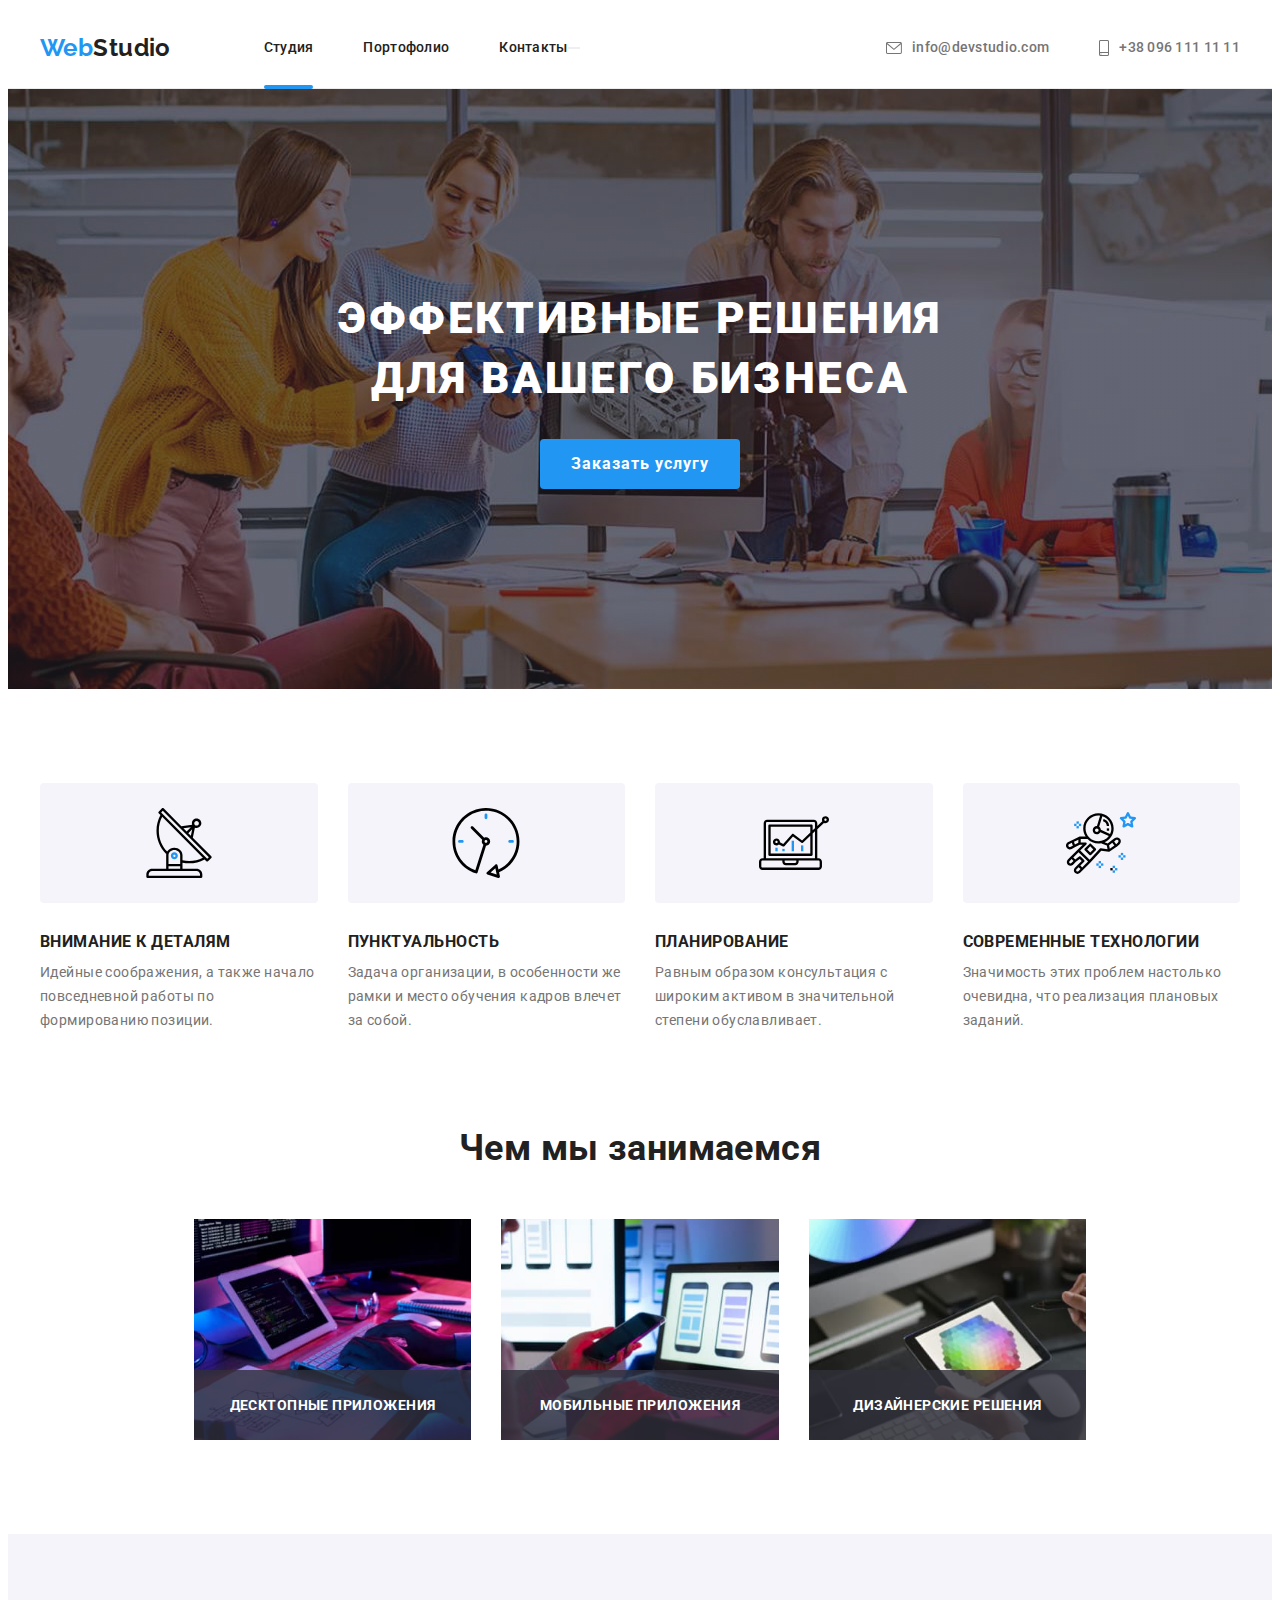
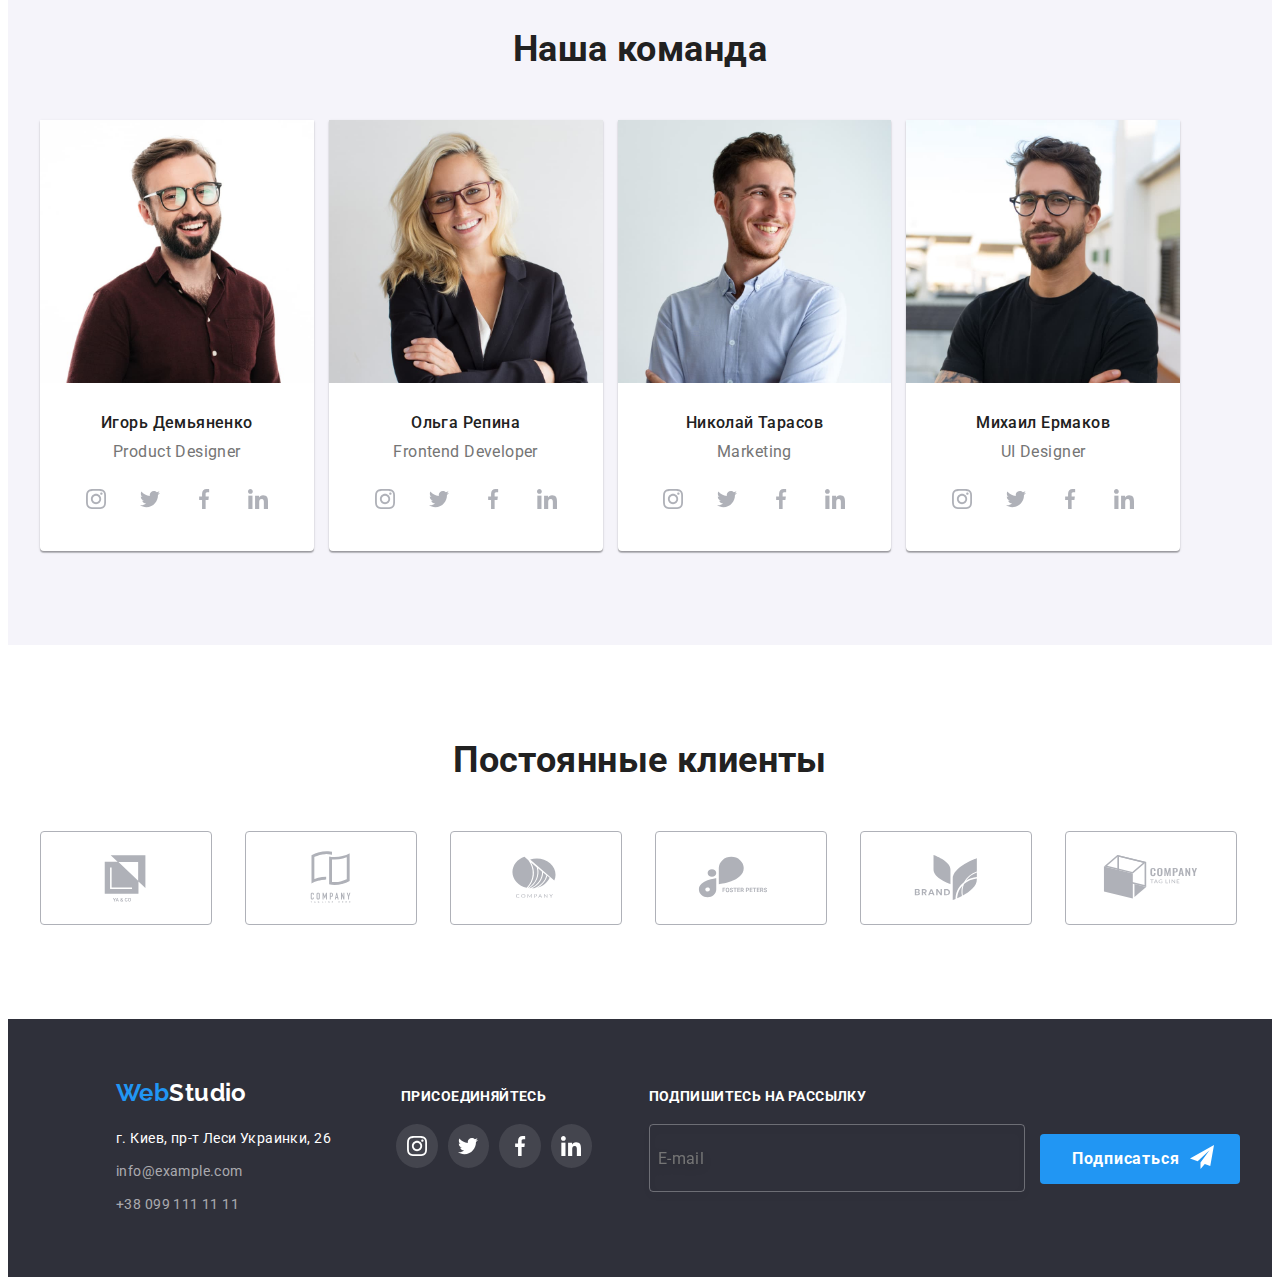
==== commit aa321b76: "22" ====
--- a/index.html
+++ b/index.html
@@ -25,8 +25,8 @@
   <body>
     <!-- НАВИГАЦИЯ -->
     <header class="header">
-      <div class="container dis-fl_d dis-fl_a">
-        <nav class="dis-fl_d dis-fl_a">
+      <div class="container dis-fl_da">
+        <nav class="dis-fl_da nav-sector">
           <a href="./index.html" class="link logo_indent--right logo">
             Web<span class="logo--dark">Studio</span>
           </a>
@@ -43,6 +43,11 @@
               <a class="header_link link" href="">Контакты</a>
             </li>
           </ul>
+          <button type="button" class="menu_button">
+          <svg class="header_burger-flex" width="20" height="20">
+						<use class="icon-mail" href="./images/sprite6.svg#icon-menu"></use>
+					</svg>
+        </button>
         </nav>
         <ul class="header_kontacts-flex list">
           <li class="header_kontacts-item header_kontacts-sep">
@@ -61,7 +66,7 @@
               +38 096 111 11 11</a
             >
           </li>
-        </ul>
+				</ul>
       </div>
     </header>
     <main>
--- a/css/main.min.css
+++ b/css/main.min.css
@@ -1,2 +1,2 @@
-:root{--primary-title-color: #ffffff;--third-text-color: #ffffff;--background-card: #FFFFFF;--secondary-title-color: #212121;--secondary-text-color: #212121;--primary-text-color: #757575;--accent-color: #2196f3;--filter-button-color: #F5F4FA;--border-color: #ECECEC;--hero-grount: #2F303A;--futer-grount: #2F303A;--hero-button: #188CE8;--portofolio-card-border:#EEEEEE;--hero-bg:#C4C4C4;--clients-color: #AFB1B8}.visually-hidden{position:absolute;width:1px;height:1px;margin:-1px;padding:0;overflow:hidden;border:0;clip:rect(0, 0, 0, 0)}p,h1,h2,h3,h4,h5,h6{margin:0}ul{margin:0;padding-left:0}img{display:block;width:100%;height:auto}button{border-width:0}.link{text-decoration:none;font-family:inherit;font-family:inherit}.list{list-style:none}body{font-family:"Roboto", sans-serif;font-weight:normal;font-size:14px;letter-spacing:0.03em;color:var(--primary-text-color)}.container{width:100%;margin:0 auto;padding-left:15px;padding-right:15px}@media screen and (min-width: 480px){.container{width:480px}}@media screen and (min-width: 768px){.container{width:768px}}@media screen and (min-width: 1200px){.container{width:1200px}}.section{padding-top:60px;padding-bottom:60px}@media screen and (min-width: 1200px){.section{padding-top:94px;padding-bottom:94px}}.section_title{font-weight:700;font-size:36px;line-height:calc(42 / 36);text-align:center;color:var(--secondary-title-color);margin-bottom:50px}.btn{width:200px;height:50px;font-family:inherit;font-weight:700;font-size:16px;line-height:1.87;text-align:center;letter-spacing:0.06em;cursor:pointer;border-radius:4px}.btn_hero{color:var(--third-text-color);background-color:var(--accent-color);transition:color 240ms cubic-bezier(0.4, 0, 0.2, 1),background-color 240ms cubic-bezier(0.4, 0, 0.2, 1)}.btn_hero:hover,.btn_hero:focus{color:var(--third-text-color);background-color:var(--hero-button)}.btn-filtr{font-family:inherit;font-weight:500;font-size:16px;line-height:1.62;text-align:center;cursor:pointer;display:inline-block;padding:6px 22px;border-radius:4px}.btn-filtr_color{color:var(--secondary-text-color);background:var(--filter-button-color);transition:color 240ms cubic-bezier(0.4, 0, 0.2, 1),background-color 240ms cubic-bezier(0.4, 0, 0.2, 1),box-shadow 240ms cubic-bezier(0.4, 0, 0.2, 1)}.btn-filtr_color:hover,.btn-filtr_color:focus,.carrent-btn{color:var(--third-text-color);background-color:var(--accent-color);box-shadow:0px 3px 1px rgba(0,0,0,0.1),0px 1px 2px rgba(0,0,0,0.08),0px 2px 2px rgba(0,0,0,0.12)}.btn-close{position:absolute;right:10px;top:10px;width:30px;height:30px;cursor:pointer;fill:var(--secondary-title-color);border-radius:50%;background:#00000000;border:1px solid rgba(0,0,0,0.1);box-sizing:border-box;padding:0;transition:fill 250ms cubic-bezier(0.4, 0, 0.2, 1)}.btn-close:hover,.btn-close:focus{fill:var(--accent-color)}.btn-close_icon--size{width:18px;height:18px}.logo{font-family:"Raleway", sans-serif;font-weight:700;font-size:24px;line-height:calc(28 / 24);color:var(--accent-color);transition:color 240ms cubic-bezier(0.4, 0, 0.2, 1)}.logo:hover,.logo:focus{color:var(--accent-color)}@media screen and (min-width: 1200px){.logo{font-family:"Raleway", sans-serif;font-weight:700;font-size:26px;line-height:calc(31 / 26);color:var(--accent-color);transition:color 240ms cubic-bezier(0.4, 0, 0.2, 1)}.logo:hover,.logo:focus{color:var(--accent-color)}}@media screen and (min-width: 768px){.logo{font-family:"Raleway", sans-serif;font-weight:700;font-size:24px;line-height:calc(28 / 24);color:var(--accent-color);transition:color 240ms cubic-bezier(0.4, 0, 0.2, 1)}.logo:hover,.logo:focus{color:var(--accent-color)}}.logo_indent--right{margin-right:0px}@media screen and (min-width: 1200px){.logo_indent--right{margin-right:93px}}@media screen and (min-width: 480px) and (max-width: 1199px){.logo_indent--right{margin-right:88px}}.logo--dark{color:var(--secondary-text-color)}.logo--light{color:var(--primary-title-color)}.dis-fl_d,.btn-close,.hero_container,.whyus_container,.whyus_list,.whyus_item-pkt,.ourteam-socital-list,.clients_list,.clients_link,.section-common_list,.filtr_list,.portofolio_list,.backdrop,.check_text,.check_text span{display:flex}.dis-fl_a,.btn-close,.hero_container,.whyus_item-pkt,.ourteam-socital-list,.clients_link,.backdrop,.check_text,.check_text span{align-items:center}.dis-fl_j,.btn-close,.whyus_item-pkt,.ourteam-socital-list,.clients_link,.filtr_list,.backdrop,.check_text,.check_text span{justify-content:center}.dis-fl_w,.whyus_list,.clients_list,.section-common_list,.filtr_list,.portofolio_list{flex-wrap:wrap}.dis-fl_w,.whyus_list,.clients_list,.section-common_list,.filtr_list,.portofolio_list{flex-wrap:wrap}.header{border-bottom:1px solid var(--border-color)}@media screen and (min-width: 1200px){.header_menu-flex{display:flex;align-items:center;margin-right:auto}}@media screen and (min-width: 768px) and (max-width: 1199px){.header_menu-flex{display:flex;align-items:center;margin-right:auto}}@media screen and (max-width: 767px){.header_menu-flex{display:none}}@media screen and (min-width: 1200px){.header_kontacts-flex{display:flex;align-items:center;margin-left:auto}}@media screen and (min-width: 768px) and (max-width: 1199px){.header_kontacts-flex{align-items:center;margin-left:auto}}@media screen and (max-width: 767px){.header_kontacts-flex{display:none}}.header_link{display:block;padding-top:32px;padding-bottom:32px;font-weight:500;line-height:1.14;letter-spacing:0.02em;color:var(--secondary-title-color);position:relative;transition:color 240ms cubic-bezier(0.4, 0, 0.2, 1)}.header_link:hover,.header_link:focus,.header_link .current{color:var(--accent-color)}.current::after{content:"";position:absolute;width:100%;height:4px;border-radius:2px;background-color:var(--accent-color);display:block;bottom:-1px}.header_item:not(:last-child){margin-right:50px}.header_kontacts-item{color:var(--primary-text-color)}@media screen and (min-width: 1200px){.header_kontacts-sep:not(:last-child){margin-right:50px}}@media screen and (min-width: 480px) and (max-width: 1199px){.header_kontacts-sep:not(:last-child){margin-bottom:10px}}@media screen and (min-width: 1200px){.icon_mail{width:16px;height:12px;margin-right:10px;fill:var(--primary-text-color);transition:fill 240ms cubic-bezier(0.4, 0, 0.2, 1)}.header_link-item:hover .icon_mail,.header_link-item:focus .icon_mail{fill:var(--accent-color)}}@media screen and (min-width: 480px) and (max-width: 1199px){.icon_mail{width:14px;height:10px;margin-right:8px;fill:var(--primary-text-color);transition:fill 240ms cubic-bezier(0.4, 0, 0.2, 1)}.header_link-item:hover .icon_mail,.header_link-item:focus .icon_mail{fill:var(--accent-color)}}@media screen and (min-width: 1200px){.icon_tel{width:10px;height:16px;margin-right:10px;fill:var(--primary-text-color);transition:fill 240ms cubic-bezier(0.4, 0, 0.2, 1)}.header_link-item:hover .icon_tel,.header_link-item:focus .icon_tel{fill:var(--accent-color)}}@media screen and (min-width: 480px) and (max-width: 1199px){.icon_tel{width:10px;height:14px;margin-right:8px;fill:var(--primary-text-color);transition:fill 240ms cubic-bezier(0.4, 0, 0.2, 1)}.header_link-item:hover .icon_tel,.header_link-item:focus .icon_tel{fill:var(--accent-color)}}.header_link-item{display:flex;align-items:center;font-weight:500;line-height:1.14;letter-spacing:0.02em;color:var(--primary-text-color);transition:color 240ms cubic-bezier(0.4, 0, 0.2, 1)}.header_link-item:hover,.header_link-item:focus{color:var(--accent-color)}.hero{background-color:var(--hero-bg);background-image:linear-gradient(to right, rgba(47,48,58,0.4), rgba(47,48,58,0.4)),url(../images/hero-jpeg.jpg);background-repeat:no-repeat;background-position:center;background-size:cover;padding-top:200px;padding-bottom:200px}.hero_container{flex-direction:column}@media screen and (min-width: 1200px){.hero_title{font-weight:900;font-size:44px;line-height:1.36;text-align:center;letter-spacing:0.06em;text-transform:uppercase;color:var(--primary-title-color);width:696px;margin-bottom:30px}}@media screen and (max-width: 480px){.hero_title{font-weight:900;font-size:26px;line-height:calc(42 / 26);text-align:center;letter-spacing:0.06em;text-transform:uppercase;color:var(--primary-title-color);width:360px;margin-bottom:30px}}.whyus_list{justify-content:center;margin-left:-30px;margin-bottom:-30px}@media screen and (max-width: 767px){.whyus_item{flex-basis:100%;margin-left:30px;margin-bottom:30px}}@media screen and (min-width: 768px){.whyus_item{flex-basis:calc(100% / 2 - 30px);margin-left:30px;margin-bottom:30px}}@media screen and (min-width: 1200px){.whyus_item{flex-basis:calc(100% / 4 - 30px);margin-left:30px;margin-bottom:30px}}.whyus_item-pkt{height:120px;background-color:var(--filter-button-color);border-radius:4px;margin-bottom:30px}.whyus_pkt-item{width:70px;height:70px}.whyus_item-header{font-weight:700;line-height:calc(16 / 14);letter-spacing:0.03em;text-transform:uppercase;color:var(--secondary-title-color);margin-bottom:10px}.whyus_item-text{line-height:1.71;color:var(--primary-text-color)}@media screen and (max-width: 1199px){.wedoing-hidden{position:absolute;width:1px;height:1px;margin:-1px;padding:0;overflow:hidden;border:0;clip:rect(0, 0, 0, 0)}}@media screen and (min-width: 1200px){.wedoing{padding-top:0px}.wedoing_list{display:flex;flex-wrap:wrap;justify-content:center;margin-left:-30px;margin-top:-30px}.wedoing_item{flex-basis:calc(100% / 4 - 30px);margin-left:30px;margin-top:30px}.wedoing_item{position:relative}.wedoing_text{position:absolute;bottom:0;width:100%;padding-top:27px;padding-bottom:27px;color:#fff;font-family:Roboto;font-style:normal;font-weight:bold;font-size:14px;line-height:calc(16 / 14);text-align:center;letter-spacing:0.03em;text-transform:uppercase;background:rgba(47,48,58,0.8)}}.ourteam{background:var(--filter-button-color)}.ourteam_list{margin-bottom:-30px}@media screen and (min-width: 768px){.ourteam_list{display:flex;flex-wrap:wrap;margin-left:-15px}}.ourteam_item{margin-bottom:30px}@media screen and (min-width: 768px){.ourteam_item{flex-basis:calc(100% / 2 - 30px);margin-left:15px}}@media screen and (min-width: 1200px){.ourteam_item{flex-basis:calc(100% / 4 - 30px);margin-left:15px}}.ourteam-card{background:var(--background-card);box-shadow:0px 1px 3px rgba(0,0,0,0.12),0px 1px 1px rgba(0,0,0,0.14),0px 2px 1px rgba(0,0,0,0.2);border-radius:0px 0px 4px 4px;display:block;padding-bottom:30px}.ourteam_item-title{font-weight:500;font-size:16px;line-height:calc(19 / 16);text-align:center;color:var(--secondary-title-color);margin-top:30px;margin-bottom:10px}.ourteam_item-text{font-size:16px;line-height:calc(19 / 16);text-align:center;margin-bottom:16px}.ourteam-socital-item+.ourteam-socital-item{margin-left:10px}.ourteam-socital-link{width:44px;height:44px;border-radius:50%;display:block;background-color:var(--primary-title-color);display:flex;align-items:center;justify-content:center;transition:background-color 240ms cubic-bezier(0.4, 0, 0.2, 1)}.ourteam-socital-link:hover,.ourteam-socital-link:focus{background-color:var(--accent-color)}.socital-link-pkt{fill:var(--clients-color);width:20px;height:20px;transition:fill 240ms cubic-bezier(0.4, 0, 0.2, 1)}.ourteam-socital-link:hover .socital-link-pkt,.ourteam-socital-link:focus .socital-link-pkt{fill:var(--primary-title-color)}.clients_list{margin-left:-30px;margin-top:-30px}@media screen and (min-width: 768px){.clients_list{display:flex;flex-wrap:wrap;margin-left:-30px}}.clients_item{flex-basis:calc(100% / 2 - 30px);margin-left:30px;margin-top:30px}@media screen and (min-width: 768px){.clients_item{flex-basis:calc(100% / 3 - 30px);margin-left:30px}}@media screen and (min-width: 1200px){.clients_item{flex-basis:calc(100% / 6 - 30px);margin-left:30px}}.clients_link{width:100%;height:92px;border:1px solid var(--clients-color);border-radius:4px;fill:var(--clients-color);transition:border 240ms cubic-bezier(0.4, 0, 0.2, 1),fill 240ms cubic-bezier(0.4, 0, 0.2, 1)}.clients_link:hover,.clients_link:focus{border:1px solid var(--hero-button);fill:var(--hero-button)}@media screen and (min-width: 480px){.clients_link{width:210px}}@media screen and (min-width: 768px){.clients_link{width:226px}}@media screen and (min-width: 1200px){.clients_link{width:170px}}.clients_icon{width:106px;height:60px}.footer{width:100%;background:var(--futer-grount);padding-top:60px;padding-bottom:60px}.footer_contact{font-style:inherit}@media screen and (max-width: 1199px){.footer_contact{margin-bottom:60px}}.address{color:var(--third-text-color);line-height:1.71;transition:color 240ms cubic-bezier(0.4, 0, 0.2, 1)}.address:hover,.address:focus{color:var(--accent-color)}.contact{color:rgba(255,255,255,0.6);line-height:1.71;transition:color 240ms cubic-bezier(0.4, 0, 0.2, 1)}.contact:hover,.contact:focus{color:var(--accent-color)}.logo_indent--bottom{display:block;margin-bottom:20px}.footer_item:not(:last-child){display:block;margin-bottom:9px}@media screen and (min-width: 1200px){.footer-section{display:flex;flex-wrap:wrap;align-items:baseline}}@media screen and (max-width: 1199px){.footer-section{text-align:center}}@media screen and (min-width: 1200px){.footer-section_tablet{display:flex;flex-wrap:wrap;align-items:baseline}}@media screen and (min-width: 768px) and (max-width: 1199px){.footer-section_tablet{display:flex;align-items:baseline}}@media screen and (max-width: 767px){.footer-section_tablet{margin-bottom:60px}}@media screen and (max-width: 480px){.footer-section_item:not(:last-child){margin-bottom:60px}}@media screen and (min-width: 768px){.footer-section_item:not(:last-child){margin-left:76px;margin-right:91px}}@media screen and (min-width: 1200px){.footer-section_item:not(:last-child){margin-right:70px}}.footer-section_item:last-child{margin-left:auto}@media screen and (min-width: 768px) and (max-width: 1199px){.footer-section_item:last-child{max-width:450px;display:block;margin:0 auto}}.section-common_list{align-items:center;justify-content:center;margin-left:-10px;width:206px}@media screen and (max-width: 1199px){.section-common_position{margin:0 auto}}.section-common_title{font-weight:700;font-size:14px;text-transform:uppercase;line-height:calc(16 / 14);color:var(--primary-title-color);margin-bottom:20px}.section-common_item{width:44px;height:44px;flex-basis:calc(100% / 4 - 10px)}.section-common_item+.section-common_item{margin-left:10px}.section-common_link{width:100%;height:100%;border-radius:50%;display:block;background-color:rgba(255,255,255,0.1);display:flex;align-items:center;justify-content:center;transition:background-color 240ms cubic-bezier(0.4, 0, 0.2, 1)}.section-common_link:hover,.section-common_link:focus{background-color:var(--accent-color)}.section-common_pkt{fill:var(--primary-title-color);width:20px;height:20px}.footer-mailing_title{font-family:Roboto;font-style:normal;font-weight:bold;font-size:14px;line-height:16px;letter-spacing:0.03em;text-transform:uppercase;color:#ffffff;margin-bottom:20px}.footer-mailing_form{position:relative}.footer-mailing_box{width:100%;height:50px;background-color:transparent;border:1px solid rgba(255,255,255,0.3);filter:drop-shadow(0px 4px 4px rgba(0,0,0,0.15));border-radius:4px;padding:8px;font-family:inherit;font-size:16px;line-height:1.25;align-items:center;letter-spacing:0.03em;color:rgba(255,255,255,0.6);margin-bottom:20px}.footer-mailing_box:hover,.footer-mailing_box:focus{border:1px solid var(--accent-color)}@media screen and (min-width: 480px){.footer-mailing_box{width:100%;height:50px;background-color:transparent;border:1px solid rgba(255,255,255,0.3);filter:drop-shadow(0px 4px 4px rgba(0,0,0,0.15));border-radius:4px;padding:8px;font-family:inherit;font-size:16px;line-height:1.25;align-items:center;letter-spacing:0.03em;color:rgba(255,255,255,0.6);margin-bottom:20px}.footer-mailing_box:hover,.footer-mailing_box:focus{border:1px solid var(--accent-color)}}@media screen and (min-width: 768px){.footer-mailing_box{width:450px;height:50px;background-color:transparent;border:1px solid rgba(255,255,255,0.3);filter:drop-shadow(0px 4px 4px rgba(0,0,0,0.15));border-radius:4px;padding:8px;font-family:inherit;font-size:16px;line-height:1.25;align-items:center;letter-spacing:0.03em;color:rgba(255,255,255,0.6);margin-bottom:20px}.footer-mailing_box:hover,.footer-mailing_box:focus{border:1px solid var(--accent-color)}}@media screen and (min-width: 1200px){.footer-mailing_box{width:358px;height:50px;background-color:transparent;border:1px solid rgba(255,255,255,0.3);filter:drop-shadow(0px 4px 4px rgba(0,0,0,0.15));border-radius:4px;margin-right:12px;padding:8px;font-family:inherit;font-size:16px;line-height:1.25;align-items:center;letter-spacing:0.03em;color:rgba(255,255,255,0.6)}.footer-mailing_box:hover,.footer-mailing_box:focus{border:1px solid var(--accent-color)}}.footer-mailing_btn{width:200px;height:50px;padding-left:0px;padding-top:10px;padding-right:28px;padding-bottom:10px}.footer-icon_send{width:24px;height:24px;position:absolute;margin-left:10px;margin-top:13px;transform:translateY(-50%);transition:transform 2250ms cubic-bezier(0.4, 0, 0.2, 1)}.footer-icon_send:hover,.footer-icon_send:focus{transform:rotate(25deg) translateX(-45%)}.filtr_list{margin-bottom:50px}.filtr-item:not(:last-child){margin-right:8px}.portofolio_list{margin-left:-30px;margin-top:-30px}.portofolio_item{flex-basis:calc(100% / 3 - 30px);box-sizing:border-box;margin-left:30px;margin-top:30px}.portofolio_link{transition:box-shadow 240ms cubic-bezier(0.4, 0, 0.2, 1)}.portofolio_link:hover,.portofolio_link:focus{display:block;outline:none;box-shadow:0px 1px 1px rgba(0,0,0,0.12),0px 4px 4px rgba(0,0,0,0.06),1px 4px 6px rgba(0,0,0,0.16)}.portofolio_item-title{font-weight:700;font-size:18px;line-height:2;letter-spacing:0.06em;color:var(--secondary-title-color);margin-bottom:4px}.portofolio_item-text{font-size:16px;line-height:1.87;color:var(--primary-text-color)}.portofolio_item-card{padding-left:24px;padding-top:20px;padding-bottom:20px;border:1px solid var(--portofolio-card-border);border-top:0px;box-sizing:border-box}.portofolio_top-wrappter{position:relative;overflow:hidden}.porofolio_top-text{font-weight:400;font-size:18px;line-height:1.56;letter-spacing:0.03em;color:var(--primary-title-color);background-color:rgba(33,150,243,0.9);position:absolute;top:0px;left:0px;height:100%;padding:63px 24px;transform:translateY(100%);transition:transform 240ms cubic-bezier(0.4, 0, 0.2, 1)}.portofolio_link:hover .porofolio_top-text,.portofolio_link:focus .porofolio_top-text{transform:translateY(0)}.backdrop{position:fixed;width:100vw;height:100vh;background-color:rgba(0,0,0,0.2);top:0;transition:opacity 240ms cubic-bezier(0.4, 0, 0.2, 1),visibility 240ms cubic-bezier(0.4, 0, 0.2, 1)}.backdrop.is-hidden{opacity:0;visibility:hidden;pointer-events:none}.backdrop.is-hidden .modal{opacity:0;transform:scale(0)}.modal{width:528px;min-height:581px;background-color:var(--primary-title-color);box-shadow:0px 1px 3px rgba(0,0,0,0.12),0px 1px 1px rgba(0,0,0,0.14),0px 2px 1px rgba(0,0,0,0.2);border-radius:4px;position:relative;opacity:1;transform:scale(1);transition:opacity 250ms cubic-bezier(0.4, 0, 0.2, 1),transform 250ms cubic-bezier(0.4, 0, 0.2, 1);padding:40px}.modal_title{font-size:20px;line-height:calc(23 / 20);font-weight:700;margin-bottom:20px;text-align:center;letter-spacing:0.03em;color:#212121}.modal_field{margin-bottom:10px}.modal_input-label{font-size:12px;line-height:calc(14 / 12);letter-spacing:0.01em;color:#757575;display:block;margin-bottom:4px}.modal_input-wrapper{display:block;position:relative}.modal_input{width:100%;height:45px;border-radius:4px;border:1px solid rgba(33,33,33,0.2);background-color:transparent;padding-left:42px;padding-right:20px;outline:none;color:var(--primary-text-color);transition:border 250ms cubic-bezier(0.4, 0, 0.2, 1)}.modal_input:hover,.modal_input:focus{border:1px solid var(--accent-color)}.modal_input:hover+.input_icon,.modal_input:focus+.input_icon{fill:var(--accent-color)}.input_icon{width:18px;height:18px;position:absolute;left:12px;top:50%;transform:translateY(-50%);transition:fill 250ms cubic-bezier(0.4, 0, 0.2, 1)}.modal_user-commit{width:100%;height:120px;border-radius:4px;border:1px solid rgba(33,33,33,0.2);box-sizing:border-box;background-color:transparent;padding:10px;resize:none;outline:none;transition:border 250ms cubic-bezier(0.4, 0, 0.2, 1);color:var(--primary-text-color)}.modal_user-commit::placeholder{color:rgba(117,117,117,0.5)}.modal_user-commit:hover,.modal_user-commit:focus{border:1px solid var(--accent-color)}.modal_btn{display:block;margin:0 auto}.check_text{font-size:14px;line-height:1.71;letter-spacing:0.03em;color:var(--primary-text-color);margin-bottom:30px}.check_text span{width:16px;height:15px;border:2px solid var(--futer-grount);border-radius:3px;margin-right:8px;transition:background-color 250ms cubic-bezier(0.4, 0, 0.2, 1),border 250ms cubic-bezier(0.4, 0, 0.2, 1)}.modal_checkbox:hover+.check_text span,.modal_checkbox:focus+.check_text span{border:2px solid var(--accent-color)}.modal_checkbox:checked+.check_text span{background-color:var(--accent-color);border:2px solid var(--accent-color)}
+:root{--primary-title-color: #ffffff;--third-text-color: #ffffff;--background-card: #FFFFFF;--secondary-title-color: #212121;--secondary-text-color: #212121;--primary-text-color: #757575;--accent-color: #2196f3;--filter-button-color: #F5F4FA;--border-color: #ECECEC;--hero-grount: #2F303A;--futer-grount: #2F303A;--hero-button: #188CE8;--portofolio-card-border:#EEEEEE;--hero-bg:#C4C4C4;--clients-color: #AFB1B8}.visually-hidden{position:absolute;width:1px;height:1px;margin:-1px;padding:0;overflow:hidden;border:0;clip:rect(0, 0, 0, 0)}p,h1,h2,h3,h4,h5,h6{margin:0}ul{margin:0;padding-left:0}img{display:block;width:100%;height:auto}button{border-width:0}.link{text-decoration:none;font-family:inherit;font-family:inherit}.list{list-style:none}body{font-family:"Roboto", sans-serif;font-weight:normal;font-size:14px;letter-spacing:0.03em;color:var(--primary-text-color)}.container{width:100%;margin:0 auto;padding-left:15px;padding-right:15px}@media screen and (min-width: 480px){.container{width:480px}}@media screen and (min-width: 768px){.container{width:768px}}@media screen and (min-width: 1200px){.container{width:1200px}}.section{padding-top:60px;padding-bottom:60px}@media screen and (min-width: 1200px){.section{padding-top:94px;padding-bottom:94px}}.section_title{font-weight:700;font-size:36px;line-height:calc(42 / 36);text-align:center;color:var(--secondary-title-color);margin-bottom:50px}.btn{width:200px;height:50px;font-family:inherit;font-weight:700;font-size:16px;line-height:1.87;text-align:center;letter-spacing:0.06em;cursor:pointer;border-radius:4px}.btn_hero{color:var(--third-text-color);background-color:var(--accent-color);transition:color 240ms cubic-bezier(0.4, 0, 0.2, 1),background-color 240ms cubic-bezier(0.4, 0, 0.2, 1)}.btn_hero:hover,.btn_hero:focus{color:var(--third-text-color);background-color:var(--hero-button)}.btn-filtr{font-family:inherit;font-weight:500;font-size:16px;line-height:1.62;text-align:center;cursor:pointer;display:inline-block;padding:6px 22px;border-radius:4px}.btn-filtr_color{color:var(--secondary-text-color);background:var(--filter-button-color);transition:color 240ms cubic-bezier(0.4, 0, 0.2, 1),background-color 240ms cubic-bezier(0.4, 0, 0.2, 1),box-shadow 240ms cubic-bezier(0.4, 0, 0.2, 1)}.btn-filtr_color:hover,.btn-filtr_color:focus,.carrent-btn{color:var(--third-text-color);background-color:var(--accent-color);box-shadow:0px 3px 1px rgba(0,0,0,0.1),0px 1px 2px rgba(0,0,0,0.08),0px 2px 2px rgba(0,0,0,0.12)}.btn-close{position:absolute;right:10px;top:10px;width:30px;height:30px;cursor:pointer;fill:var(--secondary-title-color);border-radius:50%;background:#00000000;border:1px solid rgba(0,0,0,0.1);box-sizing:border-box;padding:0;transition:fill 250ms cubic-bezier(0.4, 0, 0.2, 1)}.btn-close:hover,.btn-close:focus{fill:var(--accent-color)}.btn-close_icon--size{width:18px;height:18px}.logo{font-family:"Raleway", sans-serif;font-weight:700;font-size:24px;line-height:calc(28 / 24);color:var(--accent-color);transition:color 240ms cubic-bezier(0.4, 0, 0.2, 1)}.logo:hover,.logo:focus{color:var(--accent-color)}@media screen and (min-width: 1200px){.logo{font-family:"Raleway", sans-serif;font-weight:700;font-size:26px;line-height:calc(31 / 26);color:var(--accent-color);transition:color 240ms cubic-bezier(0.4, 0, 0.2, 1)}.logo:hover,.logo:focus{color:var(--accent-color)}}@media screen and (min-width: 768px){.logo{font-family:"Raleway", sans-serif;font-weight:700;font-size:24px;line-height:calc(28 / 24);color:var(--accent-color);transition:color 240ms cubic-bezier(0.4, 0, 0.2, 1)}.logo:hover,.logo:focus{color:var(--accent-color)}}.logo_indent--right{margin-right:0px}@media screen and (min-width: 1200px){.logo_indent--right{margin-right:93px}}@media screen and (min-width: 480px) and (max-width: 1199px){.logo_indent--right{margin-right:88px}}.logo--dark{color:var(--secondary-text-color)}.logo--light{color:var(--primary-title-color)}.dis-fl_d,.whyus_container{display:flex}.dis-fl_a{align-items:center}.dis-fl_j{justify-content:center}.dis-fl_w{flex-wrap:wrap}.dis-fl_da,.hero_container{display:flex;align-items:center}.dis-fl_dw,.whyus_list,.clients_list,.section-common_list,.portofolio_list{display:flex;flex-wrap:wrap}.dis-fl_daj,.btn-close,.whyus_item-pkt,.ourteam-socital-list,.clients_link,.backdrop,.check_text,.check_text span{display:flex;align-items:center;justify-content:center}.dis-fl_djw,.filtr_list{display:flex;justify-content:center;flex-wrap:wrap}.header{border-bottom:1px solid var(--border-color)}@media screen and (min-width: 1200px){.header_menu-flex{display:flex;align-items:center;margin-right:auto}}@media screen and (min-width: 768px) and (max-width: 1199px){.header_menu-flex{display:flex;align-items:center;margin-right:auto}}@media screen and (max-width: 767px){.header_menu-flex{display:none}}@media screen and (min-width: 1200px){.header_kontacts-flex{display:flex;align-items:center;margin-left:auto}}@media screen and (min-width: 768px) and (max-width: 1199px){.header_kontacts-flex{align-items:center;margin-left:auto}}@media screen and (max-width: 767px){.header_kontacts-flex{display:none}}@media screen and (min-width: 1200px){.header_burger-flex{display:none}}@media screen and (min-width: 768px) and (max-width: 1199px){.header_burger-flex{display:none}}@media screen and (max-width: 767px){.header_burger-flex{margin-left:auto;display:flex;align-items:center;margin-right:auto}}.header_link{display:block;padding-top:32px;padding-bottom:32px;font-weight:500;line-height:1.14;letter-spacing:0.02em;color:var(--secondary-title-color);position:relative;transition:color 240ms cubic-bezier(0.4, 0, 0.2, 1)}.header_link:hover,.header_link:focus,.header_link .current{color:var(--accent-color)}.current::after{content:"";position:absolute;width:100%;height:4px;border-radius:2px;background-color:var(--accent-color);display:block;bottom:-1px}.header_item:not(:last-child){margin-right:50px}.header_kontacts-item{color:var(--primary-text-color)}@media screen and (min-width: 1200px){.header_kontacts-sep:not(:last-child){margin-right:50px}}@media screen and (min-width: 480px) and (max-width: 1199px){.header_kontacts-sep:not(:last-child){margin-bottom:10px}}@media screen and (min-width: 1200px){.icon_mail{width:16px;height:12px;margin-right:10px;fill:var(--primary-text-color);transition:fill 240ms cubic-bezier(0.4, 0, 0.2, 1)}.header_link-item:hover .icon_mail,.header_link-item:focus .icon_mail{fill:var(--accent-color)}}@media screen and (min-width: 480px) and (max-width: 1199px){.icon_mail{width:14px;height:10px;margin-right:8px;fill:var(--primary-text-color);transition:fill 240ms cubic-bezier(0.4, 0, 0.2, 1)}.header_link-item:hover .icon_mail,.header_link-item:focus .icon_mail{fill:var(--accent-color)}}@media screen and (min-width: 1200px){.icon_tel{width:10px;height:16px;margin-right:10px;fill:var(--primary-text-color);transition:fill 240ms cubic-bezier(0.4, 0, 0.2, 1)}.header_link-item:hover .icon_tel,.header_link-item:focus .icon_tel{fill:var(--accent-color)}}@media screen and (min-width: 480px) and (max-width: 1199px){.icon_tel{width:10px;height:14px;margin-right:8px;fill:var(--primary-text-color);transition:fill 240ms cubic-bezier(0.4, 0, 0.2, 1)}.header_link-item:hover .icon_tel,.header_link-item:focus .icon_tel{fill:var(--accent-color)}}.header_link-item{display:flex;align-items:center;font-weight:500;line-height:1.14;letter-spacing:0.02em;color:var(--primary-text-color);transition:color 240ms cubic-bezier(0.4, 0, 0.2, 1)}.header_link-item:hover,.header_link-item:focus{color:var(--accent-color)}.hero{background-color:var(--hero-bg);background-image:linear-gradient(to right, rgba(47,48,58,0.4), rgba(47,48,58,0.4)),url(../images/hero-jpeg.jpg);background-repeat:no-repeat;background-position:center;background-size:cover;padding-top:200px;padding-bottom:200px}.hero_container{flex-direction:column}@media screen and (min-width: 1200px){.hero_title{font-weight:900;font-size:44px;line-height:1.36;text-align:center;letter-spacing:0.06em;text-transform:uppercase;color:var(--primary-title-color);width:696px;margin-bottom:30px}}@media screen and (max-width: 480px){.hero_title{font-weight:900;font-size:26px;line-height:calc(42 / 26);text-align:center;letter-spacing:0.06em;text-transform:uppercase;color:var(--primary-title-color);width:360px;margin-bottom:30px}}.whyus_list{justify-content:center;margin-left:-30px;margin-bottom:-30px}@media screen and (max-width: 767px){.whyus_item{flex-basis:100%;margin-left:30px;margin-bottom:30px}}@media screen and (min-width: 768px){.whyus_item{flex-basis:calc(100% / 2 - 30px);margin-left:30px;margin-bottom:30px}}@media screen and (min-width: 1200px){.whyus_item{flex-basis:calc(100% / 4 - 30px);margin-left:30px;margin-bottom:30px}}.whyus_item-pkt{height:120px;background-color:var(--filter-button-color);border-radius:4px;margin-bottom:30px}.whyus_pkt-item{width:70px;height:70px}.whyus_item-header{font-weight:700;line-height:calc(16 / 14);letter-spacing:0.03em;text-transform:uppercase;color:var(--secondary-title-color);margin-bottom:10px}.whyus_item-text{line-height:1.71;color:var(--primary-text-color)}@media screen and (max-width: 1199px){.wedoing-hidden{position:absolute;width:1px;height:1px;margin:-1px;padding:0;overflow:hidden;border:0;clip:rect(0, 0, 0, 0)}}@media screen and (min-width: 1200px){.wedoing{padding-top:0px}.wedoing_list{display:flex;flex-wrap:wrap;justify-content:center;margin-left:-30px;margin-top:-30px}.wedoing_item{flex-basis:calc(100% / 4 - 30px);margin-left:30px;margin-top:30px}.wedoing_item{position:relative}.wedoing_text{position:absolute;bottom:0;width:100%;padding-top:27px;padding-bottom:27px;color:#fff;font-family:Roboto;font-style:normal;font-weight:bold;font-size:14px;line-height:calc(16 / 14);text-align:center;letter-spacing:0.03em;text-transform:uppercase;background:rgba(47,48,58,0.8)}}.ourteam{background:var(--filter-button-color)}.ourteam_list{margin-bottom:-30px}@media screen and (min-width: 768px){.ourteam_list{display:flex;flex-wrap:wrap;margin-left:-15px}}.ourteam_item{margin-bottom:30px}@media screen and (min-width: 768px){.ourteam_item{flex-basis:calc(100% / 2 - 30px);margin-left:15px}}@media screen and (min-width: 1200px){.ourteam_item{flex-basis:calc(100% / 4 - 30px);margin-left:15px}}.ourteam-card{background:var(--background-card);box-shadow:0px 1px 3px rgba(0,0,0,0.12),0px 1px 1px rgba(0,0,0,0.14),0px 2px 1px rgba(0,0,0,0.2);border-radius:0px 0px 4px 4px;display:block;padding-bottom:30px}.ourteam_item-title{font-weight:500;font-size:16px;line-height:calc(19 / 16);text-align:center;color:var(--secondary-title-color);margin-top:30px;margin-bottom:10px}.ourteam_item-text{font-size:16px;line-height:calc(19 / 16);text-align:center;margin-bottom:16px}.ourteam-socital-item+.ourteam-socital-item{margin-left:10px}.ourteam-socital-link{width:44px;height:44px;border-radius:50%;display:block;background-color:var(--primary-title-color);display:flex;align-items:center;justify-content:center;transition:background-color 240ms cubic-bezier(0.4, 0, 0.2, 1)}.ourteam-socital-link:hover,.ourteam-socital-link:focus{background-color:var(--accent-color)}.socital-link-pkt{fill:var(--clients-color);width:20px;height:20px;transition:fill 240ms cubic-bezier(0.4, 0, 0.2, 1)}.ourteam-socital-link:hover .socital-link-pkt,.ourteam-socital-link:focus .socital-link-pkt{fill:var(--primary-title-color)}.clients_list{margin-left:-30px;margin-top:-30px}@media screen and (min-width: 768px){.clients_list{display:flex;flex-wrap:wrap;margin-left:-30px}}.clients_item{flex-basis:calc(100% / 2 - 30px);margin-left:30px;margin-top:30px}@media screen and (min-width: 768px){.clients_item{flex-basis:calc(100% / 3 - 30px);margin-left:30px}}@media screen and (min-width: 1200px){.clients_item{flex-basis:calc(100% / 6 - 30px);margin-left:30px}}.clients_link{width:100%;height:92px;border:1px solid var(--clients-color);border-radius:4px;fill:var(--clients-color);transition:border 240ms cubic-bezier(0.4, 0, 0.2, 1),fill 240ms cubic-bezier(0.4, 0, 0.2, 1)}.clients_link:hover,.clients_link:focus{border:1px solid var(--hero-button);fill:var(--hero-button)}@media screen and (min-width: 480px){.clients_link{width:210px}}@media screen and (min-width: 768px){.clients_link{width:226px}}@media screen and (min-width: 1200px){.clients_link{width:170px}}.clients_icon{width:106px;height:60px}.footer{width:100%;background:var(--futer-grount);padding-top:60px;padding-bottom:60px}.footer_contact{font-style:inherit}@media screen and (max-width: 1199px){.footer_contact{margin-bottom:60px}}.address{color:var(--third-text-color);line-height:1.71;transition:color 240ms cubic-bezier(0.4, 0, 0.2, 1)}.address:hover,.address:focus{color:var(--accent-color)}.contact{color:rgba(255,255,255,0.6);line-height:1.71;transition:color 240ms cubic-bezier(0.4, 0, 0.2, 1)}.contact:hover,.contact:focus{color:var(--accent-color)}.logo_indent--bottom{display:block;margin-bottom:20px}.footer_item:not(:last-child){display:block;margin-bottom:9px}@media screen and (min-width: 1200px){.footer-section{display:flex;flex-wrap:wrap;align-items:baseline}}@media screen and (max-width: 1199px){.footer-section{text-align:center}}@media screen and (min-width: 1200px){.footer-section_tablet{display:flex;flex-wrap:wrap;align-items:baseline}}@media screen and (min-width: 768px) and (max-width: 1199px){.footer-section_tablet{display:flex;align-items:baseline}}@media screen and (max-width: 767px){.footer-section_tablet{margin-bottom:60px}}@media screen and (max-width: 480px){.footer-section_item:not(:last-child){margin-bottom:60px}}@media screen and (min-width: 768px){.footer-section_item:not(:last-child){margin-left:76px;margin-right:91px}}@media screen and (min-width: 1200px){.footer-section_item:not(:last-child){margin-right:70px}}.footer-section_item:last-child{margin-left:auto}@media screen and (min-width: 768px) and (max-width: 1199px){.footer-section_item:last-child{max-width:450px;display:block;margin:0 auto}}.section-common_list{align-items:center;justify-content:center;margin-left:-10px;width:206px}@media screen and (max-width: 1199px){.section-common_position{margin:0 auto}}.section-common_title{font-weight:700;font-size:14px;text-transform:uppercase;line-height:calc(16 / 14);color:var(--primary-title-color);margin-bottom:20px}.section-common_item{width:44px;height:44px;flex-basis:calc(100% / 4 - 10px)}.section-common_item+.section-common_item{margin-left:10px}.section-common_link{width:100%;height:100%;border-radius:50%;display:block;background-color:rgba(255,255,255,0.1);display:flex;align-items:center;justify-content:center;transition:background-color 240ms cubic-bezier(0.4, 0, 0.2, 1)}.section-common_link:hover,.section-common_link:focus{background-color:var(--accent-color)}.section-common_pkt{fill:var(--primary-title-color);width:20px;height:20px}.footer-mailing_title{font-family:Roboto;font-style:normal;font-weight:bold;font-size:14px;line-height:16px;letter-spacing:0.03em;text-transform:uppercase;color:#ffffff;margin-bottom:20px}.footer-mailing_form{position:relative}.footer-mailing_box{width:100%;height:50px;background-color:transparent;border:1px solid rgba(255,255,255,0.3);filter:drop-shadow(0px 4px 4px rgba(0,0,0,0.15));border-radius:4px;padding:8px;font-family:inherit;font-size:16px;line-height:1.25;align-items:center;letter-spacing:0.03em;color:rgba(255,255,255,0.6);margin-bottom:20px}.footer-mailing_box:hover,.footer-mailing_box:focus{border:1px solid var(--accent-color)}@media screen and (min-width: 480px){.footer-mailing_box{width:100%;height:50px;background-color:transparent;border:1px solid rgba(255,255,255,0.3);filter:drop-shadow(0px 4px 4px rgba(0,0,0,0.15));border-radius:4px;padding:8px;font-family:inherit;font-size:16px;line-height:1.25;align-items:center;letter-spacing:0.03em;color:rgba(255,255,255,0.6);margin-bottom:20px}.footer-mailing_box:hover,.footer-mailing_box:focus{border:1px solid var(--accent-color)}}@media screen and (min-width: 768px){.footer-mailing_box{width:450px;height:50px;background-color:transparent;border:1px solid rgba(255,255,255,0.3);filter:drop-shadow(0px 4px 4px rgba(0,0,0,0.15));border-radius:4px;padding:8px;font-family:inherit;font-size:16px;line-height:1.25;align-items:center;letter-spacing:0.03em;color:rgba(255,255,255,0.6);margin-bottom:20px}.footer-mailing_box:hover,.footer-mailing_box:focus{border:1px solid var(--accent-color)}}@media screen and (min-width: 1200px){.footer-mailing_box{width:358px;height:50px;background-color:transparent;border:1px solid rgba(255,255,255,0.3);filter:drop-shadow(0px 4px 4px rgba(0,0,0,0.15));border-radius:4px;margin-right:12px;padding:8px;font-family:inherit;font-size:16px;line-height:1.25;align-items:center;letter-spacing:0.03em;color:rgba(255,255,255,0.6)}.footer-mailing_box:hover,.footer-mailing_box:focus{border:1px solid var(--accent-color)}}.footer-mailing_btn{width:200px;height:50px;padding-left:0px;padding-top:10px;padding-right:28px;padding-bottom:10px}.footer-icon_send{width:24px;height:24px;position:absolute;margin-left:10px;margin-top:13px;transform:translateY(-50%);transition:transform 2250ms cubic-bezier(0.4, 0, 0.2, 1)}.footer-icon_send:hover,.footer-icon_send:focus{transform:rotate(25deg) translateX(-45%)}.filtr_list{margin-bottom:50px}.filtr-item:not(:last-child){margin-right:8px}.portofolio_list{margin-left:-30px;margin-top:-30px}.portofolio_item{flex-basis:calc(100% / 3 - 30px);box-sizing:border-box;margin-left:30px;margin-top:30px}.portofolio_link{transition:box-shadow 240ms cubic-bezier(0.4, 0, 0.2, 1)}.portofolio_link:hover,.portofolio_link:focus{display:block;outline:none;box-shadow:0px 1px 1px rgba(0,0,0,0.12),0px 4px 4px rgba(0,0,0,0.06),1px 4px 6px rgba(0,0,0,0.16)}.portofolio_item-title{font-weight:700;font-size:18px;line-height:2;letter-spacing:0.06em;color:var(--secondary-title-color);margin-bottom:4px}.portofolio_item-text{font-size:16px;line-height:1.87;color:var(--primary-text-color)}.portofolio_item-card{padding-left:24px;padding-top:20px;padding-bottom:20px;border:1px solid var(--portofolio-card-border);border-top:0px;box-sizing:border-box}.portofolio_top-wrappter{position:relative;overflow:hidden}.porofolio_top-text{font-weight:400;font-size:18px;line-height:1.56;letter-spacing:0.03em;color:var(--primary-title-color);background-color:rgba(33,150,243,0.9);position:absolute;top:0px;left:0px;height:100%;padding:63px 24px;transform:translateY(100%);transition:transform 240ms cubic-bezier(0.4, 0, 0.2, 1)}.portofolio_link:hover .porofolio_top-text,.portofolio_link:focus .porofolio_top-text{transform:translateY(0)}.backdrop{position:fixed;width:100vw;height:100vh;background-color:rgba(0,0,0,0.2);top:0;transition:opacity 240ms cubic-bezier(0.4, 0, 0.2, 1),visibility 240ms cubic-bezier(0.4, 0, 0.2, 1)}.backdrop.is-hidden{opacity:0;visibility:hidden;pointer-events:none}.backdrop.is-hidden .modal{opacity:0;transform:scale(0)}.modal{width:528px;min-height:581px;background-color:var(--primary-title-color);box-shadow:0px 1px 3px rgba(0,0,0,0.12),0px 1px 1px rgba(0,0,0,0.14),0px 2px 1px rgba(0,0,0,0.2);border-radius:4px;position:relative;opacity:1;transform:scale(1);transition:opacity 250ms cubic-bezier(0.4, 0, 0.2, 1),transform 250ms cubic-bezier(0.4, 0, 0.2, 1);padding:40px}.modal_title{font-size:20px;line-height:calc(23 / 20);font-weight:700;margin-bottom:20px;text-align:center;letter-spacing:0.03em;color:#212121}.modal_field{margin-bottom:10px}.modal_input-label{font-size:12px;line-height:calc(14 / 12);letter-spacing:0.01em;color:#757575;display:block;margin-bottom:4px}.modal_input-wrapper{display:block;position:relative}.modal_input{width:100%;height:45px;border-radius:4px;border:1px solid rgba(33,33,33,0.2);background-color:transparent;padding-left:42px;padding-right:20px;outline:none;color:var(--primary-text-color);transition:border 250ms cubic-bezier(0.4, 0, 0.2, 1)}.modal_input:hover,.modal_input:focus{border:1px solid var(--accent-color)}.modal_input:hover+.input_icon,.modal_input:focus+.input_icon{fill:var(--accent-color)}.input_icon{width:18px;height:18px;position:absolute;left:12px;top:50%;transform:translateY(-50%);transition:fill 250ms cubic-bezier(0.4, 0, 0.2, 1)}.modal_user-commit{width:100%;height:120px;border-radius:4px;border:1px solid rgba(33,33,33,0.2);box-sizing:border-box;background-color:transparent;padding:10px;resize:none;outline:none;transition:border 250ms cubic-bezier(0.4, 0, 0.2, 1);color:var(--primary-text-color)}.modal_user-commit::placeholder{color:rgba(117,117,117,0.5)}.modal_user-commit:hover,.modal_user-commit:focus{border:1px solid var(--accent-color)}.modal_btn{display:block;margin:0 auto}.check_text{font-size:14px;line-height:1.71;letter-spacing:0.03em;color:var(--primary-text-color);margin-bottom:30px}.check_text span{width:16px;height:15px;border:2px solid var(--futer-grount);border-radius:3px;margin-right:8px;transition:background-color 250ms cubic-bezier(0.4, 0, 0.2, 1),border 250ms cubic-bezier(0.4, 0, 0.2, 1)}.modal_checkbox:hover+.check_text span,.modal_checkbox:focus+.check_text span{border:2px solid var(--accent-color)}.modal_checkbox:checked+.check_text span{background-color:var(--accent-color);border:2px solid var(--accent-color)}
 /*# sourceMappingURL=main.min.css.map */